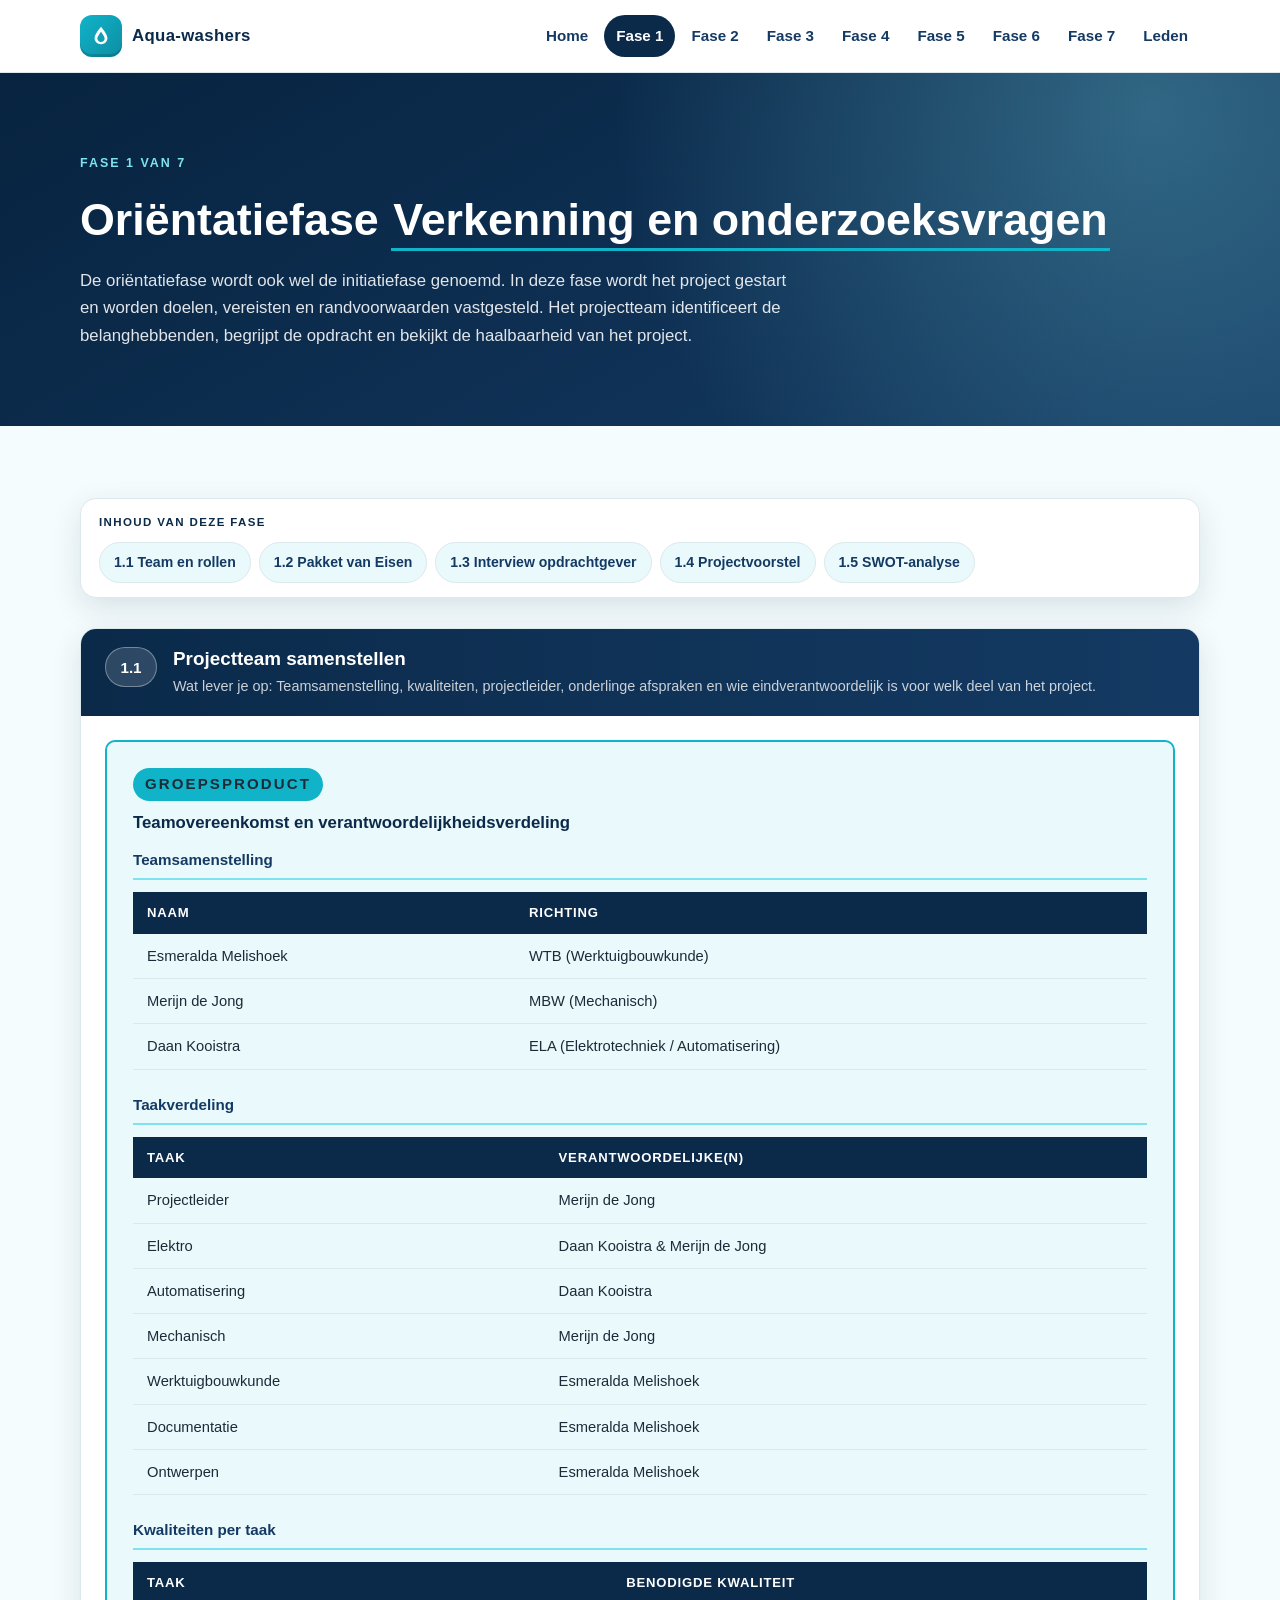
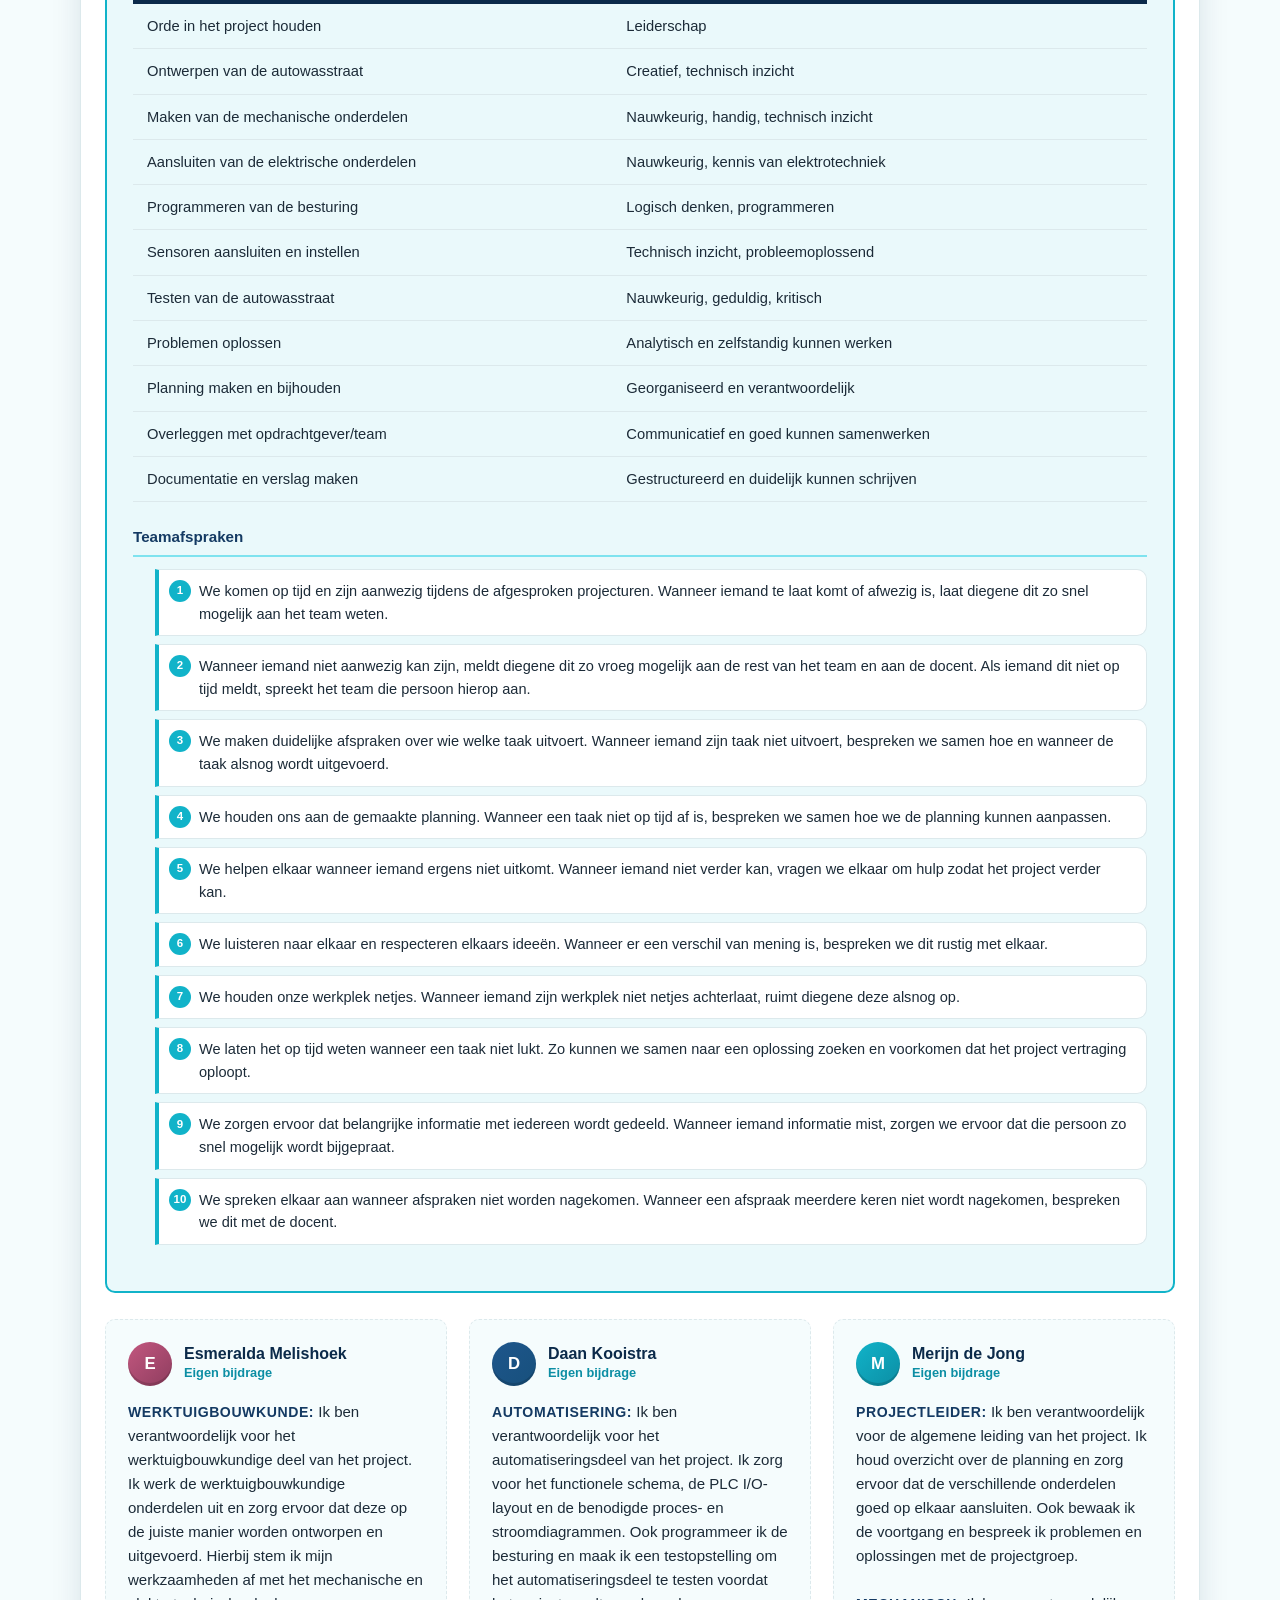
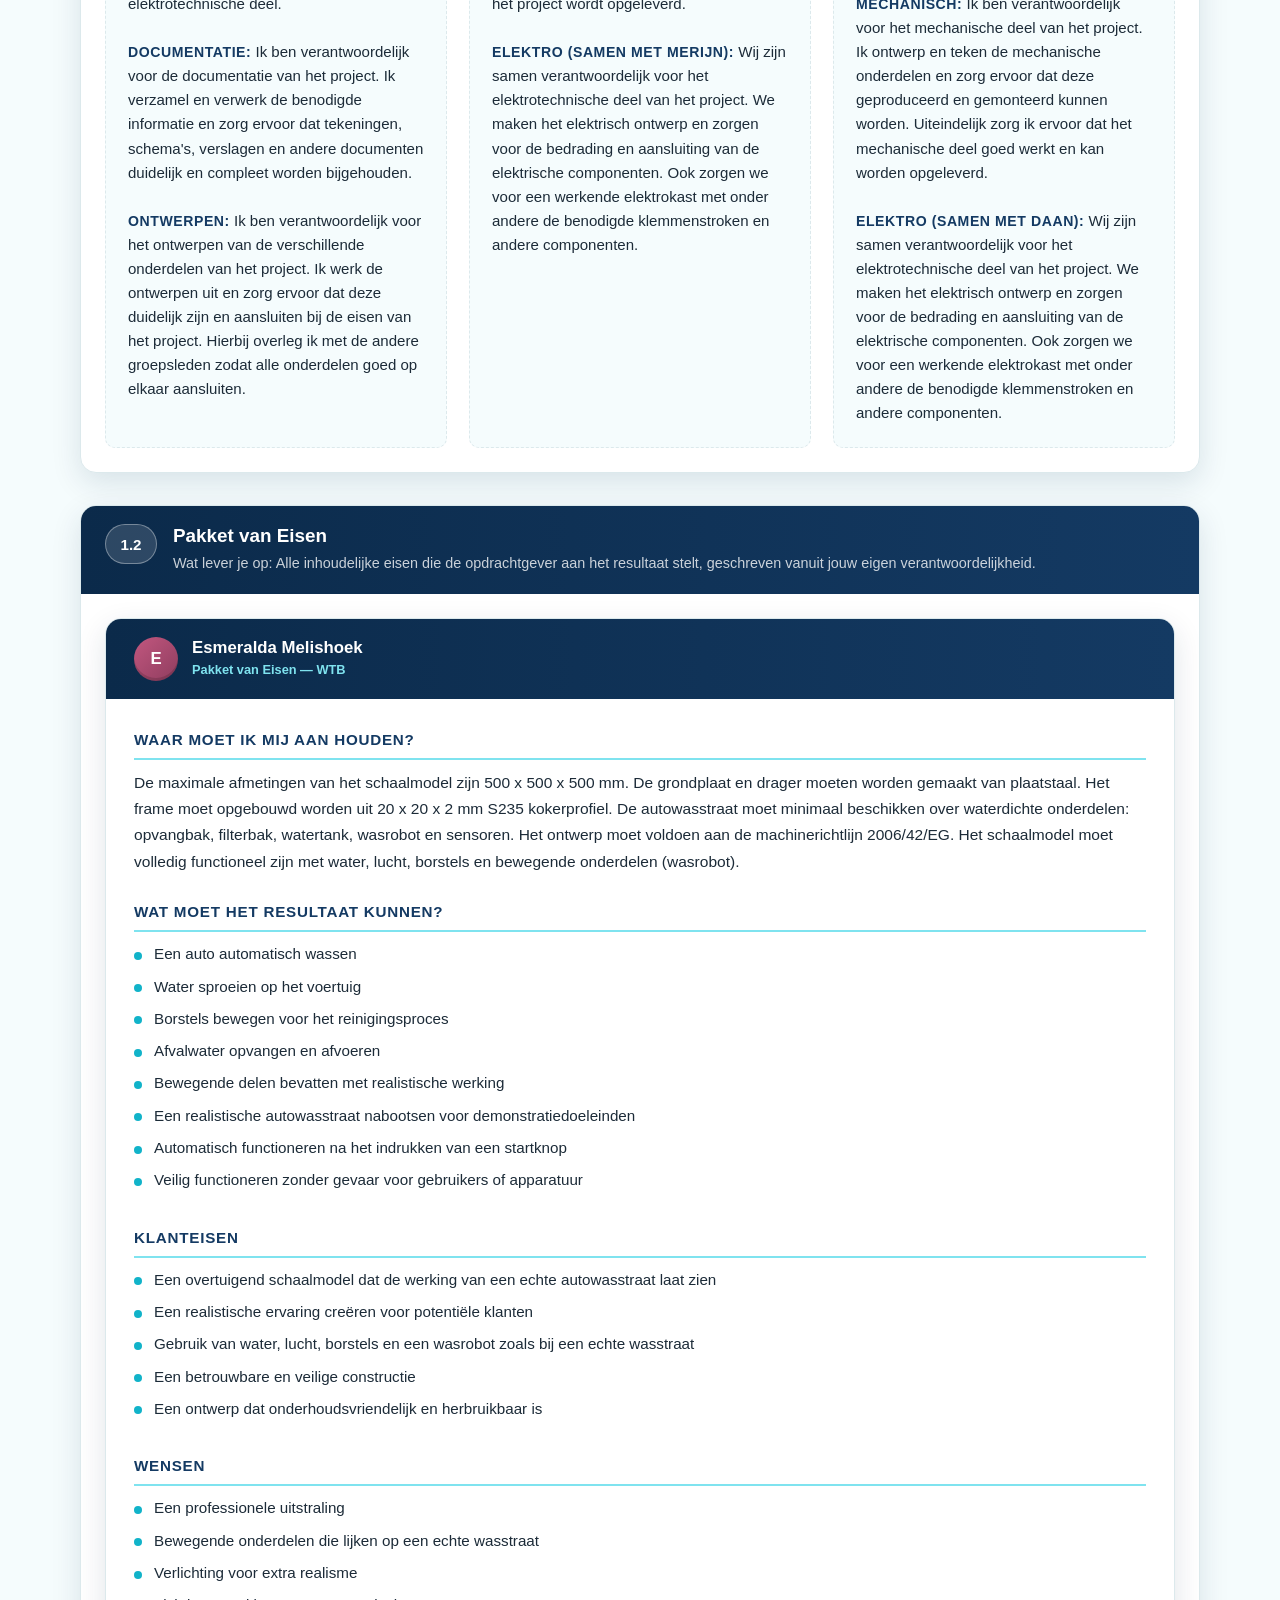
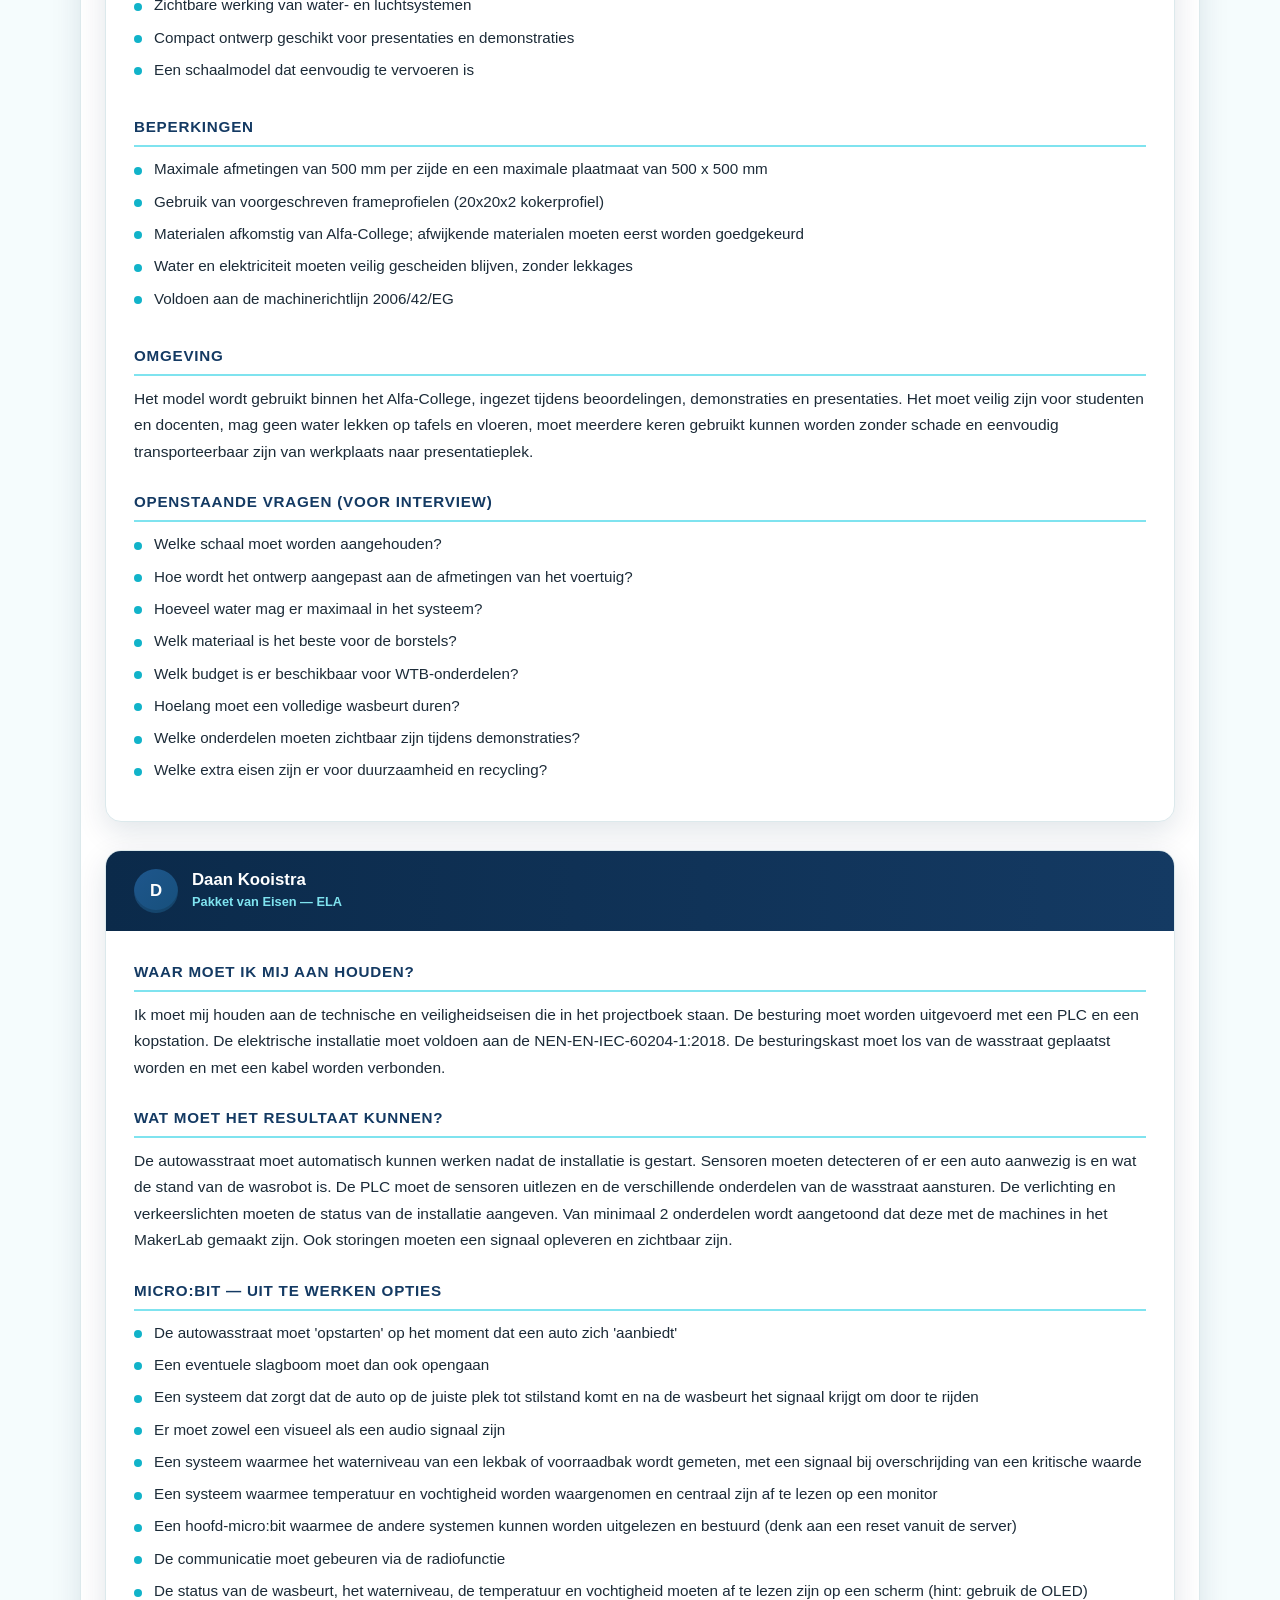
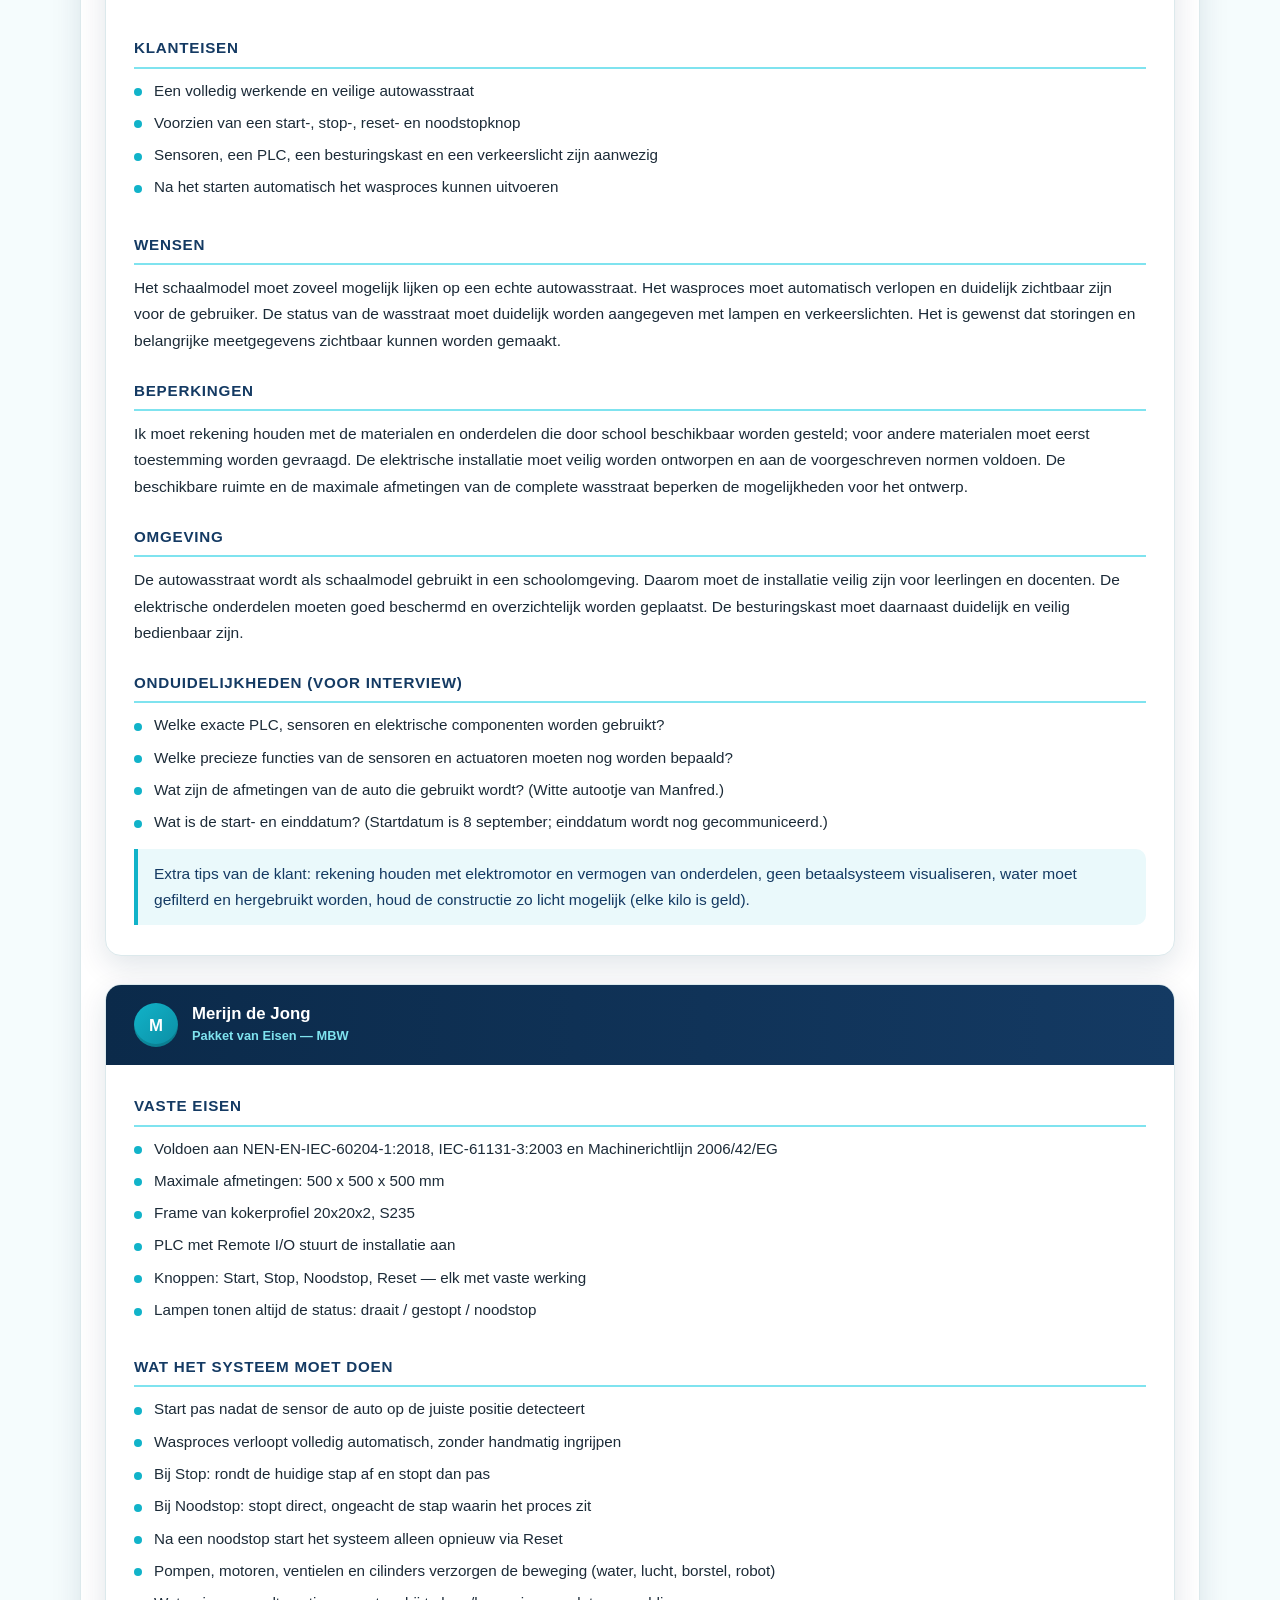
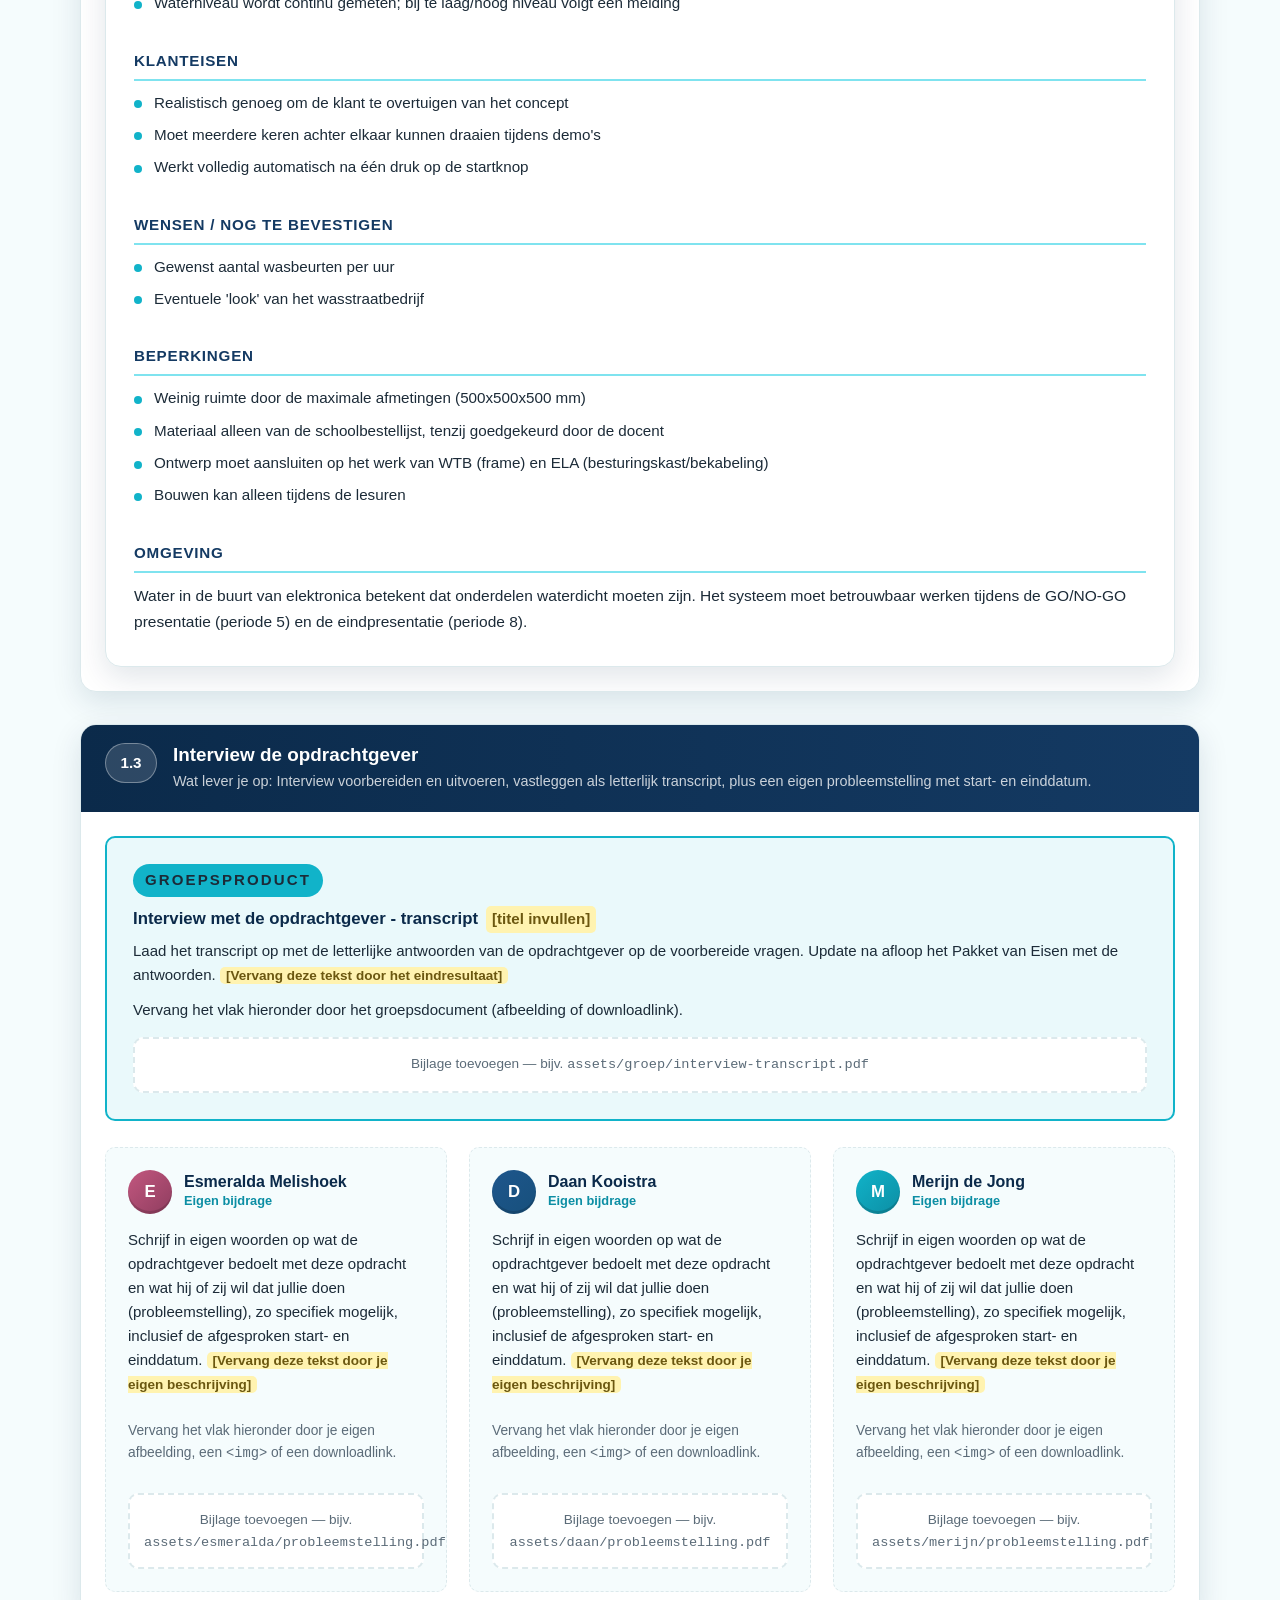
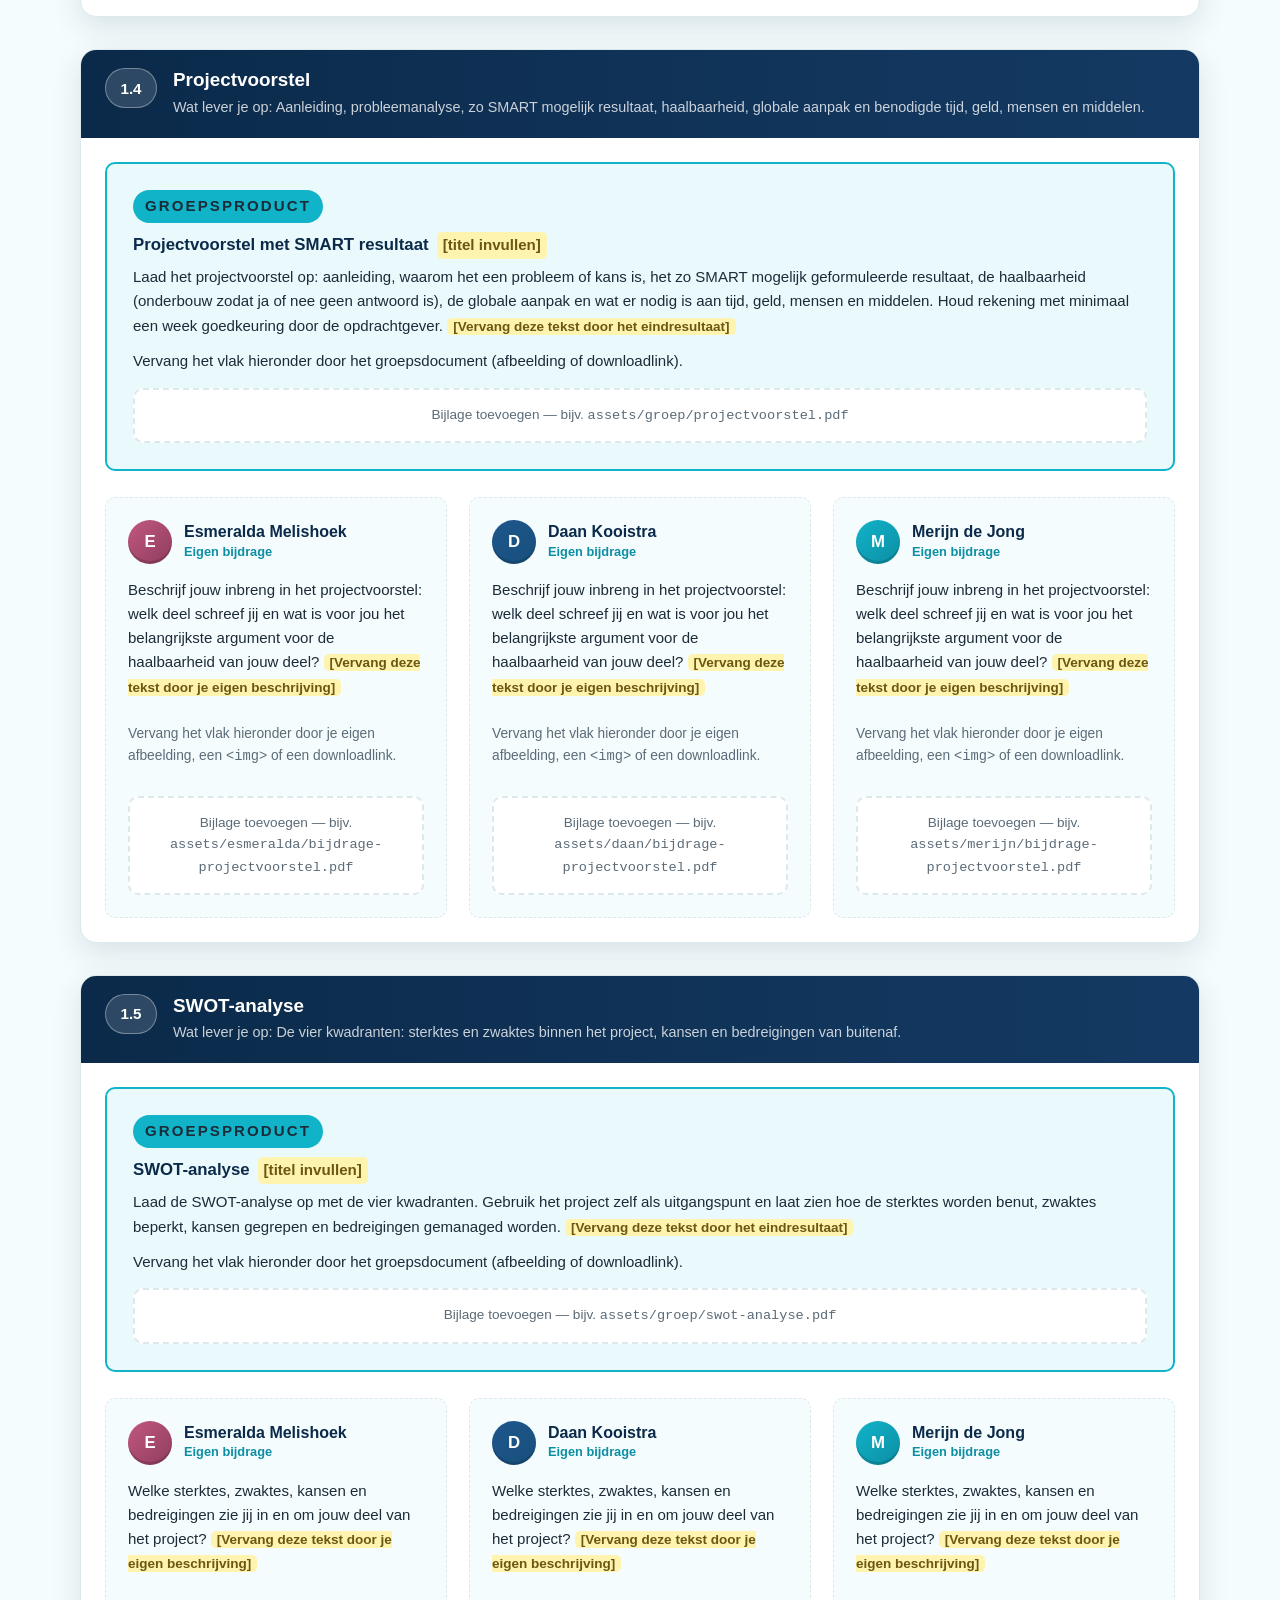
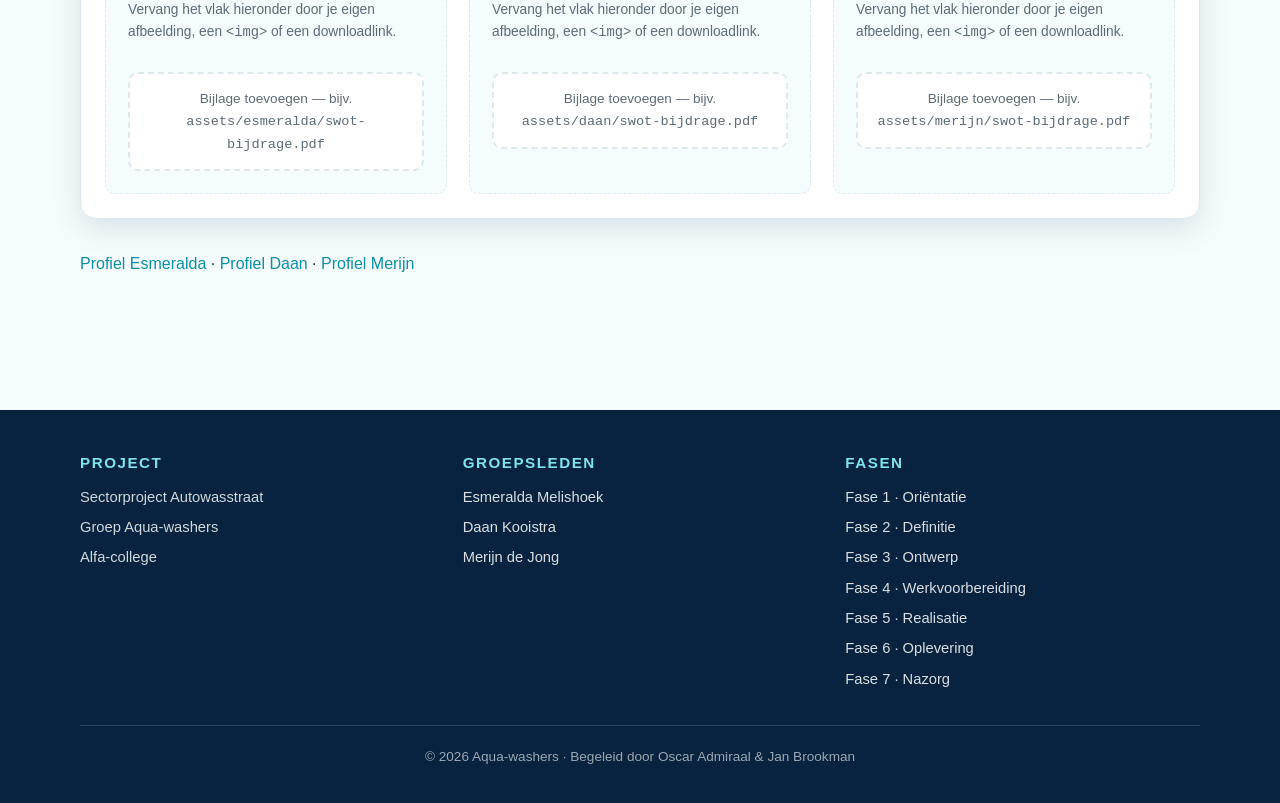
==== fase-1.html @ acfa84d1 "1.2 voor iedereen toegevoegd" ====
<!DOCTYPE html>
<html lang="nl">
<head>
  <meta charset="UTF-8">
  <meta name="viewport" content="width=device-width, initial-scale=1.0">
  <title>Fase 1 - Oriëntatiefase | Aqua-washers</title>
  <link rel="stylesheet" href="css/style.css">
</head>
<body>

  <header class="site-header">
    <div class="container nav-wrap">
      <a class="brand" href="index.html">
        <span class="brand-mark" aria-hidden="true">
          <svg width="22" height="22" viewBox="0 0 24 24" fill="currentColor">
            <path d="M12 2C8 7 5 11 5 14.5 5 18 8 21 12 21s7-3 7-6.5C19 11 16 7 12 2zm0 16.5c-2.2 0-4-1.6-4-3.7 0-2.2 4-7.4 4-7.4s4 5.2 4 7.4c0 2.1-1.8 3.7-4 3.7z"/>
          </svg>
        </span>
        <span>Aqua-washers</span>
      </a>
      <button class="nav-toggle" aria-label="Menu openen" aria-expanded="false" aria-controls="site-nav">
        <span></span><span></span><span></span>
      </button>
      <nav class="site-nav" id="site-nav">
        <ul>
          <li><a href="index.html">Home</a></li>
          <li><a href="fase-1.html">Fase 1</a></li>
          <li><a href="fase-2.html">Fase 2</a></li>
          <li><a href="fase-3.html">Fase 3</a></li>
          <li><a href="fase-4.html">Fase 4</a></li>
          <li><a href="fase-5.html">Fase 5</a></li>
          <li><a href="fase-6.html">Fase 6</a></li>
          <li><a href="fase-7.html">Fase 7</a></li>
          <li><a href="index.html#team">Leden</a></li>
        </ul>
      </nav>
    </div>
  </header>

  <header class="page-hero">
    <div class="container">
      <span class="kicker">Fase 1 van 7</span>
      <h1>Oriëntatiefase <span class="accent">Verkenning en onderzoeksvragen</span></h1>
      <p class="lead">De oriëntatiefase wordt ook wel de initiatiefase genoemd. In deze fase wordt het project gestart en worden doelen, vereisten en randvoorwaarden vastgesteld. Het projectteam identificeert de belanghebbenden, begrijpt de opdracht en bekijkt de haalbaarheid van het project.</p>
    </div>
  </header>

  <main class="sectie">
    <div class="container">

      <nav class="inhoud-fase" aria-label="Inhoud van deze fase">
        <span class="inhoud-label">Inhoud van deze fase</span>
        <a href="#onderdeel-1-1">1.1 Team en rollen</a>
        <a href="#onderdeel-1-2">1.2 Pakket van Eisen</a>
        <a href="#onderdeel-1-3">1.3 Interview opdrachtgever</a>
        <a href="#onderdeel-1-4">1.4 Projectvoorstel</a>
        <a href="#onderdeel-1-5">1.5 SWOT-analyse</a>
      </nav>

      <!-- ======================== 1.1 Projectteam samenstellen ======================== -->
<section class="onderdeel reveal" id="onderdeel-1-1">
  <header class="onderdeel-kop">
    <span class="onderdeel-nummer">1.1</span>
    <div>
      <h2>Projectteam samenstellen</h2>
      <p class="onderdeel-wat">Wat lever je op: Teamsamenstelling, kwaliteiten, projectleider, onderlinge afspraken en wie eindverantwoordelijk is voor welk deel van het project.</p>
    </div>
  </header>
  <div class="onderdeel-body">
<div class="groepsproduct">
  <p class="groeps-tag">Groepsproduct</p>
  <h4>Teamovereenkomst en verantwoordelijkheidsverdeling</h4>

  <h5>Teamsamenstelling</h5>
  <table>
    <thead><tr><th>Naam</th><th>Richting</th></tr></thead>
    <tbody>
      <tr><td>Esmeralda Melishoek</td><td>WTB (Werktuigbouwkunde)</td></tr>
      <tr><td>Merijn de Jong</td><td>MBW (Mechanisch)</td></tr>
      <tr><td>Daan Kooistra</td><td>ELA (Elektrotechniek / Automatisering)</td></tr>
    </tbody>
  </table>

  <h5>Taakverdeling</h5>
  <table>
    <thead><tr><th>Taak</th><th>Verantwoordelijke(n)</th></tr></thead>
    <tbody>
      <tr><td>Projectleider</td><td>Merijn de Jong</td></tr>
      <tr><td>Elektro</td><td>Daan Kooistra &amp; Merijn de Jong</td></tr>
      <tr><td>Automatisering</td><td>Daan Kooistra</td></tr>
      <tr><td>Mechanisch</td><td>Merijn de Jong</td></tr>
      <tr><td>Werktuigbouwkunde</td><td>Esmeralda Melishoek</td></tr>
      <tr><td>Documentatie</td><td>Esmeralda Melishoek</td></tr>
      <tr><td>Ontwerpen</td><td>Esmeralda Melishoek</td></tr>
    </tbody>
  </table>

  <h5>Kwaliteiten per taak</h5>
  <table>
    <thead><tr><th>Taak</th><th>Benodigde kwaliteit</th></tr></thead>
    <tbody>
      <tr><td>Orde in het project houden</td><td>Leiderschap</td></tr>
      <tr><td>Ontwerpen van de autowasstraat</td><td>Creatief, technisch inzicht</td></tr>
      <tr><td>Maken van de mechanische onderdelen</td><td>Nauwkeurig, handig, technisch inzicht</td></tr>
      <tr><td>Aansluiten van de elektrische onderdelen</td><td>Nauwkeurig, kennis van elektrotechniek</td></tr>
      <tr><td>Programmeren van de besturing</td><td>Logisch denken, programmeren</td></tr>
      <tr><td>Sensoren aansluiten en instellen</td><td>Technisch inzicht, probleemoplossend</td></tr>
      <tr><td>Testen van de autowasstraat</td><td>Nauwkeurig, geduldig, kritisch</td></tr>
      <tr><td>Problemen oplossen</td><td>Analytisch en zelfstandig kunnen werken</td></tr>
      <tr><td>Planning maken en bijhouden</td><td>Georganiseerd en verantwoordelijk</td></tr>
      <tr><td>Overleggen met opdrachtgever/team</td><td>Communicatief en goed kunnen samenwerken</td></tr>
      <tr><td>Documentatie en verslag maken</td><td>Gestructureerd en duidelijk kunnen schrijven</td></tr>
    </tbody>
  </table>

  <h5>Teamafspraken</h5>
  <ol>
    <li>We komen op tijd en zijn aanwezig tijdens de afgesproken projecturen. Wanneer iemand te laat komt of afwezig is, laat diegene dit zo snel mogelijk aan het team weten.</li>
    <li>Wanneer iemand niet aanwezig kan zijn, meldt diegene dit zo vroeg mogelijk aan de rest van het team en aan de docent. Als iemand dit niet op tijd meldt, spreekt het team die persoon hierop aan.</li>
    <li>We maken duidelijke afspraken over wie welke taak uitvoert. Wanneer iemand zijn taak niet uitvoert, bespreken we samen hoe en wanneer de taak alsnog wordt uitgevoerd.</li>
    <li>We houden ons aan de gemaakte planning. Wanneer een taak niet op tijd af is, bespreken we samen hoe we de planning kunnen aanpassen.</li>
    <li>We helpen elkaar wanneer iemand ergens niet uitkomt. Wanneer iemand niet verder kan, vragen we elkaar om hulp zodat het project verder kan.</li>
    <li>We luisteren naar elkaar en respecteren elkaars ideeën. Wanneer er een verschil van mening is, bespreken we dit rustig met elkaar.</li>
    <li>We houden onze werkplek netjes. Wanneer iemand zijn werkplek niet netjes achterlaat, ruimt diegene deze alsnog op.</li>
    <li>We laten het op tijd weten wanneer een taak niet lukt. Zo kunnen we samen naar een oplossing zoeken en voorkomen dat het project vertraging oploopt.</li>
    <li>We zorgen ervoor dat belangrijke informatie met iedereen wordt gedeeld. Wanneer iemand informatie mist, zorgen we ervoor dat die persoon zo snel mogelijk wordt bijgepraat.</li>
    <li>We spreken elkaar aan wanneer afspraken niet worden nagekomen. Wanneer een afspraak meerdere keren niet wordt nagekomen, bespreken we dit met de docent.</li>
  </ol>
</div>
        <div class="studenten-grid">
      <!-- VUL IN: Fase 1 - 1.1 - ESMERALDA -->
<article class="studentkaart" id="esmeralda">
  <header>
    <span class="avatar-klein esi" aria-hidden="true">E</span>
    <div>
      <h5>Esmeralda Melishoek</h5>
      <p class="kaart-label">Eigen bijdrage</p>
    </div>
  </header>
  <p><strong>Werktuigbouwkunde:</strong> Ik ben verantwoordelijk voor het werktuigbouwkundige deel van het project. Ik werk de werktuigbouwkundige onderdelen uit en zorg ervoor dat deze op de juiste manier worden ontworpen en uitgevoerd. Hierbij stem ik mijn werkzaamheden af met het mechanische en elektrotechnische deel.</p>
  <p><strong>Documentatie:</strong> Ik ben verantwoordelijk voor de documentatie van het project. Ik verzamel en verwerk de benodigde informatie en zorg ervoor dat tekeningen, schema's, verslagen en andere documenten duidelijk en compleet worden bijgehouden.</p>
  <p><strong>Ontwerpen:</strong> Ik ben verantwoordelijk voor het ontwerpen van de verschillende onderdelen van het project. Ik werk de ontwerpen uit en zorg ervoor dat deze duidelijk zijn en aansluiten bij de eisen van het project. Hierbij overleg ik met de andere groepsleden zodat alle onderdelen goed op elkaar aansluiten.</p>
</article>
    <!-- VUL IN: Fase 1 - 1.1 - DAAN -->
<article class="studentkaart" id="daan">
  <header>
    <span class="avatar-klein daan" aria-hidden="true">D</span>
    <div>
      <h5>Daan Kooistra</h5>
      <p class="kaart-label">Eigen bijdrage</p>
    </div>
  </header>
  <p><strong>Automatisering:</strong> Ik ben verantwoordelijk voor het automatiseringsdeel van het project. Ik zorg voor het functionele schema, de PLC I/O-layout en de benodigde proces- en stroomdiagrammen. Ook programmeer ik de besturing en maak ik een testopstelling om het automatiseringsdeel te testen voordat het project wordt opgeleverd.</p>
  <p><strong>Elektro (samen met Merijn):</strong> Wij zijn samen verantwoordelijk voor het elektrotechnische deel van het project. We maken het elektrisch ontwerp en zorgen voor de bedrading en aansluiting van de elektrische componenten. Ook zorgen we voor een werkende elektrokast met onder andere de benodigde klemmenstroken en andere componenten.</p>
</article>
    <!-- VUL IN: Fase 1 - 1.1 - MERIJN -->
<article class="studentkaart" id="merijn">
  <header>
    <span class="avatar-klein men" aria-hidden="true">M</span>
    <div>
      <h5>Merijn de Jong</h5>
      <p class="kaart-label">Eigen bijdrage</p>
    </div>
  </header>
  <p><strong>Projectleider:</strong> Ik ben verantwoordelijk voor de algemene leiding van het project. Ik houd overzicht over de planning en zorg ervoor dat de verschillende onderdelen goed op elkaar aansluiten. Ook bewaak ik de voortgang en bespreek ik problemen en oplossingen met de projectgroep.</p>
  <p><strong>Mechanisch:</strong> Ik ben verantwoordelijk voor het mechanische deel van het project. Ik ontwerp en teken de mechanische onderdelen en zorg ervoor dat deze geproduceerd en gemonteerd kunnen worden. Uiteindelijk zorg ik ervoor dat het mechanische deel goed werkt en kan worden opgeleverd.</p>
  <p><strong>Elektro (samen met Daan):</strong> Wij zijn samen verantwoordelijk voor het elektrotechnische deel van het project. We maken het elektrisch ontwerp en zorgen voor de bedrading en aansluiting van de elektrische componenten. Ook zorgen we voor een werkende elektrokast met onder andere de benodigde klemmenstroken en andere componenten.</p>
</article>
    
    </div>
  </div>
</section>
      <!-- ======================== 1.2 Pakket van Eisen ======================== -->
<section class="onderdeel reveal" id="onderdeel-1-2">
  <header class="onderdeel-kop">
    <span class="onderdeel-nummer">1.2</span>
    <div>
      <h2>Pakket van Eisen</h2>
      <p class="onderdeel-wat">Wat lever je op: Alle inhoudelijke eisen die de opdrachtgever aan het resultaat stelt, geschreven vanuit jouw eigen verantwoordelijkheid.</p>
    </div>
  </header>
  <div class="onderdeel-body">
    <div class="eisen-stapel">
      <!-- Fase 1 - 1.2 - ESMERALDA (WTB) -->
<article class="eisenblok">
  <header>
    <span class="avatar-klein esi" aria-hidden="true">E</span>
    <div>
      <h5>Esmeralda Melishoek</h5>
      <p class="kaart-label">Pakket van Eisen &mdash; WTB</p>
    </div>
  </header>
  <div class="eisen-inhoud">
    <section class="eisen-vraag">
      <h6>Waar moet ik mij aan houden?</h6>
      <p>De maximale afmetingen van het schaalmodel zijn 500&nbsp;x&nbsp;500&nbsp;x&nbsp;500&nbsp;mm. De grondplaat en drager moeten worden gemaakt van plaatstaal. Het frame moet opgebouwd worden uit 20&nbsp;x&nbsp;20&nbsp;x&nbsp;2&nbsp;mm S235 kokerprofiel. De autowasstraat moet minimaal beschikken over waterdichte onderdelen: opvangbak, filterbak, watertank, wasrobot en sensoren. Het ontwerp moet voldoen aan de machinerichtlijn 2006/42/EG. Het schaalmodel moet volledig functioneel zijn met water, lucht, borstels en bewegende onderdelen (wasrobot).</p>
    </section>
    <section class="eisen-vraag">
      <h6>Wat moet het resultaat kunnen?</h6>
      <ul>
        <li>Een auto automatisch wassen</li>
        <li>Water sproeien op het voertuig</li>
        <li>Borstels bewegen voor het reinigingsproces</li>
        <li>Afvalwater opvangen en afvoeren</li>
        <li>Bewegende delen bevatten met realistische werking</li>
        <li>Een realistische autowasstraat nabootsen voor demonstratiedoeleinden</li>
        <li>Automatisch functioneren na het indrukken van een startknop</li>
        <li>Veilig functioneren zonder gevaar voor gebruikers of apparatuur</li>
      </ul>
    </section>
    <section class="eisen-vraag">
      <h6>Klanteisen</h6>
      <ul>
        <li>Een overtuigend schaalmodel dat de werking van een echte autowasstraat laat zien</li>
        <li>Een realistische ervaring creëren voor potentiële klanten</li>
        <li>Gebruik van water, lucht, borstels en een wasrobot zoals bij een echte wasstraat</li>
        <li>Een betrouwbare en veilige constructie</li>
        <li>Een ontwerp dat onderhoudsvriendelijk en herbruikbaar is</li>
      </ul>
    </section>
    <section class="eisen-vraag">
      <h6>Wensen</h6>
      <ul>
        <li>Een professionele uitstraling</li>
        <li>Bewegende onderdelen die lijken op een echte wasstraat</li>
        <li>Verlichting voor extra realisme</li>
        <li>Zichtbare werking van water- en luchtsystemen</li>
        <li>Compact ontwerp geschikt voor presentaties en demonstraties</li>
        <li>Een schaalmodel dat eenvoudig te vervoeren is</li>
      </ul>
    </section>
    <section class="eisen-vraag">
      <h6>Beperkingen</h6>
      <ul>
        <li>Maximale afmetingen van 500&nbsp;mm per zijde en een maximale plaatmaat van 500&nbsp;x&nbsp;500&nbsp;mm</li>
        <li>Gebruik van voorgeschreven frameprofielen (20x20x2 kokerprofiel)</li>
        <li>Materialen afkomstig van Alfa-College; afwijkende materialen moeten eerst worden goedgekeurd</li>
        <li>Water en elektriciteit moeten veilig gescheiden blijven, zonder lekkages</li>
        <li>Voldoen aan de machinerichtlijn 2006/42/EG</li>
      </ul>
    </section>
    <section class="eisen-vraag">
      <h6>Omgeving</h6>
      <p>Het model wordt gebruikt binnen het Alfa-College, ingezet tijdens beoordelingen, demonstraties en presentaties. Het moet veilig zijn voor studenten en docenten, mag geen water lekken op tafels en vloeren, moet meerdere keren gebruikt kunnen worden zonder schade en eenvoudig transporteerbaar zijn van werkplaats naar presentatieplek.</p>
    </section>
    <section class="eisen-vraag">
      <h6>Openstaande vragen (voor interview)</h6>
      <ul>
        <li>Welke schaal moet worden aangehouden?</li>
        <li>Hoe wordt het ontwerp aangepast aan de afmetingen van het voertuig?</li>
        <li>Hoeveel water mag er maximaal in het systeem?</li>
        <li>Welk materiaal is het beste voor de borstels?</li>
        <li>Welk budget is er beschikbaar voor WTB-onderdelen?</li>
        <li>Hoelang moet een volledige wasbeurt duren?</li>
        <li>Welke onderdelen moeten zichtbaar zijn tijdens demonstraties?</li>
        <li>Welke extra eisen zijn er voor duurzaamheid en recycling?</li>
      </ul>
    </section>
  </div>
</article>
      <!-- Fase 1 - 1.2 - DAAN (ELA) -->
<article class="eisenblok">
  <header>
    <span class="avatar-klein daan" aria-hidden="true">D</span>
    <div>
      <h5>Daan Kooistra</h5>
      <p class="kaart-label">Pakket van Eisen &mdash; ELA</p>
    </div>
  </header>
  <div class="eisen-inhoud">
    <section class="eisen-vraag">
      <h6>Waar moet ik mij aan houden?</h6>
      <p>Ik moet mij houden aan de technische en veiligheidseisen die in het projectboek staan. De besturing moet worden uitgevoerd met een PLC en een kopstation. De elektrische installatie moet voldoen aan de NEN-EN-IEC-60204-1:2018. De besturingskast moet los van de wasstraat geplaatst worden en met een kabel worden verbonden.</p>
    </section>
    <section class="eisen-vraag">
      <h6>Wat moet het resultaat kunnen?</h6>
      <p>De autowasstraat moet automatisch kunnen werken nadat de installatie is gestart. Sensoren moeten detecteren of er een auto aanwezig is en wat de stand van de wasrobot is. De PLC moet de sensoren uitlezen en de verschillende onderdelen van de wasstraat aansturen. De verlichting en verkeerslichten moeten de status van de installatie aangeven. Van minimaal 2 onderdelen wordt aangetoond dat deze met de machines in het MakerLab gemaakt zijn. Ook storingen moeten een signaal opleveren en zichtbaar zijn.</p>
    </section>
    <section class="eisen-vraag">
      <h6>Micro:bit &mdash; uit te werken opties</h6>
      <ul>
        <li>De autowasstraat moet 'opstarten' op het moment dat een auto zich 'aanbiedt'</li>
        <li>Een eventuele slagboom moet dan ook opengaan</li>
        <li>Een systeem dat zorgt dat de auto op de juiste plek tot stilstand komt en na de wasbeurt het signaal krijgt om door te rijden</li>
        <li>Er moet zowel een visueel als een audio signaal zijn</li>
        <li>Een systeem waarmee het waterniveau van een lekbak of voorraadbak wordt gemeten, met een signaal bij overschrijding van een kritische waarde</li>
        <li>Een systeem waarmee temperatuur en vochtigheid worden waargenomen en centraal zijn af te lezen op een monitor</li>
        <li>Een hoofd-micro:bit waarmee de andere systemen kunnen worden uitgelezen en bestuurd (denk aan een reset vanuit de server)</li>
        <li>De communicatie moet gebeuren via de radiofunctie</li>
        <li>De status van de wasbeurt, het waterniveau, de temperatuur en vochtigheid moeten af te lezen zijn op een scherm (hint: gebruik de OLED)</li>
      </ul>
    </section>
    <section class="eisen-vraag">
      <h6>Klanteisen</h6>
      <ul>
        <li>Een volledig werkende en veilige autowasstraat</li>
        <li>Voorzien van een start-, stop-, reset- en noodstopknop</li>
        <li>Sensoren, een PLC, een besturingskast en een verkeerslicht zijn aanwezig</li>
        <li>Na het starten automatisch het wasproces kunnen uitvoeren</li>
      </ul>
    </section>
    <section class="eisen-vraag">
      <h6>Wensen</h6>
      <p>Het schaalmodel moet zoveel mogelijk lijken op een echte autowasstraat. Het wasproces moet automatisch verlopen en duidelijk zichtbaar zijn voor de gebruiker. De status van de wasstraat moet duidelijk worden aangegeven met lampen en verkeerslichten. Het is gewenst dat storingen en belangrijke meetgegevens zichtbaar kunnen worden gemaakt.</p>
    </section>
    <section class="eisen-vraag">
      <h6>Beperkingen</h6>
      <p>Ik moet rekening houden met de materialen en onderdelen die door school beschikbaar worden gesteld; voor andere materialen moet eerst toestemming worden gevraagd. De elektrische installatie moet veilig worden ontworpen en aan de voorgeschreven normen voldoen. De beschikbare ruimte en de maximale afmetingen van de complete wasstraat beperken de mogelijkheden voor het ontwerp.</p>
    </section>
    <section class="eisen-vraag">
      <h6>Omgeving</h6>
      <p>De autowasstraat wordt als schaalmodel gebruikt in een schoolomgeving. Daarom moet de installatie veilig zijn voor leerlingen en docenten. De elektrische onderdelen moeten goed beschermd en overzichtelijk worden geplaatst. De besturingskast moet daarnaast duidelijk en veilig bedienbaar zijn.</p>
    </section>
    <section class="eisen-vraag">
      <h6>Onduidelijkheden (voor interview)</h6>
      <ul>
        <li>Welke exacte PLC, sensoren en elektrische componenten worden gebruikt?</li>
        <li>Welke precieze functies van de sensoren en actuatoren moeten nog worden bepaald?</li>
        <li>Wat zijn de afmetingen van de auto die gebruikt wordt? (Witte autootje van Manfred.)</li>
        <li>Wat is de start- en einddatum? (Startdatum is 8 september; einddatum wordt nog gecommuniceerd.)</li>
      </ul>
      <p class="eisen-notitie">Extra tips van de klant: rekening houden met elektromotor en vermogen van onderdelen, geen betaalsysteem visualiseren, water moet gefilterd en hergebruikt worden, houd de constructie zo licht mogelijk (elke kilo is geld).</p>
    </section>
  </div>
</article>
      <!-- Fase 1 - 1.2 - MERIJN (MBW) -->
<article class="eisenblok">
  <header>
    <span class="avatar-klein men" aria-hidden="true">M</span>
    <div>
      <h5>Merijn de Jong</h5>
      <p class="kaart-label">Pakket van Eisen &mdash; MBW</p>
    </div>
  </header>
  <div class="eisen-inhoud">
    <section class="eisen-vraag">
      <h6>Vaste eisen</h6>
      <ul>
        <li>Voldoen aan NEN-EN-IEC-60204-1:2018, IEC-61131-3:2003 en Machinerichtlijn 2006/42/EG</li>
        <li>Maximale afmetingen: 500&nbsp;x&nbsp;500&nbsp;x&nbsp;500&nbsp;mm</li>
        <li>Frame van kokerprofiel 20x20x2, S235</li>
        <li>PLC met Remote I/O stuurt de installatie aan</li>
        <li>Knoppen: Start, Stop, Noodstop, Reset &mdash; elk met vaste werking</li>
        <li>Lampen tonen altijd de status: draait / gestopt / noodstop</li>
      </ul>
    </section>
    <section class="eisen-vraag">
      <h6>Wat het systeem moet doen</h6>
      <ul>
        <li>Start pas nadat de sensor de auto op de juiste positie detecteert</li>
        <li>Wasproces verloopt volledig automatisch, zonder handmatig ingrijpen</li>
        <li>Bij Stop: rondt de huidige stap af en stopt dan pas</li>
        <li>Bij Noodstop: stopt direct, ongeacht de stap waarin het proces zit</li>
        <li>Na een noodstop start het systeem alleen opnieuw via Reset</li>
        <li>Pompen, motoren, ventielen en cilinders verzorgen de beweging (water, lucht, borstel, robot)</li>
        <li>Waterniveau wordt continu gemeten; bij te laag/hoog niveau volgt een melding</li>
      </ul>
    </section>
    <section class="eisen-vraag">
      <h6>Klanteisen</h6>
      <ul>
        <li>Realistisch genoeg om de klant te overtuigen van het concept</li>
        <li>Moet meerdere keren achter elkaar kunnen draaien tijdens demo's</li>
        <li>Werkt volledig automatisch na één druk op de startknop</li>
      </ul>
    </section>
    <section class="eisen-vraag">
      <h6>Wensen / nog te bevestigen</h6>
      <ul>
        <li>Gewenst aantal wasbeurten per uur</li>
        <li>Eventuele 'look' van het wasstraatbedrijf</li>
      </ul>
    </section>
    <section class="eisen-vraag">
      <h6>Beperkingen</h6>
      <ul>
        <li>Weinig ruimte door de maximale afmetingen (500x500x500&nbsp;mm)</li>
        <li>Materiaal alleen van de schoolbestellijst, tenzij goedgekeurd door de docent</li>
        <li>Ontwerp moet aansluiten op het werk van WTB (frame) en ELA (besturingskast/bekabeling)</li>
        <li>Bouwen kan alleen tijdens de lesuren</li>
      </ul>
    </section>
    <section class="eisen-vraag">
      <h6>Omgeving</h6>
      <p>Water in de buurt van elektronica betekent dat onderdelen waterdicht moeten zijn. Het systeem moet betrouwbaar werken tijdens de GO/NO-GO presentatie (periode 5) en de eindpresentatie (periode 8).</p>
    </section>
  </div>
</article>
    
    </div>
  </div>
</section>
      <!-- ======================== 1.3 Interview de opdrachtgever ======================== -->
<section class="onderdeel reveal" id="onderdeel-1-3">
  <header class="onderdeel-kop">
    <span class="onderdeel-nummer">1.3</span>
    <div>
      <h2>Interview de opdrachtgever</h2>
      <p class="onderdeel-wat">Wat lever je op: Interview voorbereiden en uitvoeren, vastleggen als letterlijk transcript, plus een eigen probleemstelling met start- en einddatum.</p>
    </div>
  </header>
  <div class="onderdeel-body">
<div class="groepsproduct">
  <p class="groeps-tag">Groepsproduct</p>
  <h4>Interview met de opdrachtgever - transcript <span class="ph">[titel invullen]</span></h4>
  <p>Laad het transcript op met de letterlijke antwoorden van de opdrachtgever op de voorbereide vragen. Update na afloop het Pakket van Eisen met de antwoorden. <span class="ph">[Vervang deze tekst door het eindresultaat]</span></p>
  <p class="maakletwat">Vervang het vlak hieronder door het groepsdocument (afbeelding of downloadlink).</p>
  <div class="media-slot"><p>Bijlage toevoegen &mdash; bijv. <code>assets/groep/interview-transcript.pdf</code></p></div>
</div>
        <div class="studenten-grid">
      <!-- VUL IN: Fase 1 - 1.3 - ESMERALDA -->
<article class="studentkaart">
  <header>
    <span class="avatar-klein esi" aria-hidden="true">E</span>
    <div>
      <h5>Esmeralda Melishoek</h5>
      <p class="kaart-label">Eigen bijdrage</p>
    </div>
  </header>
  <p>Schrijf in eigen woorden op wat de opdrachtgever bedoelt met deze opdracht en wat hij of zij wil dat jullie doen (probleemstelling), zo specifiek mogelijk, inclusief de afgesproken start- en einddatum. <span class="ph">[Vervang deze tekst door je eigen beschrijving]</span></p>
  <p class="maakletwat">Vervang het vlak hieronder door je eigen afbeelding, een <code>&lt;img&gt;</code> of een downloadlink.</p>
  <div class="media-slot"><p>Bijlage toevoegen &mdash; bijv. <code>assets/esmeralda/probleemstelling.pdf</code></p></div>
</article>
    <!-- VUL IN: Fase 1 - 1.3 - DAAN -->
<article class="studentkaart">
  <header>
    <span class="avatar-klein daan" aria-hidden="true">D</span>
    <div>
      <h5>Daan Kooistra</h5>
      <p class="kaart-label">Eigen bijdrage</p>
    </div>
  </header>
  <p>Schrijf in eigen woorden op wat de opdrachtgever bedoelt met deze opdracht en wat hij of zij wil dat jullie doen (probleemstelling), zo specifiek mogelijk, inclusief de afgesproken start- en einddatum. <span class="ph">[Vervang deze tekst door je eigen beschrijving]</span></p>
  <p class="maakletwat">Vervang het vlak hieronder door je eigen afbeelding, een <code>&lt;img&gt;</code> of een downloadlink.</p>
  <div class="media-slot"><p>Bijlage toevoegen &mdash; bijv. <code>assets/daan/probleemstelling.pdf</code></p></div>
</article>
    <!-- VUL IN: Fase 1 - 1.3 - MERIJN -->
<article class="studentkaart">
  <header>
    <span class="avatar-klein men" aria-hidden="true">M</span>
    <div>
      <h5>Merijn de Jong</h5>
      <p class="kaart-label">Eigen bijdrage</p>
    </div>
  </header>
  <p>Schrijf in eigen woorden op wat de opdrachtgever bedoelt met deze opdracht en wat hij of zij wil dat jullie doen (probleemstelling), zo specifiek mogelijk, inclusief de afgesproken start- en einddatum. <span class="ph">[Vervang deze tekst door je eigen beschrijving]</span></p>
  <p class="maakletwat">Vervang het vlak hieronder door je eigen afbeelding, een <code>&lt;img&gt;</code> of een downloadlink.</p>
  <div class="media-slot"><p>Bijlage toevoegen &mdash; bijv. <code>assets/merijn/probleemstelling.pdf</code></p></div>
</article>
    
    </div>
  </div>
</section>
      <!-- ======================== 1.4 Projectvoorstel ======================== -->
<section class="onderdeel reveal" id="onderdeel-1-4">
  <header class="onderdeel-kop">
    <span class="onderdeel-nummer">1.4</span>
    <div>
      <h2>Projectvoorstel</h2>
      <p class="onderdeel-wat">Wat lever je op: Aanleiding, probleemanalyse, zo SMART mogelijk resultaat, haalbaarheid, globale aanpak en benodigde tijd, geld, mensen en middelen.</p>
    </div>
  </header>
  <div class="onderdeel-body">
<div class="groepsproduct">
  <p class="groeps-tag">Groepsproduct</p>
  <h4>Projectvoorstel met SMART resultaat <span class="ph">[titel invullen]</span></h4>
  <p>Laad het projectvoorstel op: aanleiding, waarom het een probleem of kans is, het zo SMART mogelijk geformuleerde resultaat, de haalbaarheid (onderbouw zodat ja of nee geen antwoord is), de globale aanpak en wat er nodig is aan tijd, geld, mensen en middelen. Houd rekening met minimaal een week goedkeuring door de opdrachtgever. <span class="ph">[Vervang deze tekst door het eindresultaat]</span></p>
  <p class="maakletwat">Vervang het vlak hieronder door het groepsdocument (afbeelding of downloadlink).</p>
  <div class="media-slot"><p>Bijlage toevoegen &mdash; bijv. <code>assets/groep/projectvoorstel.pdf</code></p></div>
</div>
        <div class="studenten-grid">
      <!-- VUL IN: Fase 1 - 1.4 - ESMERALDA -->
<article class="studentkaart">
  <header>
    <span class="avatar-klein esi" aria-hidden="true">E</span>
    <div>
      <h5>Esmeralda Melishoek</h5>
      <p class="kaart-label">Eigen bijdrage</p>
    </div>
  </header>
  <p>Beschrijf jouw inbreng in het projectvoorstel: welk deel schreef jij en wat is voor jou het belangrijkste argument voor de haalbaarheid van jouw deel? <span class="ph">[Vervang deze tekst door je eigen beschrijving]</span></p>
  <p class="maakletwat">Vervang het vlak hieronder door je eigen afbeelding, een <code>&lt;img&gt;</code> of een downloadlink.</p>
  <div class="media-slot"><p>Bijlage toevoegen &mdash; bijv. <code>assets/esmeralda/bijdrage-projectvoorstel.pdf</code></p></div>
</article>
    <!-- VUL IN: Fase 1 - 1.4 - DAAN -->
<article class="studentkaart">
  <header>
    <span class="avatar-klein daan" aria-hidden="true">D</span>
    <div>
      <h5>Daan Kooistra</h5>
      <p class="kaart-label">Eigen bijdrage</p>
    </div>
  </header>
  <p>Beschrijf jouw inbreng in het projectvoorstel: welk deel schreef jij en wat is voor jou het belangrijkste argument voor de haalbaarheid van jouw deel? <span class="ph">[Vervang deze tekst door je eigen beschrijving]</span></p>
  <p class="maakletwat">Vervang het vlak hieronder door je eigen afbeelding, een <code>&lt;img&gt;</code> of een downloadlink.</p>
  <div class="media-slot"><p>Bijlage toevoegen &mdash; bijv. <code>assets/daan/bijdrage-projectvoorstel.pdf</code></p></div>
</article>
    <!-- VUL IN: Fase 1 - 1.4 - MERIJN -->
<article class="studentkaart">
  <header>
    <span class="avatar-klein men" aria-hidden="true">M</span>
    <div>
      <h5>Merijn de Jong</h5>
      <p class="kaart-label">Eigen bijdrage</p>
    </div>
  </header>
  <p>Beschrijf jouw inbreng in het projectvoorstel: welk deel schreef jij en wat is voor jou het belangrijkste argument voor de haalbaarheid van jouw deel? <span class="ph">[Vervang deze tekst door je eigen beschrijving]</span></p>
  <p class="maakletwat">Vervang het vlak hieronder door je eigen afbeelding, een <code>&lt;img&gt;</code> of een downloadlink.</p>
  <div class="media-slot"><p>Bijlage toevoegen &mdash; bijv. <code>assets/merijn/bijdrage-projectvoorstel.pdf</code></p></div>
</article>
    
    </div>
  </div>
</section>
      <!-- ======================== 1.5 SWOT-analyse ======================== -->
<section class="onderdeel reveal" id="onderdeel-1-5">
  <header class="onderdeel-kop">
    <span class="onderdeel-nummer">1.5</span>
    <div>
      <h2>SWOT-analyse</h2>
      <p class="onderdeel-wat">Wat lever je op: De vier kwadranten: sterktes en zwaktes binnen het project, kansen en bedreigingen van buitenaf.</p>
    </div>
  </header>
  <div class="onderdeel-body">
<div class="groepsproduct">
  <p class="groeps-tag">Groepsproduct</p>
  <h4>SWOT-analyse <span class="ph">[titel invullen]</span></h4>
  <p>Laad de SWOT-analyse op met de vier kwadranten. Gebruik het project zelf als uitgangspunt en laat zien hoe de sterktes worden benut, zwaktes beperkt, kansen gegrepen en bedreigingen gemanaged worden. <span class="ph">[Vervang deze tekst door het eindresultaat]</span></p>
  <p class="maakletwat">Vervang het vlak hieronder door het groepsdocument (afbeelding of downloadlink).</p>
  <div class="media-slot"><p>Bijlage toevoegen &mdash; bijv. <code>assets/groep/swot-analyse.pdf</code></p></div>
</div>
        <div class="studenten-grid">
      <!-- VUL IN: Fase 1 - 1.5 - ESMERALDA -->
<article class="studentkaart">
  <header>
    <span class="avatar-klein esi" aria-hidden="true">E</span>
    <div>
      <h5>Esmeralda Melishoek</h5>
      <p class="kaart-label">Eigen bijdrage</p>
    </div>
  </header>
  <p>Welke sterktes, zwaktes, kansen en bedreigingen zie jij in en om jouw deel van het project? <span class="ph">[Vervang deze tekst door je eigen beschrijving]</span></p>
  <p class="maakletwat">Vervang het vlak hieronder door je eigen afbeelding, een <code>&lt;img&gt;</code> of een downloadlink.</p>
  <div class="media-slot"><p>Bijlage toevoegen &mdash; bijv. <code>assets/esmeralda/swot-bijdrage.pdf</code></p></div>
</article>
    <!-- VUL IN: Fase 1 - 1.5 - DAAN -->
<article class="studentkaart">
  <header>
    <span class="avatar-klein daan" aria-hidden="true">D</span>
    <div>
      <h5>Daan Kooistra</h5>
      <p class="kaart-label">Eigen bijdrage</p>
    </div>
  </header>
  <p>Welke sterktes, zwaktes, kansen en bedreigingen zie jij in en om jouw deel van het project? <span class="ph">[Vervang deze tekst door je eigen beschrijving]</span></p>
  <p class="maakletwat">Vervang het vlak hieronder door je eigen afbeelding, een <code>&lt;img&gt;</code> of een downloadlink.</p>
  <div class="media-slot"><p>Bijlage toevoegen &mdash; bijv. <code>assets/daan/swot-bijdrage.pdf</code></p></div>
</article>
    <!-- VUL IN: Fase 1 - 1.5 - MERIJN -->
<article class="studentkaart">
  <header>
    <span class="avatar-klein men" aria-hidden="true">M</span>
    <div>
      <h5>Merijn de Jong</h5>
      <p class="kaart-label">Eigen bijdrage</p>
    </div>
  </header>
  <p>Welke sterktes, zwaktes, kansen en bedreigingen zie jij in en om jouw deel van het project? <span class="ph">[Vervang deze tekst door je eigen beschrijving]</span></p>
  <p class="maakletwat">Vervang het vlak hieronder door je eigen afbeelding, een <code>&lt;img&gt;</code> of een downloadlink.</p>
  <div class="media-slot"><p>Bijlage toevoegen &mdash; bijv. <code>assets/merijn/swot-bijdrage.pdf</code></p></div>
</article>
    
    </div>
  </div>
</section>

      <p style="margin-top:10px;"><a href="student-esmeralda.html">Profiel Esmeralda</a> &middot; <a href="student-daan.html">Profiel Daan</a> &middot; <a href="student-merijn.html">Profiel Merijn</a></p>

    </div>
  </main>

  <footer class="site-footer">
    <div class="container">
      <div class="footer-grid">
        <div>
          <h4>Project</h4>
          <ul>
            <li>Sectorproject Autowasstraat</li>
            <li>Groep Aqua-washers</li>
            <li>Alfa-college</li>
          </ul>
        </div>
        <div>
          <h4>Groepsleden</h4>
          <ul>
            <li><a href="student-esmeralda.html">Esmeralda Melishoek</a></li>
            <li><a href="student-daan.html">Daan Kooistra</a></li>
            <li><a href="student-merijn.html">Merijn de Jong</a></li>
          </ul>
        </div>
        <div>
          <h4>Fasen</h4>
          <ul>
            <li><a href="fase-1.html">Fase 1 &middot; Ori&#235;ntatie</a></li>
            <li><a href="fase-2.html">Fase 2 &middot; Definitie</a></li>
            <li><a href="fase-3.html">Fase 3 &middot; Ontwerp</a></li>
            <li><a href="fase-4.html">Fase 4 &middot; Werkvoorbereiding</a></li>
            <li><a href="fase-5.html">Fase 5 &middot; Realisatie</a></li>
            <li><a href="fase-6.html">Fase 6 &middot; Oplevering</a></li>
            <li><a href="fase-7.html">Fase 7 &middot; Nazorg</a></li>
          </ul>
        </div>
      </div>
      <p class="bottom">&copy; <span data-jaar>2026</span> Aqua-washers &middot; Begeleid door Oscar Admiraal &amp; Jan Brookman</p>
    </div>
  </footer>

  <script src="js/main.js"></script>
</body>
</html>
---- css/style.css ----
/* ==========================================================================
   Sportvelden / Aqua-washers — Sectorproject Autowasstraat
   Stylesheet: autowas-thema (blauw + schuim), responsive, zonder frameworks
   ========================================================================== */

:root {
  --blauw-950: #07233f;
  --blauw-900: #0b2a4a;
  --blauw-700: #143a63;
  --blauw-500: #1e568c;
  --aqua: #11b3c9;
  --aqua-donker: #0c8ea4;
  --aqua-light: #7fe3ef;
  --schuim: #eaf9fb;
  --schuim-licht: #f5fcfd;
  --wit: #ffffff;
  --inkt: #1c2b38;
  --grijs: #5b6b78;
  --scheiding: #dce9ec;
  --markering: #fff3b0;      /* gele plekhouderkleur */
  --markering-tekst: #6b5710;
  --schaduw: 0 10px 30px rgba(11, 42, 74, 0.12);
  --radius: 16px;
  --radius-klein: 10px;
  --font: "Segoe UI", Roboto, "Helvetica Neue", Helvetica, Arial, sans-serif;
}

* {
  margin: 0;
  padding: 0;
  box-sizing: border-box;
}

html {
  scroll-behavior: smooth;
  scroll-padding-top: 92px;
}

body {
  font-family: var(--font);
  color: var(--inkt);
  background: var(--schuim-licht);
  line-height: 1.65;
  -webkit-font-smoothing: antialiased;
}

img {
  max-width: 100%;
  display: block;
}

a {
  color: var(--aqua-donker);
  text-decoration: none;
}

a:hover {
  text-decoration: underline;
}

.container {
  width: min(1120px, 92%);
  margin-inline: auto;
}

::selection {
  background: var(--aqua);
  color: var(--wit);
}

/* ==========================================================================
   Header & navigatie
   ========================================================================== */

.site-header {
  position: sticky;
  top: 0;
  z-index: 100;
  background: rgba(255, 255, 255, 0.92);
  backdrop-filter: blur(8px);
  border-bottom: 1px solid var(--scheiding);
}

.nav-wrap {
  display: flex;
  align-items: center;
  justify-content: space-between;
  gap: 16px;
  min-height: 72px;
}

.brand {
  display: flex;
  align-items: center;
  gap: 10px;
  font-weight: 800;
  font-size: 1.05rem;
  color: var(--blauw-900);
  letter-spacing: 0.02em;
}

.brand:hover {
  text-decoration: none;
}

.brand-mark {
  display: grid;
  place-items: center;
  width: 42px;
  height: 42px;
  border-radius: 12px;
  background: linear-gradient(135deg, var(--aqua), var(--aqua-donker));
  color: var(--wit);
  box-shadow: inset 0 -3px 0 rgba(0, 0, 0, 0.15);
}

.site-nav ul {
  display: flex;
  align-items: center;
  gap: 4px;
  list-style: none;
  flex-wrap: wrap;
}

.site-nav a {
  display: inline-block;
  padding: 8px 12px;
  border-radius: 999px;
  color: var(--blauw-700);
  font-weight: 600;
  font-size: 0.95rem;
  transition: background 0.15s ease, color 0.15s ease;
}

.site-nav a:hover {
  background: var(--schuim);
  color: var(--blauw-900);
  text-decoration: none;
}

.site-nav a.is-actief {
  background: var(--blauw-900);
  color: var(--wit);
}

/* Hamburger-menu (mobiel) */
.nav-toggle {
  display: none;
  flex-direction: column;
  justify-content: center;
  gap: 5px;
  width: 44px;
  height: 44px;
  padding: 10px;
  border: 1px solid var(--scheiding);
  border-radius: 10px;
  background: var(--wit);
  cursor: pointer;
}

.nav-toggle span {
  display: block;
  height: 2px;
  width: 100%;
  background: var(--blauw-900);
  border-radius: 2px;
  transition: transform 0.2s ease, opacity 0.2s ease;
}

.nav-toggle.open span:nth-child(1) {
  transform: translateY(7px) rotate(45deg);
}

.nav-toggle.open span:nth-child(2) {
  opacity: 0;
}

.nav-toggle.open span:nth-child(3) {
  transform: translateY(-7px) rotate(-45deg);
}

/* ==========================================================================
   Home-hero met schuim/zeepbellen
   ========================================================================== */

.hero {
  position: relative;
  overflow: hidden;
  color: var(--wit);
  background:
    radial-gradient(circle at 85% 15%, rgba(127, 227, 239, 0.35), transparent 42%),
    linear-gradient(160deg, var(--blauw-950) 0%, var(--blauw-700) 55%, var(--blauw-500) 100%);
  padding: clamp(64px, 10vw, 130px) 0 clamp(64px, 9vw, 120px);
  text-align: center;
}

.bubbles {
  position: absolute;
  inset: 0;
  pointer-events: none;
}

.zeepbel {
  position: absolute;
  bottom: -160px;
  border-radius: 50%;
  background: radial-gradient(circle at 30% 30%, rgba(255, 255, 255, 0.9), rgba(127, 227, 239, 0.25) 60%, transparent 70%);
  border: 1px solid rgba(255, 255, 255, 0.35);
  animation: zweven linear infinite;
}

@keyframes zweven {
  0%   { transform: translateY(0) translateX(0) scale(1); }
  50%  { transform: translateY(-55vh) translateX(30px) scale(1.06); }
  100% { transform: translateY(-115vh) translateX(-20px) scale(1.12); }
}

.hero-kicker {
  display: inline-block;
  margin-bottom: 18px;
  padding: 6px 16px;
  border: 1px solid rgba(255, 255, 255, 0.4);
  border-radius: 999px;
  background: rgba(255, 255, 255, 0.1);
  text-transform: uppercase;
  letter-spacing: 0.16em;
  font-size: 0.8rem;
  font-weight: 700;
}

.hero h1 {
  position: relative;
  font-size: clamp(2rem, 6vw, 3.6rem);
  letter-spacing: -0.01em;
  line-height: 1.1;
  margin-bottom: 10px;
  text-shadow: 0 4px 24px rgba(0, 0, 0, 0.25);
}

.hero .ondertitel {
  position: relative;
  font-size: clamp(1.15rem, 3vw, 1.5rem);
  color: var(--aqua-light);
  font-weight: 600;
}

.hero .lead {
  position: relative;
  max-width: 640px;
  margin: 22px auto 0;
  color: rgba(255, 255, 255, 0.88);
}

.hero-badges {
  position: relative;
  display: flex;
  flex-wrap: wrap;
  gap: 12px;
  justify-content: center;
  margin-top: 34px;
}

.hero-badge {
  padding: 10px 18px;
  border-radius: 999px;
  background: rgba(255, 255, 255, 0.12);
  border: 1px solid rgba(255, 255, 255, 0.35);
  font-weight: 600;
  font-size: 0.95rem;
}

.hero-badge strong {
  color: var(--aqua-light);
}

/* Kleine hero voor de fasepagina's */
.page-hero {
  padding: clamp(40px, 7vw, 76px) 0;
  color: var(--wit);
  background:
    radial-gradient(circle at 90% 10%, rgba(127, 227, 239, 0.3), transparent 45%),
    linear-gradient(150deg, var(--blauw-950), var(--blauw-700));
}

.page-hero .kicker {
  display: inline-block;
  text-transform: uppercase;
  letter-spacing: 0.16em;
  font-size: 0.78rem;
  font-weight: 700;
  color: var(--aqua-light);
  margin-bottom: 8px;
}

.page-hero h1 {
  font-size: clamp(1.9rem, 4.5vw, 2.8rem);
  line-height: 1.12;
  margin-bottom: 6px;
}

.page-hero .accent {
  display: inline-block;
  margin-top: 8px;
  padding: 4px 2px;
  border-bottom: 3px solid var(--aqua);
}

.page-hero .lead {
  max-width: 720px;
  margin-top: 16px;
  color: rgba(255, 255, 255, 0.88);
  font-size: 1.05rem;
}

/* ==========================================================================
   Secties & blokken
   ========================================================================== */

.sectie {
  padding: clamp(40px, 6vw, 72px) 0;
}

.sectie-titel {
  font-size: clamp(1.4rem, 3vw, 1.9rem);
  color: var(--blauw-900);
  margin-bottom: 8px;
}

.sectie-lead {
  color: var(--grijs);
  max-width: 680px;
  margin-bottom: 28px;
}

/* ==========================================================================
   Kaarten & grids
   ========================================================================== */

.kaarten-grid {
  display: grid;
  grid-template-columns: repeat(auto-fit, minmax(260px, 1fr));
  gap: 20px;
}

.kaart {
  background: var(--wit);
  border: 1px solid var(--scheiding);
  border-radius: var(--radius);
  padding: 26px;
  box-shadow: var(--schaduw);
  transition: transform 0.2s ease, box-shadow 0.2s ease;
}

.kaart:hover {
  transform: translateY(-4px);
  box-shadow: 0 16px 40px rgba(11, 42, 74, 0.18);
}

.kaart .ico-fase {
  display: grid;
  place-items: center;
  width: 52px;
  height: 52px;
  margin-bottom: 16px;
  border-radius: 14px;
  background: var(--schuim);
  color: var(--aqua-donker);
  font-weight: 800;
  font-size: 1.3rem;
}

.kaart h3 {
  font-size: 1.12rem;
  color: var(--blauw-900);
  margin-bottom: 8px;
}

.kaart p {
  color: var(--grijs);
  font-size: 0.95rem;
  margin-bottom: 14px;
}

.kaart .kaart-link {
  font-weight: 700;
  font-size: 0.92rem;
  color: var(--aqua-donker);
}

/* ==========================================================================
   Infolijst (voor de voorpagina: school, docenten, etc.)
   ========================================================================== */

.infolijst {
  list-style: none;
  border-top: 1px solid var(--scheiding);
}

.infolijst li {
  display: flex;
  gap: 14px;
  align-items: baseline;
  padding: 16px 4px;
  border-bottom: 1px solid var(--scheiding);
}

.infolijst .label {
  min-width: 130px;
  font-weight: 700;
  color: var(--blauw-700);
}

.infolijst .waarde {
  color: var(--inkt);
}

/* ==========================================================================
   Team-pagina-deel van de voorpagina
   ========================================================================== */

.team-grid {
  display: grid;
  grid-template-columns: repeat(auto-fit, minmax(220px, 1fr));
  gap: 20px;
}

.team-kaart {
  text-align: center;
  background: var(--wit);
  border: 1px solid var(--scheiding);
  border-radius: var(--radius);
  padding: 28px 20px;
  box-shadow: var(--schaduw);
  transition: transform 0.2s ease;
}

.team-kaart:hover {
  transform: translateY(-4px);
}

.avatar {
  display: grid;
  place-items: center;
  width: 84px;
  height: 84px;
  margin: 0 auto 14px;
  border-radius: 50%;
  color: var(--wit);
  font-size: 2rem;
  font-weight: 800;
  box-shadow: inset 0 -4px 0 rgba(0, 0, 0, 0.15);
}

.avatar.esi  { background: linear-gradient(135deg, #c2577f, #8f3d5f); }
.avatar.daan { background: linear-gradient(135deg, #1e568c, #17507c); }
.avatar.men  { background: linear-gradient(135deg, #11b3c9, #0c8ea4); }

.team-kaart h3 {
  color: var(--blauw-900);
  font-size: 1.1rem;
}

.team-kaart .rol {
  color: var(--grijs);
  font-size: 0.88rem;
  margin: 4px 0 12px;
}

/* ==========================================================================
   Avatars (algemeen herbruikbaar)
   ========================================================================== */

.avatar-klein {
  display: grid;
  place-items: center;
  width: 44px;
  height: 44px;
  border-radius: 50%;
  color: var(--wit);
  font-weight: 800;
  font-size: 1.05rem;
  flex: none;
  box-shadow: inset 0 -3px 0 rgba(0, 0, 0, 0.15);
}

.avatar-klein.esi  { background: linear-gradient(135deg, #c2577f, #8f3d5f); }
.avatar-klein.daan { background: linear-gradient(135deg, #1e568c, #17507c); }
.avatar-klein.men  { background: linear-gradient(135deg, #11b3c9, #0c8ea4); }

/* ==========================================================================
   Fase-pagina's: inhoudsopgave (snelsprong naar onderdelen)
   ========================================================================== */

.inhoud-fase {
  display: flex;
  flex-wrap: wrap;
  align-items: center;
  gap: 8px;
  background: var(--wit);
  border: 1px solid var(--scheiding);
  border-radius: var(--radius);
  padding: 14px 18px;
  margin-bottom: 30px;
  box-shadow: var(--schaduw);
}

.inhoud-fase .inhoud-label {
  flex: 0 0 100%;
  font-weight: 800;
  color: var(--blauw-900);
  text-transform: uppercase;
  letter-spacing: 0.12em;
  font-size: 0.72rem;
  margin-bottom: 2px;
}

.inhoud-fase a {
  padding: 8px 14px;
  border-radius: 999px;
  background: var(--schuim);
  border: 1px solid var(--scheiding);
  color: var(--blauw-700);
  font-weight: 700;
  font-size: 0.88rem;
  transition: background 0.15s ease, color 0.15s ease, border-color 0.15s ease;
}

.inhoud-fase a:hover {
  background: var(--aqua-light);
  border-color: var(--aqua);
  color: var(--blauw-900);
  text-decoration: none;
}

/* ==========================================================================
   Fase-pagina's: onderdelen (1.1, 1.2, ...) en studentkaarten
   ========================================================================== */

.onderdeel {
  scroll-margin-top: 96px;
  margin-bottom: 32px;
  background: var(--wit);
  border: 1px solid var(--scheiding);
  border-radius: var(--radius);
  box-shadow: var(--schaduw);
  overflow: hidden;
}

.onderdeel-kop {
  display: flex;
  align-items: flex-start;
  gap: 16px;
  padding: 18px 24px;
  background: linear-gradient(90deg, var(--blauw-900), var(--blauw-700));
  color: var(--wit);
}

.onderdeel-nummer {
  display: grid;
  place-items: center;
  flex: none;
  min-width: 52px;
  min-height: 40px;
  padding: 2px 10px;
  border-radius: 999px;
  background: rgba(255, 255, 255, 0.14);
  border: 1px solid rgba(255, 255, 255, 0.35);
  font-weight: 800;
  font-size: 0.95rem;
  white-space: nowrap;
}

.onderdeel-kop h2 {
  font-size: 1.18rem;
  line-height: 1.25;
}

.onderdeel-kop .onderdeel-wat {
  color: rgba(255, 255, 255, 0.78);
  font-size: 0.9rem;
  margin-top: 4px;
}

.onderdeel-body {
  padding: 24px;
}

.groepsproduct {
  border: 2px solid var(--aqua);
  border-radius: var(--radius-klein);
  background: var(--schuim);
  padding: 26px;
  margin-bottom: 26px;
}

.groeps-tag {
  display: inline-block;
  margin-bottom: 8px;
  padding: 4px 12px;
  border-radius: 999px;
  background: var(--aqua);
  color: var(--wit);
  font-weight: 800;
  font-size: 0.72rem;
  text-transform: uppercase;
  letter-spacing: 0.14em;
}

.groepsproduct h4 {
  color: var(--blauw-900);
  font-size: 1.05rem;
  margin-bottom: 6px;
  display: flex;
  align-items: baseline;
  gap: 8px;
  flex-wrap: wrap;
}

.groepsproduct p {
  color: var(--inkt);
  font-size: 0.94rem;
}

.groepsproduct .media-slot {
  margin-top: 14px;
}

/* Tabellen in groepsproduct */
.groepsproduct table {
  width: 100%;
  border-collapse: collapse;
  margin: 12px 0 20px;
  font-size: 0.92rem;
}

.groepsproduct th {
  text-align: left;
  padding: 10px 14px;
  background: var(--blauw-900);
  color: var(--wit);
  font-weight: 700;
  font-size: 0.82rem;
  text-transform: uppercase;
  letter-spacing: 0.06em;
}

.groepsproduct td {
  padding: 10px 14px;
  border-bottom: 1px solid var(--scheiding);
}

.groepsproduct tbody tr:hover {
  background: rgba(17, 179, 201, 0.06);
}

/* Sectiekopjes in groepsproduct */
.groepsproduct h5 {
  color: var(--blauw-700);
  font-size: 0.95rem;
  margin: 22px 0 4px;
  padding-bottom: 6px;
  border-bottom: 2px solid var(--aqua-light);
}

.groepsproduct h5:first-of-type {
  margin-top: 10px;
}

/* Opsommingen in groepsproduct */
.groepsproduct ol {
  margin: 12px 0 20px;
  padding-left: 22px;
  counter-reset: afspraak;
  list-style: none;
}

.groepsproduct ol li {
  position: relative;
  padding: 10px 14px 10px 40px;
  margin-bottom: 8px;
  background: var(--wit);
  border: 1px solid var(--scheiding);
  border-left: 4px solid var(--aqua);
  border-radius: 0 var(--radius-klein) var(--radius-klein) 0;
  font-size: 0.91rem;
  line-height: 1.55;
  counter-increment: afspraak;
}

.groepsproduct ol li::before {
  content: counter(afspraak);
  position: absolute;
  left: 10px;
  top: 10px;
  display: grid;
  place-items: center;
  width: 22px;
  height: 22px;
  border-radius: 50%;
  background: var(--aqua);
  color: var(--wit);
  font-weight: 800;
  font-size: 0.72rem;
}

.studenten-grid {
  display: grid;
  grid-template-columns: repeat(auto-fit, minmax(280px, 1fr));
  gap: 22px;
}

.studentkaart {
  border: 1px dashed var(--scheiding);
  border-radius: var(--radius-klein);
  padding: 22px;
  background: var(--schuim-licht);
  display: flex;
  flex-direction: column;
  gap: 14px;
}

.studentkaart > header {
  display: flex;
  align-items: center;
  gap: 12px;
}

.studentkaart h5 {
  color: var(--blauw-900);
  font-size: 1rem;
  line-height: 1.2;
}

.studentkaart .kaart-label {
  color: var(--aqua-donker);
  font-weight: 700;
  font-size: 0.8rem;
}

.studentkaart p {
  font-size: 0.94rem;
  color: var(--inkt);
  line-height: 1.6;
}

.studentkaart p strong {
  color: var(--blauw-700);
  font-size: 0.88rem;
  text-transform: uppercase;
  letter-spacing: 0.04em;
}

.studentkaart .maakletwat {
  color: var(--grijs);
  font-size: 0.86rem;
}

/* ==========================================================================
   Pakket van Eisen (1.2): volle-breedte blokken per student
   ========================================================================== */

.eisen-stapel {
  display: flex;
  flex-direction: column;
  gap: 28px;
}

.eisenblok {
  background: var(--wit);
  border: 1px solid var(--scheiding);
  border-radius: var(--radius);
  box-shadow: var(--schaduw);
  overflow: hidden;
}

.eisenblok > header {
  display: flex;
  align-items: center;
  gap: 14px;
  padding: 18px 28px;
  background: linear-gradient(90deg, var(--blauw-900), var(--blauw-700));
  color: var(--wit);
}

.eisenblok > header h5 {
  color: var(--wit);
  font-size: 1.05rem;
  line-height: 1.25;
}

.eisenblok > header .kaart-label {
  color: var(--aqua-light);
  font-weight: 700;
  font-size: 0.8rem;
}

.eisen-inhoud {
  padding: 4px 28px 30px;
}

.eisen-vraag {
  padding-top: 24px;
}

.eisen-vraag h6 {
  margin-bottom: 10px;
  padding-bottom: 6px;
  border-bottom: 2px solid var(--aqua-light);
  color: var(--blauw-700);
  font-size: 0.95rem;
  text-transform: uppercase;
  letter-spacing: 0.05em;
}

.eisen-vraag p {
  font-size: 0.97rem;
  line-height: 1.7;
  color: var(--inkt);
}

.eisen-vraag ul {
  margin: 0;
  padding-left: 0;
  list-style: none;
}

.eisen-vraag ul li {
  position: relative;
  padding-left: 20px;
  margin-bottom: 8px;
  font-size: 0.95rem;
  line-height: 1.6;
  color: var(--inkt);
}

.eisen-vraag ul li::before {
  content: "";
  position: absolute;
  left: 0;
  top: 0.62em;
  width: 8px;
  height: 8px;
  border-radius: 50%;
  background: var(--aqua);
}

.eisen-vraag .eisen-notitie {
  margin-top: 14px;
  padding: 12px 16px;
  border-left: 4px solid var(--aqua);
  background: var(--schuim);
  border-radius: 0 var(--radius-klein) var(--radius-klein) 0;
  color: var(--blauw-700);
}

.sprong-anker {
  position: relative;
  top: -90px;
  display: block;
}

/* ==========================================================================
   Fase-pagina's (verouderde indeling, bewaard voor compatibiliteit)
   ========================================================================== */

.fase-intro {
  background: var(--wit);
  border: 1px solid var(--scheiding);
  border-left: 6px solid var(--aqua);
  border-radius: var(--radius-klein);
  padding: 22px 26px;
  margin-bottom: 28px;
  box-shadow: var(--schaduw);
}

.fase-intro h2 {
  color: var(--blauw-900);
  font-size: 1.15rem;
  margin-bottom: 6px;
}

.fase-intro .doel {
  color: var(--grijs);
}

.scholier-blok {
  scroll-margin-top: 96px;
  margin-bottom: 36px;
  background: var(--wit);
  border: 1px solid var(--scheiding);
  border-radius: var(--radius);
  overflow: hidden;
  box-shadow: var(--schaduw);
}

.scholier-blok > header {
  display: flex;
  align-items: center;
  gap: 16px;
  padding: 18px 24px;
  background: linear-gradient(90deg, var(--blauw-900), var(--blauw-700));
  color: var(--wit);
}

.scholier-blok > header .avatar-klein {
  display: grid;
  place-items: center;
  width: 46px;
  height: 46px;
  border-radius: 50%;
  font-weight: 800;
  font-size: 1.1rem;
  color: var(--wit);
  flex: none;
}

.scholier-blok > header h3 {
  font-size: 1.1rem;
  line-height: 1.2;
}

.scholier-blok > header .sub {
  font-size: 0.85rem;
  color: rgba(255, 255, 255, 0.75);
}

.scholier-blok .blok-body {
  padding: 24px;
}

.producten-grid {
  display: grid;
  grid-template-columns: repeat(auto-fit, minmax(260px, 1fr));
  gap: 18px;
}

/* ==========================================================================
   Productblokken (de eigenlijke invulplekken)
   ========================================================================== */

.product {
  border: 1px dashed var(--scheiding);
  border-radius: var(--radius-klein);
  padding: 20px;
  background: var(--schuim-licht);
}

.product h4 {
  font-size: 1rem;
  color: var(--blauw-900);
  margin-bottom: 6px;
  display: flex;
  align-items: baseline;
  gap: 8px;
  flex-wrap: wrap;
}

.product p {
  font-size: 0.94rem;
  color: var(--inkt);
}

.product p.maakletwat {
  color: var(--grijs);
  font-size: 0.86rem;
  margin-top: 6px;
}

/* Media-/bijlageslot: deze vervang je door een <img> of <a> */
.media-slot {
  margin-top: 14px;
  padding: 14px;
  border: 2px dashed var(--scheiding);
  border-radius: var(--radius-klein);
  background: var(--wit);
  color: var(--grijs);
  font-size: 0.85rem;
  text-align: center;
}

.media-slot p {
  color: inherit;
  font-size: inherit;
}

/* Gele plekhouder die de student straks vervangt door eigen tekst */
.ph {
  background: var(--markering);
  color: var(--markering-tekst);
  padding: 1px 6px;
  border-radius: 5px;
  font-weight: 600;
  font-size: 0.9em;
}

/* ==========================================================================
   Studentpagina's
   ========================================================================== */

.profiel {
  display: flex;
  flex-wrap: wrap;
  gap: 24px;
  align-items: center;
  background: var(--wit);
  border: 1px solid var(--scheiding);
  border-radius: var(--radius);
  padding: 28px;
  box-shadow: var(--schaduw);
}

.profiel .avatar {
  flex: none;
  width: 120px;
  height: 120px;
  font-size: 3rem;
}

.profiel .profiel-info h1 {
  color: var(--blauw-900);
  font-size: clamp(1.5rem, 3vw, 2rem);
}

.profiel .rol {
  color: var(--aqua-donker);
  font-weight: 700;
}

.citaat {
  margin-top: 18px;
  border-left: 4px solid var(--aqua);
  background: var(--schuim);
  padding: 14px 18px;
  border-radius: 0 var(--radius-klein) var(--radius-klein) 0;
  font-style: italic;
  color: var(--blauw-700);
}

/* Sectie-rollen op profielpagina's */
.sectie p strong {
  color: var(--blauw-700);
}

.sectie p + p {
  margin-top: 10px;
}

.fase-koppelingen {
  display: grid;
  grid-template-columns: repeat(auto-fit, minmax(240px, 1fr));
  gap: 14px;
  list-style: none;
}

.fase-koppelingen a {
  display: flex;
  justify-content: space-between;
  gap: 10px;
  align-items: center;
  background: var(--wit);
  border: 1px solid var(--scheiding);
  border-radius: var(--radius-klein);
  padding: 16px 18px;
  font-weight: 700;
  color: var(--blauw-900);
  transition: transform 0.15s ease, box-shadow 0.15s ease;
}

.fase-koppelingen a:hover {
  text-decoration: none;
  transform: translateY(-2px);
  box-shadow: var(--schaduw);
}

.fase-koppelingen .fase-nr {
  color: var(--aqua-donker);
  font-size: 1.15rem;
}

/* ==========================================================================
   Tijdlijn (voorpagina overzicht van de 7 fasen)
   ========================================================================== */

.tijdlijn {
  list-style: none;
  position: relative;
  max-width: 820px;
  margin-inline: auto;
}

.tijdlijn::before {
  content: "";
  position: absolute;
  left: 22px;
  top: 8px;
  bottom: 8px;
  width: 3px;
  background: linear-gradient(var(--aqua), var(--blauw-500));
  border-radius: 3px;
}

.tijdlijn li {
  position: relative;
  padding: 0 0 26px 68px;
}

.tijdlijn li:last-child {
  padding-bottom: 0;
}

.tijdlijn .punt {
  position: absolute;
  left: 8px;
  top: 4px;
  display: grid;
  place-items: center;
  width: 31px;
  height: 31px;
  border-radius: 50%;
  background: var(--blauw-900);
  color: var(--wit);
  font-weight: 800;
  font-size: 0.85rem;
  border: 3px solid var(--aqua-light);
}

.tijdlijn h3 {
  color: var(--blauw-900);
  font-size: 1.12rem;
}

.tijdlijn p {
  color: var(--grijs);
  font-size: 0.94rem;
}

.tijdlijn hr {
  margin: 6px 0 12px;
  border: none;
  border-top: 1px dashed var(--scheiding);
  width: 40px;
}

/* ==========================================================================
   Tussenblok (opvallende oproep, bijv. "datum nog niet ingevuld")
   ========================================================================== */

.attentie {
  background: var(--markering);
  color: var(--markering-tekst);
  border-radius: var(--radius-klein);
  padding: 14px 18px;
  font-weight: 600;
  margin-top: 16px;
  display: inline-block;
}

/* ==========================================================================
   Footer
   ========================================================================== */

.site-footer {
  margin-top: 60px;
  background: var(--blauw-950);
  color: rgba(255, 255, 255, 0.82);
  padding: 40px 0;
}

.site-footer .footer-grid {
  display: grid;
  grid-template-columns: repeat(auto-fit, minmax(220px, 1fr));
  gap: 28px;
}

.site-footer h4 {
  color: var(--aqua-light);
  font-size: 0.95rem;
  margin-bottom: 10px;
  text-transform: uppercase;
  letter-spacing: 0.1em;
}

.site-footer ul {
  list-style: none;
}

.site-footer li {
  margin-bottom: 6px;
  font-size: 0.92rem;
}

.site-footer a {
  color: rgba(255, 255, 255, 0.85);
}

.site-footer a:hover {
  color: var(--aqua-light);
}

.site-footer .bottom {
  margin-top: 28px;
  padding-top: 20px;
  border-top: 1px solid rgba(255, 255, 255, 0.15);
  font-size: 0.85rem;
  color: rgba(255, 255, 255, 0.6);
  text-align: center;
}

/* ==========================================================================
   Animatie bij scrollen
   ========================================================================== */

.reveal {
  opacity: 0;
  transform: translateY(22px);
  transition: opacity 0.5s ease, transform 0.5s ease;
}

.reveal.zichtbaar {
  opacity: 1;
  transform: none;
}

@media (prefers-reduced-motion: reduce) {
  .reveal {
    opacity: 1;
    transform: none;
    transition: none;
  }
  .zeepbel {
    animation: none;
  }
  html {
    scroll-behavior: auto;
  }
}

/* ==========================================================================
   Responsive
   ========================================================================== */

@media (max-width: 860px) {
  .nav-toggle {
    display: flex;
  }

  .site-nav {
    position: absolute;
    top: 72px;
    left: 0;
    right: 0;
    background: var(--wit);
    border-bottom: 1px solid var(--scheiding);
    box-shadow: var(--schaduw);
    display: none;
    padding: 12px 4vw 20px;
  }

  .site-nav.open {
    display: block;
  }

  .site-nav ul {
    flex-direction: column;
    align-items: stretch;
    gap: 2px;
  }

  .site-nav a {
    display: block;
    border-radius: 10px;
    padding: 12px 14px;
  }

  .infolijst li {
    flex-direction: column;
    gap: 2px;
    align-items: flex-start;
  }
}
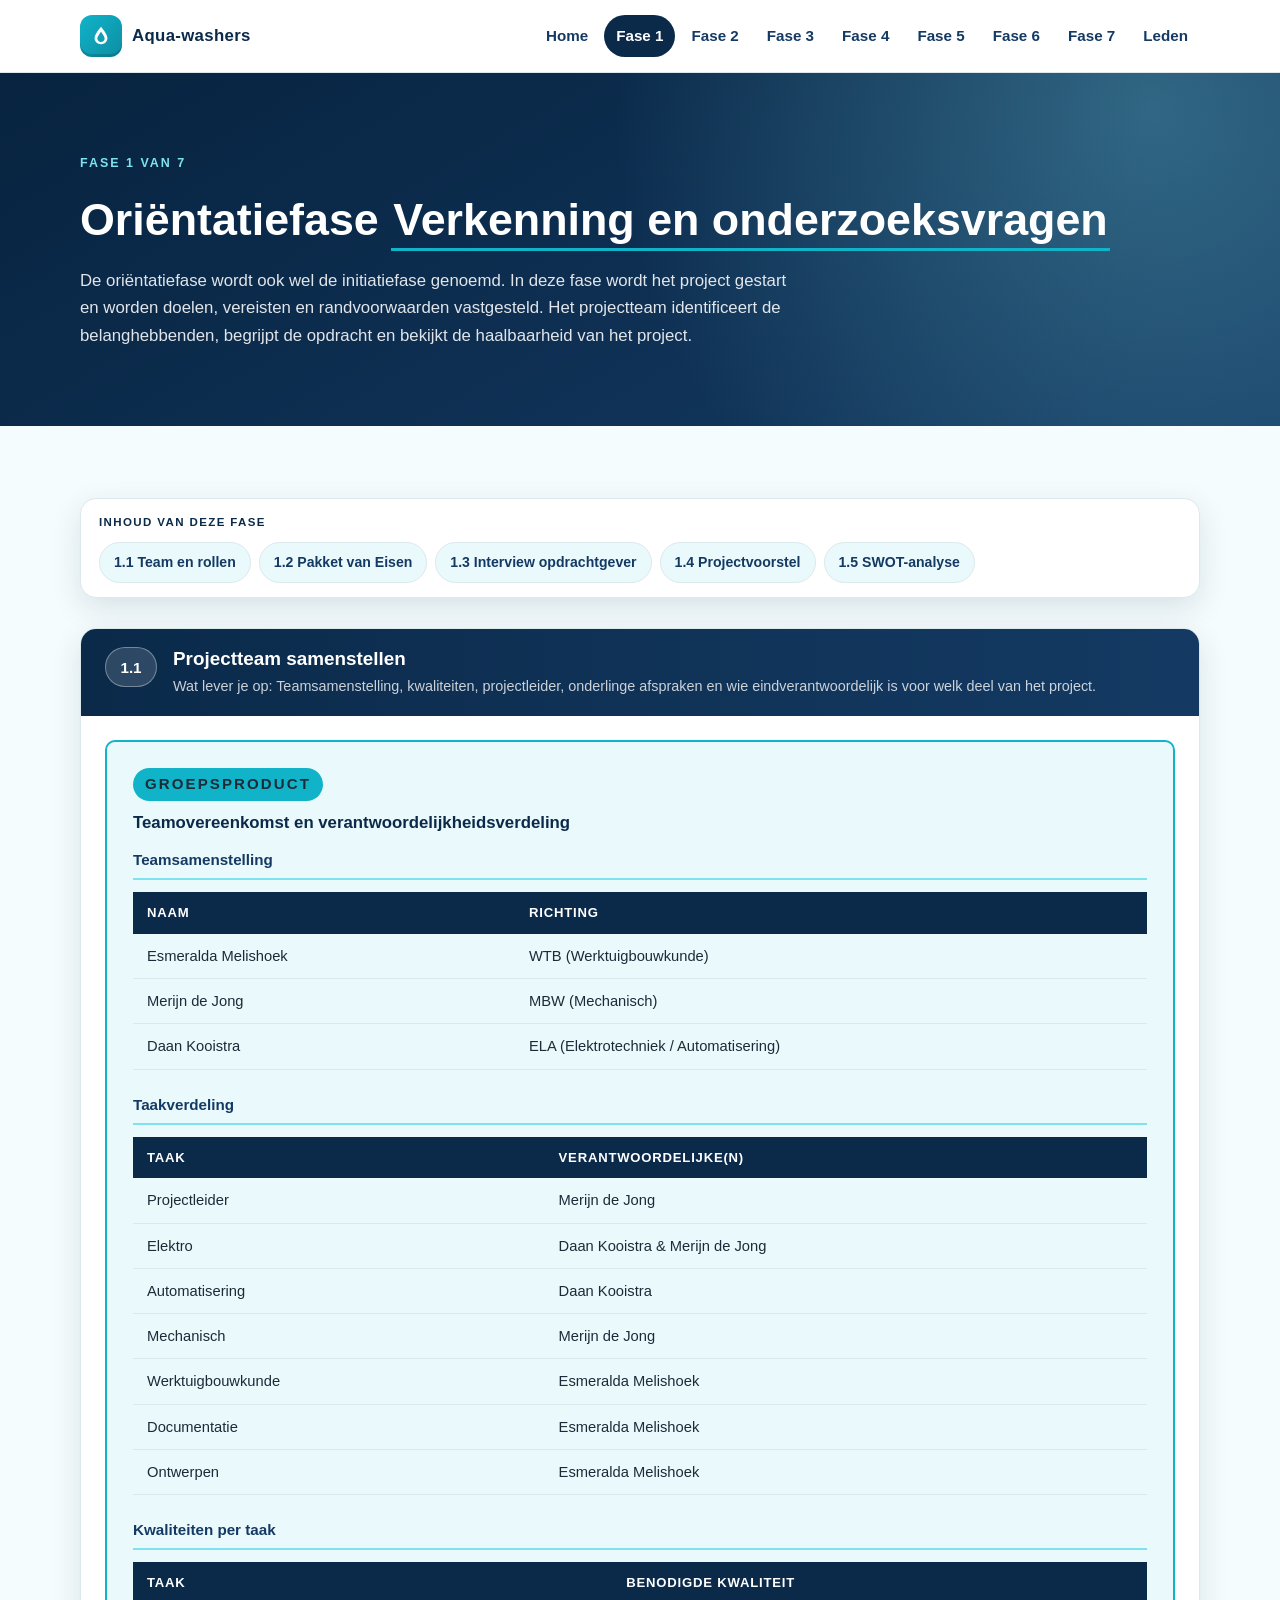
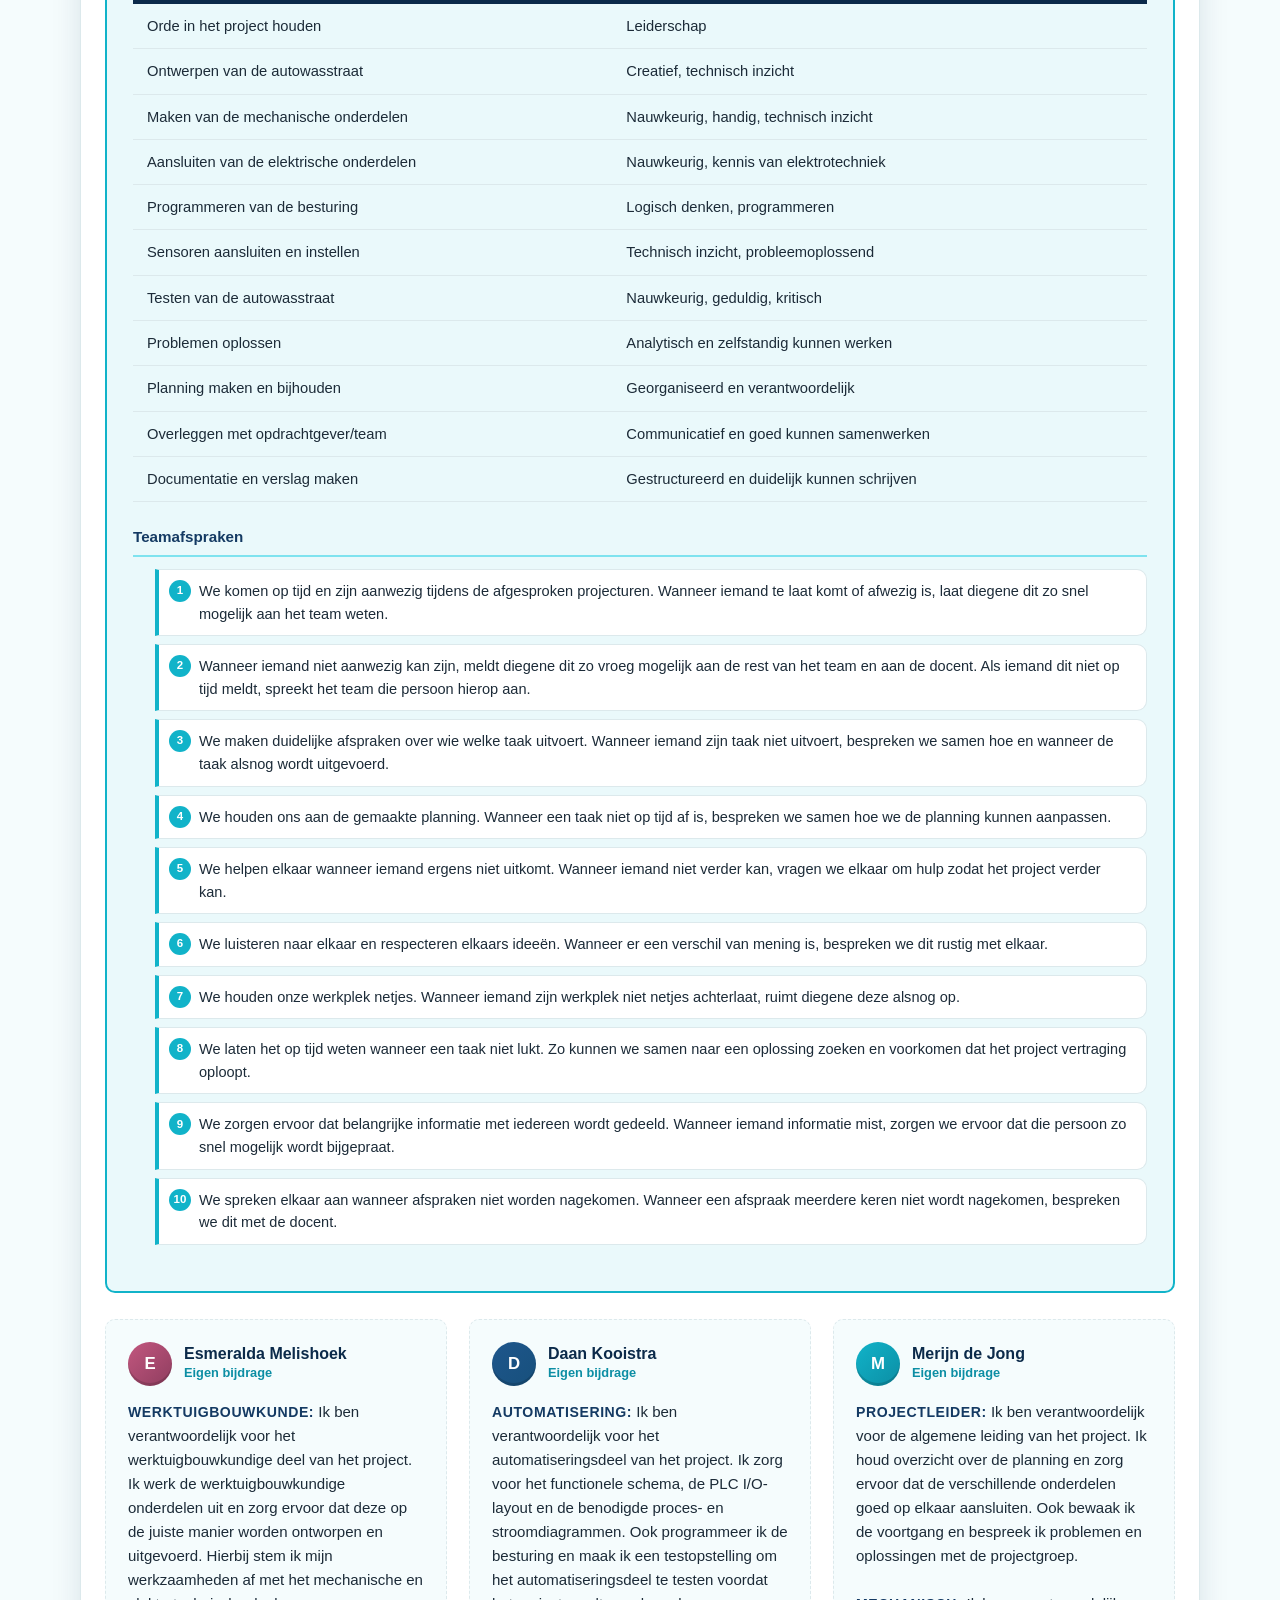
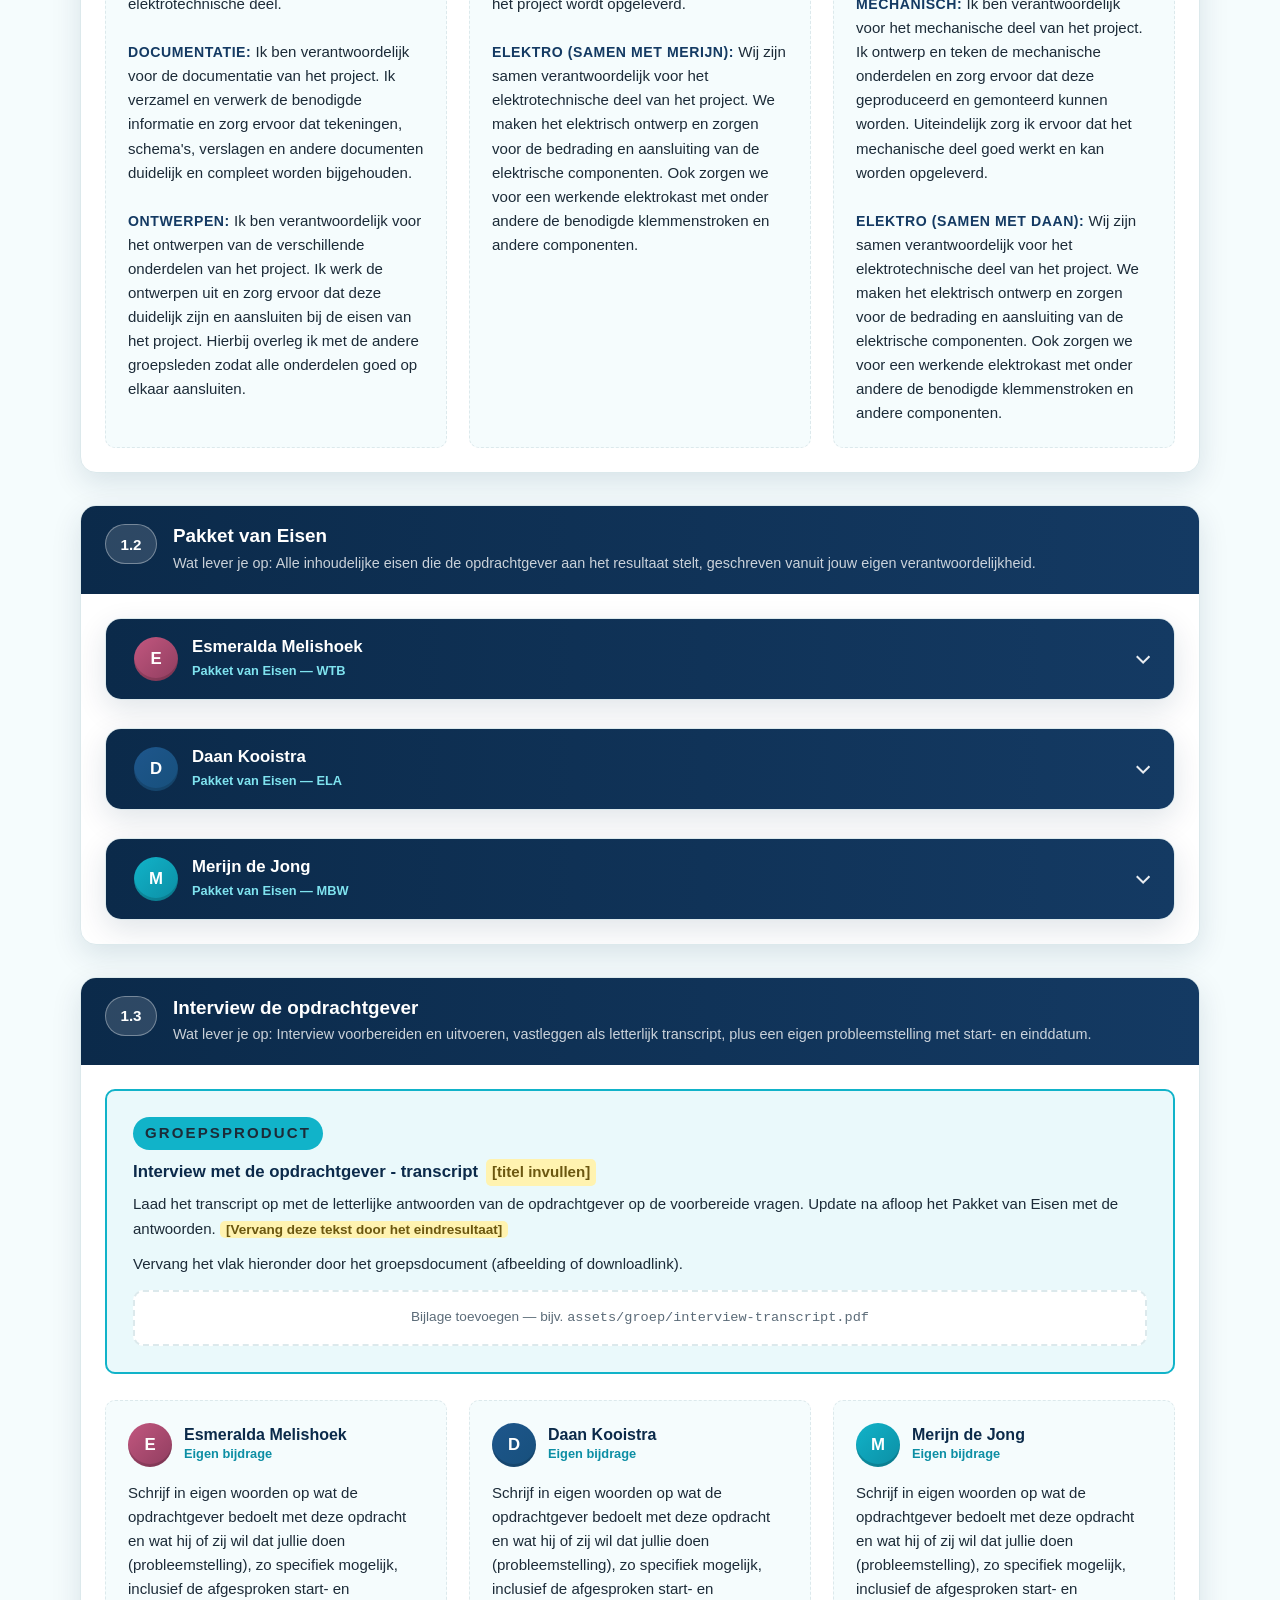
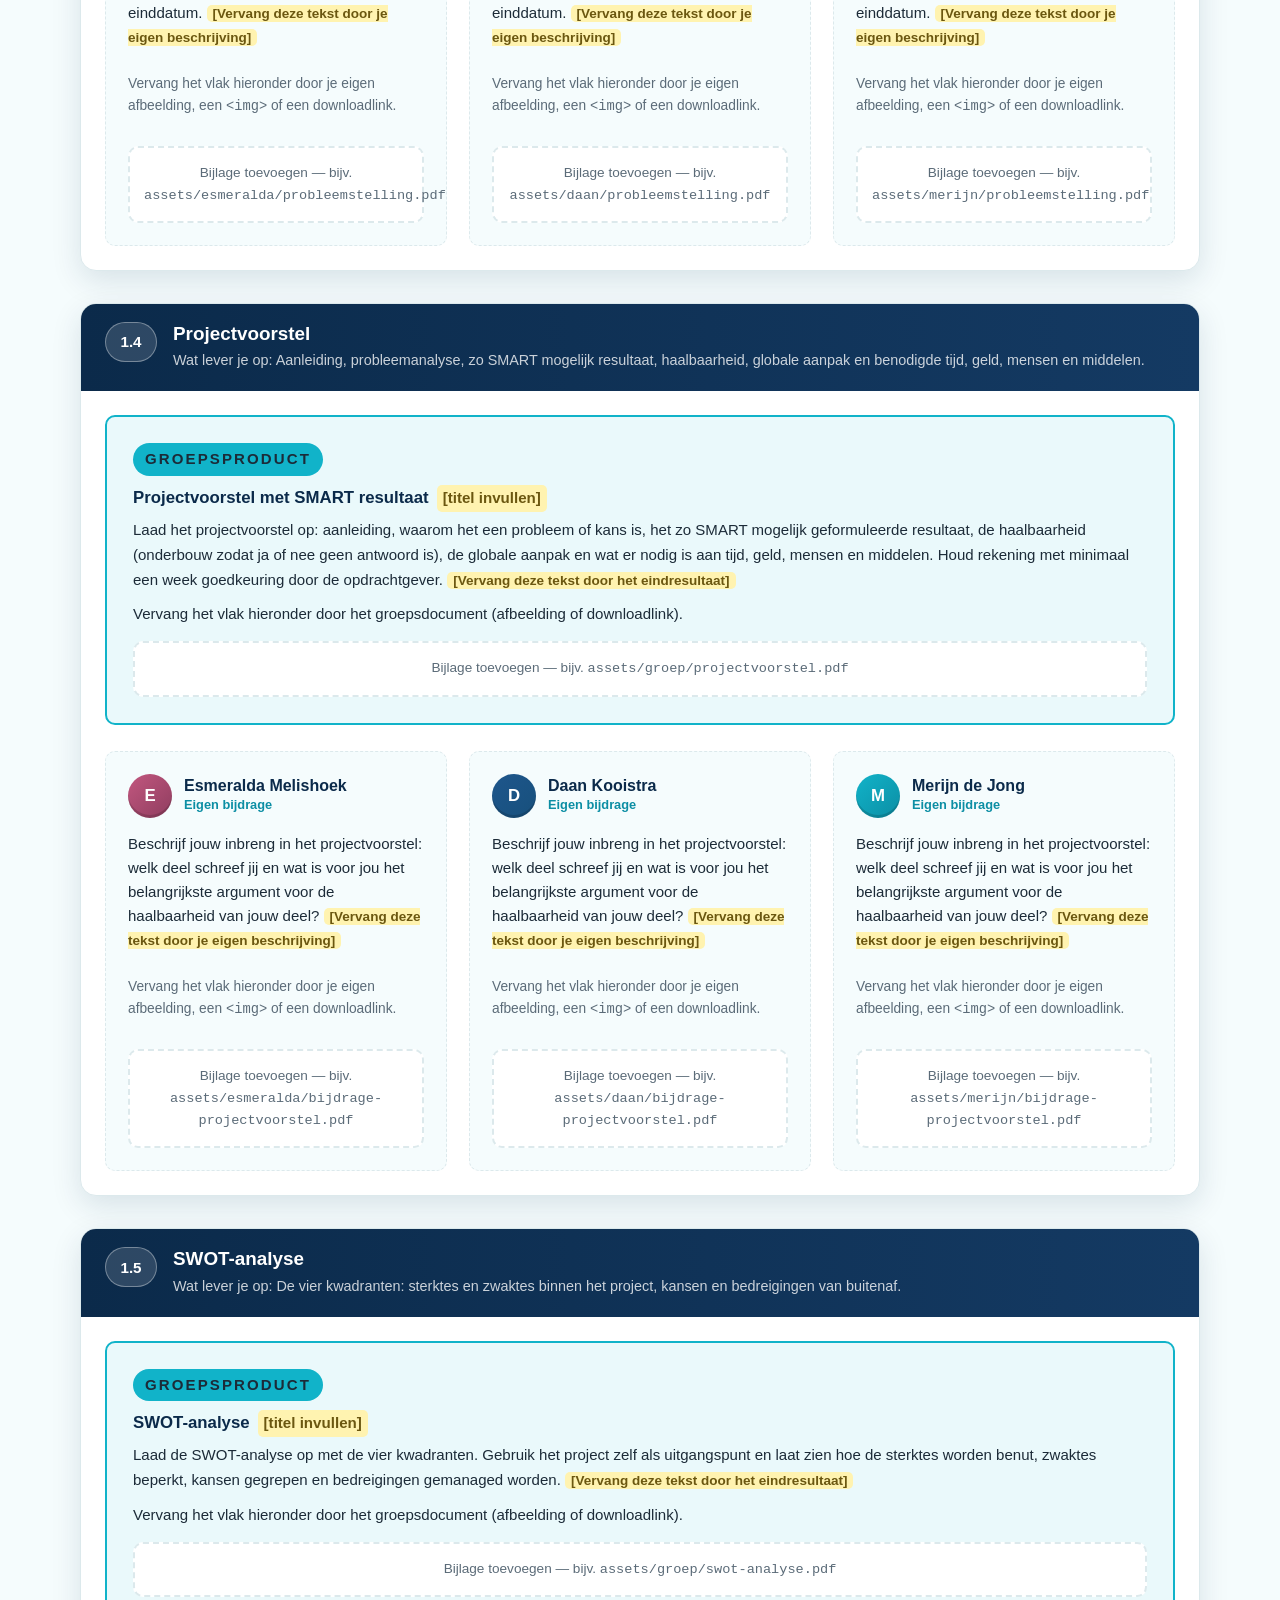
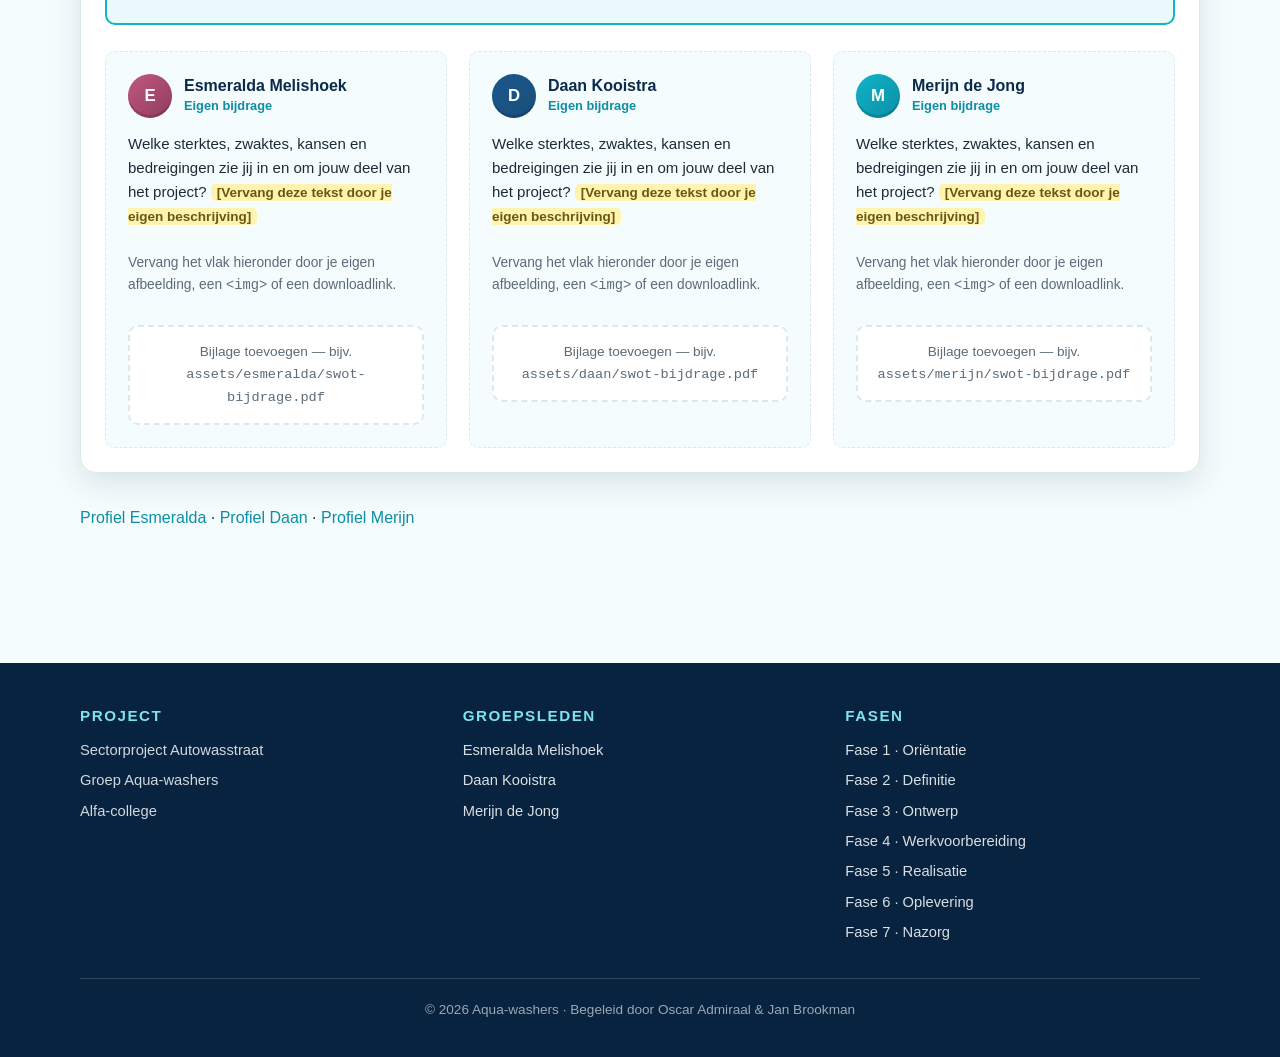
==== commit 800ca183: "PvE inklapbaar gemaakt" ====
--- a/fase-1.html
+++ b/fase-1.html
@@ -182,14 +182,15 @@
   <div class="onderdeel-body">
     <div class="eisen-stapel">
       <!-- Fase 1 - 1.2 - ESMERALDA (WTB) -->
-<article class="eisenblok">
-  <header>
+<details class="eisenblok">
+  <summary>
     <span class="avatar-klein esi" aria-hidden="true">E</span>
-    <div>
-      <h5>Esmeralda Melishoek</h5>
-      <p class="kaart-label">Pakket van Eisen &mdash; WTB</p>
-    </div>
-  </header>
+    <span class="eisen-titel">
+      <span class="eisen-naam">Esmeralda Melishoek</span>
+      <span class="eisen-vak">Pakket van Eisen &mdash; WTB</span>
+    </span>
+    <span class="eisen-pijl" aria-hidden="true"></span>
+  </summary>
   <div class="eisen-inhoud">
     <section class="eisen-vraag">
       <h6>Waar moet ik mij aan houden?</h6>
@@ -257,16 +258,17 @@
       </ul>
     </section>
   </div>
-</article>
+</details>
       <!-- Fase 1 - 1.2 - DAAN (ELA) -->
-<article class="eisenblok">
-  <header>
+<details class="eisenblok">
+  <summary>
     <span class="avatar-klein daan" aria-hidden="true">D</span>
-    <div>
-      <h5>Daan Kooistra</h5>
-      <p class="kaart-label">Pakket van Eisen &mdash; ELA</p>
-    </div>
-  </header>
+    <span class="eisen-titel">
+      <span class="eisen-naam">Daan Kooistra</span>
+      <span class="eisen-vak">Pakket van Eisen &mdash; ELA</span>
+    </span>
+    <span class="eisen-pijl" aria-hidden="true"></span>
+  </summary>
   <div class="eisen-inhoud">
     <section class="eisen-vraag">
       <h6>Waar moet ik mij aan houden?</h6>
@@ -322,16 +324,17 @@
       <p class="eisen-notitie">Extra tips van de klant: rekening houden met elektromotor en vermogen van onderdelen, geen betaalsysteem visualiseren, water moet gefilterd en hergebruikt worden, houd de constructie zo licht mogelijk (elke kilo is geld).</p>
     </section>
   </div>
-</article>
+</details>
       <!-- Fase 1 - 1.2 - MERIJN (MBW) -->
-<article class="eisenblok">
-  <header>
+<details class="eisenblok">
+  <summary>
     <span class="avatar-klein men" aria-hidden="true">M</span>
-    <div>
-      <h5>Merijn de Jong</h5>
-      <p class="kaart-label">Pakket van Eisen &mdash; MBW</p>
-    </div>
-  </header>
+    <span class="eisen-titel">
+      <span class="eisen-naam">Merijn de Jong</span>
+      <span class="eisen-vak">Pakket van Eisen &mdash; MBW</span>
+    </span>
+    <span class="eisen-pijl" aria-hidden="true"></span>
+  </summary>
   <div class="eisen-inhoud">
     <section class="eisen-vraag">
       <h6>Vaste eisen</h6>
@@ -385,7 +388,7 @@
       <p>Water in de buurt van elektronica betekent dat onderdelen waterdicht moeten zijn. Het systeem moet betrouwbaar werken tijdens de GO/NO-GO presentatie (periode 5) en de eindpresentatie (periode 8).</p>
     </section>
   </div>
-</article>
+</details>
     
     </div>
   </div>
--- a/css/style.css
+++ b/css/style.css
@@ -773,25 +773,58 @@
   overflow: hidden;
 }
 
-.eisenblok > header {
+.eisenblok > summary {
   display: flex;
   align-items: center;
   gap: 14px;
   padding: 18px 28px;
   background: linear-gradient(90deg, var(--blauw-900), var(--blauw-700));
   color: var(--wit);
-}
-
-.eisenblok > header h5 {
-  color: var(--wit);
+  cursor: pointer;
+  list-style: none;
+  transition: background 0.2s ease;
+}
+
+.eisenblok > summary::-webkit-details-marker {
+  display: none;
+}
+
+.eisenblok > summary:hover {
+  background: linear-gradient(90deg, var(--blauw-700), var(--blauw-500));
+}
+
+.eisen-titel {
+  display: flex;
+  flex-direction: column;
+  gap: 2px;
+}
+
+.eisen-naam {
+  color: var(--wit);
+  font-weight: 700;
   font-size: 1.05rem;
   line-height: 1.25;
 }
 
-.eisenblok > header .kaart-label {
+.eisen-vak {
   color: var(--aqua-light);
   font-weight: 700;
   font-size: 0.8rem;
+}
+
+.eisen-pijl {
+  margin-left: auto;
+  flex: none;
+  width: 10px;
+  height: 10px;
+  border-right: 2px solid rgba(255, 255, 255, 0.9);
+  border-bottom: 2px solid rgba(255, 255, 255, 0.9);
+  transform: rotate(45deg) translateY(-3px);
+  transition: transform 0.2s ease;
+}
+
+.eisenblok[open] .eisen-pijl {
+  transform: rotate(225deg) translateY(3px);
 }
 
 .eisen-inhoud {
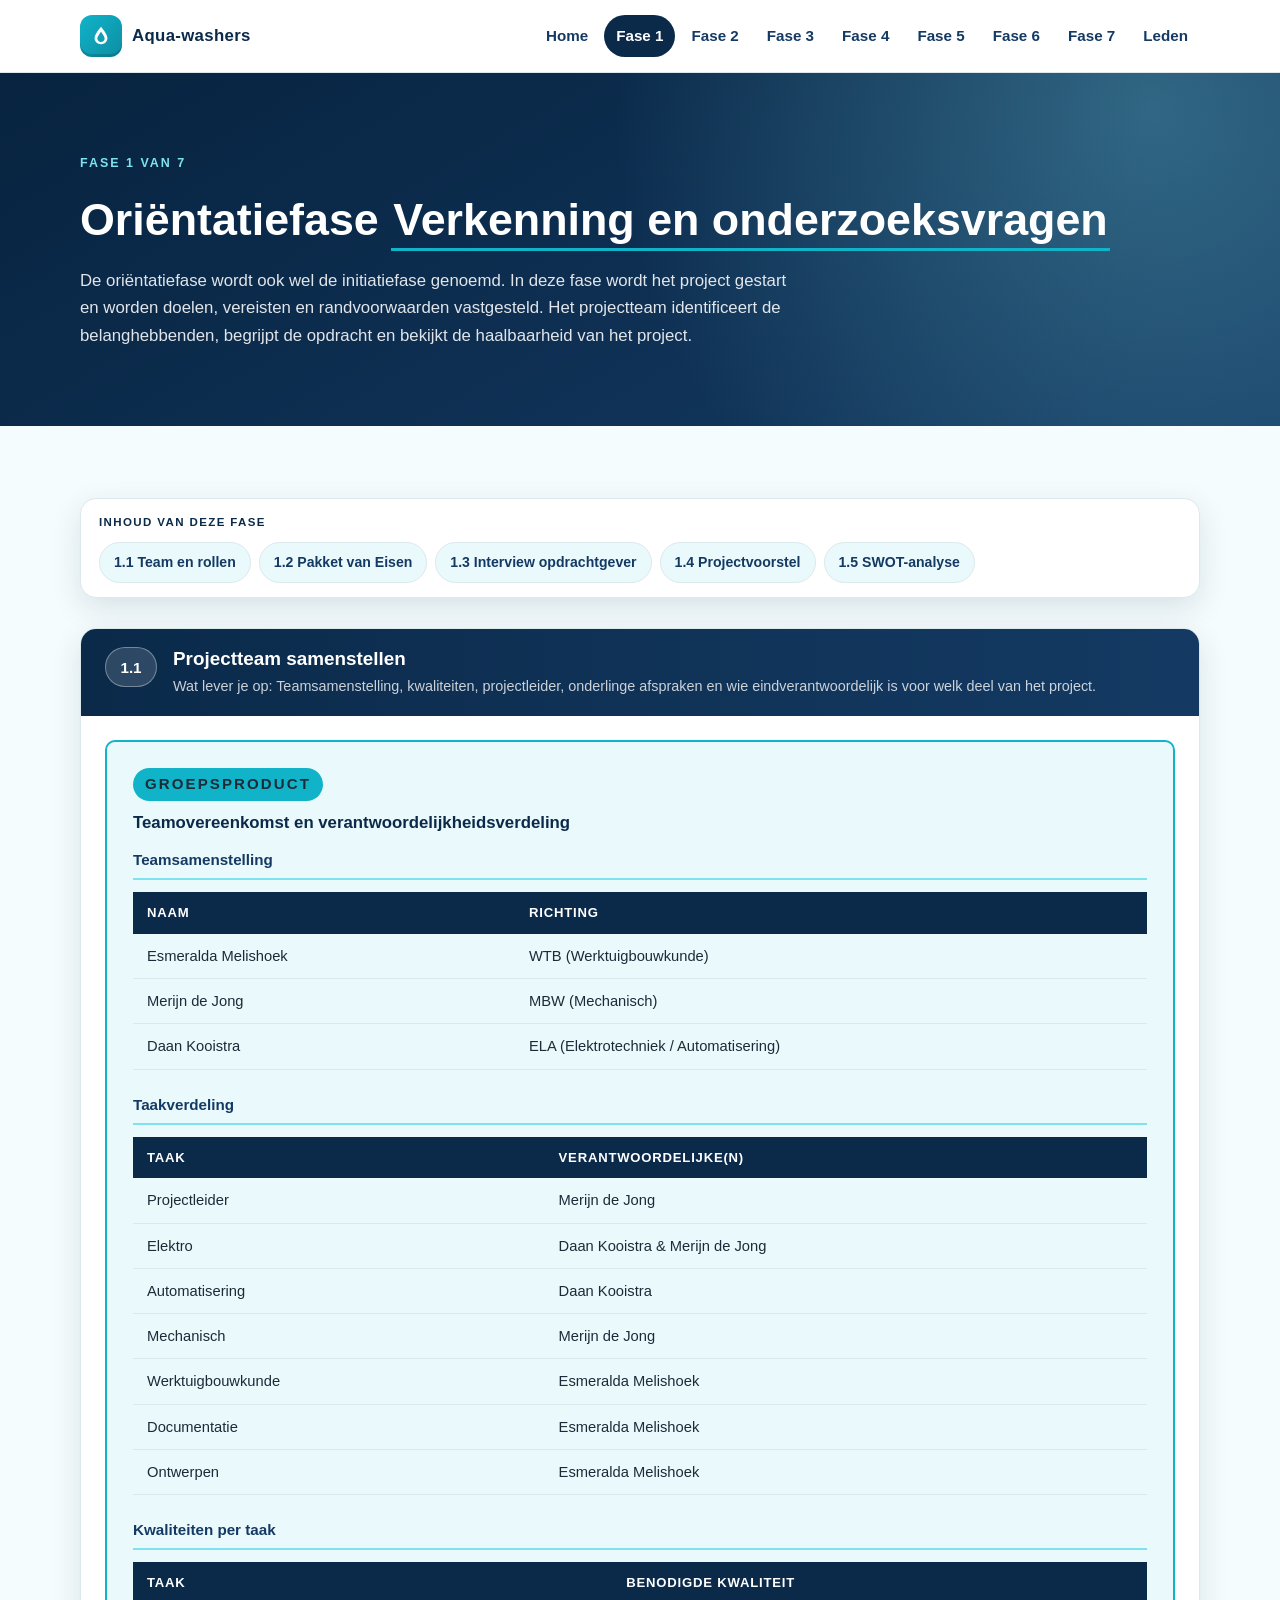
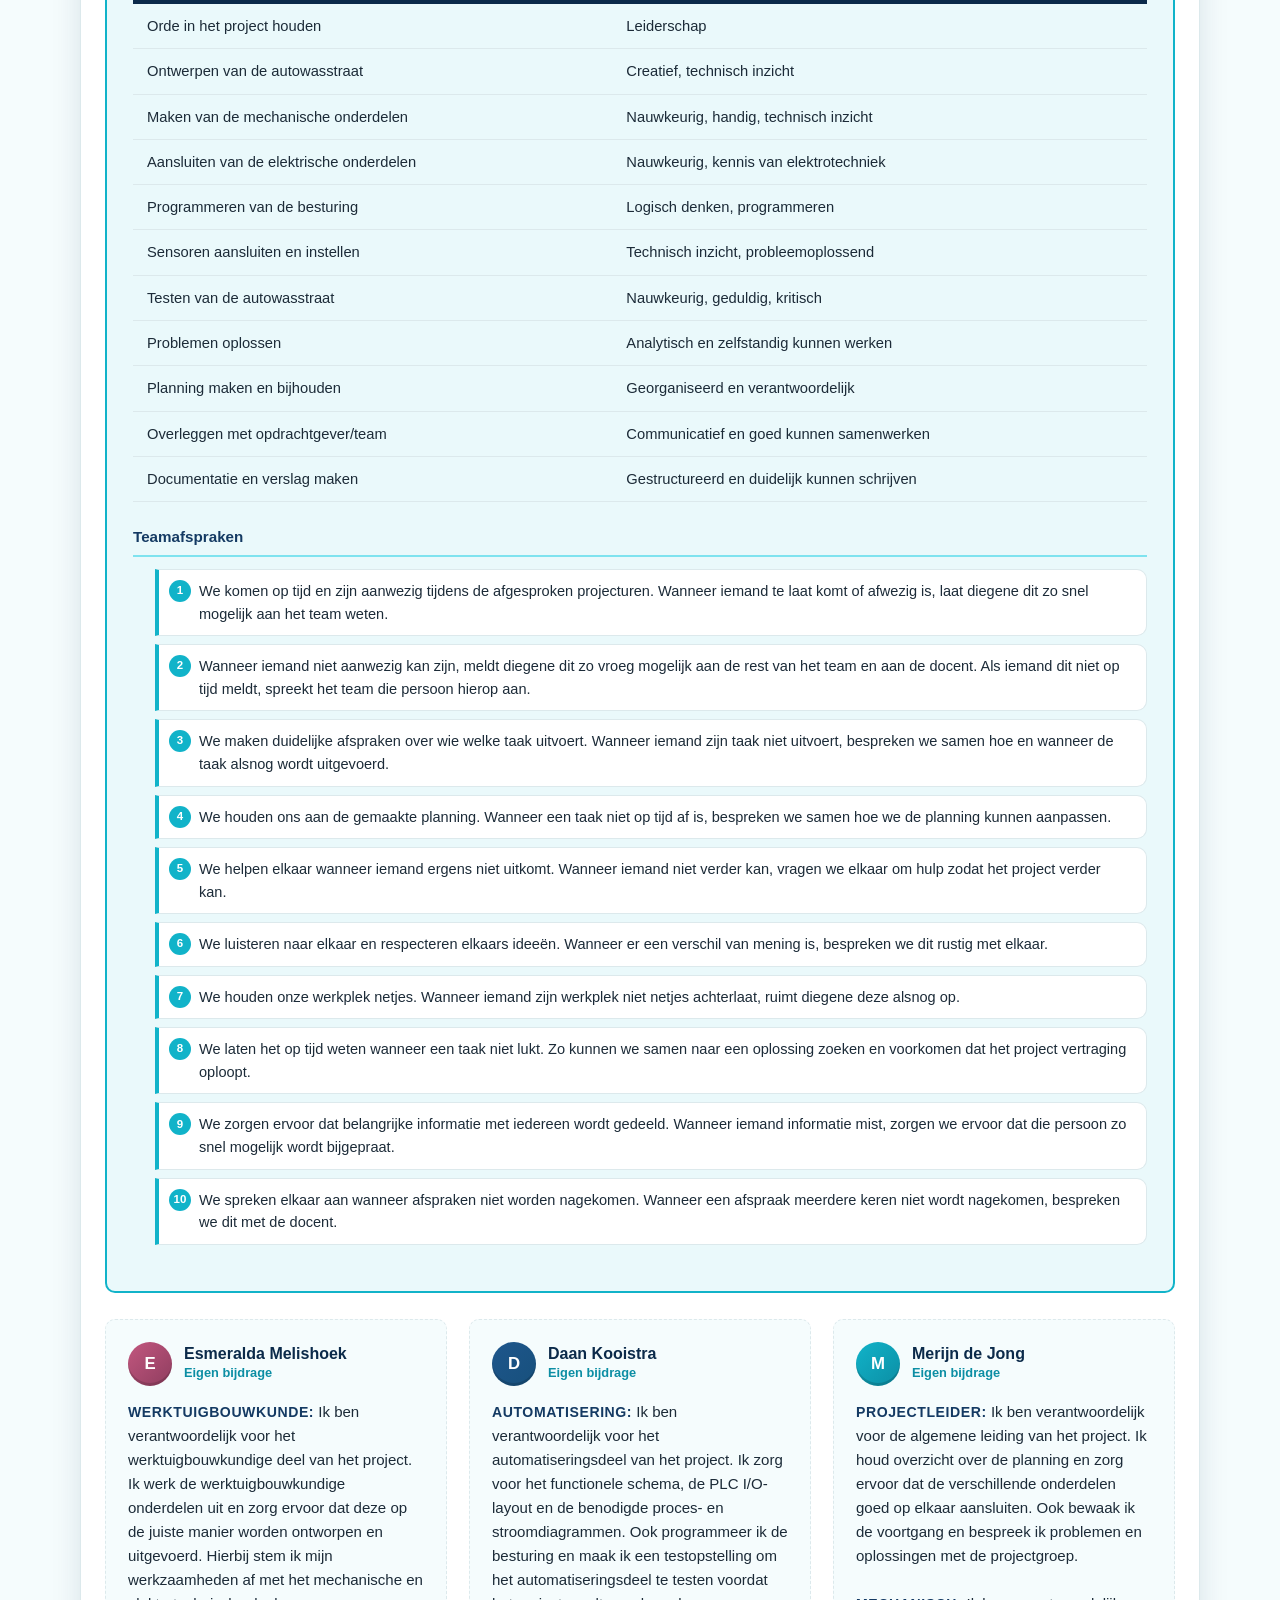
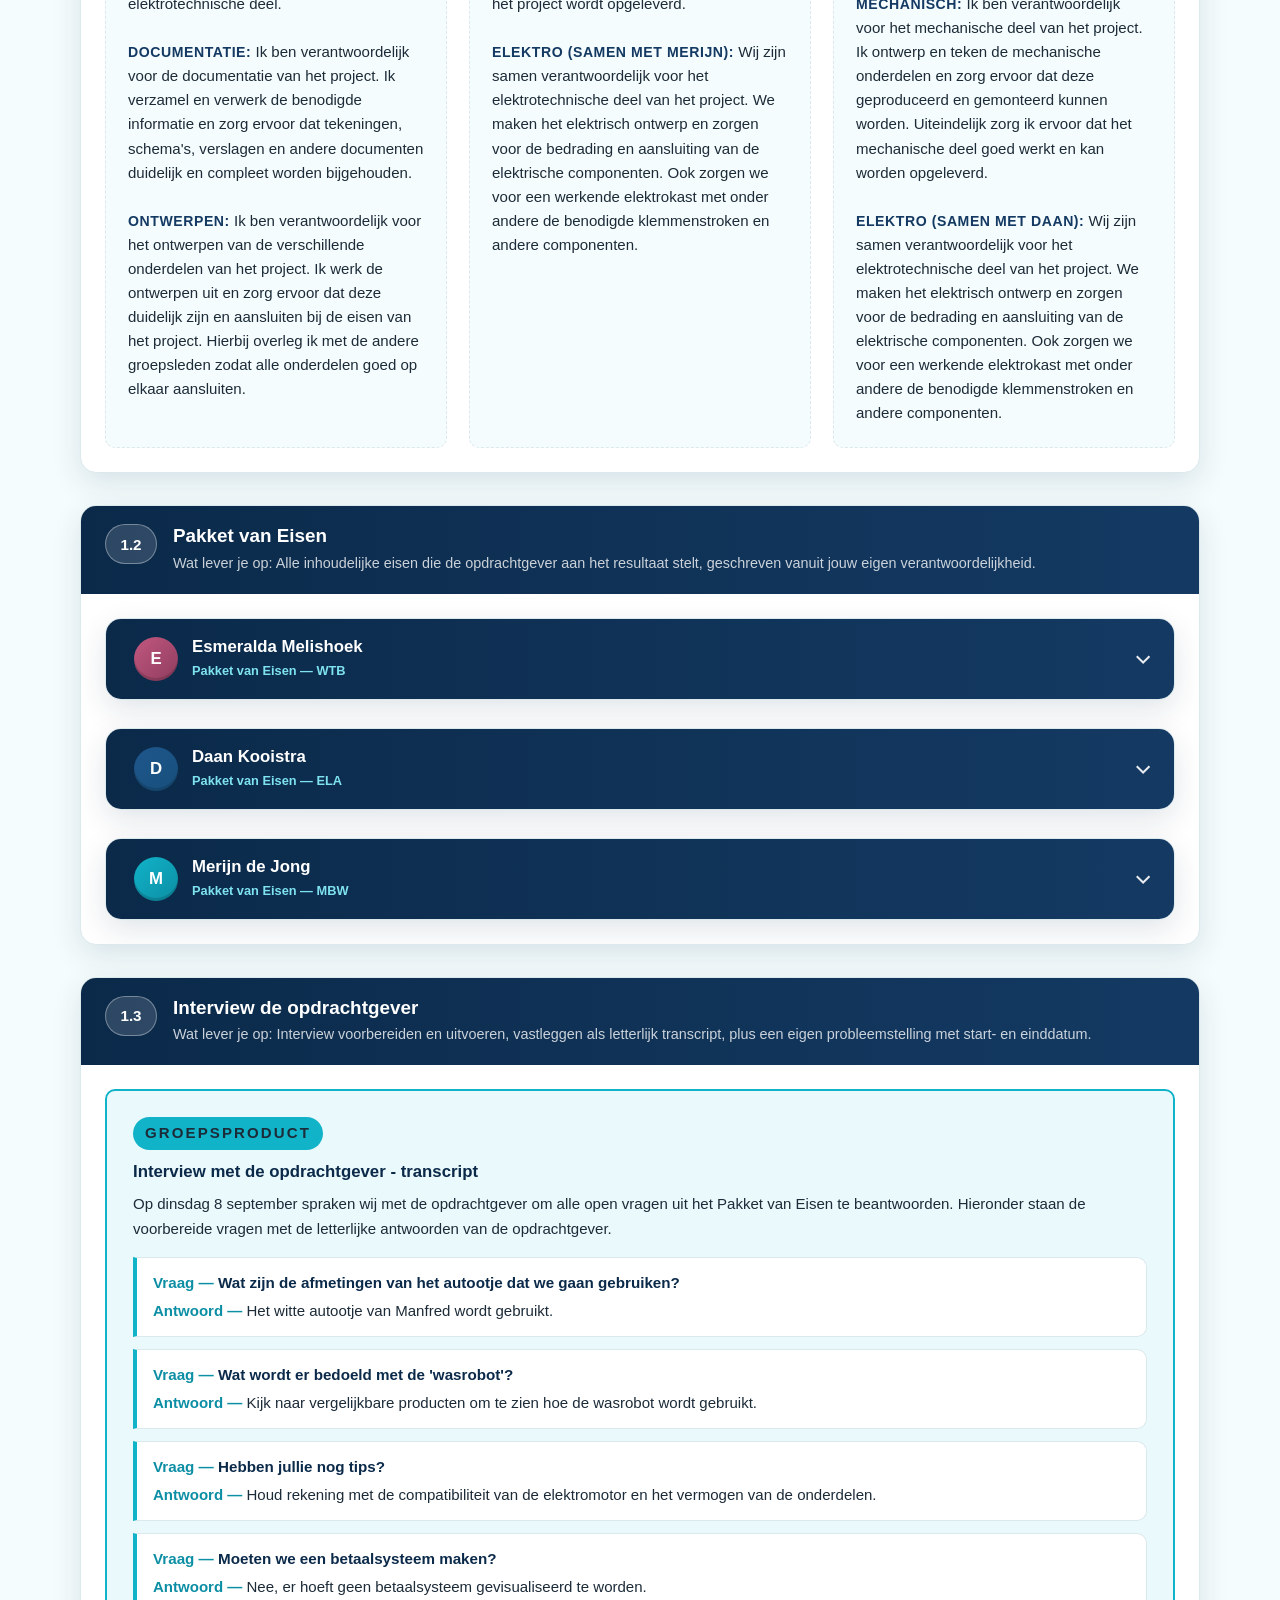
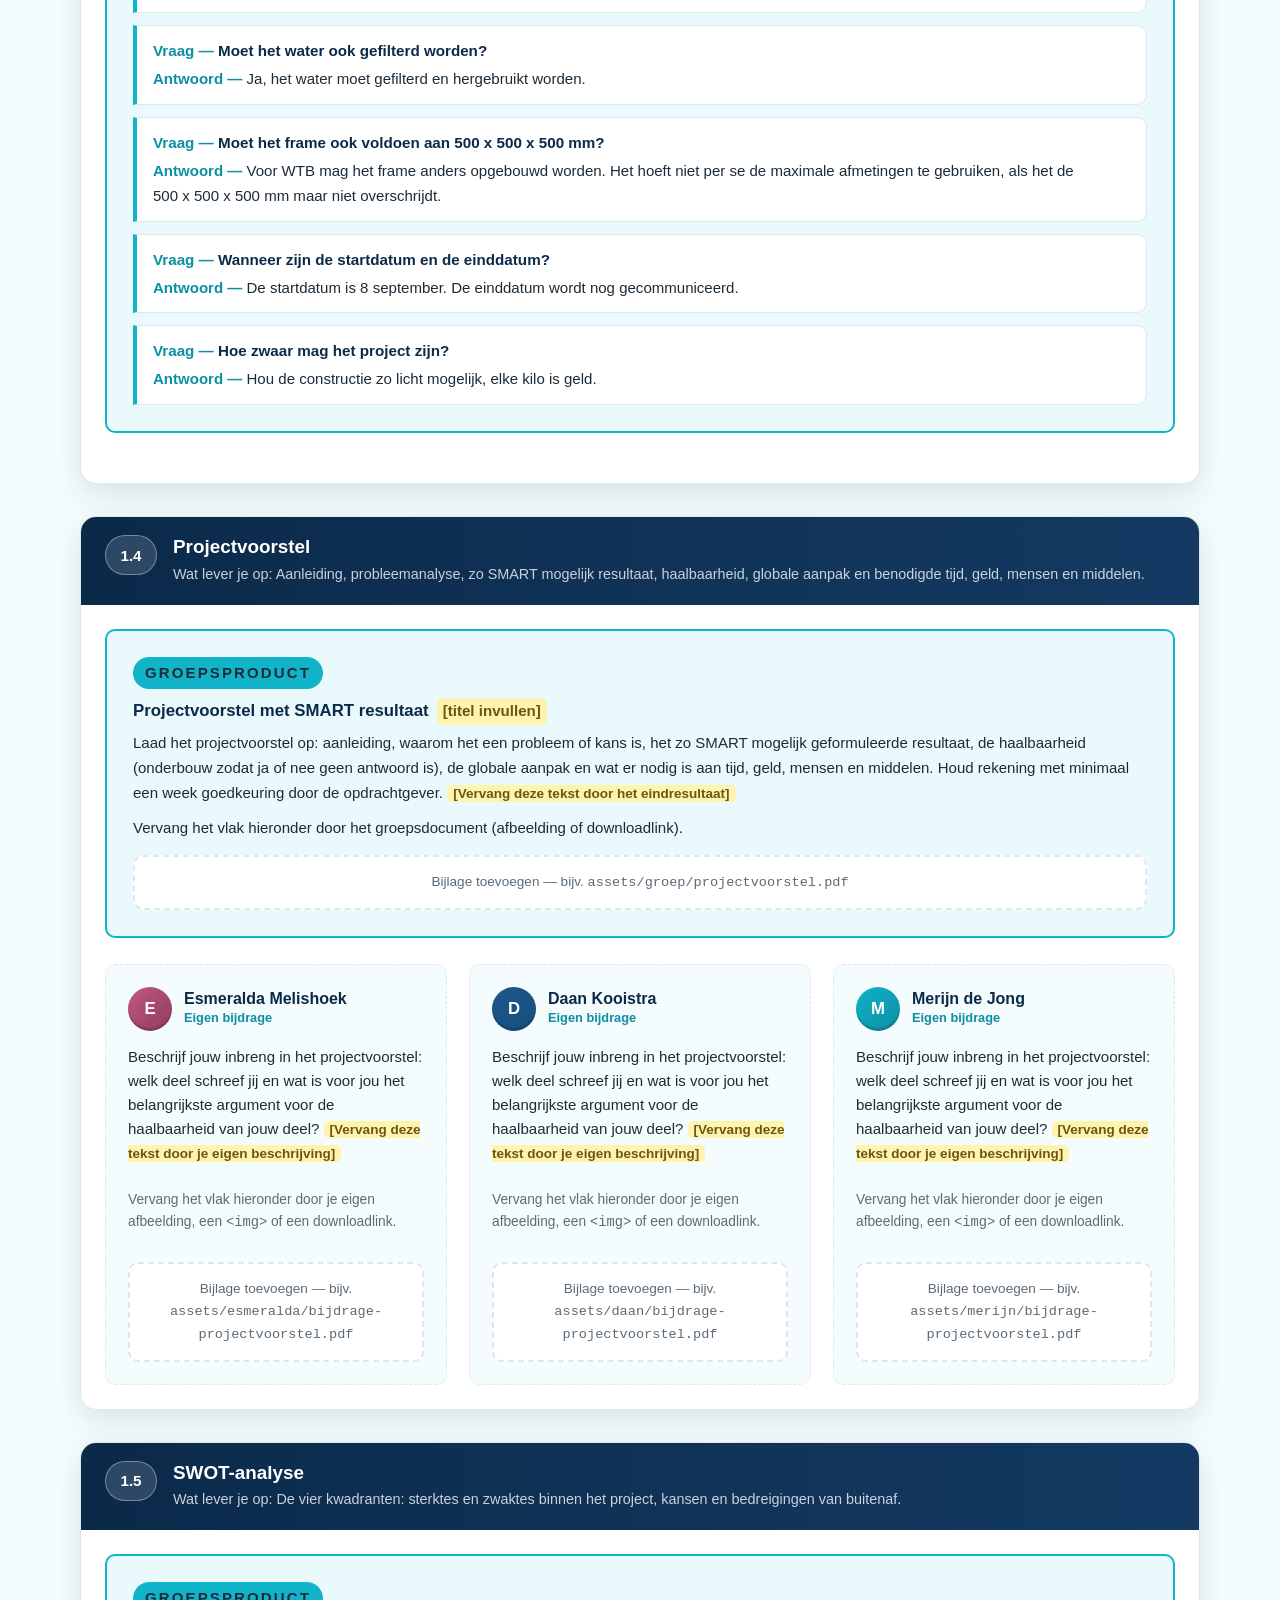
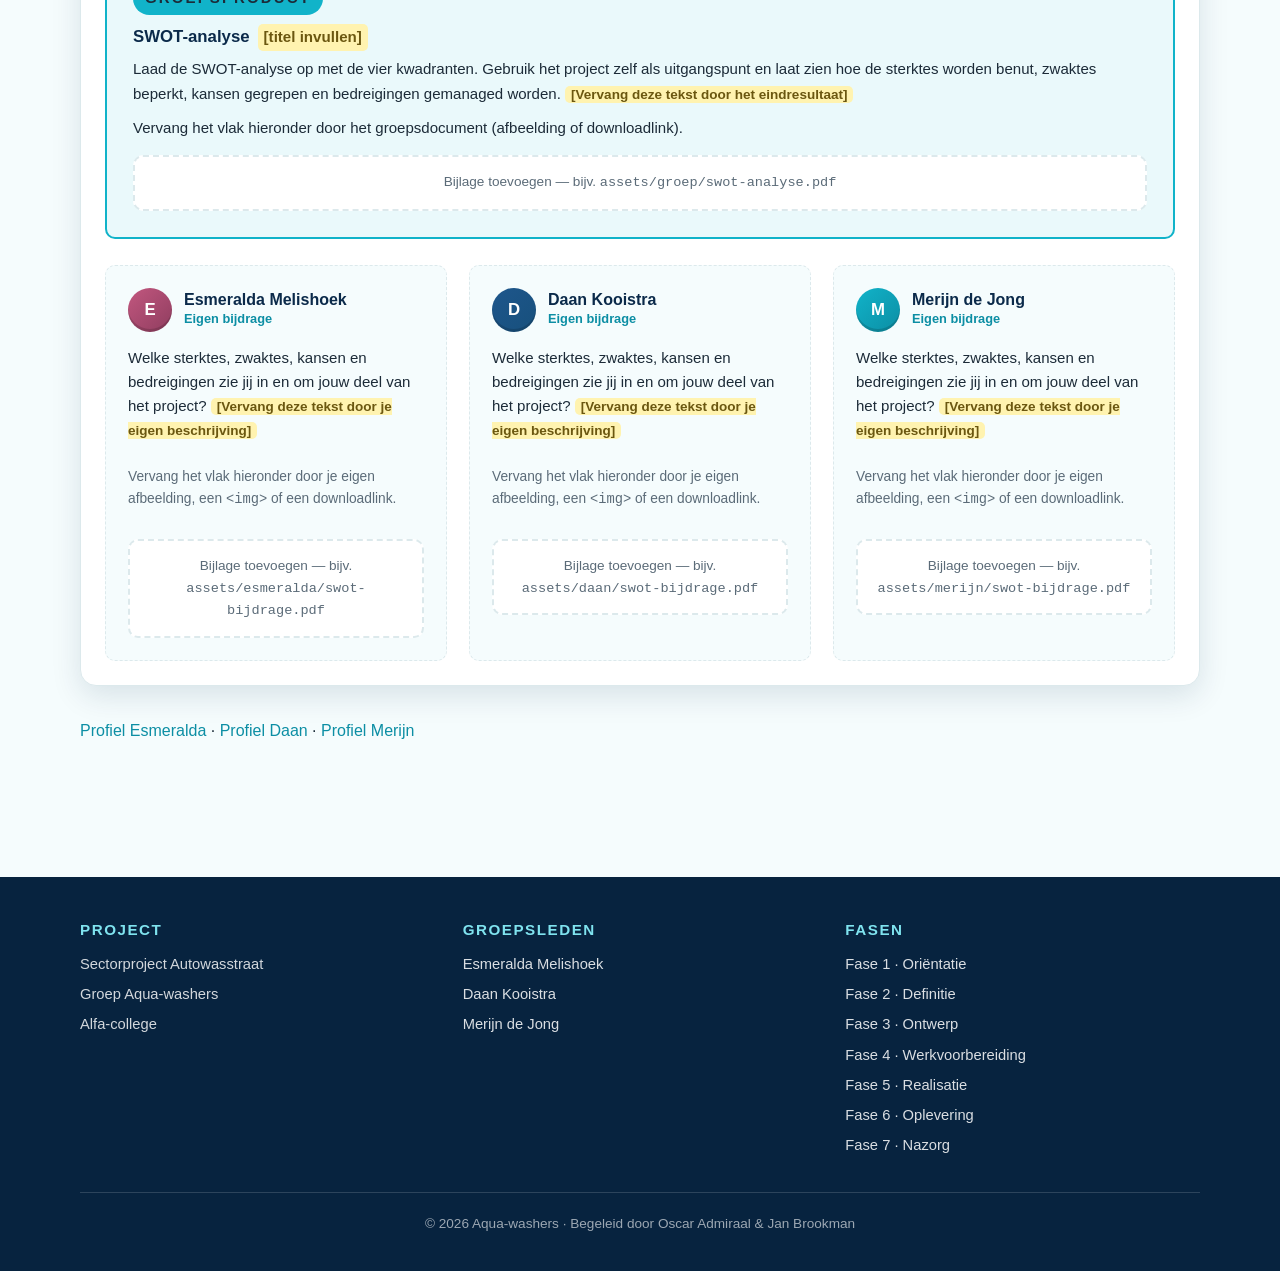
==== commit b5560d84: "1.3 toegevoegd" ====
--- a/fase-1.html
+++ b/fase-1.html
@@ -405,53 +405,43 @@
   <div class="onderdeel-body">
 <div class="groepsproduct">
   <p class="groeps-tag">Groepsproduct</p>
-  <h4>Interview met de opdrachtgever - transcript <span class="ph">[titel invullen]</span></h4>
-  <p>Laad het transcript op met de letterlijke antwoorden van de opdrachtgever op de voorbereide vragen. Update na afloop het Pakket van Eisen met de antwoorden. <span class="ph">[Vervang deze tekst door het eindresultaat]</span></p>
-  <p class="maakletwat">Vervang het vlak hieronder door het groepsdocument (afbeelding of downloadlink).</p>
-  <div class="media-slot"><p>Bijlage toevoegen &mdash; bijv. <code>assets/groep/interview-transcript.pdf</code></p></div>
+  <h4>Interview met de opdrachtgever - transcript</h4>
+  <p>Op dinsdag 8 september spraken wij met de opdrachtgever om alle open vragen uit het Pakket van Eisen te beantwoorden. Hieronder staan de voorbereide vragen met de letterlijke antwoorden van de opdrachtgever.</p>
+  <div class="interview">
+    <div class="interview-stap">
+      <p class="interview-vraag">Wat zijn de afmetingen van het autootje dat we gaan gebruiken?</p>
+      <p class="interview-antwoord">Het witte autootje van Manfred wordt gebruikt.</p>
+    </div>
+    <div class="interview-stap">
+      <p class="interview-vraag">Wat wordt er bedoeld met de 'wasrobot'?</p>
+      <p class="interview-antwoord">Kijk naar vergelijkbare producten om te zien hoe de wasrobot wordt gebruikt.</p>
+    </div>
+    <div class="interview-stap">
+      <p class="interview-vraag">Hebben jullie nog tips?</p>
+      <p class="interview-antwoord">Houd rekening met de compatibiliteit van de elektromotor en het vermogen van de onderdelen.</p>
+    </div>
+    <div class="interview-stap">
+      <p class="interview-vraag">Moeten we een betaalsysteem maken?</p>
+      <p class="interview-antwoord">Nee, er hoeft geen betaalsysteem gevisualiseerd te worden.</p>
+    </div>
+    <div class="interview-stap">
+      <p class="interview-vraag">Moet het water ook gefilterd worden?</p>
+      <p class="interview-antwoord">Ja, het water moet gefilterd en hergebruikt worden.</p>
+    </div>
+    <div class="interview-stap">
+      <p class="interview-vraag">Moet het frame ook voldoen aan 500&nbsp;x&nbsp;500&nbsp;x&nbsp;500&nbsp;mm?</p>
+      <p class="interview-antwoord">Voor WTB mag het frame anders opgebouwd worden. Het hoeft niet per se de maximale afmetingen te gebruiken, als het de 500&nbsp;x&nbsp;500&nbsp;x&nbsp;500&nbsp;mm maar niet overschrijdt.</p>
+    </div>
+    <div class="interview-stap">
+      <p class="interview-vraag">Wanneer zijn de startdatum en de einddatum?</p>
+      <p class="interview-antwoord">De startdatum is 8 september. De einddatum wordt nog gecommuniceerd.</p>
+    </div>
+    <div class="interview-stap">
+      <p class="interview-vraag">Hoe zwaar mag het project zijn?</p>
+      <p class="interview-antwoord">Hou de constructie zo licht mogelijk, elke kilo is geld.</p>
+    </div>
+  </div>
 </div>
-        <div class="studenten-grid">
-      <!-- VUL IN: Fase 1 - 1.3 - ESMERALDA -->
-<article class="studentkaart">
-  <header>
-    <span class="avatar-klein esi" aria-hidden="true">E</span>
-    <div>
-      <h5>Esmeralda Melishoek</h5>
-      <p class="kaart-label">Eigen bijdrage</p>
-    </div>
-  </header>
-  <p>Schrijf in eigen woorden op wat de opdrachtgever bedoelt met deze opdracht en wat hij of zij wil dat jullie doen (probleemstelling), zo specifiek mogelijk, inclusief de afgesproken start- en einddatum. <span class="ph">[Vervang deze tekst door je eigen beschrijving]</span></p>
-  <p class="maakletwat">Vervang het vlak hieronder door je eigen afbeelding, een <code>&lt;img&gt;</code> of een downloadlink.</p>
-  <div class="media-slot"><p>Bijlage toevoegen &mdash; bijv. <code>assets/esmeralda/probleemstelling.pdf</code></p></div>
-</article>
-    <!-- VUL IN: Fase 1 - 1.3 - DAAN -->
-<article class="studentkaart">
-  <header>
-    <span class="avatar-klein daan" aria-hidden="true">D</span>
-    <div>
-      <h5>Daan Kooistra</h5>
-      <p class="kaart-label">Eigen bijdrage</p>
-    </div>
-  </header>
-  <p>Schrijf in eigen woorden op wat de opdrachtgever bedoelt met deze opdracht en wat hij of zij wil dat jullie doen (probleemstelling), zo specifiek mogelijk, inclusief de afgesproken start- en einddatum. <span class="ph">[Vervang deze tekst door je eigen beschrijving]</span></p>
-  <p class="maakletwat">Vervang het vlak hieronder door je eigen afbeelding, een <code>&lt;img&gt;</code> of een downloadlink.</p>
-  <div class="media-slot"><p>Bijlage toevoegen &mdash; bijv. <code>assets/daan/probleemstelling.pdf</code></p></div>
-</article>
-    <!-- VUL IN: Fase 1 - 1.3 - MERIJN -->
-<article class="studentkaart">
-  <header>
-    <span class="avatar-klein men" aria-hidden="true">M</span>
-    <div>
-      <h5>Merijn de Jong</h5>
-      <p class="kaart-label">Eigen bijdrage</p>
-    </div>
-  </header>
-  <p>Schrijf in eigen woorden op wat de opdrachtgever bedoelt met deze opdracht en wat hij of zij wil dat jullie doen (probleemstelling), zo specifiek mogelijk, inclusief de afgesproken start- en einddatum. <span class="ph">[Vervang deze tekst door je eigen beschrijving]</span></p>
-  <p class="maakletwat">Vervang het vlak hieronder door je eigen afbeelding, een <code>&lt;img&gt;</code> of een downloadlink.</p>
-  <div class="media-slot"><p>Bijlage toevoegen &mdash; bijv. <code>assets/merijn/probleemstelling.pdf</code></p></div>
-</article>
-    
-    </div>
   </div>
 </section>
       <!-- ======================== 1.4 Projectvoorstel ======================== -->
--- a/css/style.css
+++ b/css/style.css
@@ -625,6 +625,45 @@
   margin-top: 14px;
 }
 
+/* Q&A-transcript in groepsproduct (bijv. interview opdrachtgever) */
+.groepsproduct .interview {
+  display: flex;
+  flex-direction: column;
+  gap: 12px;
+  margin-top: 16px;
+}
+
+.groepsproduct .interview-stap {
+  background: var(--wit);
+  border: 1px solid var(--scheiding);
+  border-left: 4px solid var(--aqua);
+  border-radius: 0 var(--radius-klein) var(--radius-klein) 0;
+  padding: 12px 16px;
+}
+
+.groepsproduct .interview-vraag {
+  font-weight: 700;
+  font-size: 0.95rem;
+  color: var(--blauw-900);
+}
+
+.groepsproduct .interview-vraag::before {
+  content: "Vraag — ";
+  color: var(--aqua-donker);
+}
+
+.groepsproduct .interview-antwoord {
+  margin-top: 4px;
+  font-size: 0.94rem;
+  color: var(--inkt);
+}
+
+.groepsproduct .interview-antwoord::before {
+  content: "Antwoord — ";
+  font-weight: 700;
+  color: var(--aqua-donker);
+}
+
 /* Tabellen in groepsproduct */
 .groepsproduct table {
   width: 100%;
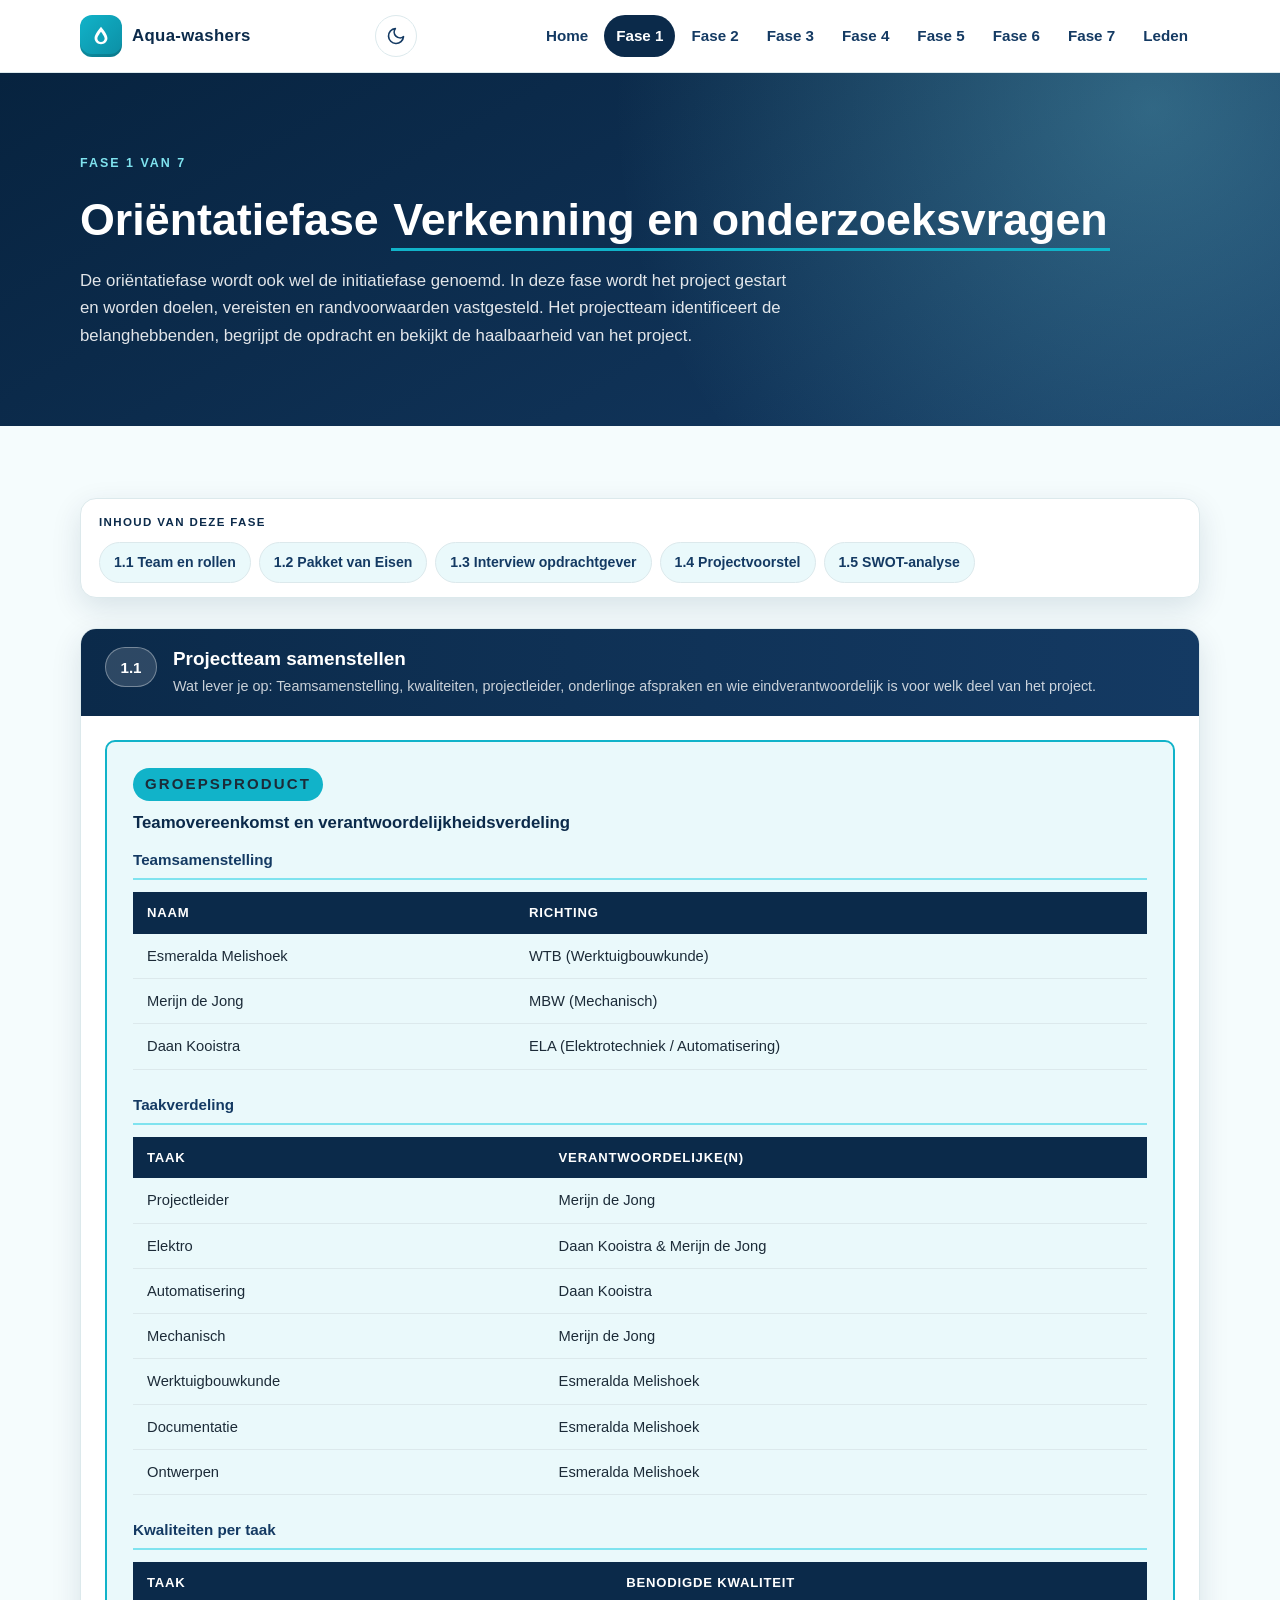
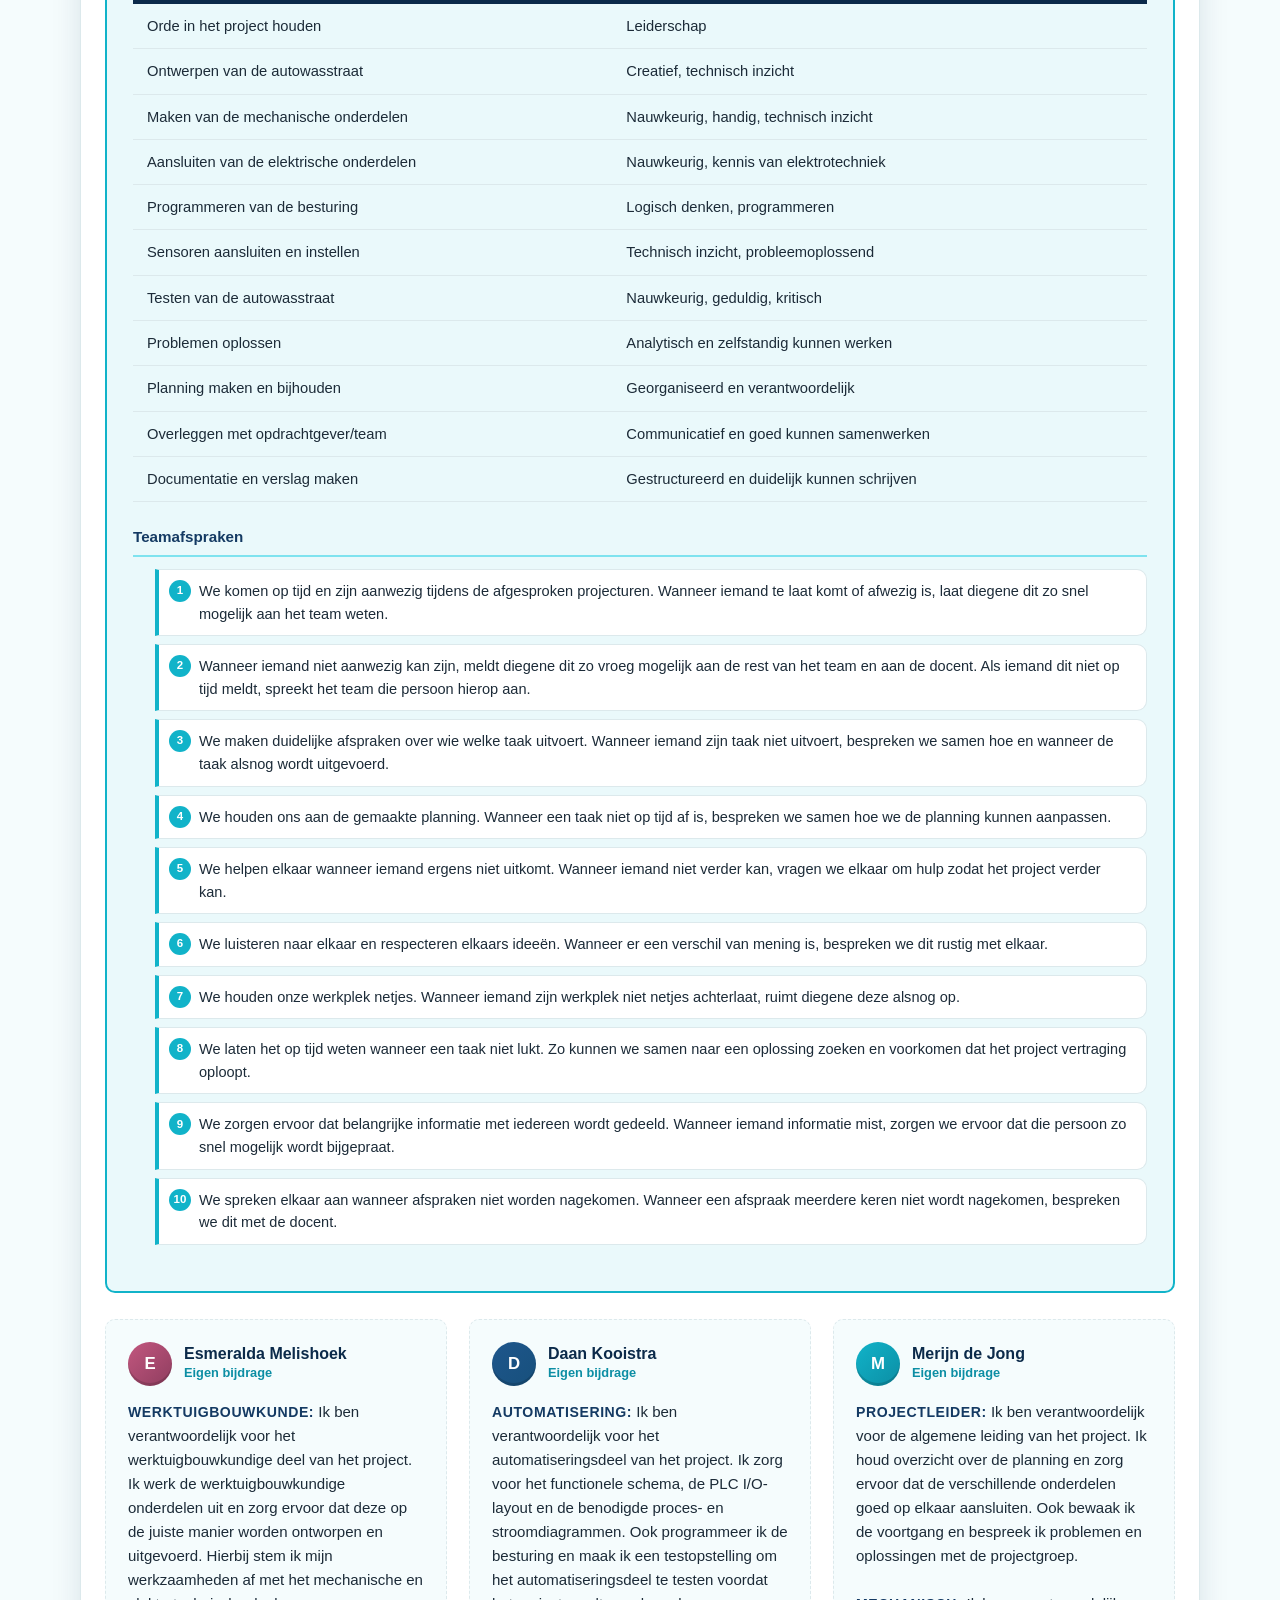
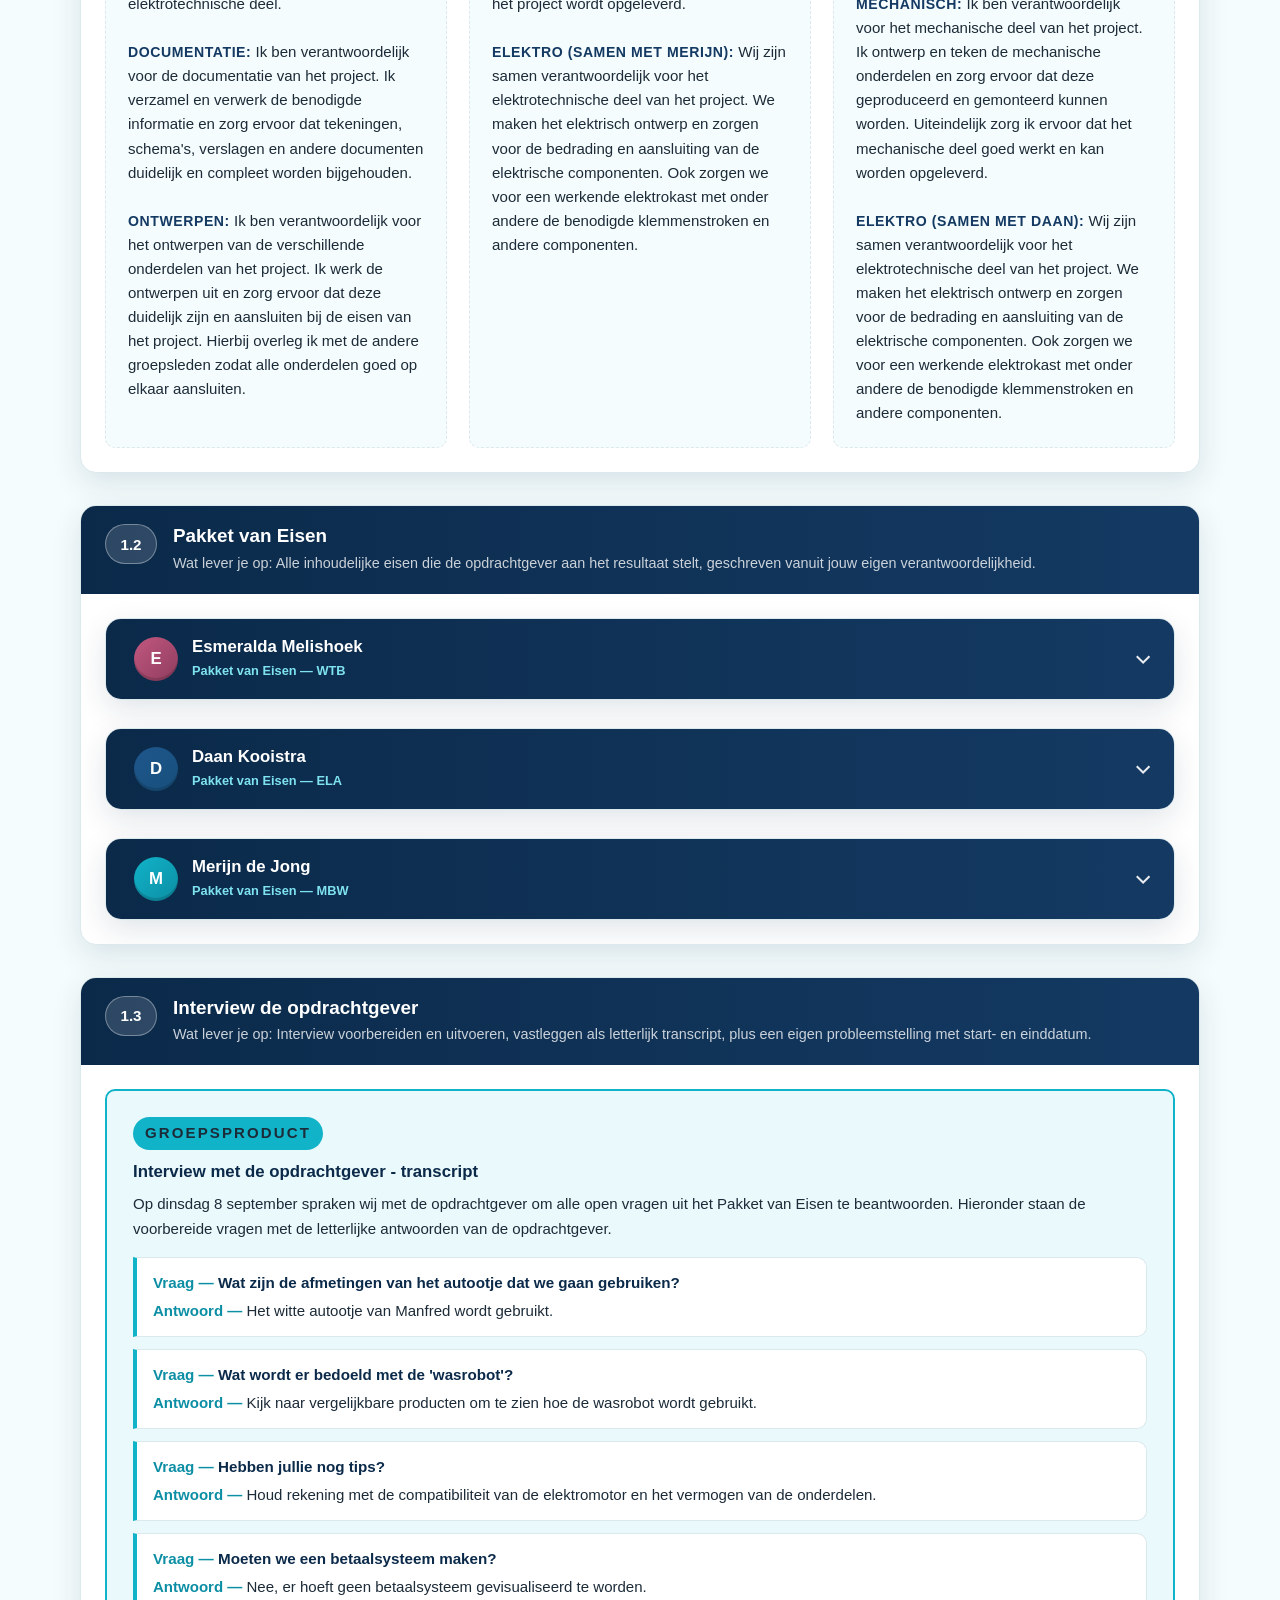
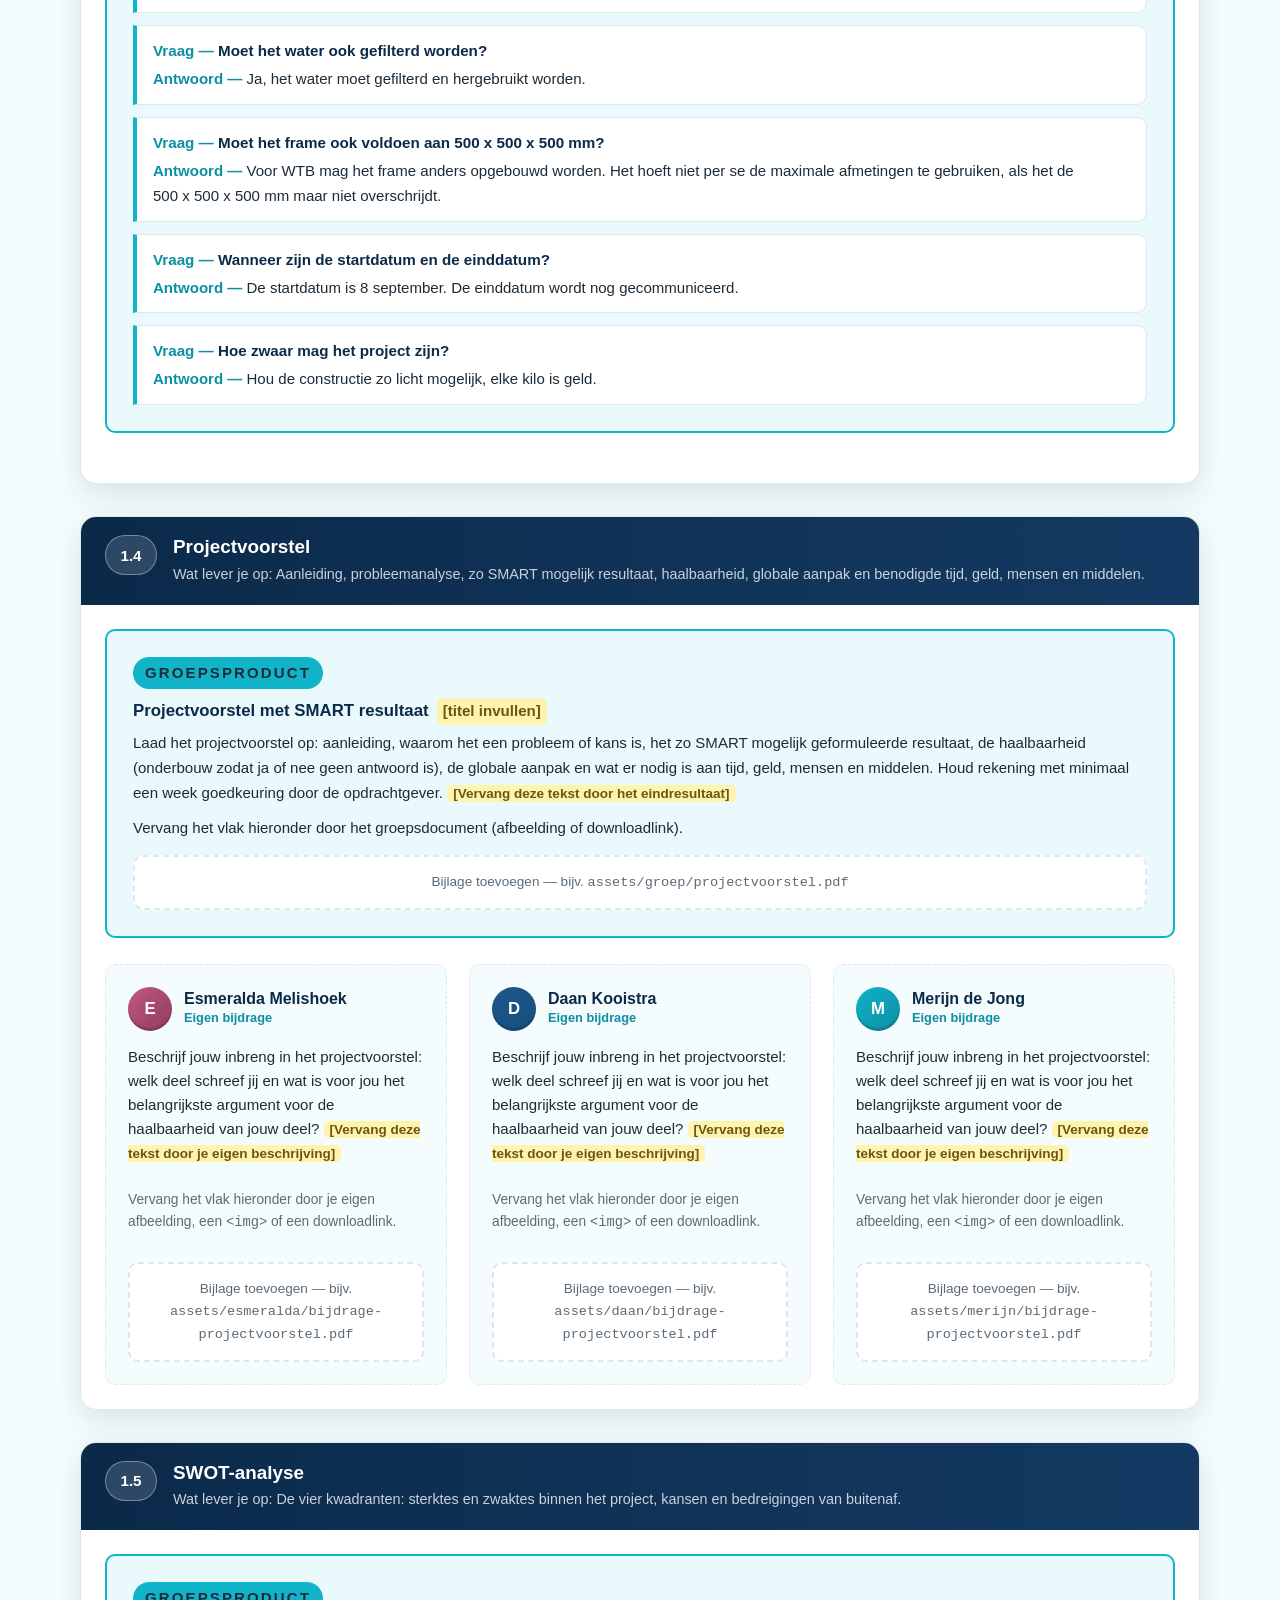
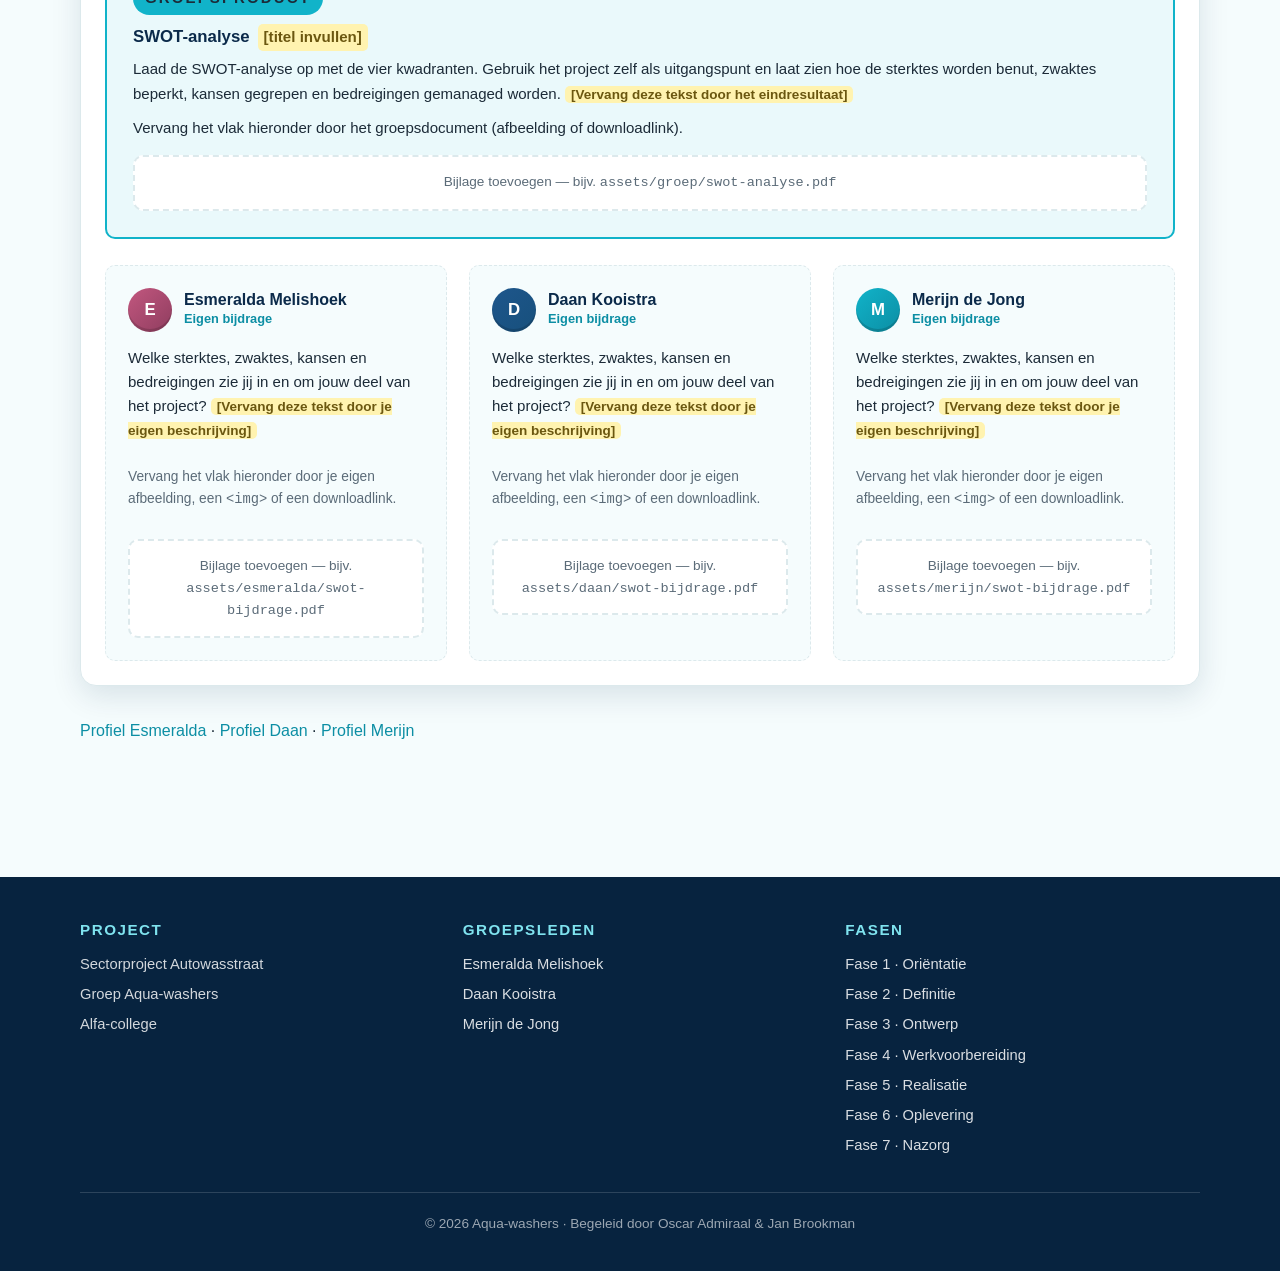
==== commit 4acfab56: "dark mode test 1" ====
--- a/fase-1.html
+++ b/fase-1.html
@@ -5,6 +5,7 @@
   <meta name="viewport" content="width=device-width, initial-scale=1.0">
   <title>Fase 1 - Oriëntatiefase | Aqua-washers</title>
   <link rel="stylesheet" href="css/style.css">
+  <script>try{document.documentElement.dataset.theme=localStorage.getItem("thema")||"light"}catch(e){}</script>
 </head>
 <body>
 
@@ -20,6 +21,15 @@
       </a>
       <button class="nav-toggle" aria-label="Menu openen" aria-expanded="false" aria-controls="site-nav">
         <span></span><span></span><span></span>
+      </button>
+      <button class="dark-toggle" type="button" aria-label="Donkere modus aan of uit zetten" title="Donkere modus aan/uit">
+        <svg class="ico-maan" width="20" height="20" viewBox="0 0 24 24" fill="none" stroke="currentColor" stroke-width="2" stroke-linecap="round" stroke-linejoin="round" aria-hidden="true">
+          <path d="M21 12.79A9 9 0 1 1 11.21 3 7 7 0 0 0 21 12.79z"/>
+        </svg>
+        <svg class="ico-zon" width="20" height="20" viewBox="0 0 24 24" fill="none" stroke="currentColor" stroke-width="2" stroke-linecap="round" stroke-linejoin="round" aria-hidden="true">
+          <circle cx="12" cy="12" r="4"/>
+          <path d="M12 2v2M12 20v2M4.93 4.93l1.41 1.41M17.66 17.66l1.41 1.41M2 12h2M20 12h2M6.34 17.66l-1.41 1.41M19.07 4.93l-1.41 1.41"/>
+        </svg>
       </button>
       <nav class="site-nav" id="site-nav">
         <ul>
--- a/css/style.css
+++ b/css/style.css
@@ -152,6 +152,7 @@
   width: 44px;
   height: 44px;
   padding: 10px;
+  margin-left: auto;
   border: 1px solid var(--scheiding);
   border-radius: 10px;
   background: var(--wit);
@@ -177,6 +178,44 @@
 
 .nav-toggle.open span:nth-child(3) {
   transform: translateY(-7px) rotate(-45deg);
+}
+
+/* Dark-mode knop */
+.dark-toggle {
+  display: inline-grid;
+  place-items: center;
+  width: 42px;
+  height: 42px;
+  padding: 0;
+  margin-left: 8px;
+  border: 1px solid var(--scheiding);
+  border-radius: 50%;
+  background: var(--wit);
+  color: var(--blauw-700);
+  cursor: pointer;
+  transition: color 0.15s ease, border-color 0.15s ease, background 0.15s ease;
+}
+
+.dark-toggle:hover {
+  color: var(--blauw-900);
+  border-color: var(--aqua);
+  background: var(--schuim);
+}
+
+.dark-toggle svg {
+  display: block;
+}
+
+.dark-toggle .ico-zon {
+  display: none;
+}
+
+[data-theme="dark"] .dark-toggle .ico-maan {
+  display: none;
+}
+
+[data-theme="dark"] .dark-toggle .ico-zon {
+  display: block;
 }
 
 /* ==========================================================================
@@ -1349,4 +1388,66 @@
     gap: 2px;
     align-items: flex-start;
   }
+}
+
+/* ==========================================================================
+   Donkere modus
+   De blauwtinten worden lichter (zij dienen vooral als tekstkleur), maar de
+   elementen die ze als achtergrond gebruiken blijven donker (fixes hieronder).
+   ========================================================================== */
+
+[data-theme="dark"] {
+  --blauw-950: #04101d;
+  --blauw-900: #bcd6ec;
+  --blauw-700: #9cc0e0;
+  --blauw-500: #7fb4d8;
+  --aqua: #2fc4da;
+  --aqua-donker: #4fd4e8;
+  --aqua-light: #8fe8f2;
+  --schuim: #0d2035;
+  --schuim-licht: #081827;
+  --wit: #10263e;
+  --inkt: #dbe7f0;
+  --grijs: #9db2c2;
+  --scheiding: rgba(255, 255, 255, 0.14);
+  --markering: #5c4b0a;
+  --markering-tekst: #ffe9a3;
+  --schaduw: 0 12px 32px rgba(0, 0, 0, 0.45);
+}
+
+[data-theme="dark"] .site-header {
+  background: rgba(4, 16, 29, 0.92);
+}
+
+[data-theme="dark"] .hero {
+  background:
+    radial-gradient(circle at 85% 15%, rgba(127, 227, 239, 0.25), transparent 42%),
+    linear-gradient(160deg, #04101d 0%, #0b2a4a 55%, #143a63 100%);
+}
+
+[data-theme="dark"] .page-hero {
+  background:
+    radial-gradient(circle at 90% 10%, rgba(127, 227, 239, 0.25), transparent 45%),
+    linear-gradient(150deg, #04101d, #0b2a4a);
+}
+
+[data-theme="dark"] .onderdeel-kop,
+[data-theme="dark"] .eisenblok > summary,
+[data-theme="dark"] .scholier-blok > header {
+  background: linear-gradient(90deg, #0b2a4a, #143a63);
+}
+
+[data-theme="dark"] .groepsproduct th,
+[data-theme="dark"] .site-nav a.is-actief,
+[data-theme="dark"] .tijdlijn .punt {
+  background: #143a63;
+}
+
+[data-theme="dark"] .tijdlijn::before {
+  background: linear-gradient(var(--aqua), #1e568c);
+}
+
+[data-theme="dark"] .inhoud-fase a:hover {
+  background: var(--aqua);
+  color: #04101d;
 }
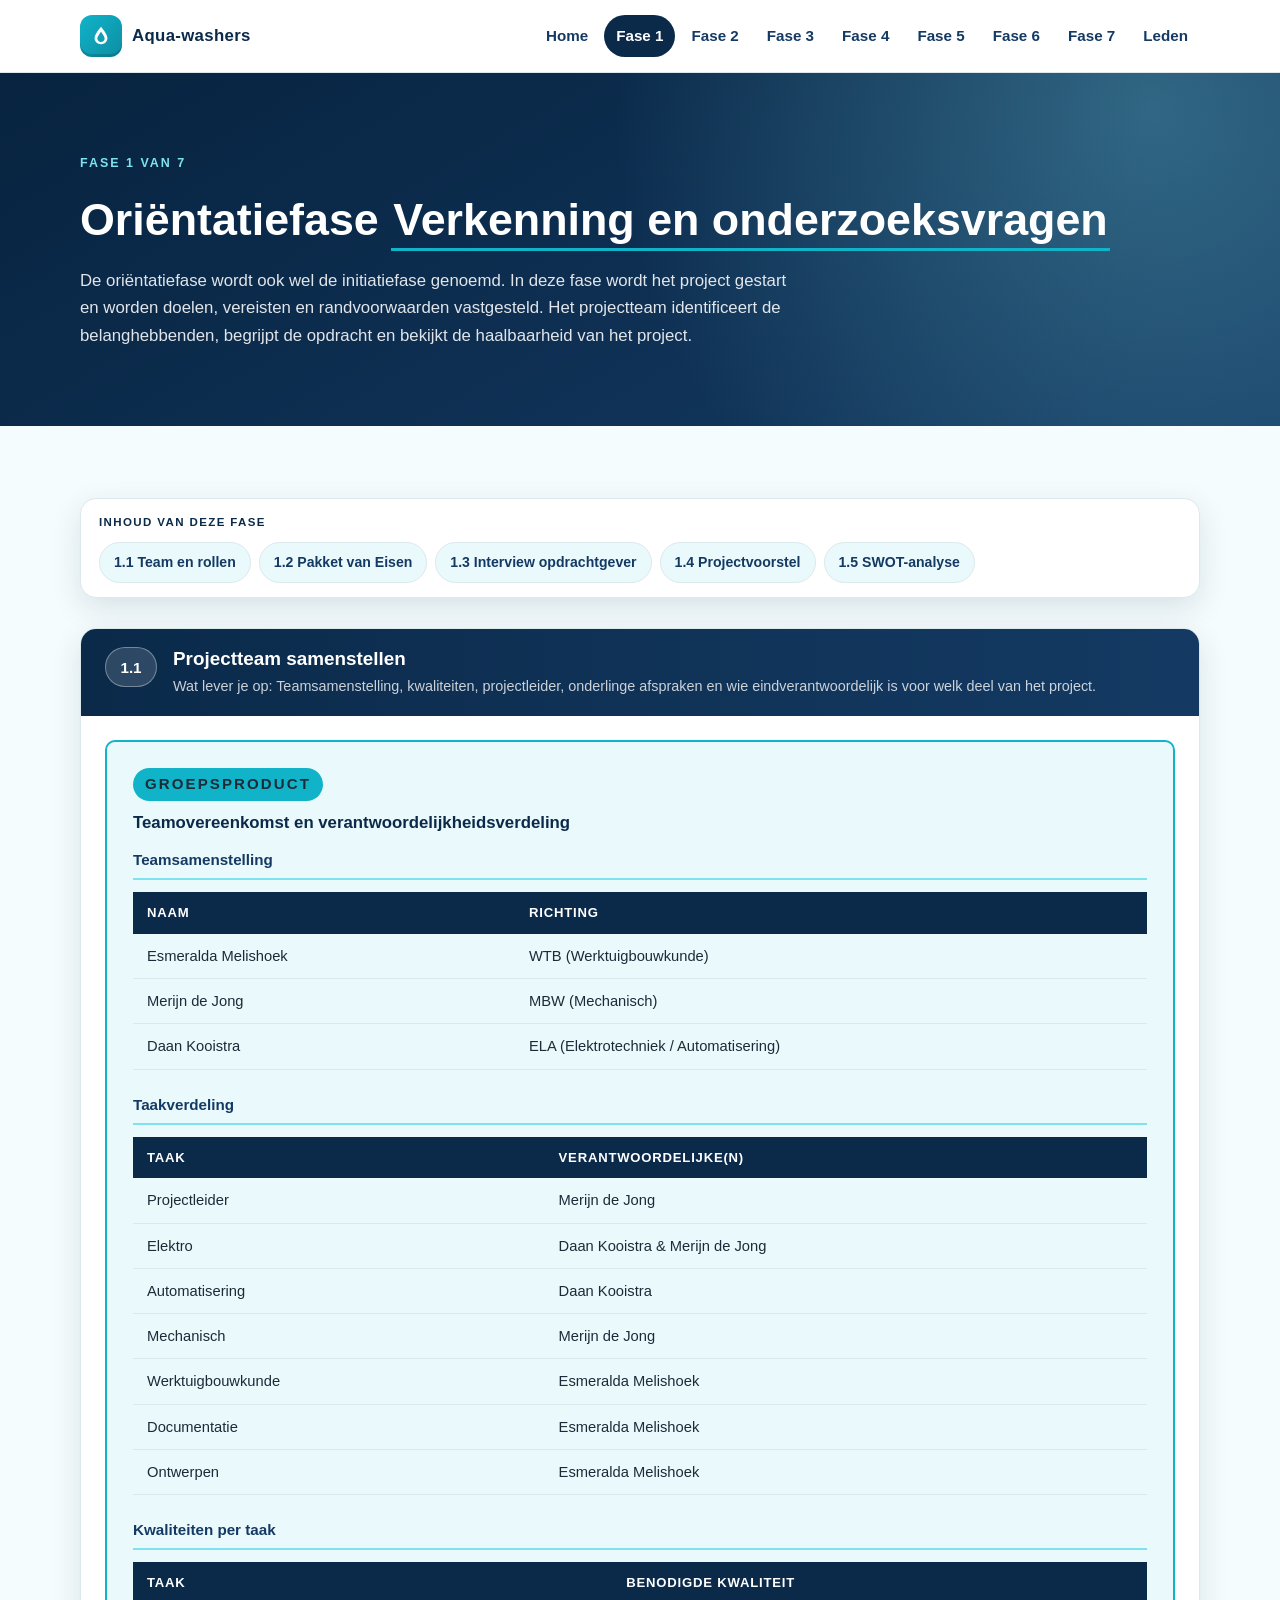
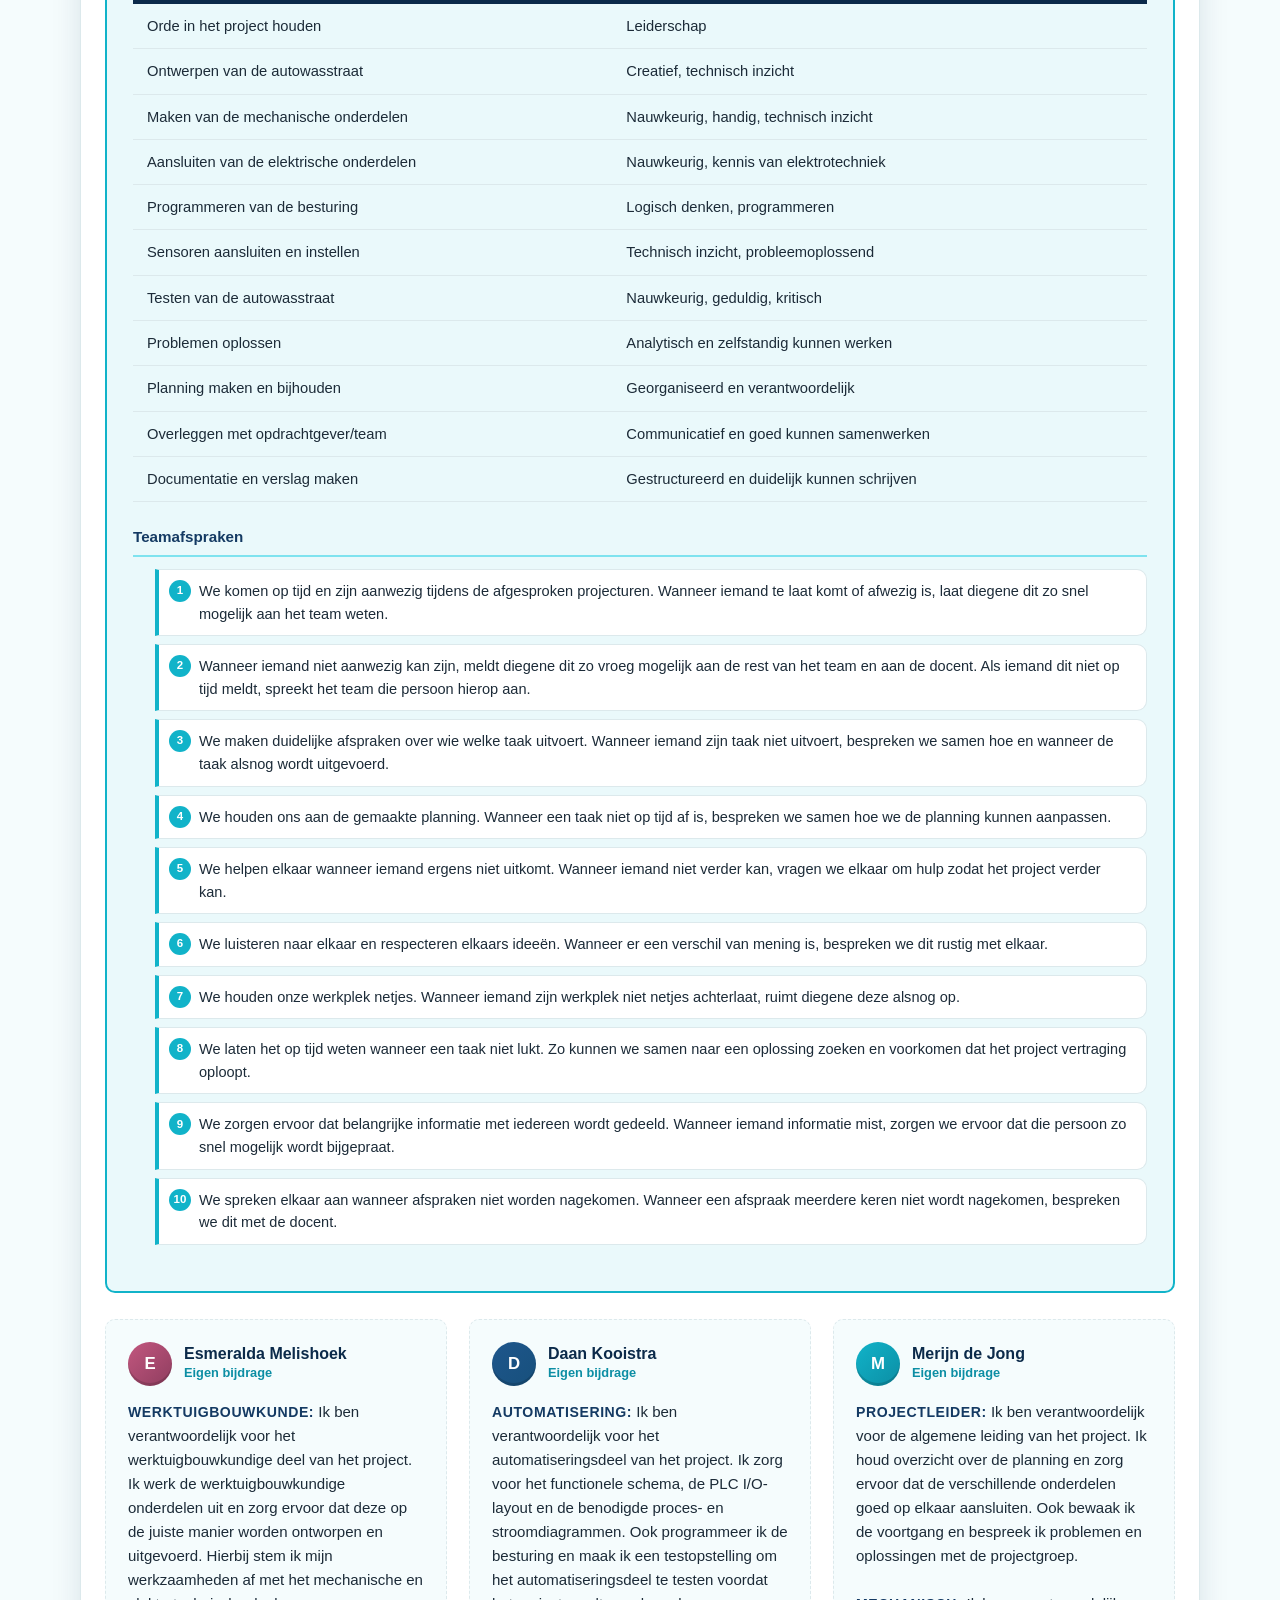
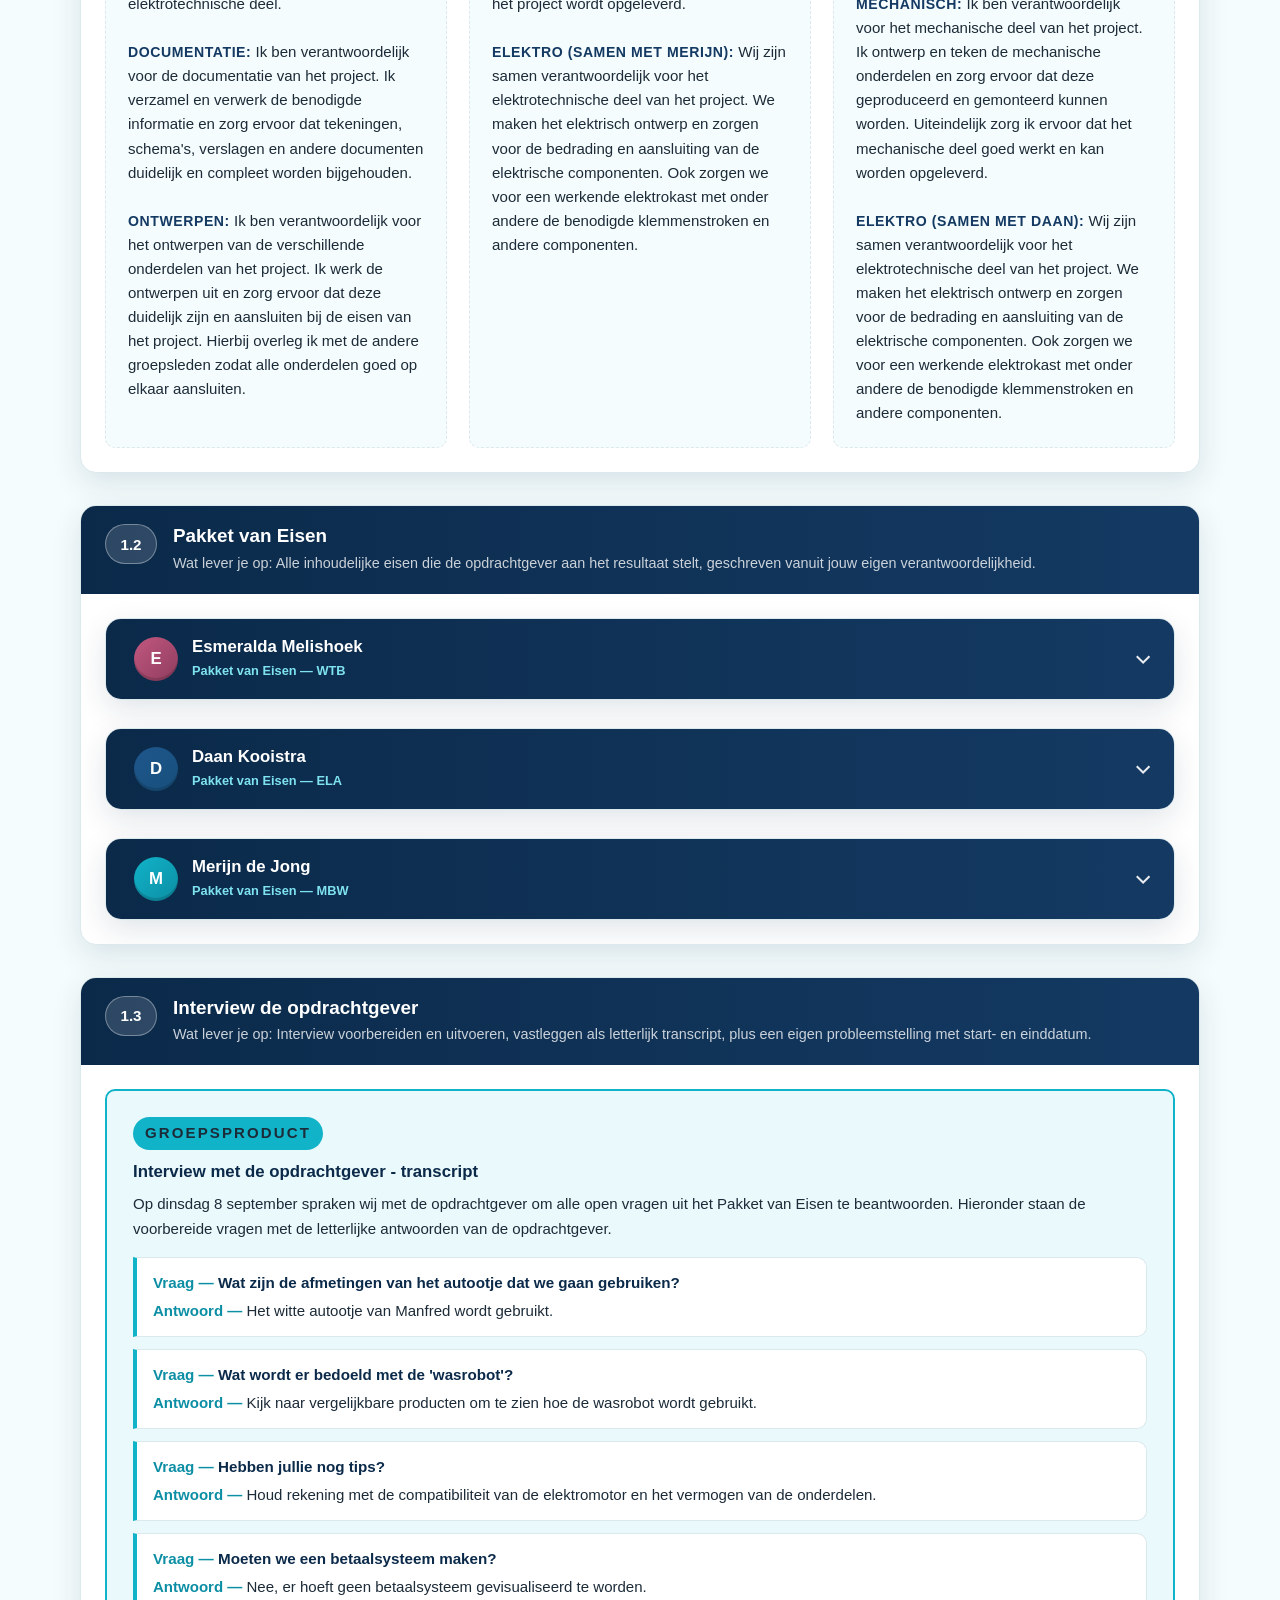
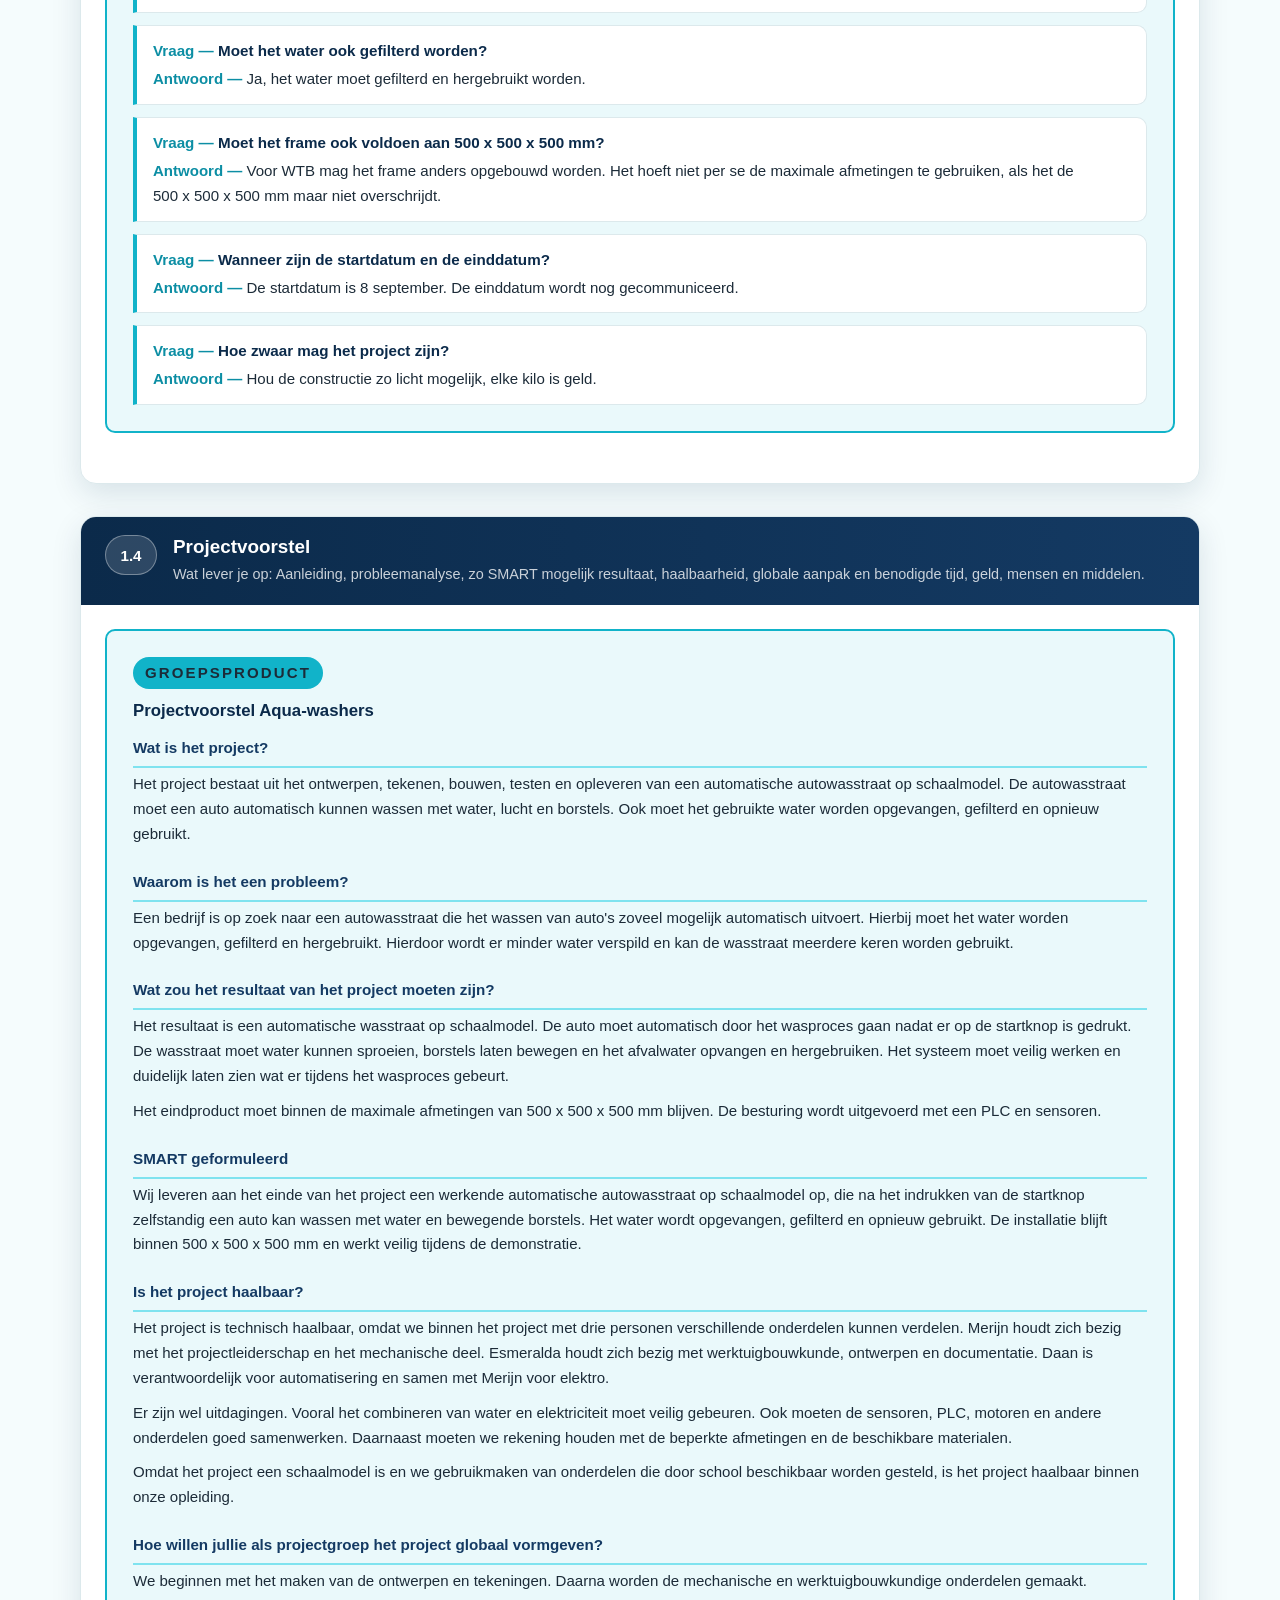
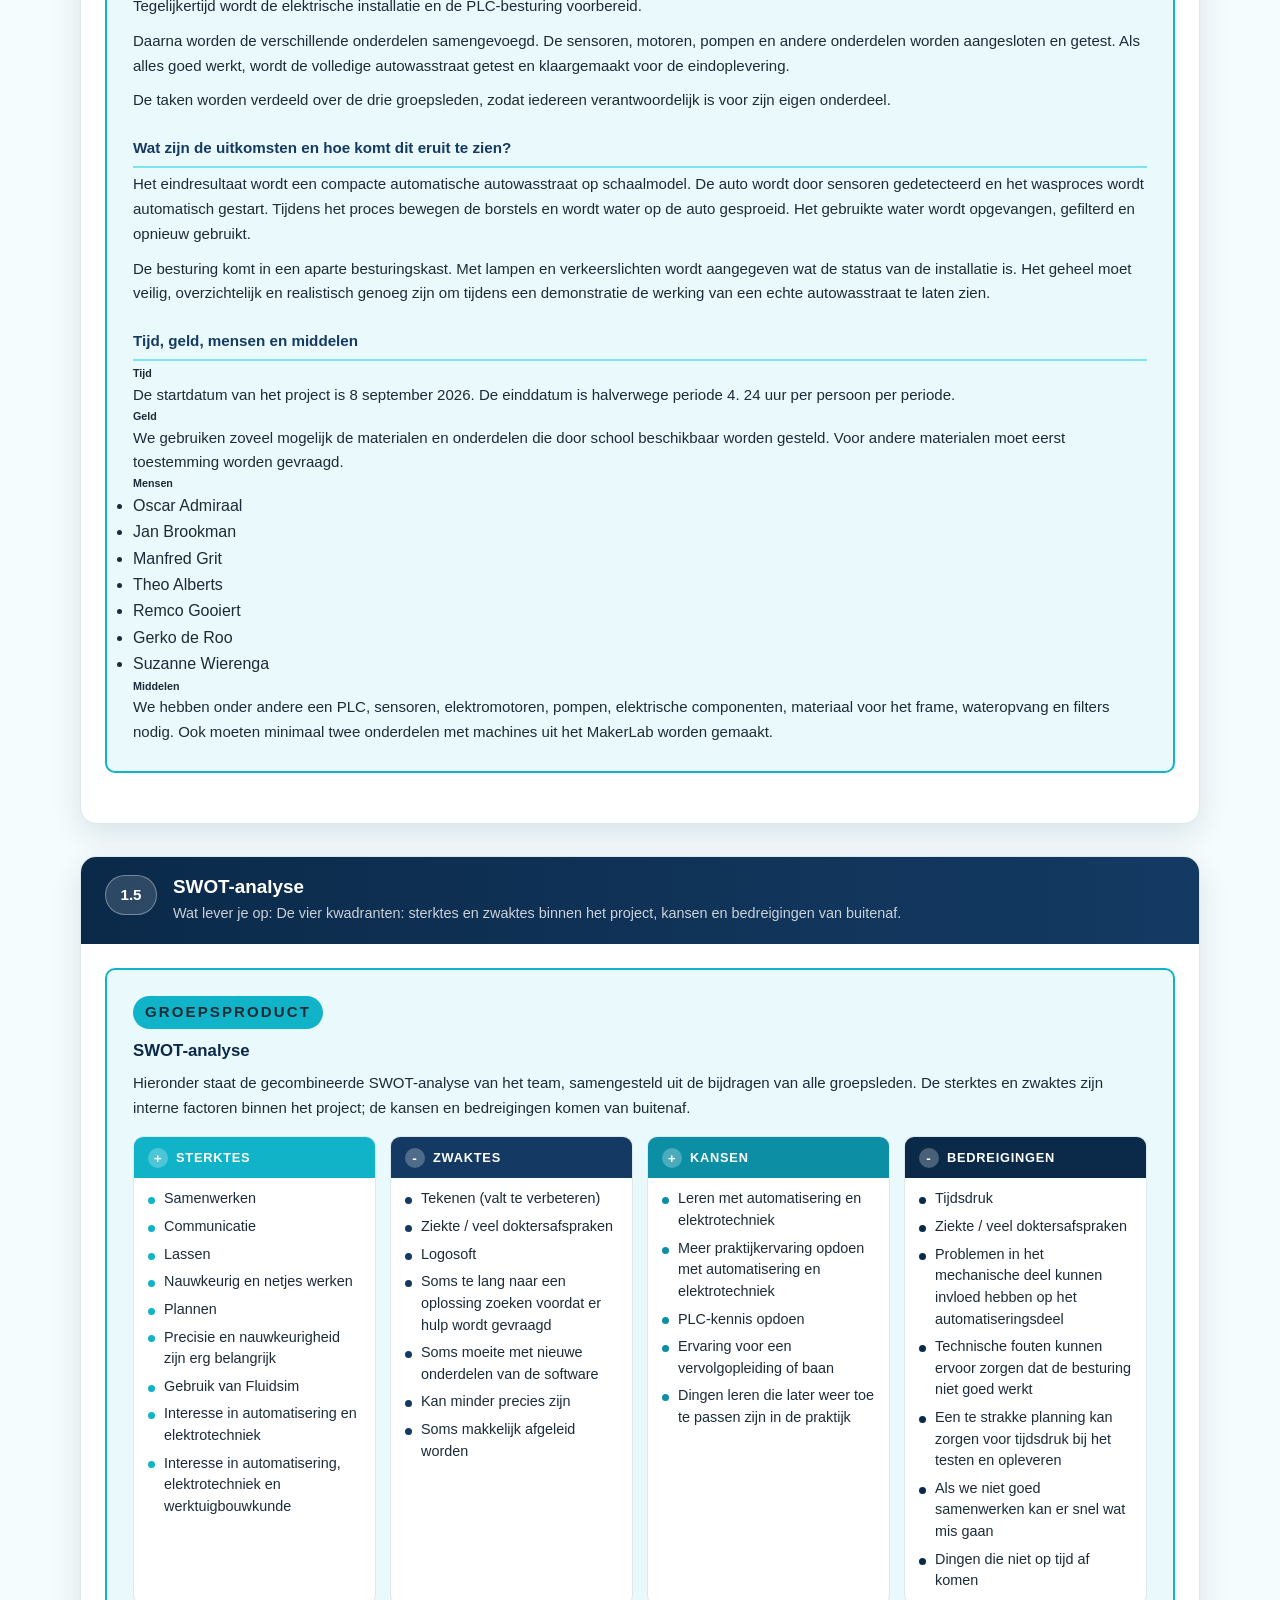
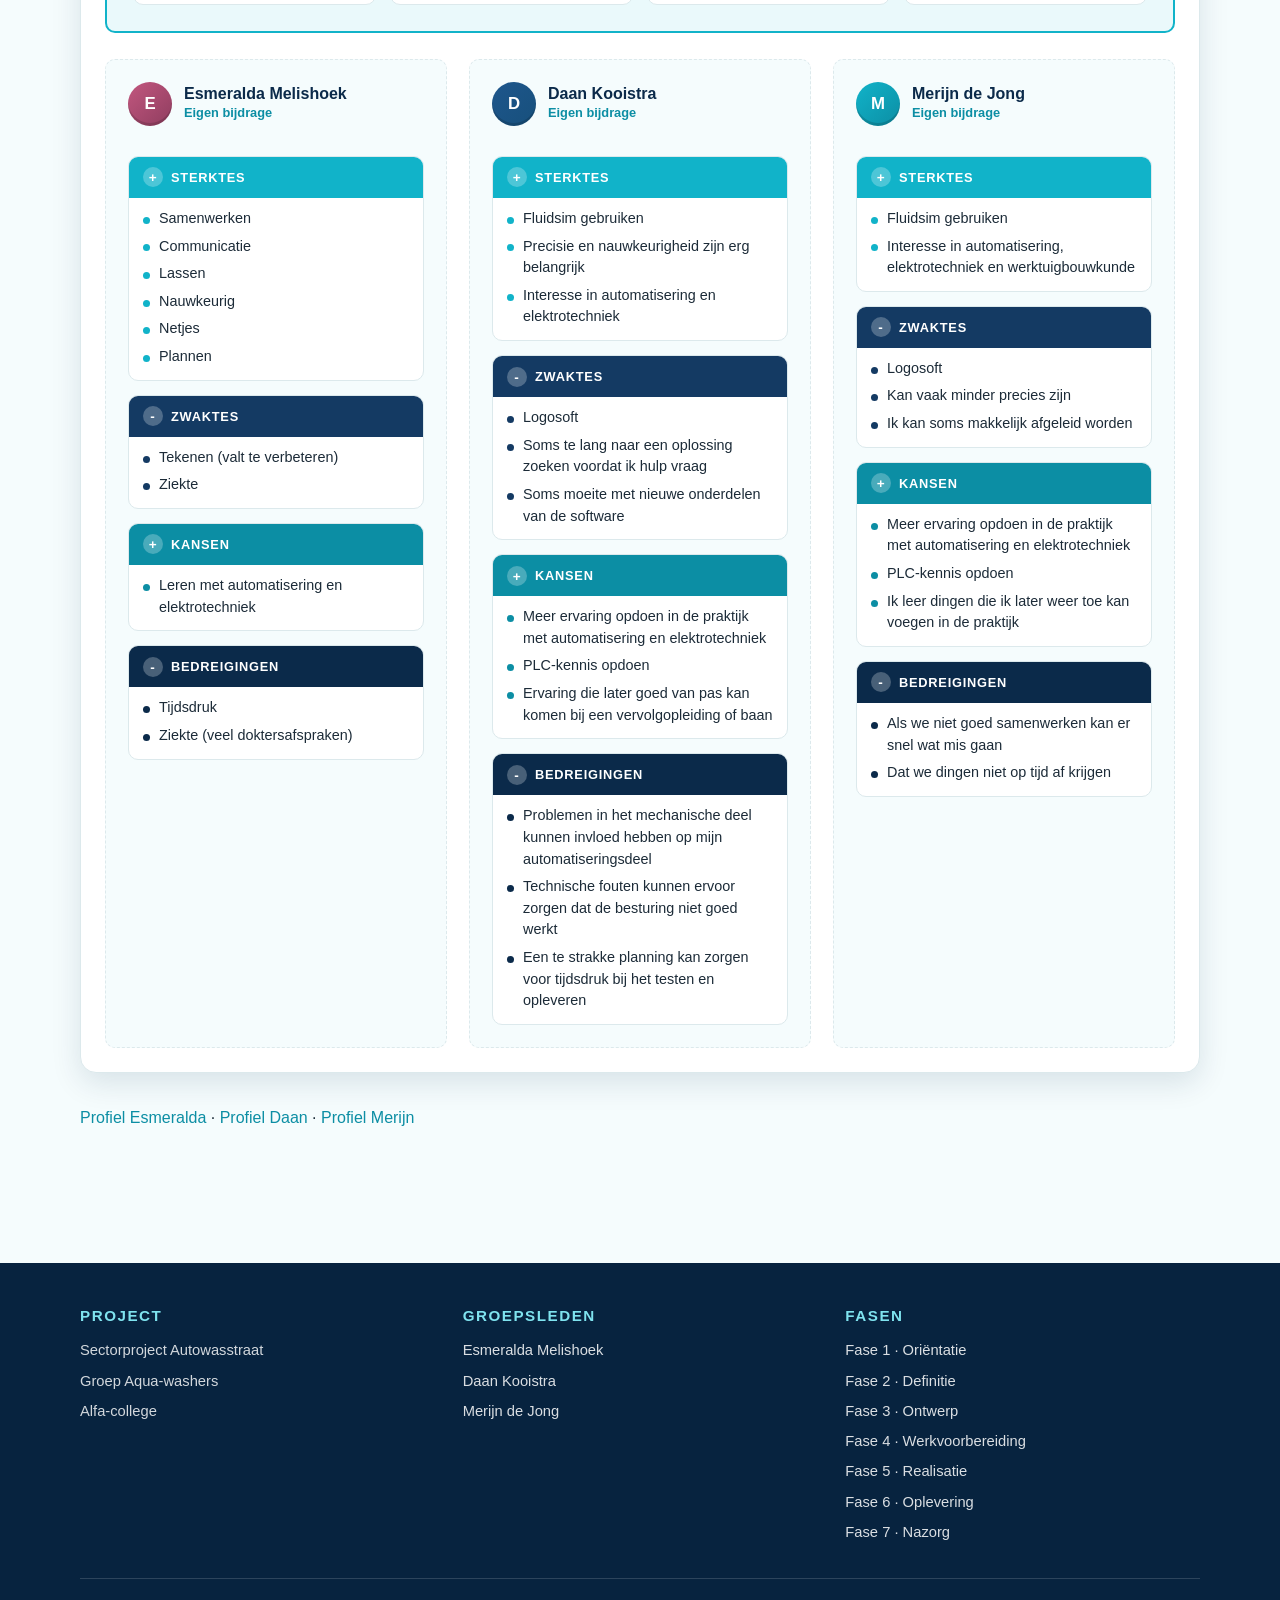
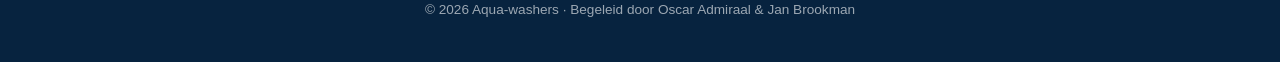
==== commit 88fc69b3: "1.4 & 1.5 toegevoegd" ====
--- a/fase-1.html
+++ b/fase-1.html
@@ -5,7 +5,6 @@
   <meta name="viewport" content="width=device-width, initial-scale=1.0">
   <title>Fase 1 - Oriëntatiefase | Aqua-washers</title>
   <link rel="stylesheet" href="css/style.css">
-  <script>try{document.documentElement.dataset.theme=localStorage.getItem("thema")||"light"}catch(e){}</script>
 </head>
 <body>
 
@@ -21,15 +20,6 @@
       </a>
       <button class="nav-toggle" aria-label="Menu openen" aria-expanded="false" aria-controls="site-nav">
         <span></span><span></span><span></span>
-      </button>
-      <button class="dark-toggle" type="button" aria-label="Donkere modus aan of uit zetten" title="Donkere modus aan/uit">
-        <svg class="ico-maan" width="20" height="20" viewBox="0 0 24 24" fill="none" stroke="currentColor" stroke-width="2" stroke-linecap="round" stroke-linejoin="round" aria-hidden="true">
-          <path d="M21 12.79A9 9 0 1 1 11.21 3 7 7 0 0 0 21 12.79z"/>
-        </svg>
-        <svg class="ico-zon" width="20" height="20" viewBox="0 0 24 24" fill="none" stroke="currentColor" stroke-width="2" stroke-linecap="round" stroke-linejoin="round" aria-hidden="true">
-          <circle cx="12" cy="12" r="4"/>
-          <path d="M12 2v2M12 20v2M4.93 4.93l1.41 1.41M17.66 17.66l1.41 1.41M2 12h2M20 12h2M6.34 17.66l-1.41 1.41M19.07 4.93l-1.41 1.41"/>
-        </svg>
       </button>
       <nav class="site-nav" id="site-nav">
         <ul>
@@ -466,53 +456,57 @@
   <div class="onderdeel-body">
 <div class="groepsproduct">
   <p class="groeps-tag">Groepsproduct</p>
-  <h4>Projectvoorstel met SMART resultaat <span class="ph">[titel invullen]</span></h4>
-  <p>Laad het projectvoorstel op: aanleiding, waarom het een probleem of kans is, het zo SMART mogelijk geformuleerde resultaat, de haalbaarheid (onderbouw zodat ja of nee geen antwoord is), de globale aanpak en wat er nodig is aan tijd, geld, mensen en middelen. Houd rekening met minimaal een week goedkeuring door de opdrachtgever. <span class="ph">[Vervang deze tekst door het eindresultaat]</span></p>
-  <p class="maakletwat">Vervang het vlak hieronder door het groepsdocument (afbeelding of downloadlink).</p>
-  <div class="media-slot"><p>Bijlage toevoegen &mdash; bijv. <code>assets/groep/projectvoorstel.pdf</code></p></div>
+  <h4>Projectvoorstel Aqua-washers</h4>
+
+  <h5>Wat is het project?</h5>
+  <p>Het project bestaat uit het ontwerpen, tekenen, bouwen, testen en opleveren van een automatische autowasstraat op schaalmodel. De autowasstraat moet een auto automatisch kunnen wassen met water, lucht en borstels. Ook moet het gebruikte water worden opgevangen, gefilterd en opnieuw gebruikt.</p>
+
+  <h5>Waarom is het een probleem?</h5>
+  <p>Een bedrijf is op zoek naar een autowasstraat die het wassen van auto's zoveel mogelijk automatisch uitvoert. Hierbij moet het water worden opgevangen, gefilterd en hergebruikt. Hierdoor wordt er minder water verspild en kan de wasstraat meerdere keren worden gebruikt.</p>
+
+  <h5>Wat zou het resultaat van het project moeten zijn?</h5>
+  <p>Het resultaat is een automatische wasstraat op schaalmodel. De auto moet automatisch door het wasproces gaan nadat er op de startknop is gedrukt. De wasstraat moet water kunnen sproeien, borstels laten bewegen en het afvalwater opvangen en hergebruiken. Het systeem moet veilig werken en duidelijk laten zien wat er tijdens het wasproces gebeurt.</p>
+  <p>Het eindproduct moet binnen de maximale afmetingen van 500&nbsp;x&nbsp;500&nbsp;x&nbsp;500&nbsp;mm blijven. De besturing wordt uitgevoerd met een PLC en sensoren.</p>
+
+  <h5>SMART geformuleerd</h5>
+  <p>Wij leveren aan het einde van het project een werkende automatische autowasstraat op schaalmodel op, die na het indrukken van de startknop zelfstandig een auto kan wassen met water en bewegende borstels. Het water wordt opgevangen, gefilterd en opnieuw gebruikt. De installatie blijft binnen 500&nbsp;x&nbsp;500&nbsp;x&nbsp;500&nbsp;mm en werkt veilig tijdens de demonstratie.</p>
+
+  <h5>Is het project haalbaar?</h5>
+  <p>Het project is technisch haalbaar, omdat we binnen het project met drie personen verschillende onderdelen kunnen verdelen. Merijn houdt zich bezig met het projectleiderschap en het mechanische deel. Esmeralda houdt zich bezig met werktuigbouwkunde, ontwerpen en documentatie. Daan is verantwoordelijk voor automatisering en samen met Merijn voor elektro.</p>
+  <p>Er zijn wel uitdagingen. Vooral het combineren van water en elektriciteit moet veilig gebeuren. Ook moeten de sensoren, PLC, motoren en andere onderdelen goed samenwerken. Daarnaast moeten we rekening houden met de beperkte afmetingen en de beschikbare materialen.</p>
+  <p>Omdat het project een schaalmodel is en we gebruikmaken van onderdelen die door school beschikbaar worden gesteld, is het project haalbaar binnen onze opleiding.</p>
+
+  <h5>Hoe willen jullie als projectgroep het project globaal vormgeven?</h5>
+  <p>We beginnen met het maken van de ontwerpen en tekeningen. Daarna worden de mechanische en werktuigbouwkundige onderdelen gemaakt. Tegelijkertijd wordt de elektrische installatie en de PLC-besturing voorbereid.</p>
+  <p>Daarna worden de verschillende onderdelen samengevoegd. De sensoren, motoren, pompen en andere onderdelen worden aangesloten en getest. Als alles goed werkt, wordt de volledige autowasstraat getest en klaargemaakt voor de eindoplevering.</p>
+  <p>De taken worden verdeeld over de drie groepsleden, zodat iedereen verantwoordelijk is voor zijn eigen onderdeel.</p>
+
+  <h5>Wat zijn de uitkomsten en hoe komt dit eruit te zien?</h5>
+  <p>Het eindresultaat wordt een compacte automatische autowasstraat op schaalmodel. De auto wordt door sensoren gedetecteerd en het wasproces wordt automatisch gestart. Tijdens het proces bewegen de borstels en wordt water op de auto gesproeid. Het gebruikte water wordt opgevangen, gefilterd en opnieuw gebruikt.</p>
+  <p>De besturing komt in een aparte besturingskast. Met lampen en verkeerslichten wordt aangegeven wat de status van de installatie is. Het geheel moet veilig, overzichtelijk en realistisch genoeg zijn om tijdens een demonstratie de werking van een echte autowasstraat te laten zien.</p>
+
+  <h5>Tijd, geld, mensen en middelen</h5>
+
+  <h6>Tijd</h6>
+  <p>De startdatum van het project is 8 september 2026. De einddatum is halverwege periode 4. 24 uur per persoon per periode.</p>
+
+  <h6>Geld</h6>
+  <p>We gebruiken zoveel mogelijk de materialen en onderdelen die door school beschikbaar worden gesteld. Voor andere materialen moet eerst toestemming worden gevraagd.</p>
+
+  <h6>Mensen</h6>
+  <ul>
+    <li>Oscar Admiraal</li>
+    <li>Jan Brookman</li>
+    <li>Manfred Grit</li>
+    <li>Theo Alberts</li>
+    <li>Remco Gooiert</li>
+    <li>Gerko de Roo</li>
+    <li>Suzanne Wierenga</li>
+  </ul>
+
+  <h6>Middelen</h6>
+  <p>We hebben onder andere een PLC, sensoren, elektromotoren, pompen, elektrische componenten, materiaal voor het frame, wateropvang en filters nodig. Ook moeten minimaal twee onderdelen met machines uit het MakerLab worden gemaakt.</p>
 </div>
-        <div class="studenten-grid">
-      <!-- VUL IN: Fase 1 - 1.4 - ESMERALDA -->
-<article class="studentkaart">
-  <header>
-    <span class="avatar-klein esi" aria-hidden="true">E</span>
-    <div>
-      <h5>Esmeralda Melishoek</h5>
-      <p class="kaart-label">Eigen bijdrage</p>
-    </div>
-  </header>
-  <p>Beschrijf jouw inbreng in het projectvoorstel: welk deel schreef jij en wat is voor jou het belangrijkste argument voor de haalbaarheid van jouw deel? <span class="ph">[Vervang deze tekst door je eigen beschrijving]</span></p>
-  <p class="maakletwat">Vervang het vlak hieronder door je eigen afbeelding, een <code>&lt;img&gt;</code> of een downloadlink.</p>
-  <div class="media-slot"><p>Bijlage toevoegen &mdash; bijv. <code>assets/esmeralda/bijdrage-projectvoorstel.pdf</code></p></div>
-</article>
-    <!-- VUL IN: Fase 1 - 1.4 - DAAN -->
-<article class="studentkaart">
-  <header>
-    <span class="avatar-klein daan" aria-hidden="true">D</span>
-    <div>
-      <h5>Daan Kooistra</h5>
-      <p class="kaart-label">Eigen bijdrage</p>
-    </div>
-  </header>
-  <p>Beschrijf jouw inbreng in het projectvoorstel: welk deel schreef jij en wat is voor jou het belangrijkste argument voor de haalbaarheid van jouw deel? <span class="ph">[Vervang deze tekst door je eigen beschrijving]</span></p>
-  <p class="maakletwat">Vervang het vlak hieronder door je eigen afbeelding, een <code>&lt;img&gt;</code> of een downloadlink.</p>
-  <div class="media-slot"><p>Bijlage toevoegen &mdash; bijv. <code>assets/daan/bijdrage-projectvoorstel.pdf</code></p></div>
-</article>
-    <!-- VUL IN: Fase 1 - 1.4 - MERIJN -->
-<article class="studentkaart">
-  <header>
-    <span class="avatar-klein men" aria-hidden="true">M</span>
-    <div>
-      <h5>Merijn de Jong</h5>
-      <p class="kaart-label">Eigen bijdrage</p>
-    </div>
-  </header>
-  <p>Beschrijf jouw inbreng in het projectvoorstel: welk deel schreef jij en wat is voor jou het belangrijkste argument voor de haalbaarheid van jouw deel? <span class="ph">[Vervang deze tekst door je eigen beschrijving]</span></p>
-  <p class="maakletwat">Vervang het vlak hieronder door je eigen afbeelding, een <code>&lt;img&gt;</code> of een downloadlink.</p>
-  <div class="media-slot"><p>Bijlage toevoegen &mdash; bijv. <code>assets/merijn/bijdrage-projectvoorstel.pdf</code></p></div>
-</article>
-    
-    </div>
   </div>
 </section>
       <!-- ======================== 1.5 SWOT-analyse ======================== -->
@@ -527,10 +521,58 @@
   <div class="onderdeel-body">
 <div class="groepsproduct">
   <p class="groeps-tag">Groepsproduct</p>
-  <h4>SWOT-analyse <span class="ph">[titel invullen]</span></h4>
-  <p>Laad de SWOT-analyse op met de vier kwadranten. Gebruik het project zelf als uitgangspunt en laat zien hoe de sterktes worden benut, zwaktes beperkt, kansen gegrepen en bedreigingen gemanaged worden. <span class="ph">[Vervang deze tekst door het eindresultaat]</span></p>
-  <p class="maakletwat">Vervang het vlak hieronder door het groepsdocument (afbeelding of downloadlink).</p>
-  <div class="media-slot"><p>Bijlage toevoegen &mdash; bijv. <code>assets/groep/swot-analyse.pdf</code></p></div>
+  <h4>SWOT-analyse</h4>
+  <p>Hieronder staat de gecombineerde SWOT-analyse van het team, samengesteld uit de bijdragen van alle groepsleden. De sterktes en zwaktes zijn interne factoren binnen het project; de kansen en bedreigingen komen van buitenaf.</p>
+  <div class="swot-grid">
+    <div class="swot-kwadrant swot-kwadrant--sterkte">
+      <div class="swot-kop" data-teken="+">Sterktes</div>
+      <ul>
+        <li>Samenwerken</li>
+        <li>Communicatie</li>
+        <li>Lassen</li>
+        <li>Nauwkeurig en netjes werken</li>
+        <li>Plannen</li>
+        <li>Precisie en nauwkeurigheid zijn erg belangrijk</li>
+        <li>Gebruik van Fluidsim</li>
+        <li>Interesse in automatisering en elektrotechniek</li>
+        <li>Interesse in automatisering, elektrotechniek en werktuigbouwkunde</li>
+      </ul>
+    </div>
+    <div class="swot-kwadrant swot-kwadrant--zwakte">
+      <div class="swot-kop" data-teken="-">Zwaktes</div>
+      <ul>
+        <li>Tekenen (valt te verbeteren)</li>
+        <li>Ziekte / veel doktersafspraken</li>
+        <li>Logosoft</li>
+        <li>Soms te lang naar een oplossing zoeken voordat er hulp wordt gevraagd</li>
+        <li>Soms moeite met nieuwe onderdelen van de software</li>
+        <li>Kan minder precies zijn</li>
+        <li>Soms makkelijk afgeleid worden</li>
+      </ul>
+    </div>
+    <div class="swot-kwadrant swot-kwadrant--kans">
+      <div class="swot-kop" data-teken="+">Kansen</div>
+      <ul>
+        <li>Leren met automatisering en elektrotechniek</li>
+        <li>Meer praktijkervaring opdoen met automatisering en elektrotechniek</li>
+        <li>PLC-kennis opdoen</li>
+        <li>Ervaring voor een vervolgopleiding of baan</li>
+        <li>Dingen leren die later weer toe te passen zijn in de praktijk</li>
+      </ul>
+    </div>
+    <div class="swot-kwadrant swot-kwadrant--bedreiging">
+      <div class="swot-kop" data-teken="-">Bedreigingen</div>
+      <ul>
+        <li>Tijdsdruk</li>
+        <li>Ziekte / veel doktersafspraken</li>
+        <li>Problemen in het mechanische deel kunnen invloed hebben op het automatiseringsdeel</li>
+        <li>Technische fouten kunnen ervoor zorgen dat de besturing niet goed werkt</li>
+        <li>Een te strakke planning kan zorgen voor tijdsdruk bij het testen en opleveren</li>
+        <li>Als we niet goed samenwerken kan er snel wat mis gaan</li>
+        <li>Dingen die niet op tijd af komen</li>
+      </ul>
+    </div>
+  </div>
 </div>
         <div class="studenten-grid">
       <!-- VUL IN: Fase 1 - 1.5 - ESMERALDA -->
@@ -542,9 +584,39 @@
       <p class="kaart-label">Eigen bijdrage</p>
     </div>
   </header>
-  <p>Welke sterktes, zwaktes, kansen en bedreigingen zie jij in en om jouw deel van het project? <span class="ph">[Vervang deze tekst door je eigen beschrijving]</span></p>
-  <p class="maakletwat">Vervang het vlak hieronder door je eigen afbeelding, een <code>&lt;img&gt;</code> of een downloadlink.</p>
-  <div class="media-slot"><p>Bijlage toevoegen &mdash; bijv. <code>assets/esmeralda/swot-bijdrage.pdf</code></p></div>
+  <div class="swot-grid">
+    <div class="swot-kwadrant swot-kwadrant--sterkte">
+      <div class="swot-kop" data-teken="+">Sterktes</div>
+      <ul>
+        <li>Samenwerken</li>
+        <li>Communicatie</li>
+        <li>Lassen</li>
+        <li>Nauwkeurig</li>
+        <li>Netjes</li>
+        <li>Plannen</li>
+      </ul>
+    </div>
+    <div class="swot-kwadrant swot-kwadrant--zwakte">
+      <div class="swot-kop" data-teken="-">Zwaktes</div>
+      <ul>
+        <li>Tekenen (valt te verbeteren)</li>
+        <li>Ziekte</li>
+      </ul>
+    </div>
+    <div class="swot-kwadrant swot-kwadrant--kans">
+      <div class="swot-kop" data-teken="+">Kansen</div>
+      <ul>
+        <li>Leren met automatisering en elektrotechniek</li>
+      </ul>
+    </div>
+    <div class="swot-kwadrant swot-kwadrant--bedreiging">
+      <div class="swot-kop" data-teken="-">Bedreigingen</div>
+      <ul>
+        <li>Tijdsdruk</li>
+        <li>Ziekte (veel doktersafspraken)</li>
+      </ul>
+    </div>
+  </div>
 </article>
     <!-- VUL IN: Fase 1 - 1.5 - DAAN -->
 <article class="studentkaart">
@@ -555,9 +627,40 @@
       <p class="kaart-label">Eigen bijdrage</p>
     </div>
   </header>
-  <p>Welke sterktes, zwaktes, kansen en bedreigingen zie jij in en om jouw deel van het project? <span class="ph">[Vervang deze tekst door je eigen beschrijving]</span></p>
-  <p class="maakletwat">Vervang het vlak hieronder door je eigen afbeelding, een <code>&lt;img&gt;</code> of een downloadlink.</p>
-  <div class="media-slot"><p>Bijlage toevoegen &mdash; bijv. <code>assets/daan/swot-bijdrage.pdf</code></p></div>
+  <div class="swot-grid">
+    <div class="swot-kwadrant swot-kwadrant--sterkte">
+      <div class="swot-kop" data-teken="+">Sterktes</div>
+      <ul>
+        <li>Fluidsim gebruiken</li>
+        <li>Precisie en nauwkeurigheid zijn erg belangrijk</li>
+        <li>Interesse in automatisering en elektrotechniek</li>
+      </ul>
+    </div>
+    <div class="swot-kwadrant swot-kwadrant--zwakte">
+      <div class="swot-kop" data-teken="-">Zwaktes</div>
+      <ul>
+        <li>Logosoft</li>
+        <li>Soms te lang naar een oplossing zoeken voordat ik hulp vraag</li>
+        <li>Soms moeite met nieuwe onderdelen van de software</li>
+      </ul>
+    </div>
+    <div class="swot-kwadrant swot-kwadrant--kans">
+      <div class="swot-kop" data-teken="+">Kansen</div>
+      <ul>
+        <li>Meer ervaring opdoen in de praktijk met automatisering en elektrotechniek</li>
+        <li>PLC-kennis opdoen</li>
+        <li>Ervaring die later goed van pas kan komen bij een vervolgopleiding of baan</li>
+      </ul>
+    </div>
+    <div class="swot-kwadrant swot-kwadrant--bedreiging">
+      <div class="swot-kop" data-teken="-">Bedreigingen</div>
+      <ul>
+        <li>Problemen in het mechanische deel kunnen invloed hebben op mijn automatiseringsdeel</li>
+        <li>Technische fouten kunnen ervoor zorgen dat de besturing niet goed werkt</li>
+        <li>Een te strakke planning kan zorgen voor tijdsdruk bij het testen en opleveren</li>
+      </ul>
+    </div>
+  </div>
 </article>
     <!-- VUL IN: Fase 1 - 1.5 - MERIJN -->
 <article class="studentkaart">
@@ -568,9 +671,38 @@
       <p class="kaart-label">Eigen bijdrage</p>
     </div>
   </header>
-  <p>Welke sterktes, zwaktes, kansen en bedreigingen zie jij in en om jouw deel van het project? <span class="ph">[Vervang deze tekst door je eigen beschrijving]</span></p>
-  <p class="maakletwat">Vervang het vlak hieronder door je eigen afbeelding, een <code>&lt;img&gt;</code> of een downloadlink.</p>
-  <div class="media-slot"><p>Bijlage toevoegen &mdash; bijv. <code>assets/merijn/swot-bijdrage.pdf</code></p></div>
+  <div class="swot-grid">
+    <div class="swot-kwadrant swot-kwadrant--sterkte">
+      <div class="swot-kop" data-teken="+">Sterktes</div>
+      <ul>
+        <li>Fluidsim gebruiken</li>
+        <li>Interesse in automatisering, elektrotechniek en werktuigbouwkunde</li>
+      </ul>
+    </div>
+    <div class="swot-kwadrant swot-kwadrant--zwakte">
+      <div class="swot-kop" data-teken="-">Zwaktes</div>
+      <ul>
+        <li>Logosoft</li>
+        <li>Kan vaak minder precies zijn</li>
+        <li>Ik kan soms makkelijk afgeleid worden</li>
+      </ul>
+    </div>
+    <div class="swot-kwadrant swot-kwadrant--kans">
+      <div class="swot-kop" data-teken="+">Kansen</div>
+      <ul>
+        <li>Meer ervaring opdoen in de praktijk met automatisering en elektrotechniek</li>
+        <li>PLC-kennis opdoen</li>
+        <li>Ik leer dingen die ik later weer toe kan voegen in de praktijk</li>
+      </ul>
+    </div>
+    <div class="swot-kwadrant swot-kwadrant--bedreiging">
+      <div class="swot-kop" data-teken="-">Bedreigingen</div>
+      <ul>
+        <li>Als we niet goed samenwerken kan er snel wat mis gaan</li>
+        <li>Dat we dingen niet op tijd af krijgen</li>
+      </ul>
+    </div>
+  </div>
 </article>
     
     </div>
--- a/css/style.css
+++ b/css/style.css
@@ -152,7 +152,6 @@
   width: 44px;
   height: 44px;
   padding: 10px;
-  margin-left: auto;
   border: 1px solid var(--scheiding);
   border-radius: 10px;
   background: var(--wit);
@@ -178,44 +177,6 @@
 
 .nav-toggle.open span:nth-child(3) {
   transform: translateY(-7px) rotate(-45deg);
-}
-
-/* Dark-mode knop */
-.dark-toggle {
-  display: inline-grid;
-  place-items: center;
-  width: 42px;
-  height: 42px;
-  padding: 0;
-  margin-left: 8px;
-  border: 1px solid var(--scheiding);
-  border-radius: 50%;
-  background: var(--wit);
-  color: var(--blauw-700);
-  cursor: pointer;
-  transition: color 0.15s ease, border-color 0.15s ease, background 0.15s ease;
-}
-
-.dark-toggle:hover {
-  color: var(--blauw-900);
-  border-color: var(--aqua);
-  background: var(--schuim);
-}
-
-.dark-toggle svg {
-  display: block;
-}
-
-.dark-toggle .ico-zon {
-  display: none;
-}
-
-[data-theme="dark"] .dark-toggle .ico-maan {
-  display: none;
-}
-
-[data-theme="dark"] .dark-toggle .ico-zon {
-  display: block;
 }
 
 /* ==========================================================================
@@ -832,6 +793,85 @@
   color: var(--grijs);
   font-size: 0.86rem;
 }
+
+/* SWOT-analyse (1.5): kwadranten-grid */
+.swot-grid {
+  display: grid;
+  grid-template-columns: repeat(auto-fit, minmax(200px, 1fr));
+  gap: 14px;
+  margin-top: 16px;
+}
+
+.swot-kwadrant {
+  background: var(--wit);
+  border: 1px solid var(--scheiding);
+  border-radius: var(--radius-klein);
+  overflow: hidden;
+}
+
+.swot-kwadrant .swot-kop {
+  display: flex;
+  align-items: center;
+  gap: 8px;
+  padding: 10px 14px;
+  color: var(--wit);
+  font-weight: 800;
+  font-size: 0.8rem;
+  text-transform: uppercase;
+  letter-spacing: 0.06em;
+}
+
+.swot-kwadrant .swot-kop::before {
+  content: attr(data-teken);
+  display: grid;
+  place-items: center;
+  width: 20px;
+  height: 20px;
+  border-radius: 50%;
+  background: rgba(255, 255, 255, 0.25);
+  font-size: 0.85rem;
+  font-weight: 800;
+}
+
+.swot-kwadrant ul {
+  list-style: none;
+  margin: 0;
+  padding: 10px 14px 12px;
+}
+
+.swot-kwadrant li {
+  font-size: 0.9rem;
+  color: var(--inkt);
+  line-height: 1.5;
+  padding-left: 16px;
+  position: relative;
+  margin-bottom: 6px;
+}
+
+.swot-kwadrant li::before {
+  content: "";
+  position: absolute;
+  left: 0;
+  top: 0.62em;
+  width: 7px;
+  height: 7px;
+  border-radius: 50%;
+  background: var(--aqua);
+}
+
+.swot-kwadrant li:last-child {
+  margin-bottom: 0;
+}
+
+.swot-kwadrant--sterkte .swot-kop { background: var(--aqua); }
+.swot-kwadrant--zwakte .swot-kop { background: var(--blauw-700); }
+.swot-kwadrant--kans .swot-kop { background: var(--aqua-donker); }
+.swot-kwadrant--bedreiging .swot-kop { background: var(--blauw-900); }
+
+.swot-kwadrant--sterkte li::before { background: var(--aqua); }
+.swot-kwadrant--zwakte li::before { background: var(--blauw-700); }
+.swot-kwadrant--kans li::before { background: var(--aqua-donker); }
+.swot-kwadrant--bedreiging li::before { background: var(--blauw-900); }
 
 /* ==========================================================================
    Pakket van Eisen (1.2): volle-breedte blokken per student
@@ -1388,66 +1428,4 @@
     gap: 2px;
     align-items: flex-start;
   }
-}
-
-/* ==========================================================================
-   Donkere modus
-   De blauwtinten worden lichter (zij dienen vooral als tekstkleur), maar de
-   elementen die ze als achtergrond gebruiken blijven donker (fixes hieronder).
-   ========================================================================== */
-
-[data-theme="dark"] {
-  --blauw-950: #04101d;
-  --blauw-900: #bcd6ec;
-  --blauw-700: #9cc0e0;
-  --blauw-500: #7fb4d8;
-  --aqua: #2fc4da;
-  --aqua-donker: #4fd4e8;
-  --aqua-light: #8fe8f2;
-  --schuim: #0d2035;
-  --schuim-licht: #081827;
-  --wit: #10263e;
-  --inkt: #dbe7f0;
-  --grijs: #9db2c2;
-  --scheiding: rgba(255, 255, 255, 0.14);
-  --markering: #5c4b0a;
-  --markering-tekst: #ffe9a3;
-  --schaduw: 0 12px 32px rgba(0, 0, 0, 0.45);
-}
-
-[data-theme="dark"] .site-header {
-  background: rgba(4, 16, 29, 0.92);
-}
-
-[data-theme="dark"] .hero {
-  background:
-    radial-gradient(circle at 85% 15%, rgba(127, 227, 239, 0.25), transparent 42%),
-    linear-gradient(160deg, #04101d 0%, #0b2a4a 55%, #143a63 100%);
-}
-
-[data-theme="dark"] .page-hero {
-  background:
-    radial-gradient(circle at 90% 10%, rgba(127, 227, 239, 0.25), transparent 45%),
-    linear-gradient(150deg, #04101d, #0b2a4a);
-}
-
-[data-theme="dark"] .onderdeel-kop,
-[data-theme="dark"] .eisenblok > summary,
-[data-theme="dark"] .scholier-blok > header {
-  background: linear-gradient(90deg, #0b2a4a, #143a63);
-}
-
-[data-theme="dark"] .groepsproduct th,
-[data-theme="dark"] .site-nav a.is-actief,
-[data-theme="dark"] .tijdlijn .punt {
-  background: #143a63;
-}
-
-[data-theme="dark"] .tijdlijn::before {
-  background: linear-gradient(var(--aqua), #1e568c);
-}
-
-[data-theme="dark"] .inhoud-fase a:hover {
-  background: var(--aqua);
-  color: #04101d;
 }
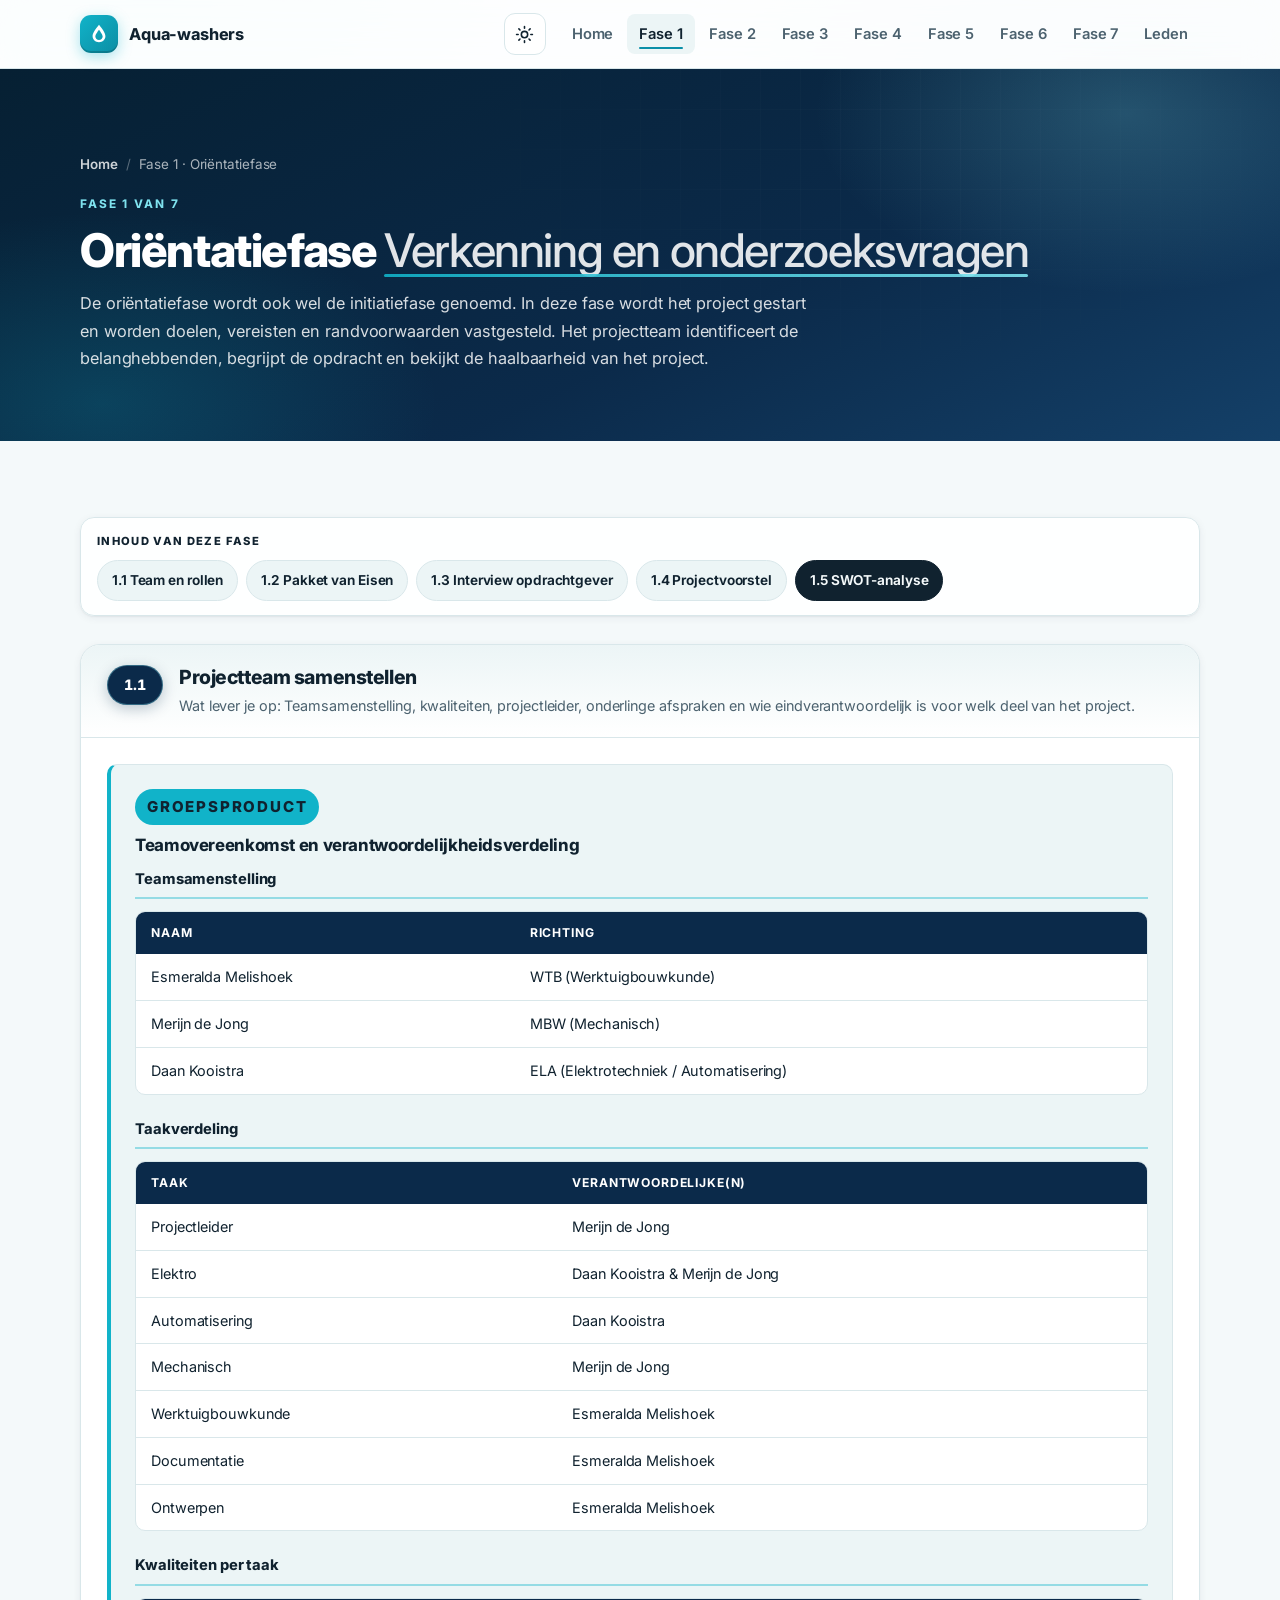
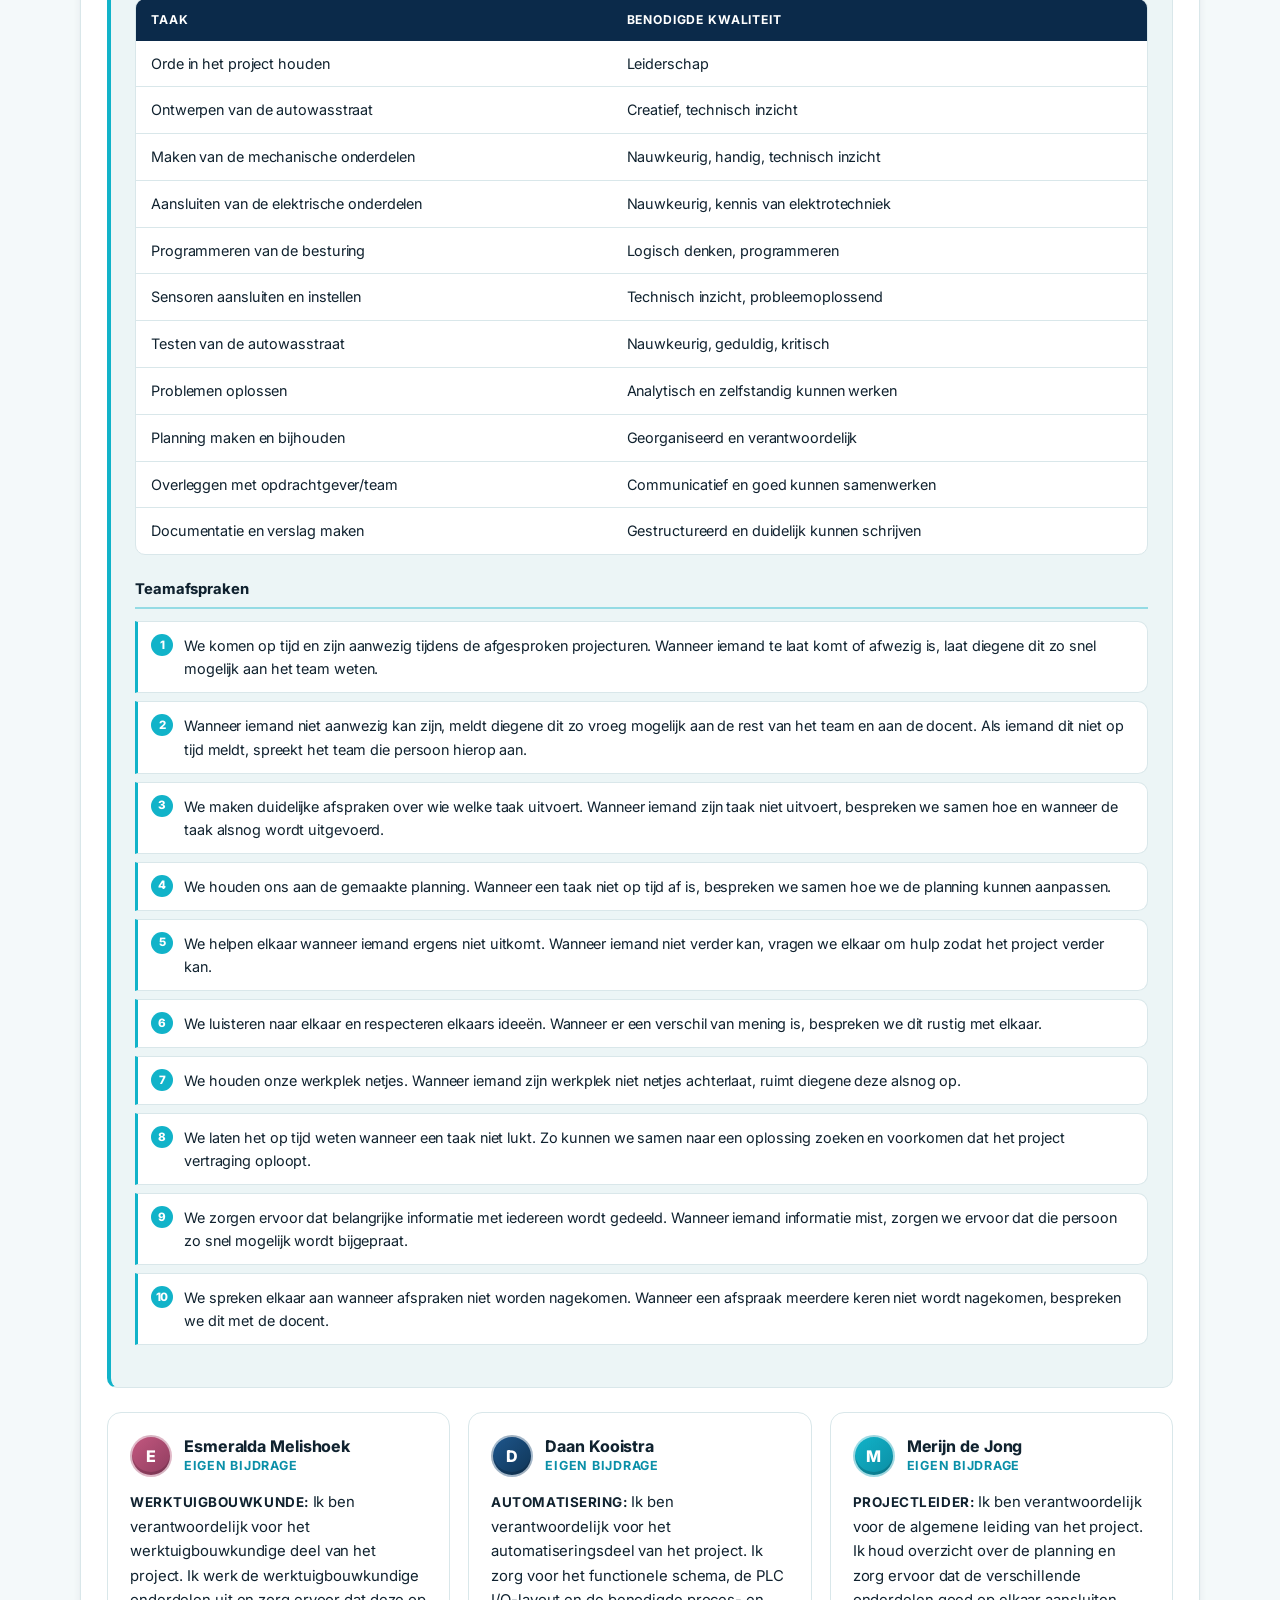
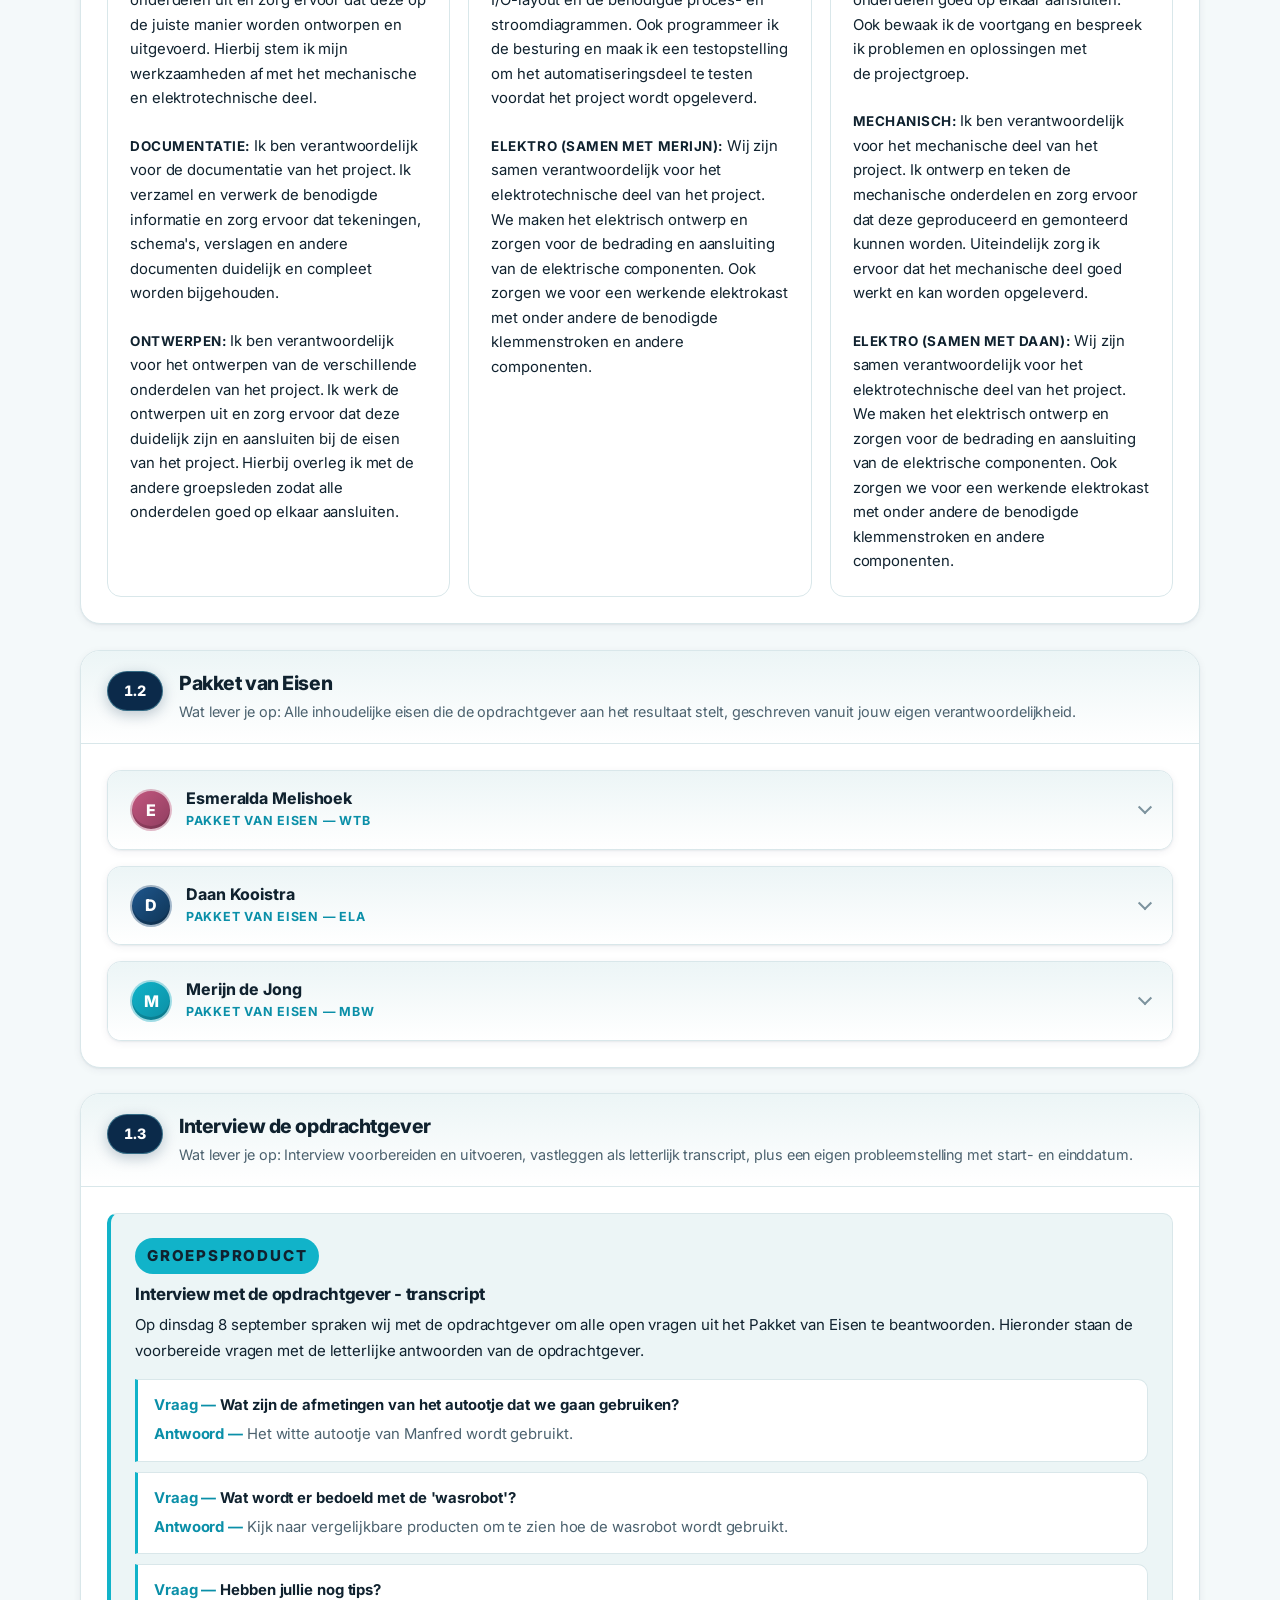
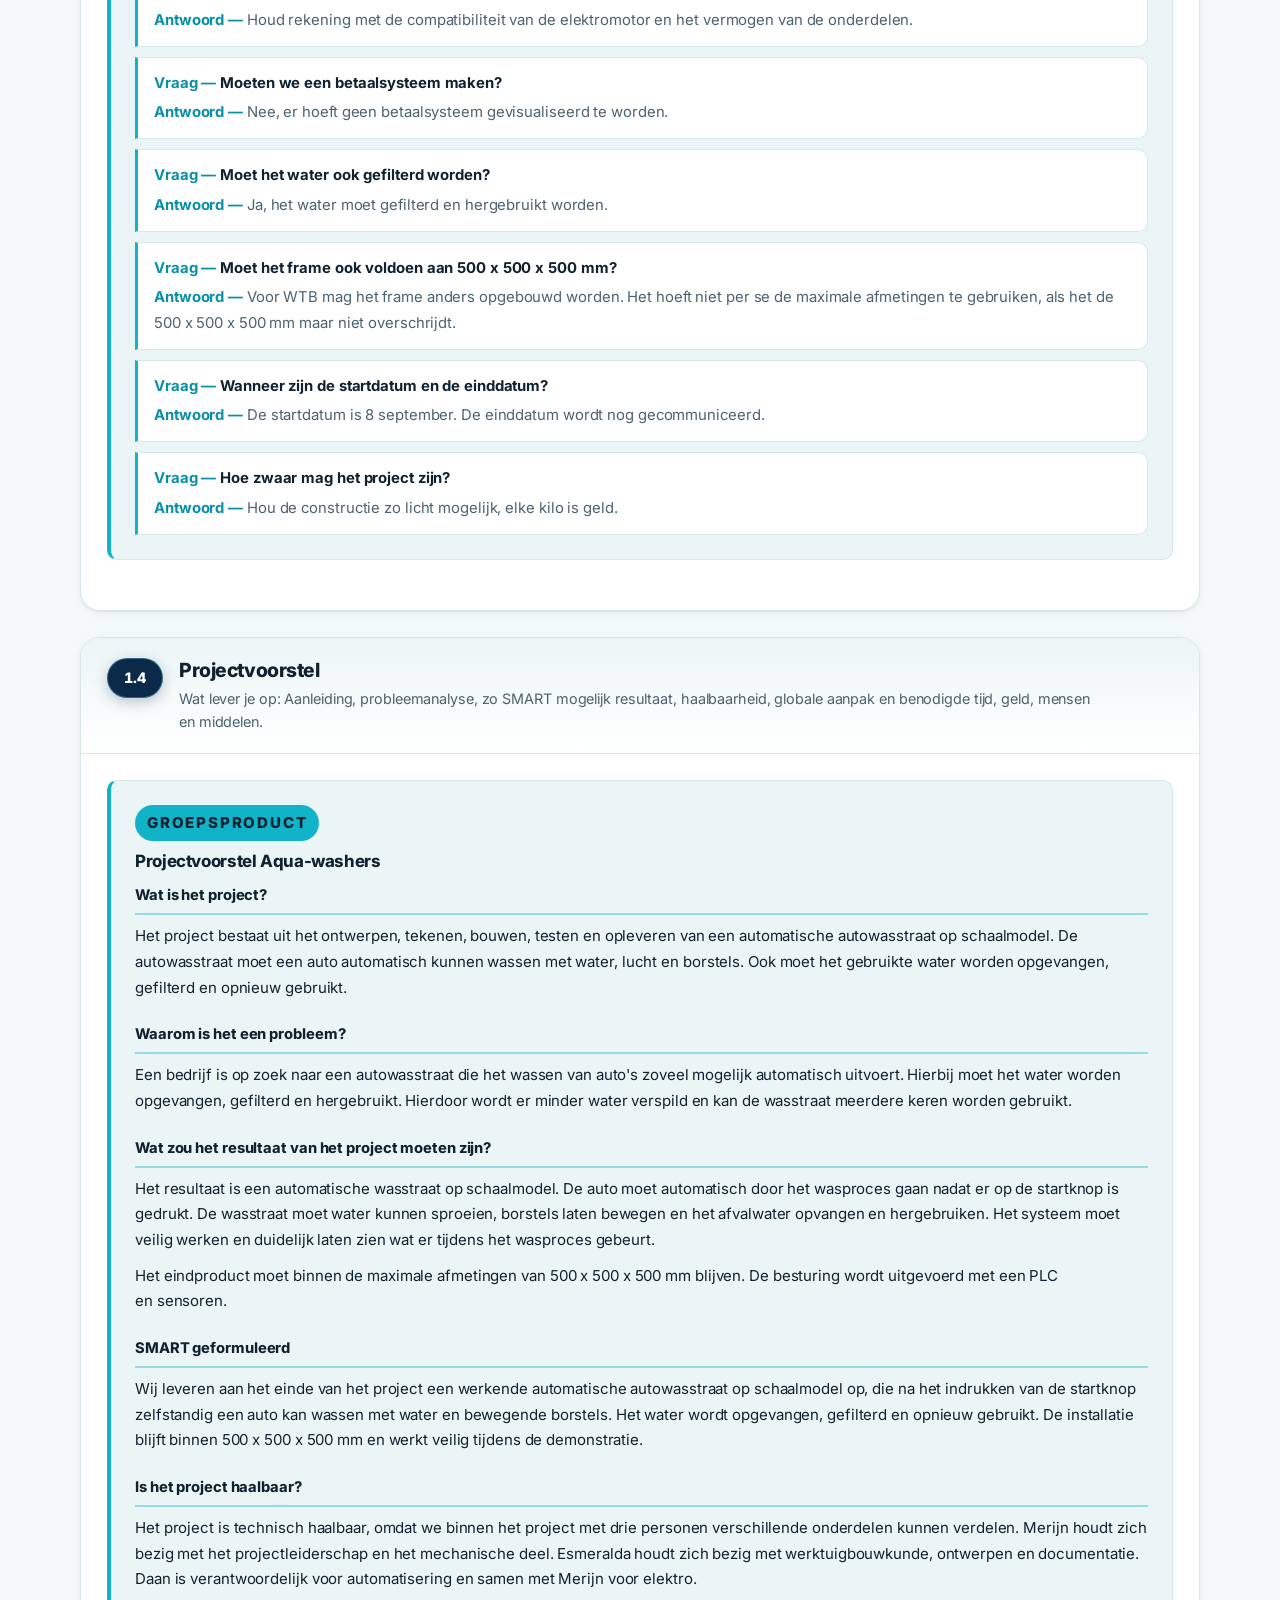
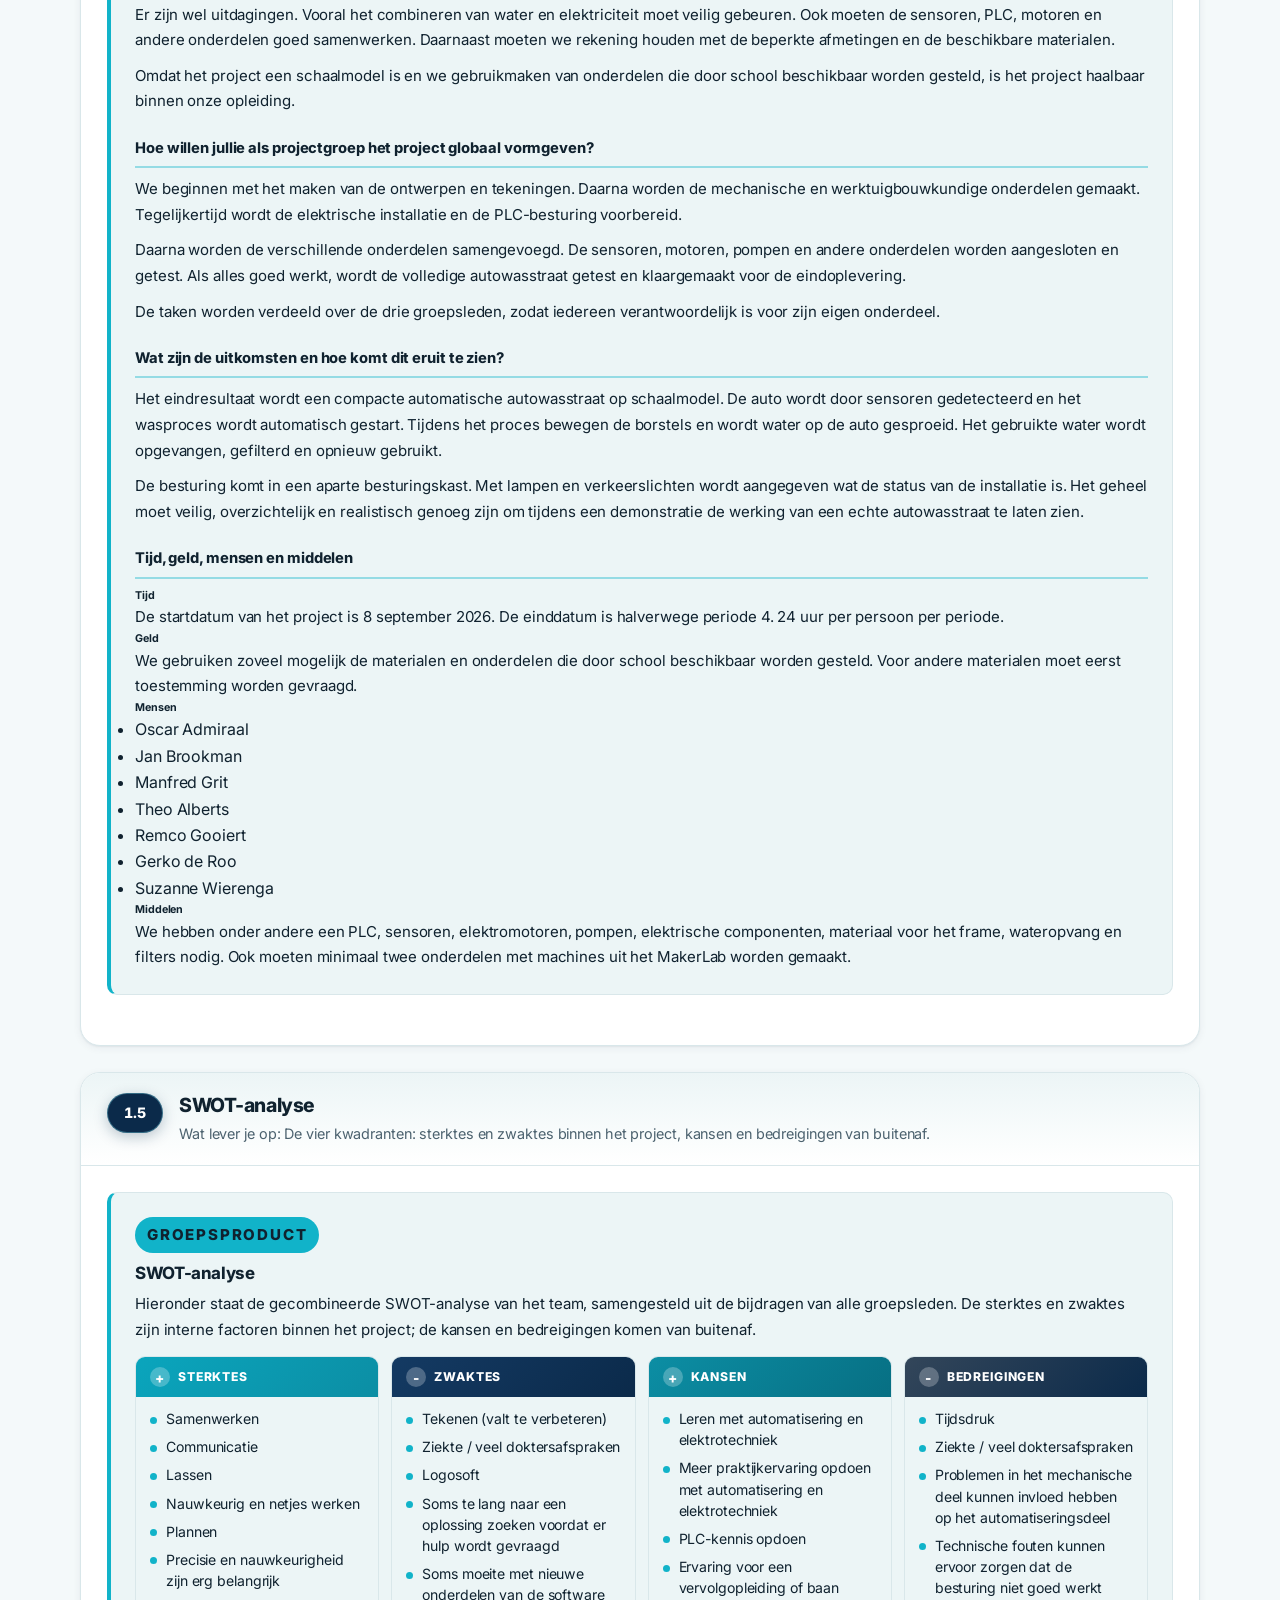
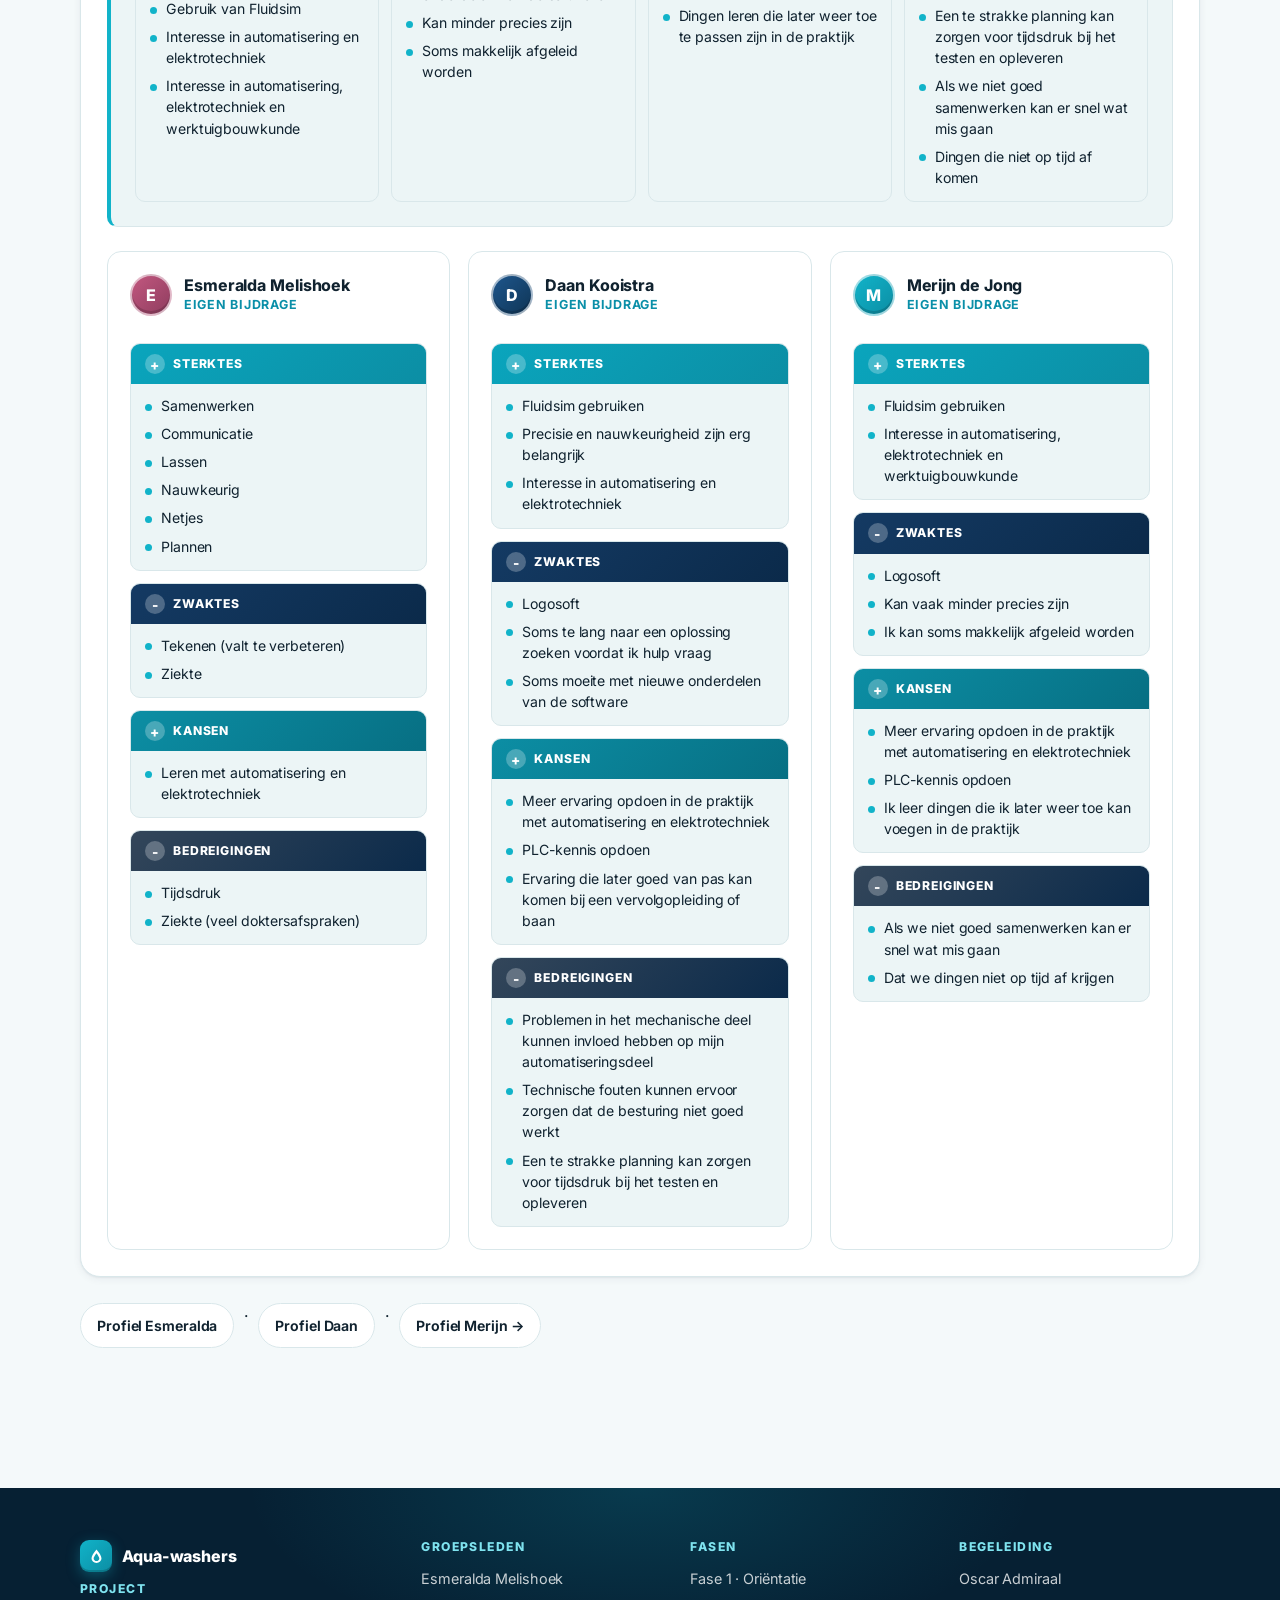
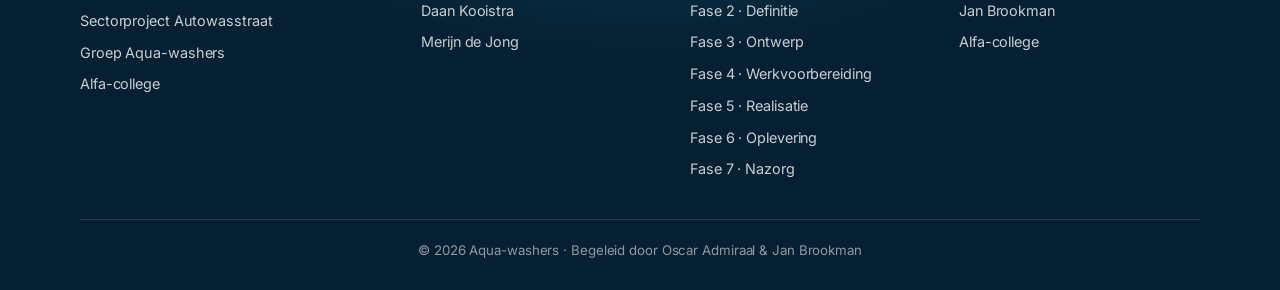
==== commit c483840c: "feat: Update student profiles with theme toggle and accessibility improvements - Added theme toggle " ====
--- a/fase-1.html
+++ b/fase-1.html
@@ -1,12 +1,21 @@
 <!DOCTYPE html>
-<html lang="nl">
+<html lang="nl" data-theme="light">
 <head>
   <meta charset="UTF-8">
   <meta name="viewport" content="width=device-width, initial-scale=1.0">
   <title>Fase 1 - Oriëntatiefase | Aqua-washers</title>
+  <meta name="theme-color" content="#f4f9fa">
+  <meta name="color-scheme" content="light dark">
+  <link rel="preconnect" href="https://fonts.googleapis.com">
+  <link rel="preconnect" href="https://fonts.gstatic.com" crossorigin>
+  <link href="https://fonts.googleapis.com/css2?family=Inter:wght@400;500;600;700;800&display=swap" rel="stylesheet">
   <link rel="stylesheet" href="css/style.css">
+  <script>
+  try{(function(){var t=localStorage.getItem('aqua-theme');if(!t){t=(window.matchMedia&&matchMedia('(prefers-color-scheme: dark)').matches)?'dark':'light';}document.documentElement.setAttribute('data-theme',t);var m=document.querySelector('meta[name="theme-color"]');if(m)m.setAttribute('content',t==='dark'?'#071722':'#f4f9fa');})();}catch(e){document.documentElement.setAttribute('data-theme','light');}
+  </script>
 </head>
 <body>
+  <a class="skip-link" href="#hoofdinhoud">Direct naar inhoud</a>
 
   <header class="site-header">
     <div class="container nav-wrap">
@@ -18,9 +27,15 @@
         </span>
         <span>Aqua-washers</span>
       </a>
-      <button class="nav-toggle" aria-label="Menu openen" aria-expanded="false" aria-controls="site-nav">
-        <span></span><span></span><span></span>
-      </button>
+      <div class="nav-actions">
+        <button class="theme-toggle" aria-label="Schakel donker thema in" aria-pressed="false" type="button">
+          <svg class="icon-sun" width="19" height="19" viewBox="0 0 24 24" fill="none" stroke="currentColor" stroke-width="2" stroke-linecap="round" stroke-linejoin="round" aria-hidden="true"><circle cx="12" cy="12" r="4"/><path d="M12 2v2M12 20v2M4.9 4.9l1.4 1.4M17.7 17.7l1.4 1.4M2 12h2M20 12h2M4.9 19.1l1.4-1.4M17.7 6.3l1.4-1.4"/></svg>
+          <svg class="icon-moon" width="19" height="19" viewBox="0 0 24 24" fill="none" stroke="currentColor" stroke-width="2" stroke-linecap="round" stroke-linejoin="round" aria-hidden="true"><path d="M21 12.8A9 9 0 1 1 11.2 3a7 7 0 0 0 9.8 9.8z"/></svg>
+        </button>
+        <button class="nav-toggle" aria-label="Menu openen" aria-expanded="false" aria-controls="site-nav">
+          <span></span><span></span><span></span>
+        </button>
+      </div>
       <nav class="site-nav" id="site-nav">
         <ul>
           <li><a href="index.html">Home</a></li>
@@ -35,17 +50,19 @@
         </ul>
       </nav>
     </div>
+    <span class="scroll-progress" aria-hidden="true"></span>
   </header>
 
   <header class="page-hero">
     <div class="container">
-      <span class="kicker">Fase 1 van 7</span>
-      <h1>Oriëntatiefase <span class="accent">Verkenning en onderzoeksvragen</span></h1>
-      <p class="lead">De oriëntatiefase wordt ook wel de initiatiefase genoemd. In deze fase wordt het project gestart en worden doelen, vereisten en randvoorwaarden vastgesteld. Het projectteam identificeert de belanghebbenden, begrijpt de opdracht en bekijkt de haalbaarheid van het project.</p>
-    </div>
-  </header>
-
-  <main class="sectie">
+      <nav class="breadcrumb" aria-label="Kruimelpad"><a href="index.html">Home</a><span class="sep" aria-hidden="true">/</span><span>Fase 1 · Oriëntatiefase</span></nav>
+      <span class="kicker reveal" style="--reveal-delay:0ms">Fase 1 van 7</span>
+      <h1 class="reveal" style="--reveal-delay:80ms">Oriëntatiefase <span class="accent">Verkenning en onderzoeksvragen</span></h1>
+      <p class="lead reveal" style="--reveal-delay:160ms">De oriëntatiefase wordt ook wel de initiatiefase genoemd. In deze fase wordt het project gestart en worden doelen, vereisten en randvoorwaarden vastgesteld. Het projectteam identificeert de belanghebbenden, begrijpt de opdracht en bekijkt de haalbaarheid van het project.</p>
+    </div>
+  </header>
+
+  <main class="sectie" id="hoofdinhoud">
     <div class="container">
 
       <nav class="inhoud-fase" aria-label="Inhoud van deze fase">
@@ -72,17 +89,17 @@
   <h4>Teamovereenkomst en verantwoordelijkheidsverdeling</h4>
 
   <h5>Teamsamenstelling</h5>
-  <table>
+  <div class="table-wrap"><table>
     <thead><tr><th>Naam</th><th>Richting</th></tr></thead>
     <tbody>
       <tr><td>Esmeralda Melishoek</td><td>WTB (Werktuigbouwkunde)</td></tr>
       <tr><td>Merijn de Jong</td><td>MBW (Mechanisch)</td></tr>
       <tr><td>Daan Kooistra</td><td>ELA (Elektrotechniek / Automatisering)</td></tr>
     </tbody>
-  </table>
+  </table></div>
 
   <h5>Taakverdeling</h5>
-  <table>
+  <div class="table-wrap"><table>
     <thead><tr><th>Taak</th><th>Verantwoordelijke(n)</th></tr></thead>
     <tbody>
       <tr><td>Projectleider</td><td>Merijn de Jong</td></tr>
@@ -93,10 +110,10 @@
       <tr><td>Documentatie</td><td>Esmeralda Melishoek</td></tr>
       <tr><td>Ontwerpen</td><td>Esmeralda Melishoek</td></tr>
     </tbody>
-  </table>
+  </table></div>
 
   <h5>Kwaliteiten per taak</h5>
-  <table>
+  <div class="table-wrap"><table>
     <thead><tr><th>Taak</th><th>Benodigde kwaliteit</th></tr></thead>
     <tbody>
       <tr><td>Orde in het project houden</td><td>Leiderschap</td></tr>
@@ -111,7 +128,7 @@
       <tr><td>Overleggen met opdrachtgever/team</td><td>Communicatief en goed kunnen samenwerken</td></tr>
       <tr><td>Documentatie en verslag maken</td><td>Gestructureerd en duidelijk kunnen schrijven</td></tr>
     </tbody>
-  </table>
+  </table></div>
 
   <h5>Teamafspraken</h5>
   <ol>
@@ -127,7 +144,7 @@
     <li>We spreken elkaar aan wanneer afspraken niet worden nagekomen. Wanneer een afspraak meerdere keren niet wordt nagekomen, bespreken we dit met de docent.</li>
   </ol>
 </div>
-        <div class="studenten-grid">
+        <div class="studenten-grid reveal-child">
       <!-- VUL IN: Fase 1 - 1.1 - ESMERALDA -->
 <article class="studentkaart" id="esmeralda">
   <header>
@@ -523,7 +540,7 @@
   <p class="groeps-tag">Groepsproduct</p>
   <h4>SWOT-analyse</h4>
   <p>Hieronder staat de gecombineerde SWOT-analyse van het team, samengesteld uit de bijdragen van alle groepsleden. De sterktes en zwaktes zijn interne factoren binnen het project; de kansen en bedreigingen komen van buitenaf.</p>
-  <div class="swot-grid">
+  <div class="swot-grid reveal-child">
     <div class="swot-kwadrant swot-kwadrant--sterkte">
       <div class="swot-kop" data-teken="+">Sterktes</div>
       <ul>
@@ -574,7 +591,7 @@
     </div>
   </div>
 </div>
-        <div class="studenten-grid">
+        <div class="studenten-grid reveal-child">
       <!-- VUL IN: Fase 1 - 1.5 - ESMERALDA -->
 <article class="studentkaart">
   <header>
@@ -584,7 +601,7 @@
       <p class="kaart-label">Eigen bijdrage</p>
     </div>
   </header>
-  <div class="swot-grid">
+  <div class="swot-grid reveal-child">
     <div class="swot-kwadrant swot-kwadrant--sterkte">
       <div class="swot-kop" data-teken="+">Sterktes</div>
       <ul>
@@ -627,7 +644,7 @@
       <p class="kaart-label">Eigen bijdrage</p>
     </div>
   </header>
-  <div class="swot-grid">
+  <div class="swot-grid reveal-child">
     <div class="swot-kwadrant swot-kwadrant--sterkte">
       <div class="swot-kop" data-teken="+">Sterktes</div>
       <ul>
@@ -671,7 +688,7 @@
       <p class="kaart-label">Eigen bijdrage</p>
     </div>
   </header>
-  <div class="swot-grid">
+  <div class="swot-grid reveal-child">
     <div class="swot-kwadrant swot-kwadrant--sterkte">
       <div class="swot-kop" data-teken="+">Sterktes</div>
       <ul>
@@ -709,7 +726,7 @@
   </div>
 </section>
 
-      <p style="margin-top:10px;"><a href="student-esmeralda.html">Profiel Esmeralda</a> &middot; <a href="student-daan.html">Profiel Daan</a> &middot; <a href="student-merijn.html">Profiel Merijn</a></p>
+      <div class="profiel-links"><a href="student-esmeralda.html">Profiel Esmeralda</a> &middot; <a href="student-daan.html">Profiel Daan</a> &middot; <a href="student-merijn.html">Profiel Merijn →</a></div>
 
     </div>
   </main>
@@ -718,6 +735,7 @@
     <div class="container">
       <div class="footer-grid">
         <div>
+          <div class="brand-mini"><span class="brand-mark" aria-hidden="true" style="width:32px;height:32px;border-radius:9px;"><svg width="17" height="17" viewBox="0 0 24 24" fill="currentColor"><path d="M12 2C8 7 5 11 5 14.5 5 18 8 21 12 21s7-3 7-6.5C19 11 16 7 12 2zm0 16.5c-2.2 0-4-1.6-4-3.7 0-2.2 4-7.4 4-7.4s4 5.2 4 7.4c0 2.1-1.8 3.7-4 3.7z"/></svg></span><span>Aqua-washers</span></div>
           <h4>Project</h4>
           <ul>
             <li>Sectorproject Autowasstraat</li>
@@ -745,11 +763,22 @@
             <li><a href="fase-7.html">Fase 7 &middot; Nazorg</a></li>
           </ul>
         </div>
+        <div>
+          <h4>Begeleiding</h4>
+          <ul>
+            <li>Oscar Admiraal</li>
+            <li>Jan Brookman</li>
+            <li>Alfa-college</li>
+          </ul>
+        </div>
       </div>
       <p class="bottom">&copy; <span data-jaar>2026</span> Aqua-washers &middot; Begeleid door Oscar Admiraal &amp; Jan Brookman</p>
     </div>
   </footer>
 
+  <button class="back-to-top" aria-label="Terug naar boven" type="button">
+    <svg width="18" height="18" viewBox="0 0 24 24" fill="none" stroke="currentColor" stroke-width="2.2" stroke-linecap="round" stroke-linejoin="round" aria-hidden="true"><path d="M12 19V5M5 12l7-7 7 7"/></svg>
+  </button>
   <script src="js/main.js"></script>
 </body>
 </html>
--- a/css/style.css
+++ b/css/style.css
@@ -1,1431 +1,908 @@
 /* ==========================================================================
-   Sportvelden / Aqua-washers — Sectorproject Autowasstraat
-   Stylesheet: autowas-thema (blauw + schuim), responsive, zonder frameworks
+   Aqua-washers — Autowasstraat · Premium 2026 design system
+   Evolved aqua/navy identity · light + dark · Inter · GPU-only motion
    ========================================================================== */
 
 :root {
-  --blauw-950: #07233f;
-  --blauw-900: #0b2a4a;
-  --blauw-700: #143a63;
-  --blauw-500: #1e568c;
+  color-scheme: light;
+
+  /* Brand (evolved aqua identity) */
+  --navy-950: #062033;
+  --navy-900: #0b2a4a;
+  --navy-700: #143a63;
+  --navy-500: #1e568c;
   --aqua: #11b3c9;
-  --aqua-donker: #0c8ea4;
-  --aqua-light: #7fe3ef;
-  --schuim: #eaf9fb;
-  --schuim-licht: #f5fcfd;
-  --wit: #ffffff;
-  --inkt: #1c2b38;
-  --grijs: #5b6b78;
-  --scheiding: #dce9ec;
-  --markering: #fff3b0;      /* gele plekhouderkleur */
+  --aqua-strong: #0a9bb5;
+  --aqua-deep: #0c8ea4;
+  --aqua-soft: #7fe3ef;
+
+  /* Surface system — light */
+  --bg: #f4f9fa;
+  --surface: #ffffff;
+  --surface-2: #ecf5f6;
+  --surface-3: #e2eff1;
+  --border: #d9e7ea;
+  --border-strong: #c3d9dd;
+  --text-1: #10222f;
+  --text-2: #4c626f;
+  --text-3: #7d939e;
+  --primary: #0a8fa8;
+  --primary-hover: #076f83;
+  --primary-ink: #ffffff;
+  --on-dark: #ffffff;
+  --success: #127a52;
+  --success-bg: #e5f5ec;
+  --warning: #8f6405;
+  --warning-bg: #fff3b0;
+  --danger: #b3372a;
+  --danger-bg: #fdecea;
+
+  --markering: #fff3b0;
   --markering-tekst: #6b5710;
-  --schaduw: 0 10px 30px rgba(11, 42, 74, 0.12);
-  --radius: 16px;
-  --radius-klein: 10px;
-  --font: "Segoe UI", Roboto, "Helvetica Neue", Helvetica, Arial, sans-serif;
-}
-
-* {
-  margin: 0;
-  padding: 0;
-  box-sizing: border-box;
-}
+
+  --shadow-sm: 0 1px 2px rgba(11, 42, 74, 0.06), 0 2px 8px rgba(11, 42, 74, 0.06);
+  --shadow-md: 0 6px 24px rgba(11, 42, 74, 0.1), 0 2px 6px rgba(11, 42, 74, 0.06);
+  --shadow-lg: 0 18px 50px rgba(11, 42, 74, 0.16), 0 4px 12px rgba(11, 42, 74, 0.08);
+  --shadow-glow: 0 0 0 1px rgba(17, 179, 201, 0.18), 0 8px 30px rgba(17, 179, 201, 0.18);
+
+  --r-sm: 10px;
+  --r-md: 14px;
+  --r-lg: 20px;
+  --r-pill: 999px;
+
+  --font-sans: "Inter", "SF Pro Display", "Segoe UI", Roboto, "Helvetica Neue", Helvetica, Arial, sans-serif;
+  --ease: cubic-bezier(0.21, 0.65, 0.35, 1);
+  --dur-1: 150ms;
+  --dur-2: 250ms;
+  --dur-3: 380ms;
+
+  --header-h: 68px;
+  --maxw: 1120px;
+}
+
+[data-theme="dark"] {
+  color-scheme: dark;
+  --bg: #071722;
+  --surface: #0c2434;
+  --surface-2: #102e42;
+  --surface-3: #15394f;
+  --border: rgba(127, 227, 239, 0.14);
+  --border-strong: rgba(127, 227, 239, 0.26);
+  --text-1: #eaf4f6;
+  --text-2: #a9c0cb;
+  --text-3: #7e97a3;
+  --primary: #2ed3e6;
+  --primary-hover: #7fe3ef;
+  --primary-ink: #052033;
+  --success: #4ade9e;
+  --success-bg: rgba(74, 222, 158, 0.12);
+  --warning-bg: rgba(255, 243, 176, 0.12);
+  --warning: #ffd97a;
+  --danger: #ff9a8d;
+  --danger-bg: rgba(255, 154, 141, 0.12);
+  --markering: rgba(255, 243, 176, 0.16);
+  --markering-tekst: #ffe9a8;
+  --shadow-sm: 0 1px 2px rgba(0, 0, 0, 0.4);
+  --shadow-md: 0 8px 28px rgba(0, 0, 0, 0.45);
+  --shadow-lg: 0 20px 60px rgba(0, 0, 0, 0.55);
+}
+
+/* Legacy aliases (backwards compat) */
+:root {
+  --blauw-950: var(--navy-950);
+  --blauw-900: var(--navy-900);
+  --blauw-700: var(--navy-700);
+  --blauw-500: var(--navy-500);
+  --aqua-donker: var(--aqua-deep);
+  --aqua-light: var(--aqua-soft);
+  --schuim: var(--surface-2);
+  --schuim-licht: var(--bg);
+  --wit: var(--surface);
+  --inkt: var(--text-1);
+  --grijs: var(--text-2);
+  --scheiding: var(--border);
+  --schaduw: var(--shadow-md);
+  --radius: var(--r-md);
+  --radius-klein: var(--r-sm);
+  --font: var(--font-sans);
+}
+
+* { margin: 0; padding: 0; box-sizing: border-box; }
 
 html {
   scroll-behavior: smooth;
-  scroll-padding-top: 92px;
+  scroll-padding-top: calc(var(--header-h) + 20px);
+  -webkit-text-size-adjust: 100%;
 }
 
 body {
-  font-family: var(--font);
-  color: var(--inkt);
-  background: var(--schuim-licht);
+  font-family: var(--font-sans);
+  color: var(--text-1);
+  background: var(--bg);
   line-height: 1.65;
+  font-size: 16px;
+  letter-spacing: -0.006em;
   -webkit-font-smoothing: antialiased;
-}
-
-img {
-  max-width: 100%;
-  display: block;
-}
-
-a {
-  color: var(--aqua-donker);
-  text-decoration: none;
-}
-
-a:hover {
-  text-decoration: underline;
-}
-
-.container {
-  width: min(1120px, 92%);
-  margin-inline: auto;
-}
-
-::selection {
-  background: var(--aqua);
-  color: var(--wit);
-}
+  text-rendering: optimizeLegibility;
+  overflow-x: hidden;
+  transition: background var(--dur-2) var(--ease), color var(--dur-2) var(--ease);
+}
+
+body::before {
+  content: "";
+  position: fixed;
+  inset: 0;
+  pointer-events: none;
+  z-index: 0;
+  background:
+    radial-gradient(600px 300px at 12% -4%, rgba(17, 179, 201, 0.07), transparent 70%),
+    radial-gradient(700px 340px at 90% 8%, rgba(30, 86, 140, 0.07), transparent 70%);
+}
+[data-theme="dark"] body::before {
+  background:
+    radial-gradient(700px 340px at 12% -4%, rgba(46, 211, 230, 0.09), transparent 70%),
+    radial-gradient(700px 340px at 90% 8%, rgba(46, 211, 230, 0.06), transparent 70%);
+}
+
+img { max-width: 100%; display: block; }
+
+a { color: var(--primary); text-decoration: none; text-underline-offset: 3px; }
+a:hover { text-decoration: underline; }
+
+:focus-visible {
+  outline: 2px solid var(--primary);
+  outline-offset: 3px;
+  border-radius: 6px;
+}
+
+::selection { background: var(--aqua); color: #fff; }
+[data-theme="dark"] ::selection { color: #052033; }
+
+.container { width: min(var(--maxw), 92%); margin-inline: auto; position: relative; z-index: 1; }
+
+h1, h2, h3, h4 { letter-spacing: -0.022em; line-height: 1.18; text-wrap: balance; }
+p { text-wrap: pretty; }
+
+/* Skip link */
+.skip-link {
+  position: absolute; left: 12px; top: -60px; z-index: 200;
+  background: var(--navy-900); color: #fff; padding: 10px 16px;
+  border-radius: var(--r-sm); font-weight: 700; font-size: 0.9rem;
+  transition: top var(--dur-2) var(--ease);
+}
+.skip-link:focus { top: 10px; text-decoration: none; }
 
 /* ==========================================================================
-   Header & navigatie
+   Header & navigation
    ========================================================================== */
 
 .site-header {
   position: sticky;
   top: 0;
   z-index: 100;
-  background: rgba(255, 255, 255, 0.92);
-  backdrop-filter: blur(8px);
-  border-bottom: 1px solid var(--scheiding);
-}
+  background: color-mix(in srgb, var(--surface) 82%, transparent);
+  -webkit-backdrop-filter: blur(16px) saturate(1.4);
+  backdrop-filter: blur(16px) saturate(1.4);
+  border-bottom: 1px solid var(--border);
+  transition: box-shadow var(--dur-2) var(--ease), background var(--dur-2) var(--ease), border-color var(--dur-2) var(--ease);
+}
+@supports not (background: color-mix(in srgb, red 50%, blue)) {
+  .site-header { background: var(--surface); }
+  [data-theme="light"] .site-header { background: rgba(255, 255, 255, 0.88); }
+  [data-theme="dark"] .site-header { background: rgba(12, 36, 52, 0.88); }
+}
+.site-header.is-scrolled { box-shadow: var(--shadow-md); }
 
 .nav-wrap {
   display: flex;
   align-items: center;
   justify-content: space-between;
-  gap: 16px;
-  min-height: 72px;
+  gap: 14px;
+  min-height: var(--header-h);
 }
 
 .brand {
-  display: flex;
-  align-items: center;
-  gap: 10px;
-  font-weight: 800;
-  font-size: 1.05rem;
-  color: var(--blauw-900);
-  letter-spacing: 0.02em;
-}
-
-.brand:hover {
-  text-decoration: none;
-}
-
+  display: flex; align-items: center; gap: 11px;
+  font-weight: 750; font-size: 1.02rem; letter-spacing: -0.01em;
+  color: var(--text-1);
+}
+.brand:hover { text-decoration: none; }
 .brand-mark {
-  display: grid;
-  place-items: center;
-  width: 42px;
-  height: 42px;
-  border-radius: 12px;
-  background: linear-gradient(135deg, var(--aqua), var(--aqua-donker));
-  color: var(--wit);
-  box-shadow: inset 0 -3px 0 rgba(0, 0, 0, 0.15);
-}
+  display: grid; place-items: center;
+  width: 38px; height: 38px; border-radius: 11px; flex: none;
+  background: linear-gradient(135deg, var(--aqua) 0%, var(--aqua-deep) 100%);
+  color: #fff;
+  box-shadow: inset 0 -2px 0 rgba(0,0,0,0.18), 0 4px 14px rgba(17,179,201,0.35);
+  transition: transform var(--dur-2) var(--ease), box-shadow var(--dur-2) var(--ease);
+}
+.brand:hover .brand-mark { transform: translateY(-1px) scale(1.03); box-shadow: inset 0 -2px 0 rgba(0,0,0,0.18), 0 8px 20px rgba(17,179,201,0.45); }
+
+.nav-actions { display: flex; align-items: center; gap: 10px; margin-left: auto; }
 
 .site-nav ul {
-  display: flex;
-  align-items: center;
-  gap: 4px;
-  list-style: none;
-  flex-wrap: wrap;
-}
-
+  display: flex; align-items: center; gap: 2px;
+  list-style: none; flex-wrap: wrap;
+}
 .site-nav a {
+  position: relative;
   display: inline-block;
   padding: 8px 12px;
-  border-radius: 999px;
-  color: var(--blauw-700);
-  font-weight: 600;
-  font-size: 0.95rem;
-  transition: background 0.15s ease, color 0.15s ease;
-}
-
-.site-nav a:hover {
-  background: var(--schuim);
-  color: var(--blauw-900);
-  text-decoration: none;
-}
-
-.site-nav a.is-actief {
-  background: var(--blauw-900);
-  color: var(--wit);
-}
-
-/* Hamburger-menu (mobiel) */
-.nav-toggle {
-  display: none;
-  flex-direction: column;
-  justify-content: center;
-  gap: 5px;
-  width: 44px;
-  height: 44px;
-  padding: 10px;
-  border: 1px solid var(--scheiding);
-  border-radius: 10px;
-  background: var(--wit);
+  border-radius: 8px;
+  color: var(--text-2);
+  font-weight: 600; font-size: 0.92rem; letter-spacing: -0.005em;
+  transition: background var(--dur-1) var(--ease), color var(--dur-1) var(--ease);
+}
+.site-nav a::after {
+  content: ""; position: absolute; left: 12px; right: 12px; bottom: 5px; height: 2px;
+  border-radius: 2px; background: var(--primary);
+  transform: scaleX(0); transform-origin: left;
+  transition: transform var(--dur-2) var(--ease);
+}
+.site-nav a:hover { background: var(--surface-2); color: var(--text-1); text-decoration: none; }
+.site-nav a:hover::after { transform: scaleX(0.6); opacity: 0.5; }
+.site-nav a.is-actief { background: var(--surface-2); color: var(--text-1); }
+.site-nav a.is-actief::after { transform: scaleX(1); opacity: 1; }
+
+/* Theme toggle + hamburger */
+.theme-toggle, .nav-toggle {
+  display: inline-grid; place-items: center;
+  width: 42px; height: 42px; flex: none;
+  border: 1px solid var(--border); border-radius: 11px;
+  background: var(--surface); color: var(--text-1);
   cursor: pointer;
-}
-
-.nav-toggle span {
-  display: block;
-  height: 2px;
-  width: 100%;
-  background: var(--blauw-900);
+  transition: transform var(--dur-1) var(--ease), border-color var(--dur-1) var(--ease), background var(--dur-1) var(--ease), box-shadow var(--dur-1) var(--ease);
+}
+.theme-toggle:hover, .nav-toggle:hover { border-color: var(--border-strong); background: var(--surface-2); transform: translateY(-1px); box-shadow: var(--shadow-sm); }
+.theme-toggle:active, .nav-toggle:active { transform: translateY(0) scale(0.97); }
+.theme-toggle svg { width: 19px; height: 19px; }
+.theme-toggle .icon-moon { display: none; }
+[data-theme="dark"] .theme-toggle .icon-sun { display: none; }
+[data-theme="dark"] .theme-toggle .icon-moon { display: block; }
+
+.nav-toggle { display: none; flex-direction: column; justify-content: center; align-items: center; gap: 5px; }
+.nav-toggle span { display: block; height: 2px; width: 18px; background: currentColor; border-radius: 2px; transition: transform var(--dur-2) var(--ease), opacity var(--dur-2) var(--ease); }
+.nav-toggle.open span:nth-child(1) { transform: translateY(7px) rotate(45deg); }
+.nav-toggle.open span:nth-child(2) { opacity: 0; }
+.nav-toggle.open span:nth-child(3) { transform: translateY(-7px) rotate(-45deg); }
+
+.scroll-progress {
+  position: absolute; left: 0; bottom: -1px; height: 2px; width: 100%;
+  transform-origin: left; transform: scaleX(0);
+  background: linear-gradient(90deg, var(--aqua), var(--navy-500));
   border-radius: 2px;
-  transition: transform 0.2s ease, opacity 0.2s ease;
-}
-
-.nav-toggle.open span:nth-child(1) {
-  transform: translateY(7px) rotate(45deg);
-}
-
-.nav-toggle.open span:nth-child(2) {
-  opacity: 0;
-}
-
-.nav-toggle.open span:nth-child(3) {
-  transform: translateY(-7px) rotate(-45deg);
 }
 
 /* ==========================================================================
-   Home-hero met schuim/zeepbellen
+   Buttons
    ========================================================================== */
 
+.btn {
+  display: inline-flex; align-items: center; gap: 9px;
+  padding: 12px 20px; border-radius: 11px;
+  font-weight: 700; font-size: 0.94rem; letter-spacing: -0.008em;
+  border: 1px solid transparent; cursor: pointer;
+  transition: transform var(--dur-1) var(--ease), box-shadow var(--dur-1) var(--ease), background var(--dur-1) var(--ease), border-color var(--dur-1) var(--ease);
+}
+.btn:hover { text-decoration: none; transform: translateY(-1px); }
+.btn:active { transform: translateY(0) scale(0.98); }
+.btn .arr { transition: transform var(--dur-2) var(--ease); }
+.btn:hover .arr { transform: translateX(4px); }
+.btn-primary { background: linear-gradient(135deg, var(--aqua) 0%, var(--aqua-deep) 100%); color: #fff; box-shadow: 0 6px 20px rgba(17,179,201,0.35); }
+.btn-primary:hover { box-shadow: 0 10px 28px rgba(17,179,201,0.45); color: #fff; }
+[data-theme="dark"] .btn-primary { color: #052033; }
+.btn-ghost { background: rgba(255,255,255,0.1); border-color: rgba(255,255,255,0.28); color: #fff; -webkit-backdrop-filter: blur(8px); backdrop-filter: blur(8px); }
+.btn-ghost:hover { background: rgba(255,255,255,0.18); color: #fff; }
+
+/* ==========================================================================
+   Heroes
+   ========================================================================== */
+
 .hero {
-  position: relative;
-  overflow: hidden;
-  color: var(--wit);
+  position: relative; overflow: hidden; isolation: isolate;
+  color: #fff;
+  background: linear-gradient(165deg, var(--navy-950) 0%, var(--navy-900) 48%, #123f6b 100%);
+  padding: clamp(72px, 10vw, 128px) 0 clamp(64px, 8vw, 104px);
+  text-align: center;
+}
+.hero::before {
+  content: ""; position: absolute; inset: 0; z-index: 0;
   background:
-    radial-gradient(circle at 85% 15%, rgba(127, 227, 239, 0.35), transparent 42%),
-    linear-gradient(160deg, var(--blauw-950) 0%, var(--blauw-700) 55%, var(--blauw-500) 100%);
-  padding: clamp(64px, 10vw, 130px) 0 clamp(64px, 9vw, 120px);
-  text-align: center;
-}
-
-.bubbles {
-  position: absolute;
-  inset: 0;
-  pointer-events: none;
-}
-
-.zeepbel {
-  position: absolute;
-  bottom: -160px;
-  border-radius: 50%;
-  background: radial-gradient(circle at 30% 30%, rgba(255, 255, 255, 0.9), rgba(127, 227, 239, 0.25) 60%, transparent 70%);
-  border: 1px solid rgba(255, 255, 255, 0.35);
-  animation: zweven linear infinite;
-}
-
-@keyframes zweven {
-  0%   { transform: translateY(0) translateX(0) scale(1); }
-  50%  { transform: translateY(-55vh) translateX(30px) scale(1.06); }
-  100% { transform: translateY(-115vh) translateX(-20px) scale(1.12); }
-}
-
+    radial-gradient(560px 320px at 18% 22%, rgba(17,179,201,0.28), transparent 65%),
+    radial-gradient(640px 360px at 84% 18%, rgba(127,227,239,0.2), transparent 60%),
+    radial-gradient(700px 420px at 50% 110%, rgba(30,86,140,0.55), transparent 65%);
+}
+.hero::after {
+  content: ""; position: absolute; inset: 0; z-index: 0; opacity: 0.5;
+  background-image: linear-gradient(rgba(255,255,255,0.055) 1px, transparent 1px), linear-gradient(90deg, rgba(255,255,255,0.055) 1px, transparent 1px);
+  background-size: 44px 44px;
+  mask-image: radial-gradient(720px 420px at 50% 30%, black 30%, transparent 75%);
+  -webkit-mask-image: radial-gradient(720px 420px at 50% 30%, black 30%, transparent 75%);
+}
+.hero-noise {
+  position: absolute; inset: 0; z-index: 0; opacity: 0.06; pointer-events: none;
+  background-image: url("data:image/svg+xml,%3Csvg xmlns='http://www.w3.org/2000/svg' width='140' height='140'%3E%3Cfilter id='n'%3E%3CfeTurbulence type='fractalNoise' baseFrequency='0.9' numOctaves='2'/%3E%3C/filter%3E%3Crect width='140' height='140' filter='url(%23n)' opacity='1'/%3E%3C/svg%3E");
+}
+.orb { position: absolute; z-index: 0; border-radius: 50%; filter: blur(60px); pointer-events: none; will-change: transform; }
+.orb-a { width: 340px; height: 340px; left: -90px; top: -70px; background: rgba(17,179,201,0.32); animation: drift 14s ease-in-out infinite alternate; }
+.orb-b { width: 420px; height: 420px; right: -120px; top: 6%; background: rgba(30,86,140,0.5); animation: drift 18s ease-in-out infinite alternate-reverse; }
+.orb-c { width: 260px; height: 260px; left: 44%; bottom: -140px; background: rgba(127,227,239,0.22); animation: drift 12s ease-in-out infinite alternate; }
+@keyframes drift {
+  from { transform: translate3d(0,0,0) scale(1); }
+  to { transform: translate3d(34px, 26px, 0) scale(1.08); }
+}
+/* Legacy bubbles: hide (identity evolved to ambient glow) */
+.bubbles, .zeepbel { display: none !important; }
+
+.hero-inner { position: relative; z-index: 1; }
 .hero-kicker {
-  display: inline-block;
-  margin-bottom: 18px;
-  padding: 6px 16px;
-  border: 1px solid rgba(255, 255, 255, 0.4);
-  border-radius: 999px;
-  background: rgba(255, 255, 255, 0.1);
-  text-transform: uppercase;
-  letter-spacing: 0.16em;
-  font-size: 0.8rem;
-  font-weight: 700;
-}
-
+  display: inline-flex; align-items: center; gap: 8px;
+  margin-bottom: 20px; padding: 7px 16px;
+  border: 1px solid rgba(255,255,255,0.28); border-radius: var(--r-pill);
+  background: rgba(255,255,255,0.09);
+  -webkit-backdrop-filter: blur(10px); backdrop-filter: blur(10px);
+  text-transform: uppercase; letter-spacing: 0.16em; font-size: 0.74rem; font-weight: 750;
+  color: rgba(255,255,255,0.92);
+}
+.hero-kicker::before { content: ""; width: 7px; height: 7px; border-radius: 50%; background: var(--aqua-soft); box-shadow: 0 0 12px var(--aqua-soft); }
 .hero h1 {
-  position: relative;
-  font-size: clamp(2rem, 6vw, 3.6rem);
-  letter-spacing: -0.01em;
-  line-height: 1.1;
-  margin-bottom: 10px;
-  text-shadow: 0 4px 24px rgba(0, 0, 0, 0.25);
-}
-
-.hero .ondertitel {
-  position: relative;
-  font-size: clamp(1.15rem, 3vw, 1.5rem);
-  color: var(--aqua-light);
-  font-weight: 600;
-}
-
-.hero .lead {
-  position: relative;
-  max-width: 640px;
-  margin: 22px auto 0;
-  color: rgba(255, 255, 255, 0.88);
-}
-
-.hero-badges {
-  position: relative;
-  display: flex;
-  flex-wrap: wrap;
-  gap: 12px;
-  justify-content: center;
-  margin-top: 34px;
-}
-
+  font-size: clamp(2.4rem, 6vw, 3.9rem); font-weight: 800; letter-spacing: -0.035em; line-height: 1.04;
+  text-shadow: 0 6px 30px rgba(0,0,0,0.3);
+  margin-bottom: 12px;
+}
+.hero h1 .thin { font-weight: 500; color: rgba(255,255,255,0.82); }
+.hero .ondertitel { font-size: clamp(1.1rem, 2.6vw, 1.4rem); color: var(--aqua-soft); font-weight: 650; letter-spacing: -0.01em; }
+.hero .lead { max-width: 660px; margin: 20px auto 0; color: rgba(255,255,255,0.85); font-size: 1.05rem; line-height: 1.7; }
+.hero-actions { display: flex; flex-wrap: wrap; gap: 12px; justify-content: center; margin-top: 32px; }
+.hero-meta {
+  display: flex; flex-wrap: wrap; gap: 10px; justify-content: center;
+  margin-top: 26px; padding-top: 24px;
+  border-top: 1px solid rgba(255,255,255,0.14);
+  font-size: 0.88rem; color: rgba(255,255,255,0.72);
+}
+.hero-meta strong { color: #fff; font-weight: 700; }
+.hero-badges { display: flex; flex-wrap: wrap; gap: 10px; justify-content: center; margin-top: 22px; }
 .hero-badge {
-  padding: 10px 18px;
-  border-radius: 999px;
-  background: rgba(255, 255, 255, 0.12);
-  border: 1px solid rgba(255, 255, 255, 0.35);
-  font-weight: 600;
-  font-size: 0.95rem;
-}
-
-.hero-badge strong {
-  color: var(--aqua-light);
-}
-
-/* Kleine hero voor de fasepagina's */
+  padding: 9px 17px; border-radius: var(--r-pill);
+  background: rgba(255,255,255,0.09); border: 1px solid rgba(255,255,255,0.24);
+  -webkit-backdrop-filter: blur(8px); backdrop-filter: blur(8px);
+  font-weight: 600; font-size: 0.9rem; color: rgba(255,255,255,0.92);
+  transition: background var(--dur-2) var(--ease), transform var(--dur-2) var(--ease), border-color var(--dur-2) var(--ease);
+}
+.hero-badge:hover { background: rgba(255,255,255,0.16); transform: translateY(-2px); border-color: rgba(255,255,255,0.4); }
+.hero-badge strong { color: var(--aqua-soft); }
+
+/* Compact page hero */
 .page-hero {
-  padding: clamp(40px, 7vw, 76px) 0;
-  color: var(--wit);
+  position: relative; overflow: hidden; isolation: isolate;
+  padding: clamp(48px, 7vw, 84px) 0 clamp(40px, 6vw, 68px);
+  color: #fff;
+  background: linear-gradient(155deg, var(--navy-950) 0%, var(--navy-900) 60%, #144068 100%);
+}
+.page-hero::before {
+  content: ""; position: absolute; inset: 0; z-index: 0;
   background:
-    radial-gradient(circle at 90% 10%, rgba(127, 227, 239, 0.3), transparent 45%),
-    linear-gradient(150deg, var(--blauw-950), var(--blauw-700));
-}
-
+    radial-gradient(520px 300px at 88% 12%, rgba(127,227,239,0.22), transparent 60%),
+    radial-gradient(560px 320px at 8% 90%, rgba(17,179,201,0.2), transparent 60%);
+}
+.page-hero::after {
+  content: ""; position: absolute; inset: 0; z-index: 0; opacity: 0.4;
+  background-image: linear-gradient(rgba(255,255,255,0.05) 1px, transparent 1px), linear-gradient(90deg, rgba(255,255,255,0.05) 1px, transparent 1px);
+  background-size: 40px 40px;
+  mask-image: radial-gradient(640px 340px at 70% 20%, black, transparent 75%);
+  -webkit-mask-image: radial-gradient(640px 340px at 70% 20%, black, transparent 75%);
+}
+.page-hero .container { z-index: 1; }
+.breadcrumb { display: flex; align-items: center; gap: 8px; margin-bottom: 14px; font-size: 0.84rem; color: rgba(255,255,255,0.66); }
+.breadcrumb a { color: rgba(255,255,255,0.8); font-weight: 600; }
+.breadcrumb a:hover { color: var(--aqua-soft); }
+.breadcrumb .sep { opacity: 0.5; }
 .page-hero .kicker {
-  display: inline-block;
-  text-transform: uppercase;
-  letter-spacing: 0.16em;
-  font-size: 0.78rem;
-  font-weight: 700;
-  color: var(--aqua-light);
-  margin-bottom: 8px;
-}
-
-.page-hero h1 {
-  font-size: clamp(1.9rem, 4.5vw, 2.8rem);
-  line-height: 1.12;
-  margin-bottom: 6px;
-}
-
-.page-hero .accent {
-  display: inline-block;
-  margin-top: 8px;
-  padding: 4px 2px;
-  border-bottom: 3px solid var(--aqua);
-}
-
-.page-hero .lead {
-  max-width: 720px;
-  margin-top: 16px;
-  color: rgba(255, 255, 255, 0.88);
-  font-size: 1.05rem;
-}
+  display: inline-block; text-transform: uppercase; letter-spacing: 0.16em;
+  font-size: 0.74rem; font-weight: 750; color: var(--aqua-soft); margin-bottom: 10px;
+}
+.page-hero h1 { font-size: clamp(1.9rem, 4.4vw, 2.9rem); font-weight: 800; letter-spacing: -0.03em; line-height: 1.1; margin-bottom: 8px; }
+.page-hero .accent { position: relative; font-weight: 500; color: rgba(255,255,255,0.88); white-space: nowrap; }
+.page-hero .accent::after { content: ""; position: absolute; left: 0; right: 0; bottom: 1px; height: 3px; border-radius: 3px; background: linear-gradient(90deg, var(--aqua), var(--aqua-soft)); opacity: 0.9; }
+.page-hero .lead { max-width: 740px; margin-top: 14px; color: rgba(255,255,255,0.84); font-size: 1.02rem; line-height: 1.7; }
+.page-hero .hero-meta { justify-content: flex-start; margin-top: 20px; padding-top: 18px; }
 
 /* ==========================================================================
-   Secties & blokken
+   Sections
    ========================================================================== */
 
-.sectie {
-  padding: clamp(40px, 6vw, 72px) 0;
-}
-
-.sectie-titel {
-  font-size: clamp(1.4rem, 3vw, 1.9rem);
-  color: var(--blauw-900);
-  margin-bottom: 8px;
-}
-
-.sectie-lead {
-  color: var(--grijs);
-  max-width: 680px;
-  margin-bottom: 28px;
-}
+.sectie { padding: clamp(44px, 6vw, 76px) 0; }
+.section-head { display: flex; align-items: flex-end; justify-content: space-between; gap: 18px; margin-bottom: 8px; flex-wrap: wrap; }
+.sectie-titel { font-size: clamp(1.45rem, 3vw, 2rem); font-weight: 780; color: var(--text-1); letter-spacing: -0.028em; margin-bottom: 8px; }
+.sectie-titel .count { color: var(--primary); font-weight: 800; }
+.sectie-lead { color: var(--text-2); max-width: 700px; margin-bottom: 30px; font-size: 1rem; line-height: 1.7; }
 
 /* ==========================================================================
-   Kaarten & grids
+   Cards & grids
    ========================================================================== */
 
-.kaarten-grid {
-  display: grid;
-  grid-template-columns: repeat(auto-fit, minmax(260px, 1fr));
-  gap: 20px;
-}
+.kaarten-grid { display: grid; grid-template-columns: repeat(auto-fit, minmax(270px, 1fr)); gap: 18px; }
 
 .kaart {
-  background: var(--wit);
-  border: 1px solid var(--scheiding);
-  border-radius: var(--radius);
+  background: var(--surface);
+  border: 1px solid var(--border);
+  border-radius: var(--r-md);
   padding: 26px;
-  box-shadow: var(--schaduw);
-  transition: transform 0.2s ease, box-shadow 0.2s ease;
-}
-
-.kaart:hover {
-  transform: translateY(-4px);
-  box-shadow: 0 16px 40px rgba(11, 42, 74, 0.18);
-}
-
+  box-shadow: var(--shadow-sm);
+  transition: transform var(--dur-2) var(--ease), box-shadow var(--dur-2) var(--ease), border-color var(--dur-2) var(--ease);
+}
+.kaart:hover { transform: translateY(-4px); box-shadow: var(--shadow-md); border-color: var(--border-strong); }
 .kaart .ico-fase {
-  display: grid;
-  place-items: center;
-  width: 52px;
-  height: 52px;
-  margin-bottom: 16px;
-  border-radius: 14px;
-  background: var(--schuim);
-  color: var(--aqua-donker);
-  font-weight: 800;
-  font-size: 1.3rem;
-}
-
-.kaart h3 {
-  font-size: 1.12rem;
-  color: var(--blauw-900);
-  margin-bottom: 8px;
-}
-
-.kaart p {
-  color: var(--grijs);
-  font-size: 0.95rem;
-  margin-bottom: 14px;
-}
-
-.kaart .kaart-link {
-  font-weight: 700;
-  font-size: 0.92rem;
-  color: var(--aqua-donker);
-}
-
-/* ==========================================================================
-   Infolijst (voor de voorpagina: school, docenten, etc.)
-   ========================================================================== */
-
-.infolijst {
-  list-style: none;
-  border-top: 1px solid var(--scheiding);
-}
-
-.infolijst li {
-  display: flex;
-  gap: 14px;
-  align-items: baseline;
-  padding: 16px 4px;
-  border-bottom: 1px solid var(--scheiding);
-}
-
-.infolijst .label {
-  min-width: 130px;
-  font-weight: 700;
-  color: var(--blauw-700);
-}
-
-.infolijst .waarde {
-  color: var(--inkt);
-}
-
-/* ==========================================================================
-   Team-pagina-deel van de voorpagina
-   ========================================================================== */
-
-.team-grid {
-  display: grid;
-  grid-template-columns: repeat(auto-fit, minmax(220px, 1fr));
-  gap: 20px;
-}
-
+  display: grid; place-items: center;
+  width: 48px; height: 48px; margin-bottom: 16px;
+  border-radius: 12px;
+  background: linear-gradient(135deg, var(--surface-2), var(--surface-3));
+  border: 1px solid var(--border);
+  color: var(--primary); font-weight: 800; font-size: 1.2rem;
+}
+.kaart h3 { font-size: 1.08rem; font-weight: 750; color: var(--text-1); margin-bottom: 8px; }
+.kaart p { color: var(--text-2); font-size: 0.94rem; margin-bottom: 16px; line-height: 1.65; }
+.kaart .kaart-link, .kaart-link {
+  display: inline-flex; align-items: center; gap: 7px;
+  font-weight: 700; font-size: 0.9rem; color: var(--primary);
+}
+.kaart-link::after { content: "→"; transition: transform var(--dur-2) var(--ease); }
+.kaart-link:hover { text-decoration: none; color: var(--primary-hover); }
+.kaart-link:hover::after { transform: translateX(4px); }
+
+/* Info list */
+.infolijst { list-style: none; background: var(--surface); border: 1px solid var(--border); border-radius: var(--r-md); overflow: hidden; box-shadow: var(--shadow-sm); }
+.infolijst li { display: grid; grid-template-columns: 210px 1fr; gap: 16px; align-items: baseline; padding: 16px 22px; border-bottom: 1px solid var(--border); transition: background var(--dur-1) var(--ease); }
+.infolijst li:last-child { border-bottom: none; }
+.infolijst li:hover { background: var(--surface-2); }
+.infolijst .label { font-weight: 700; font-size: 0.84rem; text-transform: uppercase; letter-spacing: 0.06em; color: var(--text-3); }
+.infolijst .waarde { color: var(--text-1); font-size: 0.97rem; }
+
+/* Team */
+.team-grid { display: grid; grid-template-columns: repeat(auto-fit, minmax(240px, 1fr)); gap: 18px; }
 .team-kaart {
   text-align: center;
-  background: var(--wit);
-  border: 1px solid var(--scheiding);
-  border-radius: var(--radius);
-  padding: 28px 20px;
-  box-shadow: var(--schaduw);
-  transition: transform 0.2s ease;
-}
-
-.team-kaart:hover {
-  transform: translateY(-4px);
-}
-
+  background: var(--surface); border: 1px solid var(--border);
+  border-radius: var(--r-md); padding: 30px 22px;
+  box-shadow: var(--shadow-sm);
+  transition: transform var(--dur-2) var(--ease), box-shadow var(--dur-2) var(--ease), border-color var(--dur-2) var(--ease);
+}
+.team-kaart:hover { transform: translateY(-5px); box-shadow: var(--shadow-md); border-color: var(--border-strong); }
 .avatar {
-  display: grid;
-  place-items: center;
-  width: 84px;
-  height: 84px;
-  margin: 0 auto 14px;
-  border-radius: 50%;
-  color: var(--wit);
-  font-size: 2rem;
-  font-weight: 800;
-  box-shadow: inset 0 -4px 0 rgba(0, 0, 0, 0.15);
-}
-
-.avatar.esi  { background: linear-gradient(135deg, #c2577f, #8f3d5f); }
-.avatar.daan { background: linear-gradient(135deg, #1e568c, #17507c); }
-.avatar.men  { background: linear-gradient(135deg, #11b3c9, #0c8ea4); }
-
-.team-kaart h3 {
-  color: var(--blauw-900);
-  font-size: 1.1rem;
-}
-
-.team-kaart .rol {
-  color: var(--grijs);
-  font-size: 0.88rem;
-  margin: 4px 0 12px;
-}
+  display: grid; place-items: center;
+  width: 76px; height: 76px; margin: 0 auto 16px;
+  border-radius: 50%; color: #fff; font-size: 1.8rem; font-weight: 800;
+  box-shadow: inset 0 -4px 0 rgba(0,0,0,0.16), 0 8px 22px rgba(11,42,74,0.22);
+  border: 3px solid rgba(255,255,255,0.7);
+}
+.avatar.esi { background: linear-gradient(135deg, #c2577f, #8f3d5f); }
+.avatar.daan { background: linear-gradient(135deg, #1e568c, #0f3556); }
+.avatar.men { background: linear-gradient(135deg, #11b3c9, #0c8ea4); }
+.team-kaart h3 { color: var(--text-1); font-size: 1.08rem; font-weight: 750; }
+.team-kaart .rol { color: var(--text-2); font-size: 0.88rem; margin: 6px 0 14px; }
+.team-kaart .discipline {
+  display: inline-block; padding: 4px 12px; border-radius: var(--r-pill);
+  background: var(--surface-2); border: 1px solid var(--border);
+  font-size: 0.76rem; font-weight: 700; letter-spacing: 0.05em; text-transform: uppercase; color: var(--text-2);
+  margin-bottom: 14px;
+}
+
+.avatar-klein {
+  display: grid; place-items: center;
+  width: 42px; height: 42px; border-radius: 50%;
+  color: #fff; font-weight: 800; font-size: 1rem; flex: none;
+  box-shadow: inset 0 -3px 0 rgba(0,0,0,0.16);
+  border: 2px solid rgba(255,255,255,0.6);
+}
+.avatar-klein.esi { background: linear-gradient(135deg, #c2577f, #8f3d5f); }
+.avatar-klein.daan { background: linear-gradient(135deg, #1e568c, #0f3556); }
+.avatar-klein.men { background: linear-gradient(135deg, #11b3c9, #0c8ea4); }
 
 /* ==========================================================================
-   Avatars (algemeen herbruikbaar)
+   Fase TOC
    ========================================================================== */
 
-.avatar-klein {
-  display: grid;
-  place-items: center;
-  width: 44px;
-  height: 44px;
-  border-radius: 50%;
-  color: var(--wit);
-  font-weight: 800;
-  font-size: 1.05rem;
-  flex: none;
-  box-shadow: inset 0 -3px 0 rgba(0, 0, 0, 0.15);
-}
-
-.avatar-klein.esi  { background: linear-gradient(135deg, #c2577f, #8f3d5f); }
-.avatar-klein.daan { background: linear-gradient(135deg, #1e568c, #17507c); }
-.avatar-klein.men  { background: linear-gradient(135deg, #11b3c9, #0c8ea4); }
+.inhoud-fase {
+  position: sticky; top: calc(var(--header-h) + 10px); z-index: 50;
+  display: flex; flex-wrap: wrap; align-items: center; gap: 8px;
+  background: color-mix(in srgb, var(--surface) 88%, transparent);
+  -webkit-backdrop-filter: blur(14px); backdrop-filter: blur(14px);
+  border: 1px solid var(--border); border-radius: var(--r-md);
+  padding: 14px 16px; margin-bottom: 28px;
+  box-shadow: var(--shadow-sm);
+}
+@supports not (background: color-mix(in srgb, red 50%, blue)) {
+  .inhoud-fase { background: var(--surface); }
+}
+.inhoud-fase .inhoud-label { flex: 0 0 100%; font-weight: 800; color: var(--text-1); text-transform: uppercase; letter-spacing: 0.12em; font-size: 0.7rem; margin-bottom: 2px; }
+.inhoud-fase a {
+  padding: 8px 14px; border-radius: var(--r-pill);
+  background: var(--surface-2); border: 1px solid var(--border);
+  color: var(--text-1); font-weight: 650; font-size: 0.85rem;
+  transition: background var(--dur-1) var(--ease), border-color var(--dur-1) var(--ease), transform var(--dur-1) var(--ease);
+}
+.inhoud-fase a:hover { background: var(--surface-3); border-color: var(--border-strong); transform: translateY(-1px); text-decoration: none; }
+.inhoud-fase a.is-actief { background: var(--text-1); border-color: var(--text-1); color: var(--bg); }
 
 /* ==========================================================================
-   Fase-pagina's: inhoudsopgave (snelsprong naar onderdelen)
+   Onderdelen & studentkaarten
    ========================================================================== */
 
-.inhoud-fase {
-  display: flex;
-  flex-wrap: wrap;
-  align-items: center;
-  gap: 8px;
-  background: var(--wit);
-  border: 1px solid var(--scheiding);
-  border-radius: var(--radius);
-  padding: 14px 18px;
-  margin-bottom: 30px;
-  box-shadow: var(--schaduw);
-}
-
-.inhoud-fase .inhoud-label {
-  flex: 0 0 100%;
-  font-weight: 800;
-  color: var(--blauw-900);
-  text-transform: uppercase;
-  letter-spacing: 0.12em;
-  font-size: 0.72rem;
-  margin-bottom: 2px;
-}
-
-.inhoud-fase a {
-  padding: 8px 14px;
-  border-radius: 999px;
-  background: var(--schuim);
-  border: 1px solid var(--scheiding);
-  color: var(--blauw-700);
-  font-weight: 700;
-  font-size: 0.88rem;
-  transition: background 0.15s ease, color 0.15s ease, border-color 0.15s ease;
-}
-
-.inhoud-fase a:hover {
-  background: var(--aqua-light);
-  border-color: var(--aqua);
-  color: var(--blauw-900);
-  text-decoration: none;
-}
-
-/* ==========================================================================
-   Fase-pagina's: onderdelen (1.1, 1.2, ...) en studentkaarten
-   ========================================================================== */
-
 .onderdeel {
-  scroll-margin-top: 96px;
-  margin-bottom: 32px;
-  background: var(--wit);
-  border: 1px solid var(--scheiding);
-  border-radius: var(--radius);
-  box-shadow: var(--schaduw);
+  scroll-margin-top: calc(var(--header-h) + 76px);
+  margin-bottom: 26px;
+  background: var(--surface);
+  border: 1px solid var(--border);
+  border-radius: var(--r-lg);
+  box-shadow: var(--shadow-sm);
   overflow: hidden;
-}
-
+  transition: box-shadow var(--dur-2) var(--ease), border-color var(--dur-2) var(--ease);
+}
+.onderdeel:hover { box-shadow: var(--shadow-md); }
 .onderdeel-kop {
-  display: flex;
-  align-items: flex-start;
-  gap: 16px;
-  padding: 18px 24px;
-  background: linear-gradient(90deg, var(--blauw-900), var(--blauw-700));
-  color: var(--wit);
-}
-
+  display: flex; align-items: flex-start; gap: 16px;
+  padding: 20px 26px;
+  background: linear-gradient(180deg, var(--surface-2), var(--surface));
+  border-bottom: 1px solid var(--border);
+  color: var(--text-1);
+}
 .onderdeel-nummer {
-  display: grid;
-  place-items: center;
-  flex: none;
-  min-width: 52px;
-  min-height: 40px;
-  padding: 2px 10px;
-  border-radius: 999px;
-  background: rgba(255, 255, 255, 0.14);
-  border: 1px solid rgba(255, 255, 255, 0.35);
-  font-weight: 800;
-  font-size: 0.95rem;
+  display: grid; place-items: center; flex: none;
+  min-width: 56px; padding: 7px 12px;
+  border-radius: var(--r-pill);
+  background: var(--navy-900); color: #fff;
+  border: 1px solid rgba(127,227,239,0.35);
+  font-weight: 800; font-size: 0.9rem; letter-spacing: 0.02em; font-variant-numeric: tabular-nums;
+  box-shadow: 0 4px 14px rgba(11,42,74,0.25);
+}
+[data-theme="dark"] .onderdeel-nummer { background: linear-gradient(135deg, var(--aqua), var(--aqua-deep)); color: #052033; }
+.onderdeel-kop h2 { font-size: 1.22rem; font-weight: 780; line-height: 1.25; }
+.onderdeel-kop .onderdeel-wat { color: var(--text-2); font-size: 0.9rem; margin-top: 5px; line-height: 1.6; }
+.onderdeel-body { padding: 26px; }
+
+.groepsproduct {
+  border: 1px solid var(--border);
+  border-left: 4px solid var(--aqua);
+  border-radius: var(--r-sm);
+  background: var(--surface-2);
+  padding: 24px;
+  margin-bottom: 24px;
+}
+.groeps-tag {
+  display: inline-flex; align-items: center; gap: 6px;
+  margin-bottom: 10px; padding: 5px 12px; border-radius: var(--r-pill);
+  background: var(--aqua); color: #fff;
+  font-weight: 800; font-size: 0.7rem; text-transform: uppercase; letter-spacing: 0.12em;
+}
+[data-theme="dark"] .groeps-tag { color: #052033; background: var(--primary); }
+.groepsproduct h4 { color: var(--text-1); font-size: 1.06rem; font-weight: 750; margin-bottom: 8px; display: flex; align-items: baseline; gap: 8px; flex-wrap: wrap; }
+.groepsproduct h5 { color: var(--text-1); font-size: 0.92rem; font-weight: 750; margin: 22px 0 8px; padding-bottom: 6px; border-bottom: 2px solid color-mix(in srgb, var(--aqua) 40%, transparent); }
+.groepsproduct h5:first-of-type { margin-top: 12px; }
+.groepsproduct p { color: var(--text-1); font-size: 0.94rem; line-height: 1.7; }
+.groepsproduct .media-slot { margin-top: 14px; }
+
+.groepsproduct .interview { display: flex; flex-direction: column; gap: 10px; margin-top: 16px; }
+.groepsproduct .interview-stap {
+  background: var(--surface); border: 1px solid var(--border);
+  border-left: 3px solid var(--aqua);
+  border-radius: 0 var(--r-sm) var(--r-sm) 0; padding: 13px 16px;
+  transition: transform var(--dur-2) var(--ease), box-shadow var(--dur-2) var(--ease);
+}
+.groepsproduct .interview-stap:hover { transform: translateX(3px); box-shadow: var(--shadow-sm); }
+.groepsproduct .interview-vraag { font-weight: 700; font-size: 0.93rem; color: var(--text-1); }
+.groepsproduct .interview-vraag::before { content: "Vraag — "; color: var(--primary); }
+.groepsproduct .interview-antwoord { margin-top: 4px; font-size: 0.93rem; color: var(--text-2); }
+.groepsproduct .interview-antwoord::before { content: "Antwoord — "; font-weight: 700; color: var(--primary); }
+
+/* Tables */
+.table-wrap { overflow-x: auto; border: 1px solid var(--border); border-radius: var(--r-sm); margin: 12px 0 18px; background: var(--surface); }
+.groepsproduct table { width: 100%; border-collapse: collapse; font-size: 0.9rem; min-width: 480px; margin: 0; }
+.groepsproduct th {
+  text-align: left; padding: 11px 15px;
+  background: var(--navy-900); color: #fff;
+  font-weight: 700; font-size: 0.76rem; text-transform: uppercase; letter-spacing: 0.07em;
   white-space: nowrap;
 }
-
-.onderdeel-kop h2 {
-  font-size: 1.18rem;
-  line-height: 1.25;
-}
-
-.onderdeel-kop .onderdeel-wat {
-  color: rgba(255, 255, 255, 0.78);
-  font-size: 0.9rem;
-  margin-top: 4px;
-}
-
-.onderdeel-body {
-  padding: 24px;
-}
-
-.groepsproduct {
-  border: 2px solid var(--aqua);
-  border-radius: var(--radius-klein);
-  background: var(--schuim);
-  padding: 26px;
-  margin-bottom: 26px;
-}
-
-.groeps-tag {
-  display: inline-block;
-  margin-bottom: 8px;
-  padding: 4px 12px;
-  border-radius: 999px;
-  background: var(--aqua);
-  color: var(--wit);
-  font-weight: 800;
-  font-size: 0.72rem;
-  text-transform: uppercase;
-  letter-spacing: 0.14em;
-}
-
-.groepsproduct h4 {
-  color: var(--blauw-900);
-  font-size: 1.05rem;
-  margin-bottom: 6px;
-  display: flex;
-  align-items: baseline;
-  gap: 8px;
-  flex-wrap: wrap;
-}
-
-.groepsproduct p {
-  color: var(--inkt);
-  font-size: 0.94rem;
-}
-
-.groepsproduct .media-slot {
-  margin-top: 14px;
-}
-
-/* Q&A-transcript in groepsproduct (bijv. interview opdrachtgever) */
-.groepsproduct .interview {
-  display: flex;
-  flex-direction: column;
-  gap: 12px;
-  margin-top: 16px;
-}
-
-.groepsproduct .interview-stap {
-  background: var(--wit);
-  border: 1px solid var(--scheiding);
-  border-left: 4px solid var(--aqua);
-  border-radius: 0 var(--radius-klein) var(--radius-klein) 0;
-  padding: 12px 16px;
-}
-
-.groepsproduct .interview-vraag {
-  font-weight: 700;
-  font-size: 0.95rem;
-  color: var(--blauw-900);
-}
-
-.groepsproduct .interview-vraag::before {
-  content: "Vraag — ";
-  color: var(--aqua-donker);
-}
-
-.groepsproduct .interview-antwoord {
-  margin-top: 4px;
-  font-size: 0.94rem;
-  color: var(--inkt);
-}
-
-.groepsproduct .interview-antwoord::before {
-  content: "Antwoord — ";
-  font-weight: 700;
-  color: var(--aqua-donker);
-}
-
-/* Tabellen in groepsproduct */
-.groepsproduct table {
-  width: 100%;
-  border-collapse: collapse;
-  margin: 12px 0 20px;
-  font-size: 0.92rem;
-}
-
-.groepsproduct th {
-  text-align: left;
-  padding: 10px 14px;
-  background: var(--blauw-900);
-  color: var(--wit);
-  font-weight: 700;
-  font-size: 0.82rem;
-  text-transform: uppercase;
-  letter-spacing: 0.06em;
-}
-
-.groepsproduct td {
-  padding: 10px 14px;
-  border-bottom: 1px solid var(--scheiding);
-}
-
-.groepsproduct tbody tr:hover {
-  background: rgba(17, 179, 201, 0.06);
-}
-
-/* Sectiekopjes in groepsproduct */
-.groepsproduct h5 {
-  color: var(--blauw-700);
-  font-size: 0.95rem;
-  margin: 22px 0 4px;
-  padding-bottom: 6px;
-  border-bottom: 2px solid var(--aqua-light);
-}
-
-.groepsproduct h5:first-of-type {
-  margin-top: 10px;
-}
-
-/* Opsommingen in groepsproduct */
-.groepsproduct ol {
-  margin: 12px 0 20px;
-  padding-left: 22px;
-  counter-reset: afspraak;
-  list-style: none;
-}
-
+[data-theme="dark"] .groepsproduct th { background: var(--surface-3); color: var(--text-1); border-bottom: 1px solid var(--border); }
+.groepsproduct td { padding: 11px 15px; border-bottom: 1px solid var(--border); color: var(--text-1); }
+.groepsproduct tbody tr { transition: background var(--dur-1) var(--ease); }
+.groepsproduct tbody tr:last-child td { border-bottom: none; }
+.groepsproduct tbody tr:hover { background: color-mix(in srgb, var(--aqua) 7%, transparent); }
+
+.groepsproduct ol { margin: 12px 0 18px; padding-left: 0; list-style: none; counter-reset: afspraak; display: flex; flex-direction: column; gap: 8px; }
 .groepsproduct ol li {
-  position: relative;
-  padding: 10px 14px 10px 40px;
-  margin-bottom: 8px;
-  background: var(--wit);
-  border: 1px solid var(--scheiding);
-  border-left: 4px solid var(--aqua);
-  border-radius: 0 var(--radius-klein) var(--radius-klein) 0;
-  font-size: 0.91rem;
-  line-height: 1.55;
+  position: relative; padding: 12px 15px 12px 46px;
+  background: var(--surface); border: 1px solid var(--border);
+  border-left: 3px solid var(--aqua);
+  border-radius: 0 var(--r-sm) var(--r-sm) 0;
+  font-size: 0.9rem; line-height: 1.6; color: var(--text-1);
   counter-increment: afspraak;
 }
-
 .groepsproduct ol li::before {
   content: counter(afspraak);
-  position: absolute;
-  left: 10px;
-  top: 10px;
-  display: grid;
-  place-items: center;
-  width: 22px;
-  height: 22px;
-  border-radius: 50%;
-  background: var(--aqua);
-  color: var(--wit);
-  font-weight: 800;
-  font-size: 0.72rem;
-}
-
-.studenten-grid {
-  display: grid;
-  grid-template-columns: repeat(auto-fit, minmax(280px, 1fr));
-  gap: 22px;
-}
-
+  position: absolute; left: 13px; top: 12px;
+  display: grid; place-items: center; width: 22px; height: 22px; border-radius: 50%;
+  background: var(--aqua); color: #fff; font-weight: 800; font-size: 0.72rem;
+}
+[data-theme="dark"] .groepsproduct ol li::before { color: #052033; }
+
+.studenten-grid { display: grid; grid-template-columns: repeat(auto-fit, minmax(290px, 1fr)); gap: 18px; }
 .studentkaart {
-  border: 1px dashed var(--scheiding);
-  border-radius: var(--radius-klein);
+  border: 1px solid var(--border);
+  border-radius: var(--r-md);
   padding: 22px;
-  background: var(--schuim-licht);
-  display: flex;
-  flex-direction: column;
-  gap: 14px;
-}
-
-.studentkaart > header {
-  display: flex;
-  align-items: center;
-  gap: 12px;
-}
-
-.studentkaart h5 {
-  color: var(--blauw-900);
-  font-size: 1rem;
-  line-height: 1.2;
-}
-
-.studentkaart .kaart-label {
-  color: var(--aqua-donker);
-  font-weight: 700;
-  font-size: 0.8rem;
-}
-
-.studentkaart p {
-  font-size: 0.94rem;
-  color: var(--inkt);
-  line-height: 1.6;
-}
-
-.studentkaart p strong {
-  color: var(--blauw-700);
-  font-size: 0.88rem;
-  text-transform: uppercase;
-  letter-spacing: 0.04em;
-}
-
-.studentkaart .maakletwat {
-  color: var(--grijs);
-  font-size: 0.86rem;
-}
-
-/* SWOT-analyse (1.5): kwadranten-grid */
-.swot-grid {
-  display: grid;
-  grid-template-columns: repeat(auto-fit, minmax(200px, 1fr));
-  gap: 14px;
-  margin-top: 16px;
-}
-
-.swot-kwadrant {
-  background: var(--wit);
-  border: 1px solid var(--scheiding);
-  border-radius: var(--radius-klein);
-  overflow: hidden;
-}
-
-.swot-kwadrant .swot-kop {
-  display: flex;
-  align-items: center;
-  gap: 8px;
-  padding: 10px 14px;
-  color: var(--wit);
-  font-weight: 800;
-  font-size: 0.8rem;
-  text-transform: uppercase;
-  letter-spacing: 0.06em;
-}
-
+  background: var(--surface);
+  display: flex; flex-direction: column; gap: 13px;
+  transition: transform var(--dur-2) var(--ease), box-shadow var(--dur-2) var(--ease), border-color var(--dur-2) var(--ease);
+}
+.studentkaart:hover { transform: translateY(-3px); box-shadow: var(--shadow-md); border-color: var(--border-strong); }
+.studentkaart > header { display: flex; align-items: center; gap: 12px; }
+.studentkaart h5 { color: var(--text-1); font-size: 1rem; font-weight: 750; line-height: 1.25; }
+.studentkaart .kaart-label { color: var(--primary); font-weight: 700; font-size: 0.78rem; text-transform: uppercase; letter-spacing: 0.06em; }
+.studentkaart p { font-size: 0.93rem; color: var(--text-1); line-height: 1.65; }
+.studentkaart p strong { color: var(--text-1); font-size: 0.84rem; text-transform: uppercase; letter-spacing: 0.04em; }
+.studentkaart .maakletwat { color: var(--text-3); font-size: 0.85rem; }
+
+/* Was-producten */
+.was-producten { display: grid; grid-template-columns: repeat(auto-fit, minmax(240px, 1fr)); gap: 12px; margin: 12px 0 16px; }
+.was-product {
+  background: var(--surface-2); border: 1px solid var(--border);
+  border-radius: var(--r-sm); padding: 15px 16px;
+  display: flex; flex-direction: column; gap: 9px;
+  transition: transform var(--dur-2) var(--ease), box-shadow var(--dur-2) var(--ease);
+}
+.was-product:hover { transform: translateY(-2px); box-shadow: var(--shadow-sm); }
+.was-product h6 { color: var(--text-1); font-size: 0.93rem; font-weight: 750; line-height: 1.35; margin: 0; padding-bottom: 8px; border-bottom: 2px solid color-mix(in srgb, var(--aqua) 45%, transparent); }
+.was-product p { font-size: 0.88rem; line-height: 1.55; color: var(--text-2); margin: 0; }
+.was-product .was-plus, .was-product .was-min { display: flex; align-items: flex-start; gap: 8px; font-size: 0.86rem; line-height: 1.5; }
+.was-tag { flex-shrink: 0; font-size: 0.66rem; font-weight: 800; text-transform: uppercase; letter-spacing: 0.06em; padding: 3px 9px; border-radius: var(--r-pill); margin-top: 2px; }
+.was-plus .was-tag { background: var(--success-bg); color: var(--success); }
+.was-min .was-tag { background: var(--danger-bg); color: var(--danger); }
+.was-conclusie {
+  background: var(--surface-2); border: 1px solid var(--border);
+  border-left: 3px solid var(--aqua);
+  border-radius: 0 var(--r-sm) var(--r-sm) 0;
+  padding: 15px 17px; margin: 4px 0 14px;
+}
+.studentkaart .was-conclusie strong { display: block; color: var(--text-1); font-size: 0.9rem; margin-bottom: 5px; }
+
+/* SWOT */
+.swot-grid { display: grid; grid-template-columns: repeat(auto-fit, minmax(190px, 1fr)); gap: 12px; margin-top: 14px; }
+.swot-kwadrant { background: var(--surface-2); border: 1px solid var(--border); border-radius: var(--r-sm); overflow: hidden; transition: transform var(--dur-2) var(--ease), box-shadow var(--dur-2) var(--ease); }
+.swot-kwadrant:hover { transform: translateY(-2px); box-shadow: var(--shadow-sm); }
+.swot-kwadrant .swot-kop { display: flex; align-items: center; gap: 8px; padding: 10px 14px; color: #fff; font-weight: 800; font-size: 0.76rem; text-transform: uppercase; letter-spacing: 0.07em; }
 .swot-kwadrant .swot-kop::before {
-  content: attr(data-teken);
-  display: grid;
-  place-items: center;
-  width: 20px;
-  height: 20px;
-  border-radius: 50%;
-  background: rgba(255, 255, 255, 0.25);
-  font-size: 0.85rem;
-  font-weight: 800;
-}
-
-.swot-kwadrant ul {
-  list-style: none;
-  margin: 0;
-  padding: 10px 14px 12px;
-}
-
-.swot-kwadrant li {
-  font-size: 0.9rem;
-  color: var(--inkt);
-  line-height: 1.5;
-  padding-left: 16px;
-  position: relative;
-  margin-bottom: 6px;
-}
-
-.swot-kwadrant li::before {
-  content: "";
-  position: absolute;
-  left: 0;
-  top: 0.62em;
-  width: 7px;
-  height: 7px;
-  border-radius: 50%;
-  background: var(--aqua);
-}
-
-.swot-kwadrant li:last-child {
-  margin-bottom: 0;
-}
-
-.swot-kwadrant--sterkte .swot-kop { background: var(--aqua); }
-.swot-kwadrant--zwakte .swot-kop { background: var(--blauw-700); }
-.swot-kwadrant--kans .swot-kop { background: var(--aqua-donker); }
-.swot-kwadrant--bedreiging .swot-kop { background: var(--blauw-900); }
-
-.swot-kwadrant--sterkte li::before { background: var(--aqua); }
-.swot-kwadrant--zwakte li::before { background: var(--blauw-700); }
-.swot-kwadrant--kans li::before { background: var(--aqua-donker); }
-.swot-kwadrant--bedreiging li::before { background: var(--blauw-900); }
-
-/* ==========================================================================
-   Pakket van Eisen (1.2): volle-breedte blokken per student
-   ========================================================================== */
-
-.eisen-stapel {
-  display: flex;
-  flex-direction: column;
-  gap: 28px;
-}
-
-.eisenblok {
-  background: var(--wit);
-  border: 1px solid var(--scheiding);
-  border-radius: var(--radius);
-  box-shadow: var(--schaduw);
-  overflow: hidden;
-}
-
+  content: attr(data-teken); display: grid; place-items: center;
+  width: 20px; height: 20px; border-radius: 50%;
+  background: rgba(255,255,255,0.25); font-size: 0.85rem; font-weight: 800;
+}
+.swot-kwadrant ul { list-style: none; margin: 0; padding: 11px 14px 13px; }
+.swot-kwadrant li { font-size: 0.88rem; color: var(--text-1); line-height: 1.5; padding-left: 16px; position: relative; margin-bottom: 7px; }
+.swot-kwadrant li::before { content: ""; position: absolute; left: 0; top: 0.62em; width: 7px; height: 7px; border-radius: 50%; background: var(--aqua); }
+.swot-kwadrant li:last-child { margin-bottom: 0; }
+.swot-kwadrant--sterkte .swot-kop { background: linear-gradient(135deg, #0aa5bd, #0c8ea4); }
+.swot-kwadrant--zwakte .swot-kop { background: linear-gradient(135deg, #143a63, #0b2a4a); }
+.swot-kwadrant--kans .swot-kop { background: linear-gradient(135deg, #0c8ea4, #076f83); }
+.swot-kwadrant--bedreiging .swot-kop { background: linear-gradient(135deg, #33465a, #0b2a4a); }
+
+/* Eisenblokken */
+.eisen-stapel { display: flex; flex-direction: column; gap: 16px; }
+.eisenblok { background: var(--surface); border: 1px solid var(--border); border-radius: var(--r-md); box-shadow: var(--shadow-sm); overflow: hidden; transition: box-shadow var(--dur-2) var(--ease), border-color var(--dur-2) var(--ease); }
+.eisenblok:hover { box-shadow: var(--shadow-md); }
+.eisenblok[open] { border-color: var(--border-strong); }
 .eisenblok > summary {
-  display: flex;
-  align-items: center;
-  gap: 14px;
-  padding: 18px 28px;
-  background: linear-gradient(90deg, var(--blauw-900), var(--blauw-700));
-  color: var(--wit);
-  cursor: pointer;
-  list-style: none;
-  transition: background 0.2s ease;
-}
-
-.eisenblok > summary::-webkit-details-marker {
-  display: none;
-}
-
-.eisenblok > summary:hover {
-  background: linear-gradient(90deg, var(--blauw-700), var(--blauw-500));
-}
-
-.eisen-titel {
-  display: flex;
-  flex-direction: column;
-  gap: 2px;
-}
-
-.eisen-naam {
-  color: var(--wit);
-  font-weight: 700;
-  font-size: 1.05rem;
-  line-height: 1.25;
-}
-
-.eisen-vak {
-  color: var(--aqua-light);
-  font-weight: 700;
-  font-size: 0.8rem;
-}
-
-.eisen-pijl {
-  margin-left: auto;
-  flex: none;
-  width: 10px;
-  height: 10px;
-  border-right: 2px solid rgba(255, 255, 255, 0.9);
-  border-bottom: 2px solid rgba(255, 255, 255, 0.9);
-  transform: rotate(45deg) translateY(-3px);
-  transition: transform 0.2s ease;
-}
-
-.eisenblok[open] .eisen-pijl {
-  transform: rotate(225deg) translateY(3px);
-}
-
-.eisen-inhoud {
-  padding: 4px 28px 30px;
-}
-
-.eisen-vraag {
-  padding-top: 24px;
-}
-
-.eisen-vraag h6 {
-  margin-bottom: 10px;
-  padding-bottom: 6px;
-  border-bottom: 2px solid var(--aqua-light);
-  color: var(--blauw-700);
-  font-size: 0.95rem;
-  text-transform: uppercase;
-  letter-spacing: 0.05em;
-}
-
-.eisen-vraag p {
-  font-size: 0.97rem;
-  line-height: 1.7;
-  color: var(--inkt);
-}
-
-.eisen-vraag ul {
-  margin: 0;
-  padding-left: 0;
-  list-style: none;
-}
-
-.eisen-vraag ul li {
-  position: relative;
-  padding-left: 20px;
-  margin-bottom: 8px;
-  font-size: 0.95rem;
-  line-height: 1.6;
-  color: var(--inkt);
-}
-
-.eisen-vraag ul li::before {
-  content: "";
-  position: absolute;
-  left: 0;
-  top: 0.62em;
-  width: 8px;
-  height: 8px;
-  border-radius: 50%;
-  background: var(--aqua);
-}
-
-.eisen-vraag .eisen-notitie {
-  margin-top: 14px;
-  padding: 12px 16px;
-  border-left: 4px solid var(--aqua);
-  background: var(--schuim);
-  border-radius: 0 var(--radius-klein) var(--radius-klein) 0;
-  color: var(--blauw-700);
-}
-
-.sprong-anker {
-  position: relative;
-  top: -90px;
-  display: block;
-}
-
-/* ==========================================================================
-   Fase-pagina's (verouderde indeling, bewaard voor compatibiliteit)
-   ========================================================================== */
-
-.fase-intro {
-  background: var(--wit);
-  border: 1px solid var(--scheiding);
-  border-left: 6px solid var(--aqua);
-  border-radius: var(--radius-klein);
-  padding: 22px 26px;
-  margin-bottom: 28px;
-  box-shadow: var(--schaduw);
-}
-
-.fase-intro h2 {
-  color: var(--blauw-900);
-  font-size: 1.15rem;
-  margin-bottom: 6px;
-}
-
-.fase-intro .doel {
-  color: var(--grijs);
-}
-
-.scholier-blok {
-  scroll-margin-top: 96px;
-  margin-bottom: 36px;
-  background: var(--wit);
-  border: 1px solid var(--scheiding);
-  border-radius: var(--radius);
-  overflow: hidden;
-  box-shadow: var(--schaduw);
-}
-
-.scholier-blok > header {
-  display: flex;
-  align-items: center;
-  gap: 16px;
-  padding: 18px 24px;
-  background: linear-gradient(90deg, var(--blauw-900), var(--blauw-700));
-  color: var(--wit);
-}
-
-.scholier-blok > header .avatar-klein {
-  display: grid;
-  place-items: center;
-  width: 46px;
-  height: 46px;
-  border-radius: 50%;
-  font-weight: 800;
-  font-size: 1.1rem;
-  color: var(--wit);
-  flex: none;
-}
-
-.scholier-blok > header h3 {
-  font-size: 1.1rem;
-  line-height: 1.2;
-}
-
-.scholier-blok > header .sub {
-  font-size: 0.85rem;
-  color: rgba(255, 255, 255, 0.75);
-}
-
-.scholier-blok .blok-body {
-  padding: 24px;
-}
-
-.producten-grid {
-  display: grid;
-  grid-template-columns: repeat(auto-fit, minmax(260px, 1fr));
-  gap: 18px;
-}
-
-/* ==========================================================================
-   Productblokken (de eigenlijke invulplekken)
-   ========================================================================== */
-
-.product {
-  border: 1px dashed var(--scheiding);
-  border-radius: var(--radius-klein);
-  padding: 20px;
-  background: var(--schuim-licht);
-}
-
-.product h4 {
-  font-size: 1rem;
-  color: var(--blauw-900);
-  margin-bottom: 6px;
-  display: flex;
-  align-items: baseline;
-  gap: 8px;
-  flex-wrap: wrap;
-}
-
-.product p {
-  font-size: 0.94rem;
-  color: var(--inkt);
-}
-
-.product p.maakletwat {
-  color: var(--grijs);
-  font-size: 0.86rem;
-  margin-top: 6px;
-}
-
-/* Media-/bijlageslot: deze vervang je door een <img> of <a> */
+  display: flex; align-items: center; gap: 14px;
+  padding: 17px 22px;
+  background: linear-gradient(180deg, var(--surface-2), var(--surface));
+  color: var(--text-1); cursor: pointer; list-style: none;
+  transition: background var(--dur-2) var(--ease);
+}
+.eisenblok > summary::-webkit-details-marker { display: none; }
+.eisenblok > summary:hover { background: var(--surface-2); }
+.eisen-titel { display: flex; flex-direction: column; gap: 2px; }
+.eisen-naam { color: var(--text-1); font-weight: 750; font-size: 1rem; line-height: 1.3; }
+.eisen-vak { color: var(--primary); font-weight: 700; font-size: 0.78rem; text-transform: uppercase; letter-spacing: 0.06em; }
+.eisen-pijl { margin-left: auto; flex: none; width: 10px; height: 10px; border-right: 2px solid var(--text-3); border-bottom: 2px solid var(--text-3); transform: rotate(45deg) translate(-2px, -2px); transition: transform var(--dur-2) var(--ease); }
+.eisenblok[open] .eisen-pijl { transform: rotate(225deg) translate(-2px, -2px); }
+.eisen-inhoud { padding: 4px 26px 28px; border-top: 1px solid var(--border); }
+.eisen-vraag { padding-top: 22px; }
+.eisen-vraag h6 { margin-bottom: 10px; padding-bottom: 6px; border-bottom: 2px solid color-mix(in srgb, var(--aqua) 40%, transparent); color: var(--text-1); font-size: 0.86rem; font-weight: 800; text-transform: uppercase; letter-spacing: 0.06em; }
+.eisen-vraag p { font-size: 0.95rem; line-height: 1.7; color: var(--text-1); }
+.eisen-vraag ul { margin: 0; padding-left: 0; list-style: none; display: flex; flex-direction: column; gap: 8px; }
+.eisen-vraag ul li { position: relative; padding-left: 20px; font-size: 0.93rem; line-height: 1.6; color: var(--text-1); }
+.eisen-vraag ul li::before { content: ""; position: absolute; left: 0; top: 0.62em; width: 8px; height: 8px; border-radius: 50%; background: var(--aqua); }
+.eisen-vraag .eisen-notitie { margin-top: 14px; padding: 13px 16px; border-left: 3px solid var(--aqua); background: var(--surface-2); border-radius: 0 var(--r-sm) var(--r-sm) 0; color: var(--text-1); font-size: 0.9rem; }
+.sprong-anker { position: relative; top: -90px; display: block; }
+
+/* Legacy compat blocks */
+.fase-intro { background: var(--surface); border: 1px solid var(--border); border-left: 4px solid var(--aqua); border-radius: var(--r-sm); padding: 22px 24px; margin-bottom: 26px; box-shadow: var(--shadow-sm); }
+.fase-intro h2 { color: var(--text-1); font-size: 1.12rem; margin-bottom: 6px; }
+.fase-intro .doel { color: var(--text-2); }
+.scholier-blok { scroll-margin-top: calc(var(--header-h) + 24px); margin-bottom: 28px; background: var(--surface); border: 1px solid var(--border); border-radius: var(--r-lg); overflow: hidden; box-shadow: var(--shadow-sm); }
+.scholier-blok > header { display: flex; align-items: center; gap: 14px; padding: 18px 24px; background: var(--surface-2); border-bottom: 1px solid var(--border); color: var(--text-1); }
+.scholier-blok > header h3 { font-size: 1.08rem; }
+.scholier-blok > header .sub { font-size: 0.85rem; color: var(--text-2); }
+.scholier-blok .blok-body { padding: 24px; }
+.producten-grid { display: grid; grid-template-columns: repeat(auto-fit, minmax(260px, 1fr)); gap: 16px; }
+.product { border: 1px solid var(--border); border-radius: var(--r-sm); padding: 20px; background: var(--surface-2); }
+.product h4 { font-size: 0.98rem; color: var(--text-1); margin-bottom: 6px; display: flex; align-items: baseline; gap: 8px; flex-wrap: wrap; }
+.product p { font-size: 0.92rem; color: var(--text-1); }
+.product p.maakletwat { color: var(--text-3); font-size: 0.85rem; margin-top: 6px; }
+
 .media-slot {
-  margin-top: 14px;
-  padding: 14px;
-  border: 2px dashed var(--scheiding);
-  border-radius: var(--radius-klein);
-  background: var(--wit);
-  color: var(--grijs);
-  font-size: 0.85rem;
-  text-align: center;
-}
-
-.media-slot p {
-  color: inherit;
-  font-size: inherit;
-}
-
-/* Gele plekhouder die de student straks vervangt door eigen tekst */
+  margin-top: 14px; padding: 16px;
+  border: 1.5px dashed var(--border-strong); border-radius: var(--r-sm);
+  background: var(--surface); color: var(--text-2);
+  font-size: 0.85rem; text-align: center;
+  transition: border-color var(--dur-2) var(--ease), background var(--dur-2) var(--ease);
+}
+.media-slot:hover { border-color: var(--primary); background: var(--surface-2); }
+.media-slot p { color: inherit; font-size: inherit; }
+.media-slot code { font-size: 0.8em; background: var(--surface-2); padding: 2px 6px; border-radius: 6px; border: 1px solid var(--border); }
+
 .ph {
-  background: var(--markering);
-  color: var(--markering-tekst);
-  padding: 1px 6px;
-  border-radius: 5px;
-  font-weight: 600;
-  font-size: 0.9em;
-}
-
-/* ==========================================================================
-   Studentpagina's
-   ========================================================================== */
-
+  background: var(--markering); color: var(--markering-tekst);
+  padding: 2px 8px; border-radius: 6px; font-weight: 600; font-size: 0.88em;
+  border: 1px dashed color-mix(in srgb, var(--markering-tekst) 35%, transparent);
+}
+
+/* Profiel */
 .profiel {
-  display: flex;
-  flex-wrap: wrap;
-  gap: 24px;
-  align-items: center;
-  background: var(--wit);
-  border: 1px solid var(--scheiding);
-  border-radius: var(--radius);
-  padding: 28px;
-  box-shadow: var(--schaduw);
-}
-
-.profiel .avatar {
-  flex: none;
-  width: 120px;
-  height: 120px;
-  font-size: 3rem;
-}
-
-.profiel .profiel-info h1 {
-  color: var(--blauw-900);
-  font-size: clamp(1.5rem, 3vw, 2rem);
-}
-
-.profiel .rol {
-  color: var(--aqua-donker);
-  font-weight: 700;
-}
-
+  display: flex; flex-wrap: wrap; gap: 22px; align-items: center;
+  background: var(--surface); border: 1px solid var(--border);
+  border-radius: var(--r-lg); padding: 28px; box-shadow: var(--shadow-sm);
+}
+.profiel .avatar { flex: none; width: 104px; height: 104px; font-size: 2.6rem; margin: 0; }
+.profiel .profiel-info h1 { color: var(--text-1); font-size: clamp(1.5rem, 3vw, 2.1rem); font-weight: 800; }
+.profiel .rol { color: var(--primary); font-weight: 650; font-size: 0.95rem; margin-top: 4px; }
+.profiel .meta-row { display: flex; flex-wrap: wrap; gap: 8px; margin-top: 12px; }
+.chip { display: inline-flex; align-items: center; gap: 6px; padding: 6px 13px; border-radius: var(--r-pill); background: var(--surface-2); border: 1px solid var(--border); font-size: 0.8rem; font-weight: 650; color: var(--text-2); }
 .citaat {
-  margin-top: 18px;
-  border-left: 4px solid var(--aqua);
-  background: var(--schuim);
-  padding: 14px 18px;
-  border-radius: 0 var(--radius-klein) var(--radius-klein) 0;
-  font-style: italic;
-  color: var(--blauw-700);
-}
-
-/* Sectie-rollen op profielpagina's */
-.sectie p strong {
-  color: var(--blauw-700);
-}
-
-.sectie p + p {
-  margin-top: 10px;
-}
-
-.fase-koppelingen {
-  display: grid;
-  grid-template-columns: repeat(auto-fit, minmax(240px, 1fr));
-  gap: 14px;
-  list-style: none;
-}
-
+  margin-top: 18px; border-left: 3px solid var(--aqua);
+  background: var(--surface); border: 1px solid var(--border); border-left: 3px solid var(--aqua);
+  padding: 16px 20px; border-radius: 0 var(--r-sm) var(--r-sm) 0;
+  font-style: italic; color: var(--text-1); box-shadow: var(--shadow-sm);
+}
+.sectie p strong { color: var(--text-1); }
+.sectie p + p { margin-top: 10px; }
+
+.fase-koppelingen { display: grid; grid-template-columns: repeat(auto-fit, minmax(240px, 1fr)); gap: 12px; list-style: none; }
 .fase-koppelingen a {
-  display: flex;
-  justify-content: space-between;
-  gap: 10px;
-  align-items: center;
-  background: var(--wit);
-  border: 1px solid var(--scheiding);
-  border-radius: var(--radius-klein);
-  padding: 16px 18px;
-  font-weight: 700;
-  color: var(--blauw-900);
-  transition: transform 0.15s ease, box-shadow 0.15s ease;
-}
-
-.fase-koppelingen a:hover {
-  text-decoration: none;
-  transform: translateY(-2px);
-  box-shadow: var(--schaduw);
-}
-
+  display: flex; justify-content: space-between; gap: 10px; align-items: center;
+  background: var(--surface); border: 1px solid var(--border);
+  border-radius: var(--r-sm); padding: 16px 18px;
+  font-weight: 700; color: var(--text-1);
+  transition: transform var(--dur-2) var(--ease), box-shadow var(--dur-2) var(--ease), border-color var(--dur-2) var(--ease);
+}
+.fase-koppelingen a:hover { text-decoration: none; transform: translateY(-2px); box-shadow: var(--shadow-md); border-color: var(--border-strong); }
+.fase-koppelingen a:hover .fase-nr { transform: scale(1.1); }
 .fase-koppelingen .fase-nr {
-  color: var(--aqua-donker);
-  font-size: 1.15rem;
-}
-
-/* ==========================================================================
-   Tijdlijn (voorpagina overzicht van de 7 fasen)
-   ========================================================================== */
-
-.tijdlijn {
-  list-style: none;
-  position: relative;
-  max-width: 820px;
-  margin-inline: auto;
-}
-
-.tijdlijn::before {
-  content: "";
-  position: absolute;
-  left: 22px;
-  top: 8px;
-  bottom: 8px;
-  width: 3px;
-  background: linear-gradient(var(--aqua), var(--blauw-500));
-  border-radius: 3px;
-}
-
+  display: grid; place-items: center; width: 34px; height: 34px; border-radius: 10px; flex: none;
+  background: var(--surface-2); border: 1px solid var(--border);
+  color: var(--primary); font-size: 1rem; font-weight: 800;
+  transition: transform var(--dur-2) var(--ease);
+}
+
+/* Tijdlijn → premium fase-grid */
+.tijdlijn { list-style: none; display: grid; grid-template-columns: repeat(3, 1fr); gap: 16px; max-width: none; margin: 0; }
+.tijdlijn::before { display: none; }
 .tijdlijn li {
-  position: relative;
-  padding: 0 0 26px 68px;
-}
-
-.tijdlijn li:last-child {
-  padding-bottom: 0;
-}
-
+  position: relative; padding: 24px 22px;
+  background: var(--surface); border: 1px solid var(--border); border-radius: var(--r-md);
+  box-shadow: var(--shadow-sm);
+  transition: transform var(--dur-2) var(--ease), box-shadow var(--dur-2) var(--ease), border-color var(--dur-2) var(--ease);
+  display: flex; flex-direction: column;
+}
+.tijdlijn li:hover { transform: translateY(-4px); box-shadow: var(--shadow-md); border-color: var(--border-strong); }
 .tijdlijn .punt {
-  position: absolute;
-  left: 8px;
-  top: 4px;
-  display: grid;
-  place-items: center;
-  width: 31px;
-  height: 31px;
-  border-radius: 50%;
-  background: var(--blauw-900);
-  color: var(--wit);
-  font-weight: 800;
-  font-size: 0.85rem;
-  border: 3px solid var(--aqua-light);
-}
-
-.tijdlijn h3 {
-  color: var(--blauw-900);
-  font-size: 1.12rem;
-}
-
-.tijdlijn p {
-  color: var(--grijs);
-  font-size: 0.94rem;
-}
-
-.tijdlijn hr {
-  margin: 6px 0 12px;
-  border: none;
-  border-top: 1px dashed var(--scheiding);
-  width: 40px;
-}
-
-/* ==========================================================================
-   Tussenblok (opvallende oproep, bijv. "datum nog niet ingevuld")
-   ========================================================================== */
-
-.attentie {
-  background: var(--markering);
-  color: var(--markering-tekst);
-  border-radius: var(--radius-klein);
-  padding: 14px 18px;
-  font-weight: 600;
-  margin-top: 16px;
-  display: inline-block;
-}
-
-/* ==========================================================================
-   Footer
-   ========================================================================== */
-
-.site-footer {
-  margin-top: 60px;
-  background: var(--blauw-950);
-  color: rgba(255, 255, 255, 0.82);
-  padding: 40px 0;
-}
-
-.site-footer .footer-grid {
-  display: grid;
-  grid-template-columns: repeat(auto-fit, minmax(220px, 1fr));
-  gap: 28px;
-}
-
-.site-footer h4 {
-  color: var(--aqua-light);
-  font-size: 0.95rem;
-  margin-bottom: 10px;
-  text-transform: uppercase;
-  letter-spacing: 0.1em;
-}
-
-.site-footer ul {
-  list-style: none;
-}
-
-.site-footer li {
-  margin-bottom: 6px;
-  font-size: 0.92rem;
-}
-
-.site-footer a {
-  color: rgba(255, 255, 255, 0.85);
-}
-
-.site-footer a:hover {
-  color: var(--aqua-light);
-}
-
-.site-footer .bottom {
-  margin-top: 28px;
-  padding-top: 20px;
-  border-top: 1px solid rgba(255, 255, 255, 0.15);
-  font-size: 0.85rem;
-  color: rgba(255, 255, 255, 0.6);
-  text-align: center;
-}
-
-/* ==========================================================================
-   Animatie bij scrollen
-   ========================================================================== */
-
-.reveal {
-  opacity: 0;
-  transform: translateY(22px);
-  transition: opacity 0.5s ease, transform 0.5s ease;
-}
-
-.reveal.zichtbaar {
-  opacity: 1;
-  transform: none;
-}
+  position: static; display: inline-grid; place-items: center;
+  width: 36px; height: 36px; border-radius: 11px; margin-bottom: 14px;
+  background: linear-gradient(135deg, var(--navy-900), var(--navy-700));
+  color: #fff; font-weight: 800; font-size: 0.9rem; border: 1px solid rgba(127,227,239,0.3);
+  font-variant-numeric: tabular-nums;
+}
+[data-theme="dark"] .tijdlijn .punt { background: linear-gradient(135deg, var(--aqua), var(--aqua-deep)); color: #052033; }
+.tijdlijn h3 { color: var(--text-1); font-size: 1.05rem; font-weight: 750; }
+.tijdlijn p { color: var(--text-2); font-size: 0.9rem; margin: 8px 0 16px; flex: 1; }
+.tijdlijn hr { display: none; }
+.tijdlijn .kaart-link { margin-top: auto; }
+
+.attentie { background: var(--warning-bg); color: var(--warning); border: 1px solid color-mix(in srgb, var(--warning) 25%, transparent); border-radius: var(--r-sm); padding: 13px 17px; font-weight: 600; margin-top: 16px; display: inline-block; font-size: 0.9rem; }
+
+/* Footer */
+.site-footer { margin-top: 64px; background: var(--navy-950); color: rgba(255,255,255,0.78); padding: 52px 0 28px; position: relative; overflow: hidden; }
+.site-footer::before { content: ""; position: absolute; inset: 0; background: radial-gradient(560px 240px at 50% 0%, rgba(17,179,201,0.18), transparent 70%); pointer-events: none; }
+.site-footer .footer-grid { display: grid; grid-template-columns: 1.3fr 1fr 1fr 1fr; gap: 28px; position: relative; }
+.site-footer h4 { color: var(--aqua-soft); font-size: 0.76rem; font-weight: 800; margin-bottom: 12px; text-transform: uppercase; letter-spacing: 0.12em; }
+.site-footer ul { list-style: none; }
+.site-footer li { margin-bottom: 8px; font-size: 0.9rem; }
+.site-footer a { color: rgba(255,255,255,0.78); transition: color var(--dur-1) var(--ease); }
+.site-footer a:hover { color: var(--aqua-soft); }
+.site-footer .brand-mini { display: flex; align-items: center; gap: 10px; color: #fff; font-weight: 800; margin-bottom: 10px; }
+.site-footer .bottom { margin-top: 30px; padding-top: 20px; border-top: 1px solid rgba(255,255,255,0.13); font-size: 0.83rem; color: rgba(255,255,255,0.55); text-align: center; position: relative; }
+
+/* Back to top */
+.back-to-top {
+  position: fixed; right: 22px; bottom: 22px; z-index: 90;
+  width: 46px; height: 46px; border-radius: 13px;
+  display: grid; place-items: center;
+  background: var(--surface); border: 1px solid var(--border);
+  color: var(--text-1); box-shadow: var(--shadow-md); cursor: pointer;
+  opacity: 0; transform: translateY(12px); pointer-events: none;
+  transition: opacity var(--dur-2) var(--ease), transform var(--dur-2) var(--ease), border-color var(--dur-1) var(--ease);
+}
+.back-to-top.is-visible { opacity: 1; transform: none; pointer-events: auto; }
+.back-to-top:hover { border-color: var(--primary); transform: translateY(-2px); }
+
+/* Profile links row */
+.profiel-links { display: flex; flex-wrap: wrap; gap: 10px; margin-top: 18px; }
+.profiel-links a { display: inline-flex; align-items: center; gap: 7px; padding: 10px 16px; border-radius: var(--r-pill); background: var(--surface); border: 1px solid var(--border); font-weight: 650; font-size: 0.88rem; color: var(--text-1); transition: transform var(--dur-1) var(--ease), border-color var(--dur-1) var(--ease), box-shadow var(--dur-1) var(--ease); }
+.profiel-links a:hover { text-decoration: none; transform: translateY(-1px); border-color: var(--border-strong); box-shadow: var(--shadow-sm); }
+
+/* Stats */
+.stat-row { display: grid; grid-template-columns: repeat(auto-fit, minmax(150px, 1fr)); gap: 12px; margin: 26px 0; }
+.stat { background: var(--surface); border: 1px solid var(--border); border-radius: var(--r-sm); padding: 16px 18px; box-shadow: var(--shadow-sm); }
+.stat b { display: block; font-size: 1.5rem; font-weight: 800; letter-spacing: -0.03em; color: var(--text-1); font-variant-numeric: tabular-nums; }
+.stat span { font-size: 0.82rem; color: var(--text-2); font-weight: 600; }
+
+/* Reveal system (staggered, GPU-only) */
+.reveal { opacity: 0; transform: translateY(20px); transition: opacity var(--dur-3) var(--ease), transform var(--dur-3) var(--ease); transition-delay: var(--reveal-delay, 0ms); will-change: opacity, transform; }
+.reveal.zichtbaar { opacity: 1; transform: none; }
+.reveal-child > * { opacity: 0; transform: translateY(16px); transition: opacity var(--dur-2) var(--ease), transform var(--dur-2) var(--ease); }
+.reveal-child.zichtbaar > *:nth-child(1) { transition-delay: 0ms; opacity: 1; transform: none; }
+.reveal-child.zichtbaar > *:nth-child(2) { transition-delay: 70ms; opacity: 1; transform: none; }
+.reveal-child.zichtbaar > *:nth-child(3) { transition-delay: 140ms; opacity: 1; transform: none; }
+.reveal-child.zichtbaar > *:nth-child(4) { transition-delay: 210ms; opacity: 1; transform: none; }
+.reveal-child.zichtbaar > *:nth-child(5) { transition-delay: 280ms; opacity: 1; transform: none; }
+.reveal-child.zichtbaar > *:nth-child(n+6) { transition-delay: 320ms; opacity: 1; transform: none; }
 
 @media (prefers-reduced-motion: reduce) {
-  .reveal {
-    opacity: 1;
-    transform: none;
-    transition: none;
+  *, *::before, *::after { animation-duration: 0.01ms !important; animation-iteration-count: 1 !important; transition-duration: 0.01ms !important; }
+  .reveal, .reveal-child > * { opacity: 1 !important; transform: none !important; }
+  .orb { display: none; }
+  html { scroll-behavior: auto; }
+}
+
+/* Responsive */
+@media (max-width: 1080px) {
+  .tijdlijn { grid-template-columns: repeat(2, 1fr); }
+  .site-footer .footer-grid { grid-template-columns: 1fr 1fr; }
+}
+@media (max-width: 860px) {
+  .nav-toggle { display: inline-grid; }
+  .site-nav {
+    position: absolute; top: var(--header-h); left: 0; right: 0;
+    background: color-mix(in srgb, var(--surface) 96%, transparent);
+    -webkit-backdrop-filter: blur(18px); backdrop-filter: blur(18px);
+    border-bottom: 1px solid var(--border); box-shadow: var(--shadow-lg);
+    display: grid; grid-template-rows: 0fr; transition: grid-template-rows var(--dur-3) var(--ease);
+    padding: 0 4vw; overflow: hidden;
   }
-  .zeepbel {
-    animation: none;
-  }
-  html {
-    scroll-behavior: auto;
-  }
-}
-
-/* ==========================================================================
-   Responsive
-   ========================================================================== */
-
-@media (max-width: 860px) {
-  .nav-toggle {
-    display: flex;
-  }
-
-  .site-nav {
-    position: absolute;
-    top: 72px;
-    left: 0;
-    right: 0;
-    background: var(--wit);
-    border-bottom: 1px solid var(--scheiding);
-    box-shadow: var(--schaduw);
-    display: none;
-    padding: 12px 4vw 20px;
-  }
-
-  .site-nav.open {
-    display: block;
-  }
-
-  .site-nav ul {
-    flex-direction: column;
-    align-items: stretch;
-    gap: 2px;
-  }
-
-  .site-nav a {
-    display: block;
-    border-radius: 10px;
-    padding: 12px 14px;
-  }
-
-  .infolijst li {
-    flex-direction: column;
-    gap: 2px;
-    align-items: flex-start;
-  }
-}+  @supports not (background: color-mix(in srgb, red 50%, blue)) { .site-nav { background: var(--surface); } }
+  .site-nav.open { grid-template-rows: 1fr; padding: 12px 4vw 18px; }
+  .site-nav > ul { overflow: hidden; flex-direction: column; align-items: stretch; gap: 3px; min-height: 0; }
+  .site-nav li { opacity: 0; transform: translateY(-6px); transition: opacity var(--dur-2) var(--ease), transform var(--dur-2) var(--ease); }
+  .site-nav.open li { opacity: 1; transform: none; }
+  .site-nav.open li:nth-child(1) { transition-delay: 20ms; } .site-nav.open li:nth-child(2) { transition-delay: 40ms; }
+  .site-nav.open li:nth-child(3) { transition-delay: 60ms; } .site-nav.open li:nth-child(4) { transition-delay: 80ms; }
+  .site-nav.open li:nth-child(5) { transition-delay: 100ms; } .site-nav.open li:nth-child(6) { transition-delay: 120ms; }
+  .site-nav.open li:nth-child(7) { transition-delay: 140ms; } .site-nav.open li:nth-child(8) { transition-delay: 160ms; }
+  .site-nav.open li:nth-child(9) { transition-delay: 180ms; } .site-nav.open li:nth-child(n+10) { transition-delay: 200ms; }
+  .site-nav a { display: flex; border-radius: 10px; padding: 13px 15px; min-height: 44px; align-items: center; }
+  .site-nav a::after { display: none; }
+  .infolijst li { grid-template-columns: 1fr; gap: 3px; }
+  .inhoud-fase { position: static; }
+  .onderdeel-body { padding: 20px; }
+  .tijdlijn { grid-template-columns: 1fr; }
+  .hero-actions .btn { flex: 1 1 100%; justify-content: center; }
+}
+@media (max-width: 560px) {
+  body { font-size: 15.5px; }
+  .container { width: min(var(--maxw), 91%); }
+  .onderdeel-kop { padding: 17px 18px; }
+  .onderdeel-body { padding: 18px 16px; }
+  .groepsproduct { padding: 18px 16px; }
+  .eisen-inhoud { padding: 4px 18px 24px; }
+  .profiel { padding: 22px 18px; }
+  .site-footer .footer-grid { grid-template-columns: 1fr; }
+  .back-to-top { right: 14px; bottom: 14px; }
+}
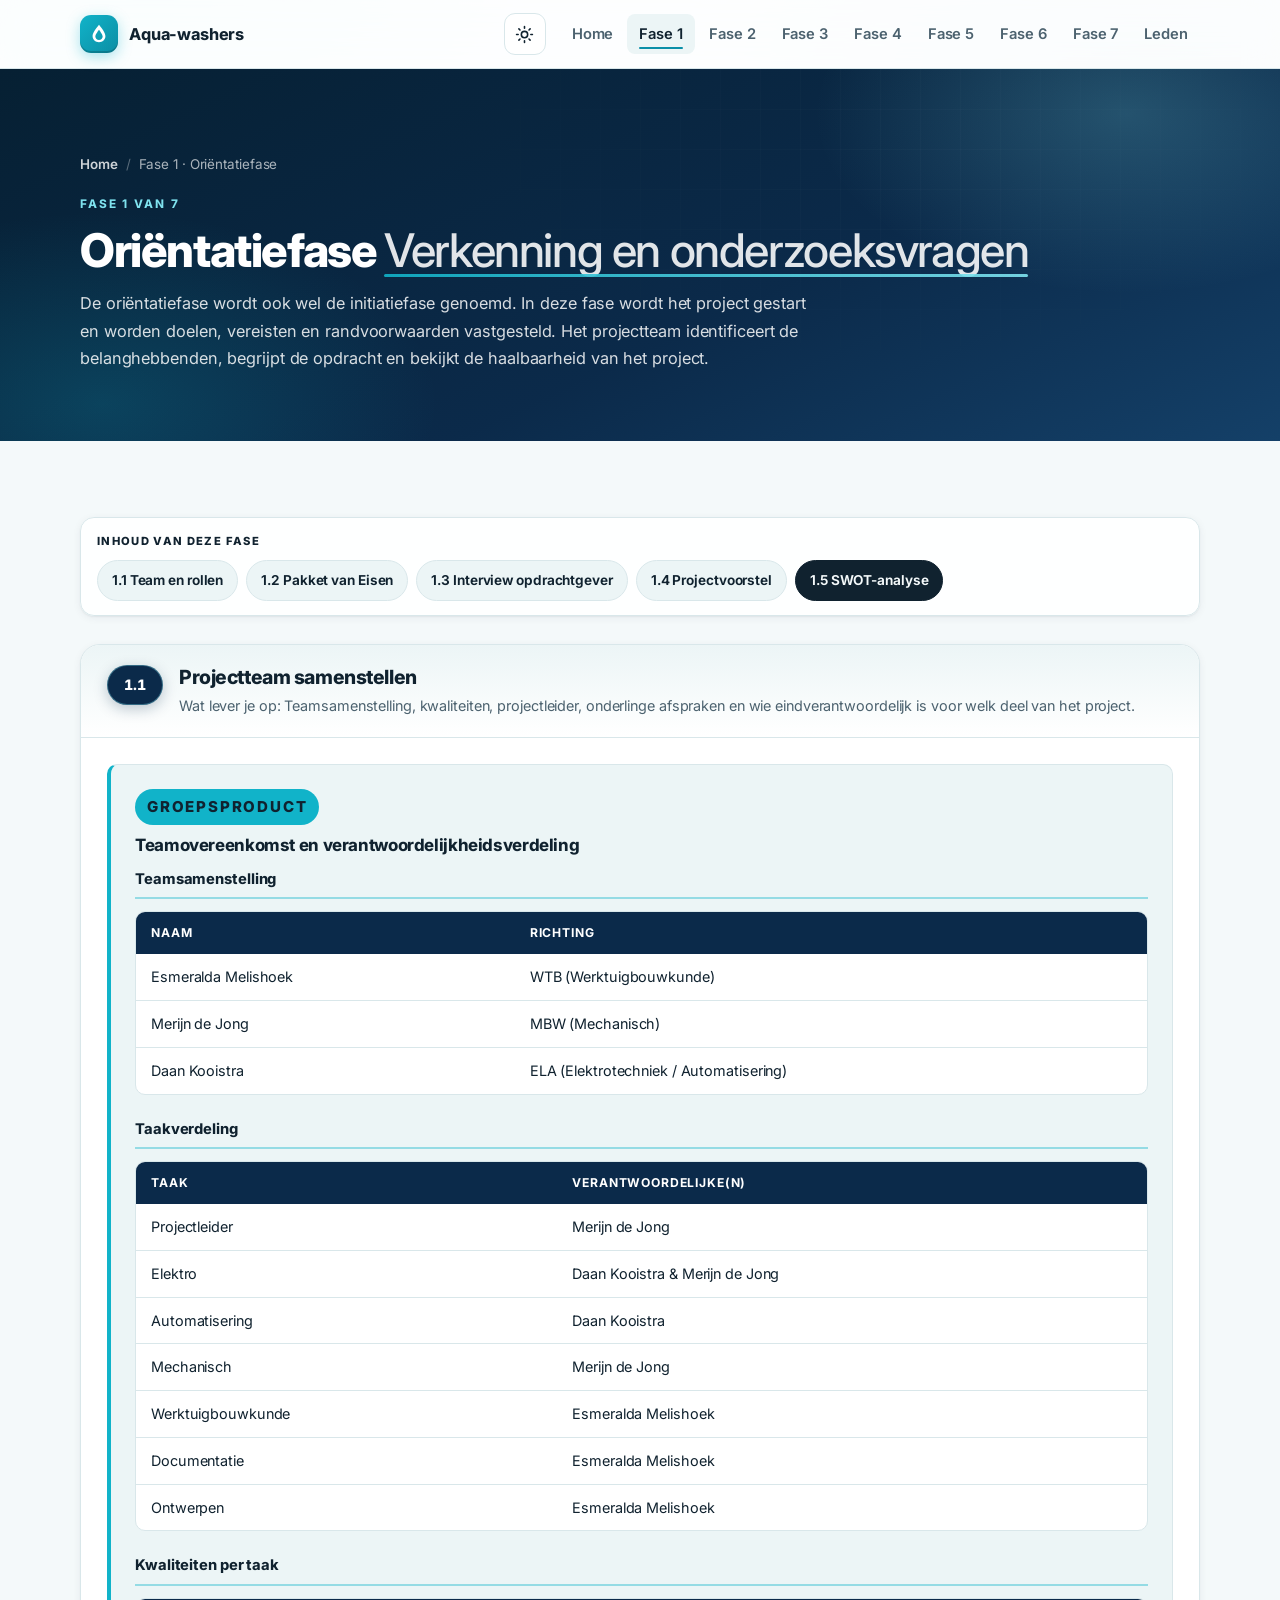
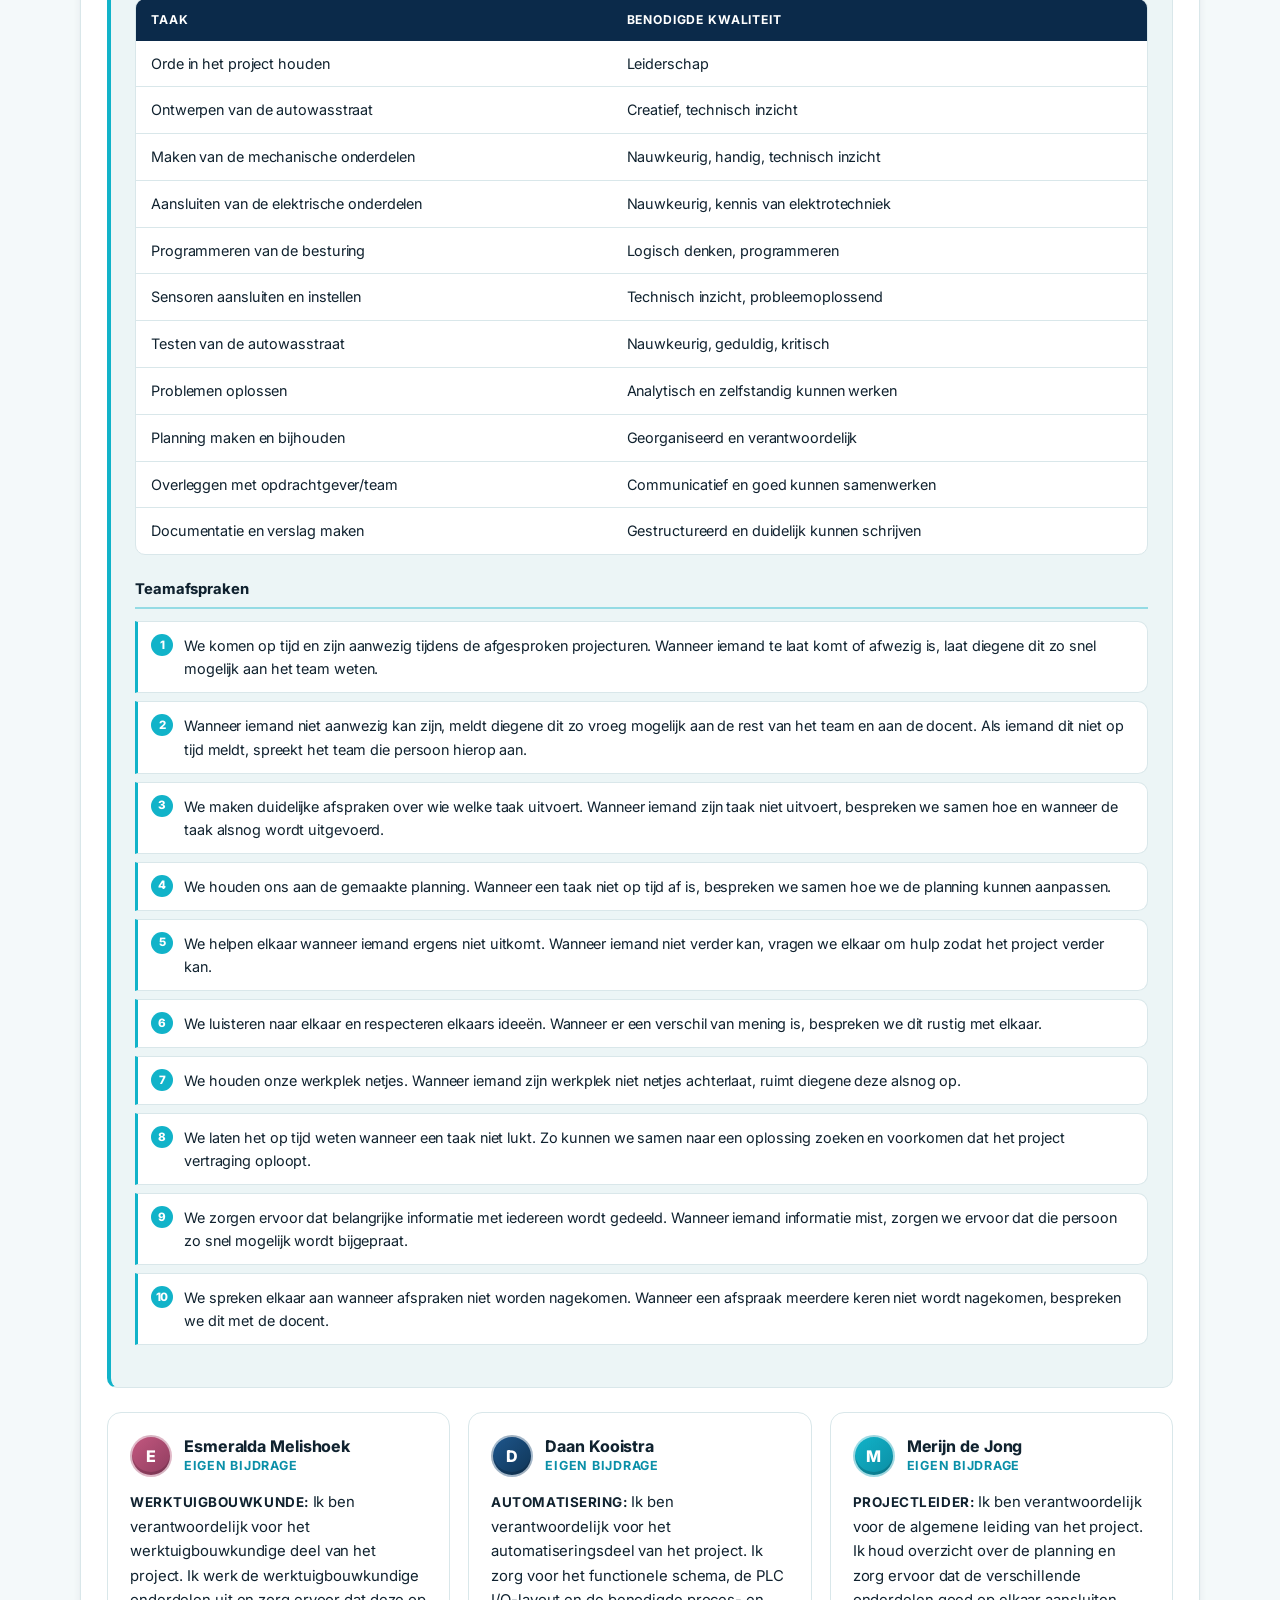
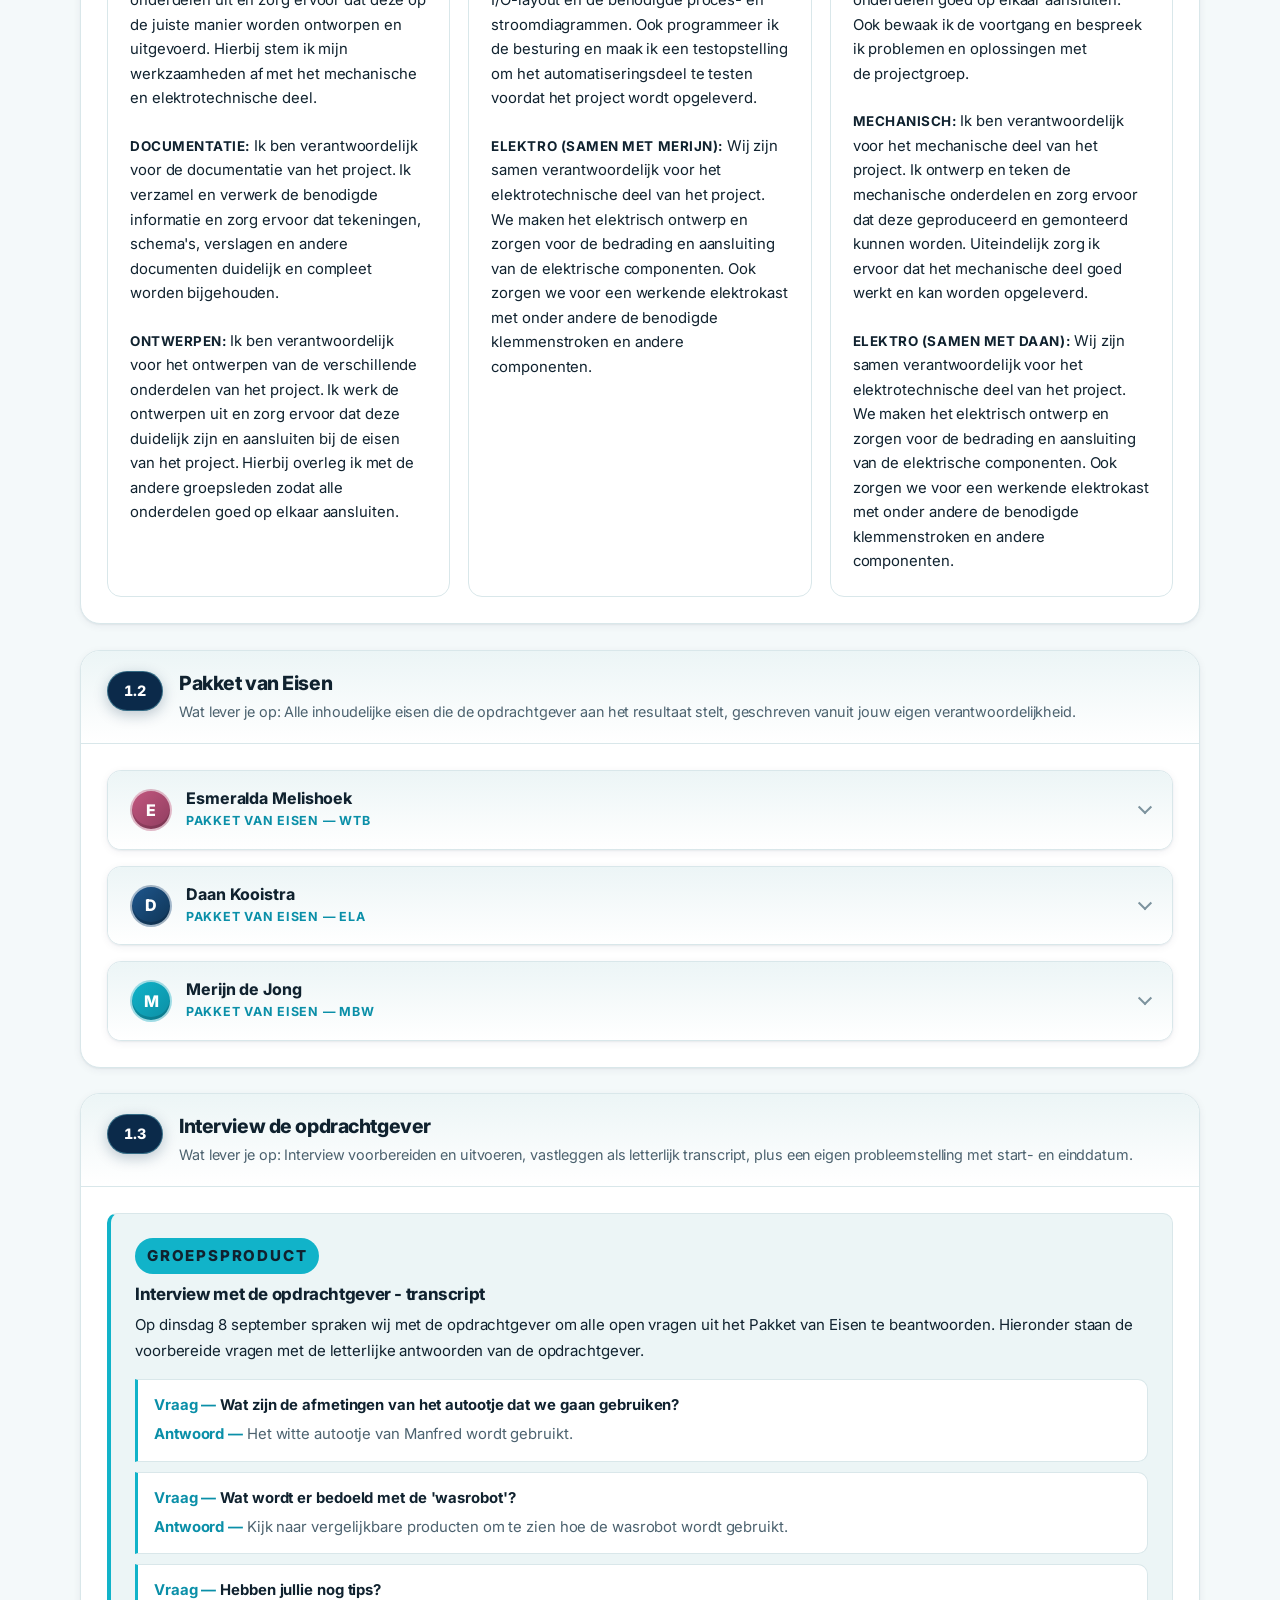
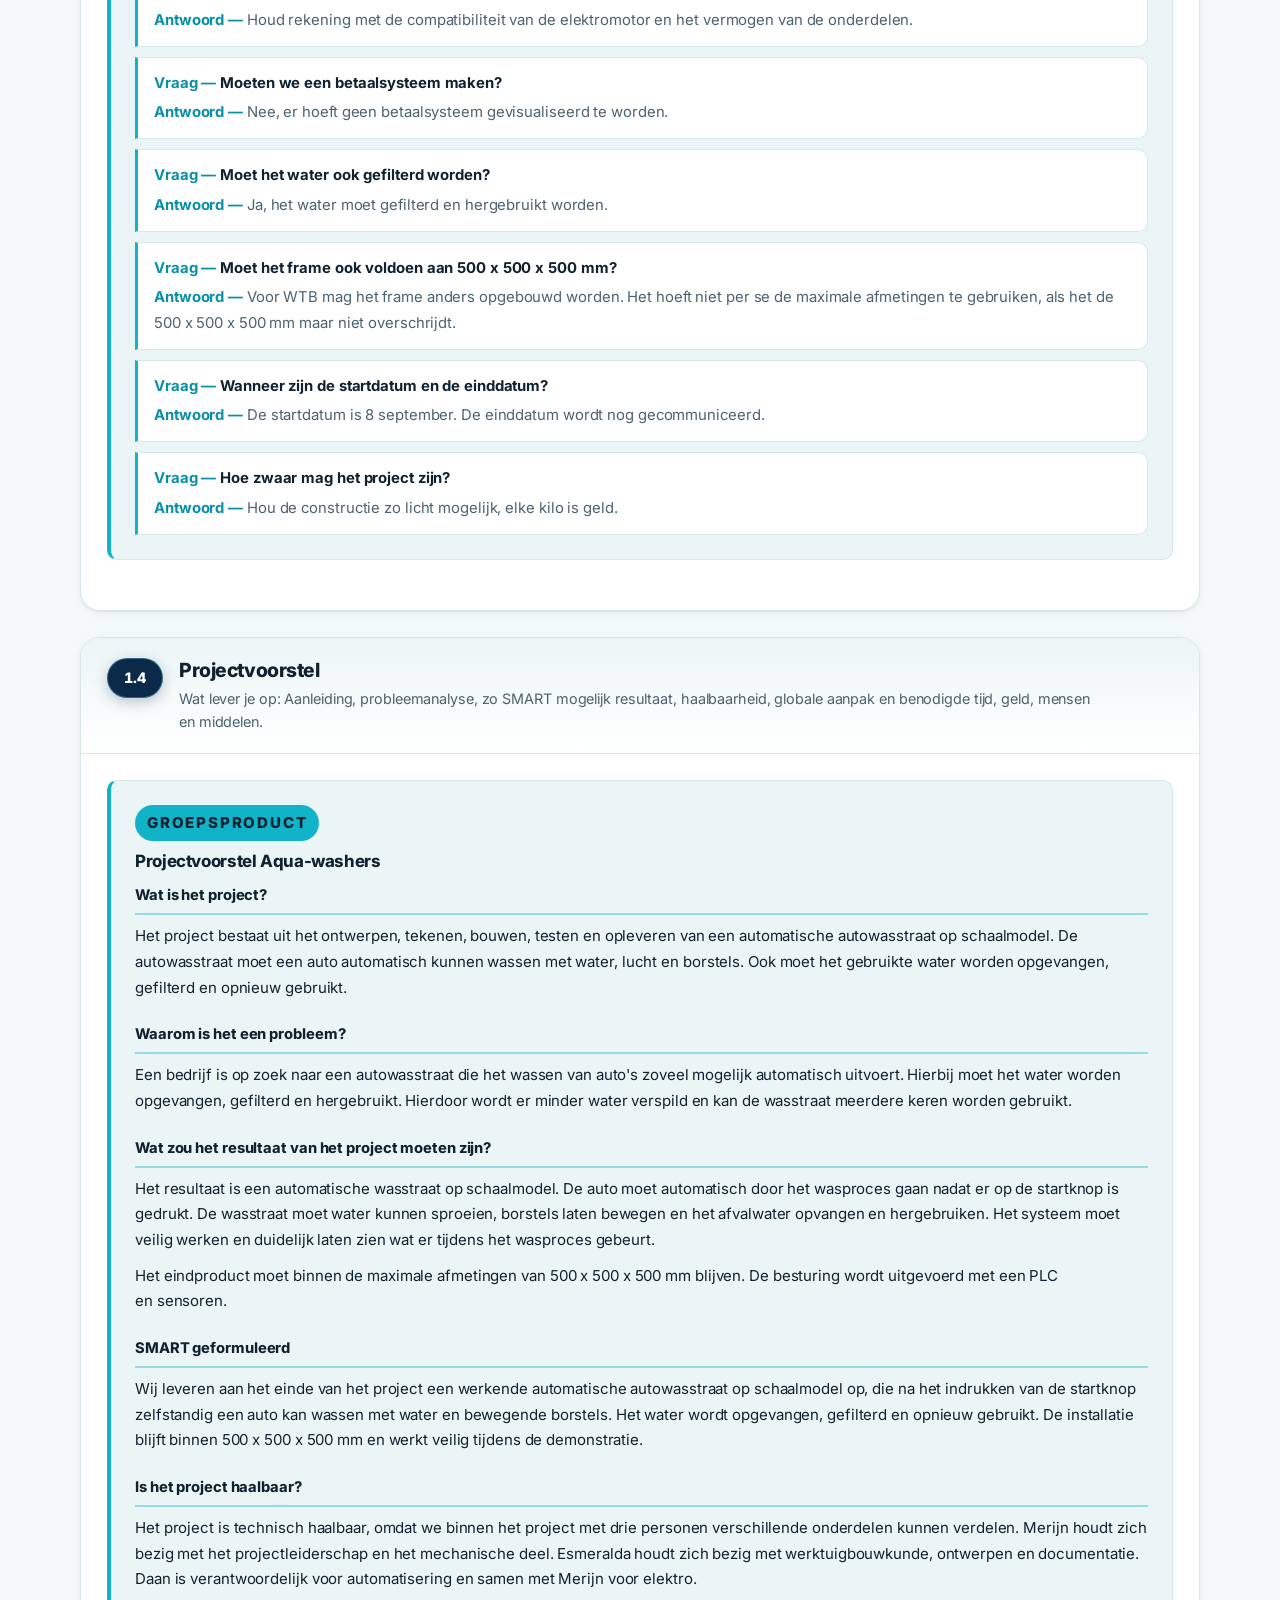
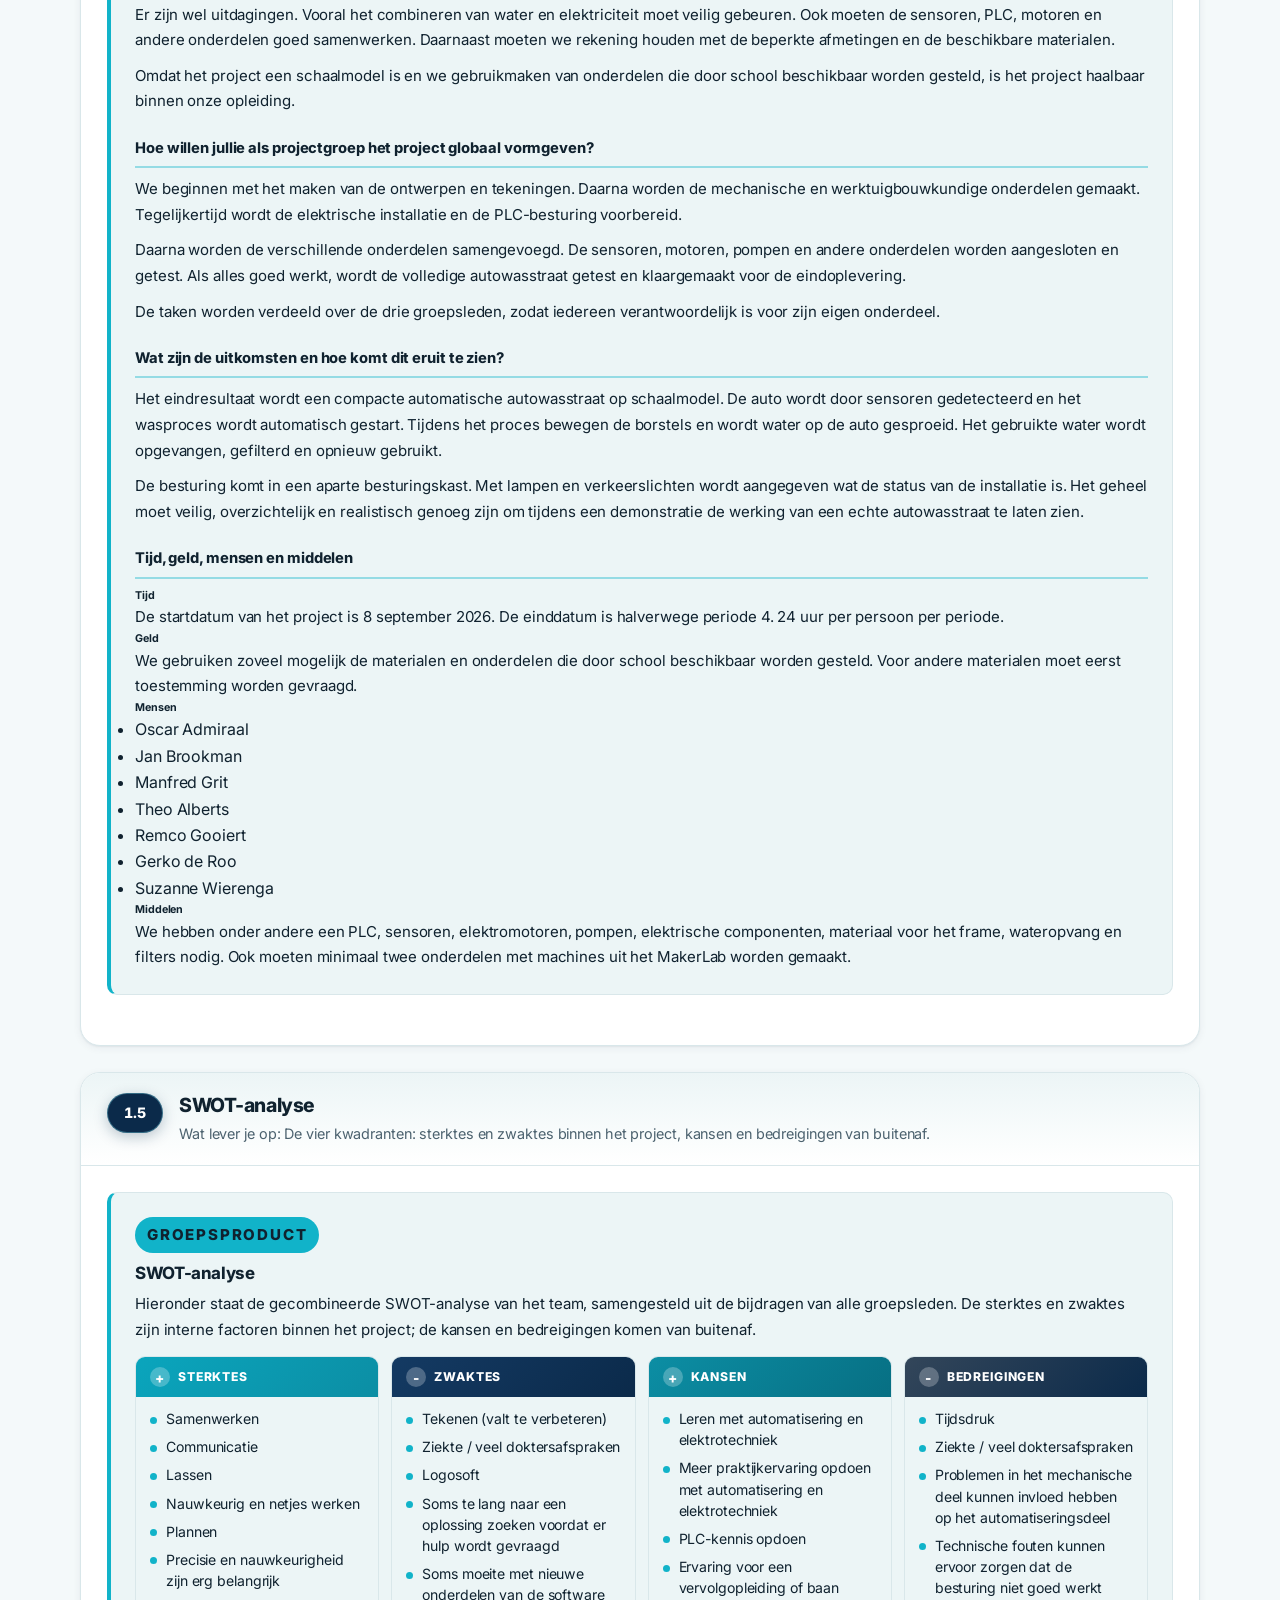
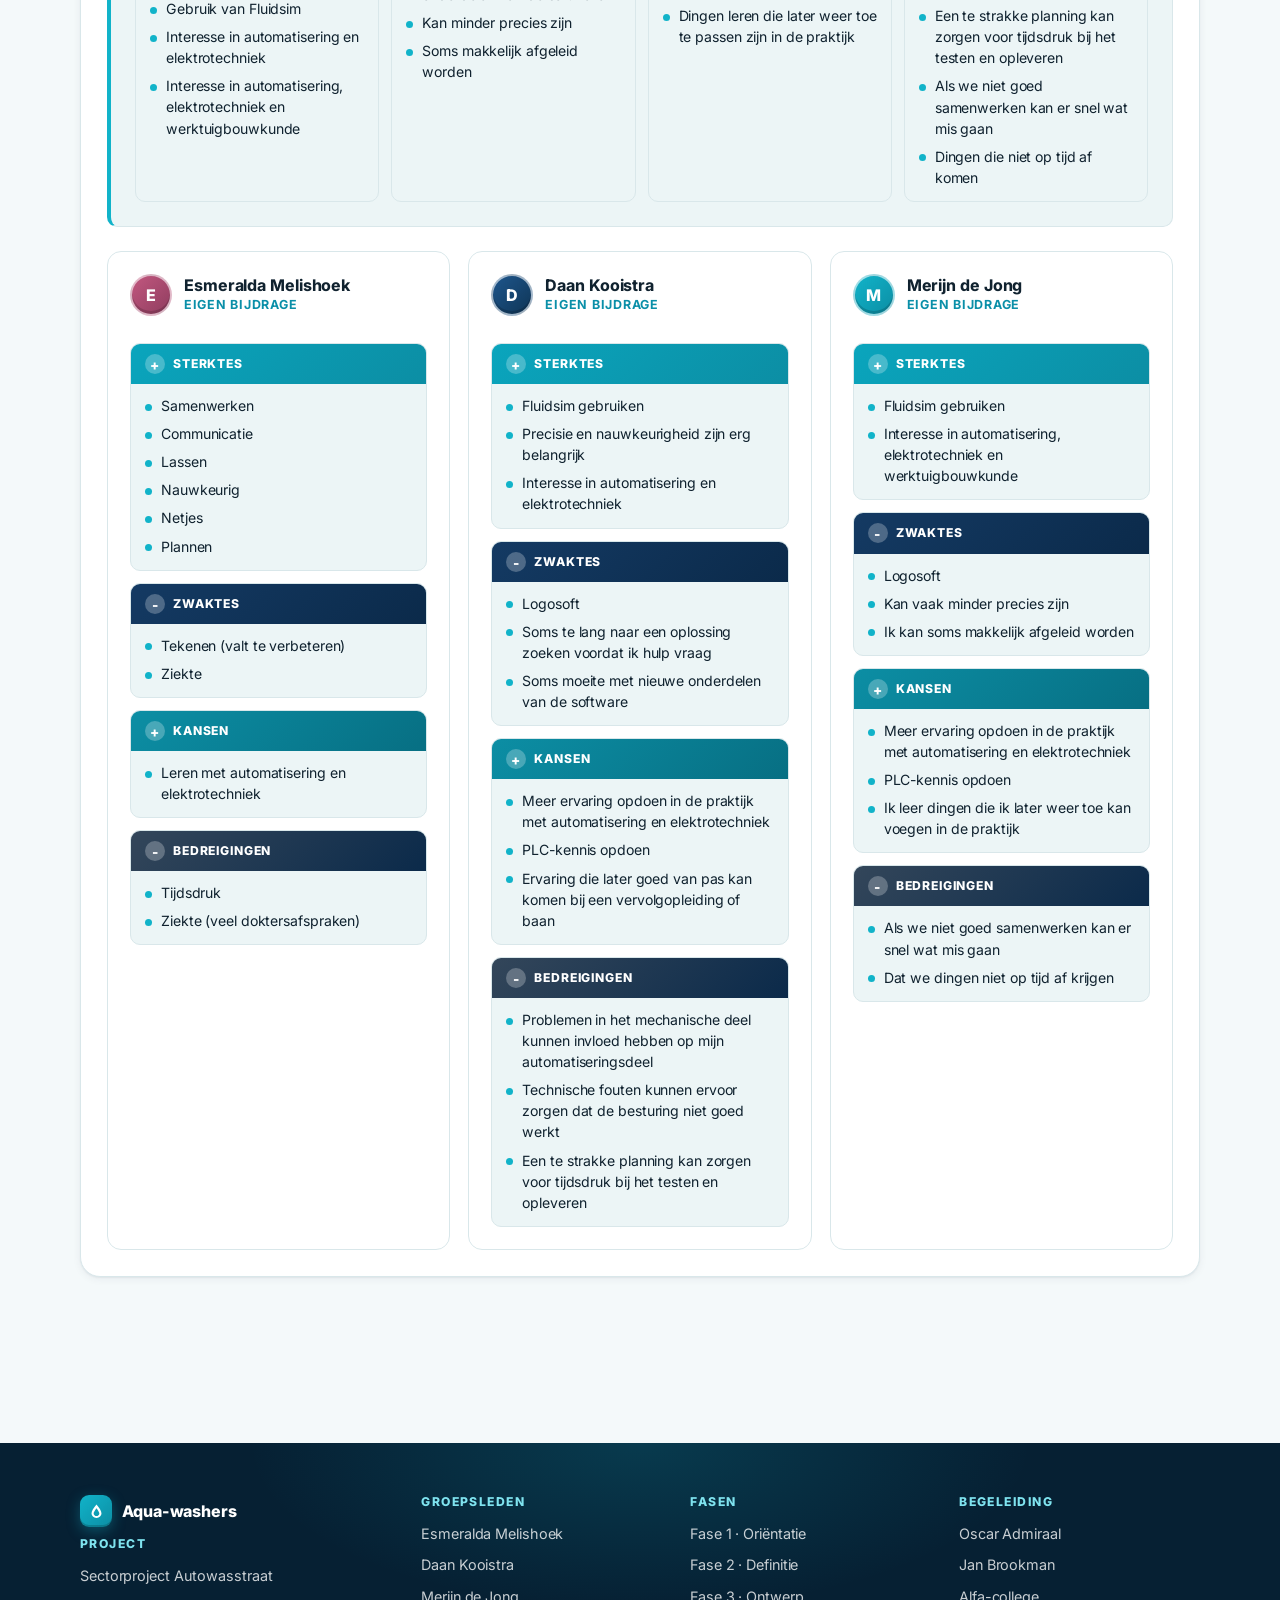
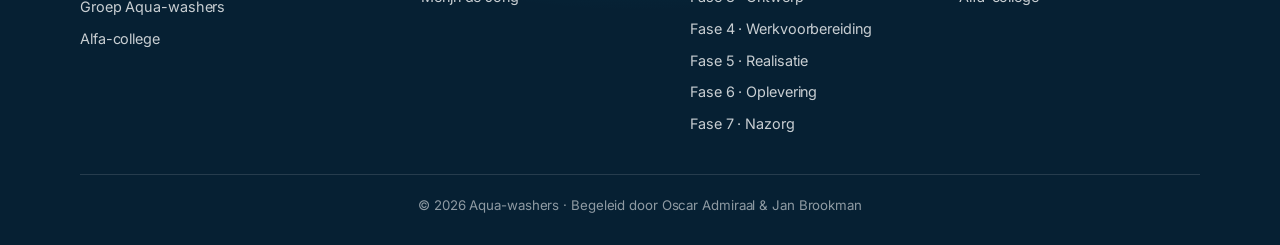
==== commit d33fd157: "refactor: Update team member links and temporarily hide profile links" ====
--- a/fase-1.html
+++ b/fase-1.html
@@ -46,7 +46,7 @@
           <li><a href="fase-5.html">Fase 5</a></li>
           <li><a href="fase-6.html">Fase 6</a></li>
           <li><a href="fase-7.html">Fase 7</a></li>
-          <li><a href="index.html#team">Leden</a></li>
+<li><a href="index.html#team">Leden</a></li>
         </ul>
       </nav>
     </div>
@@ -726,7 +726,11 @@
   </div>
 </section>
 
+<!-- TIJDELIJK VERBORGEN (leden): verwijder deze commentaar-markers om terug te zetten -->
+<!--
       <div class="profiel-links"><a href="student-esmeralda.html">Profiel Esmeralda</a> &middot; <a href="student-daan.html">Profiel Daan</a> &middot; <a href="student-merijn.html">Profiel Merijn →</a></div>
+-->
+<!-- EINDE TIJDELIJK VERBORGEN -->
 
     </div>
   </main>
@@ -746,9 +750,9 @@
         <div>
           <h4>Groepsleden</h4>
           <ul>
-            <li><a href="student-esmeralda.html">Esmeralda Melishoek</a></li>
-            <li><a href="student-daan.html">Daan Kooistra</a></li>
-            <li><a href="student-merijn.html">Merijn de Jong</a></li>
+            <li>Esmeralda Melishoek</li>
+            <li>Daan Kooistra</li>
+            <li>Merijn de Jong</li>
           </ul>
         </div>
         <div>
